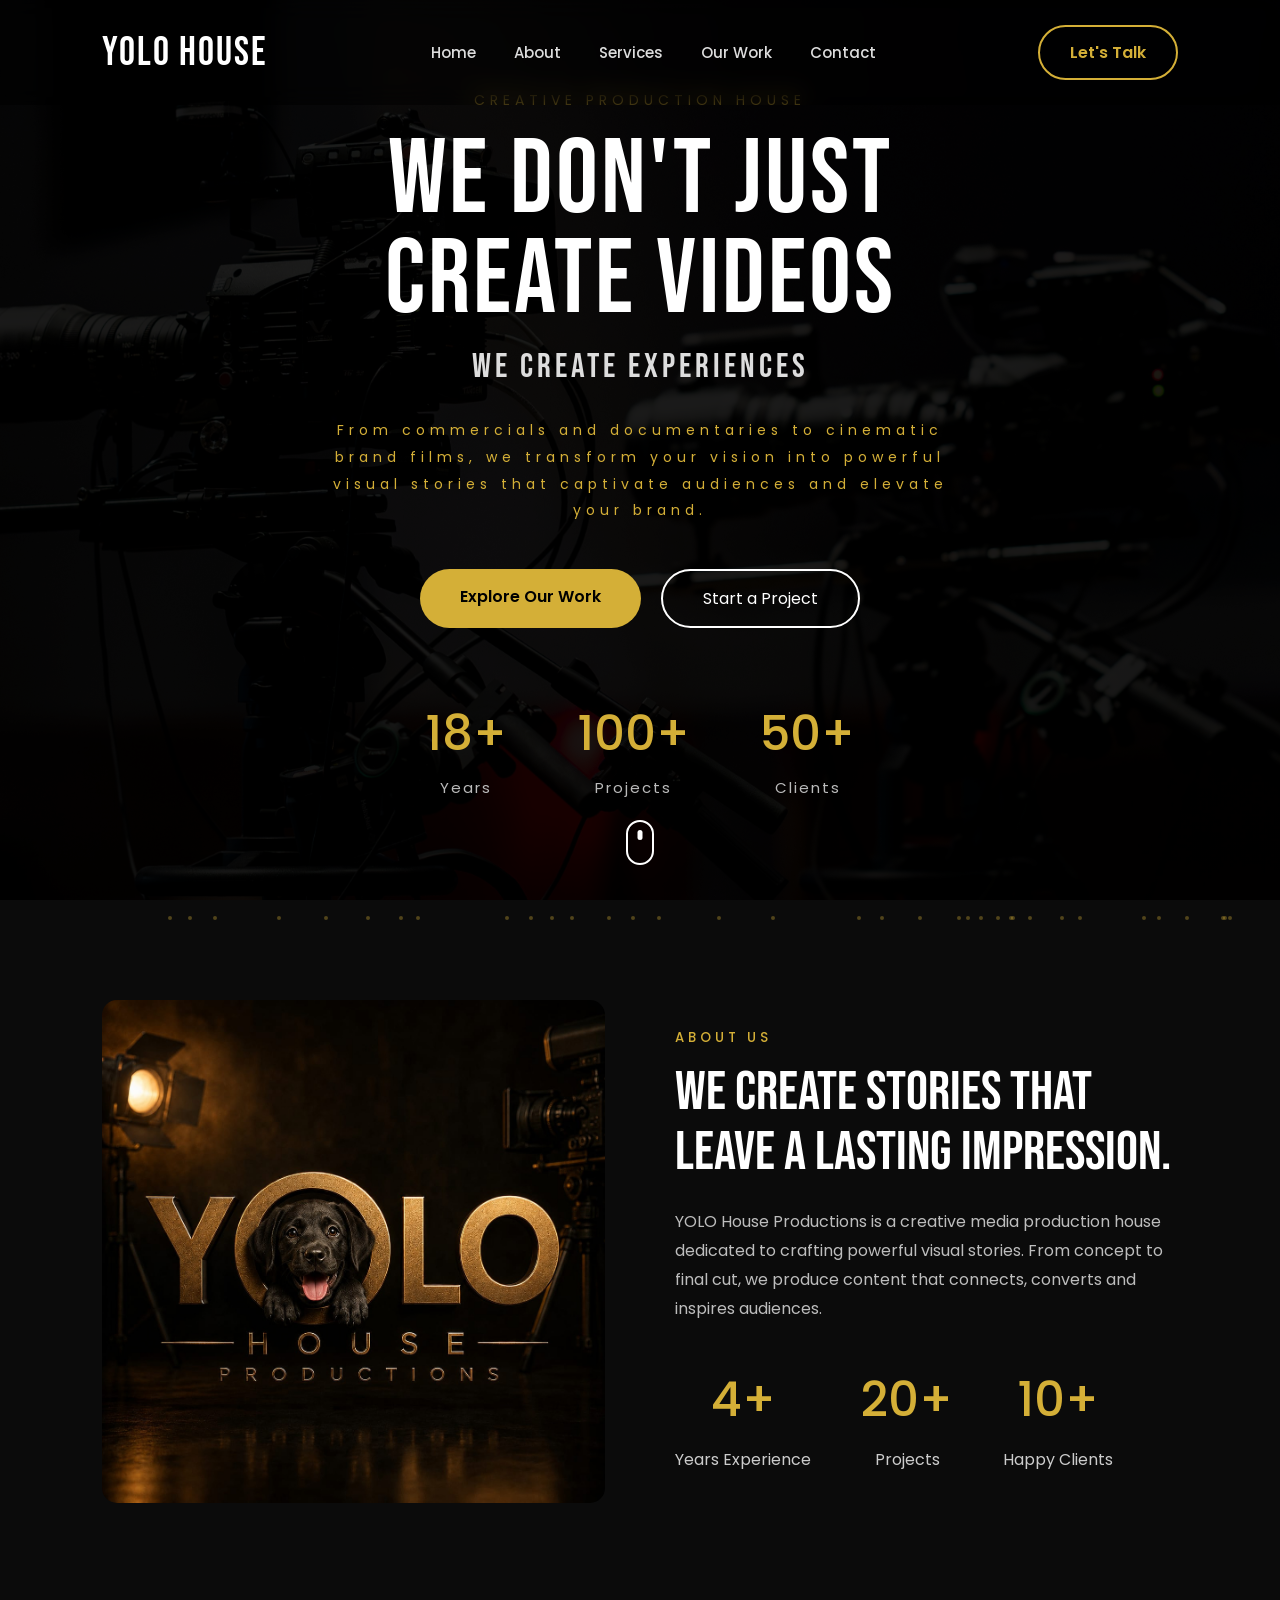
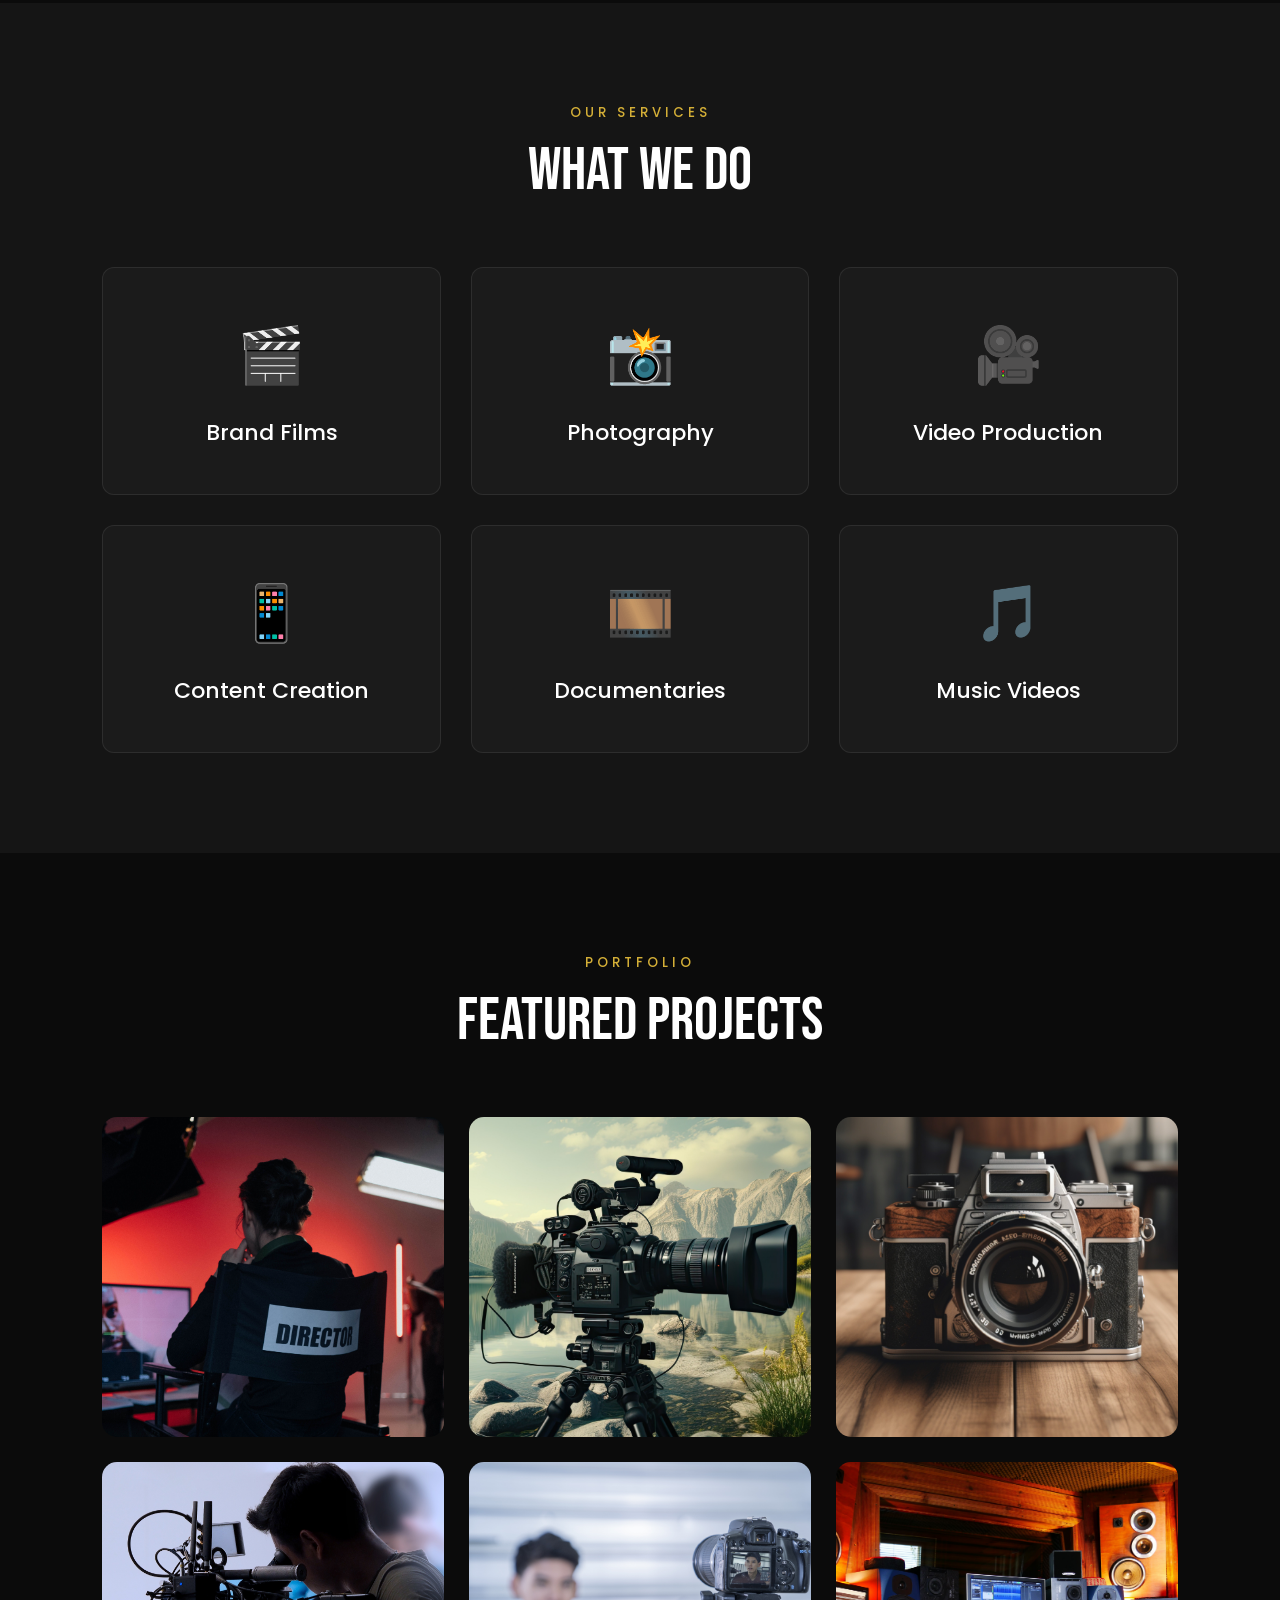
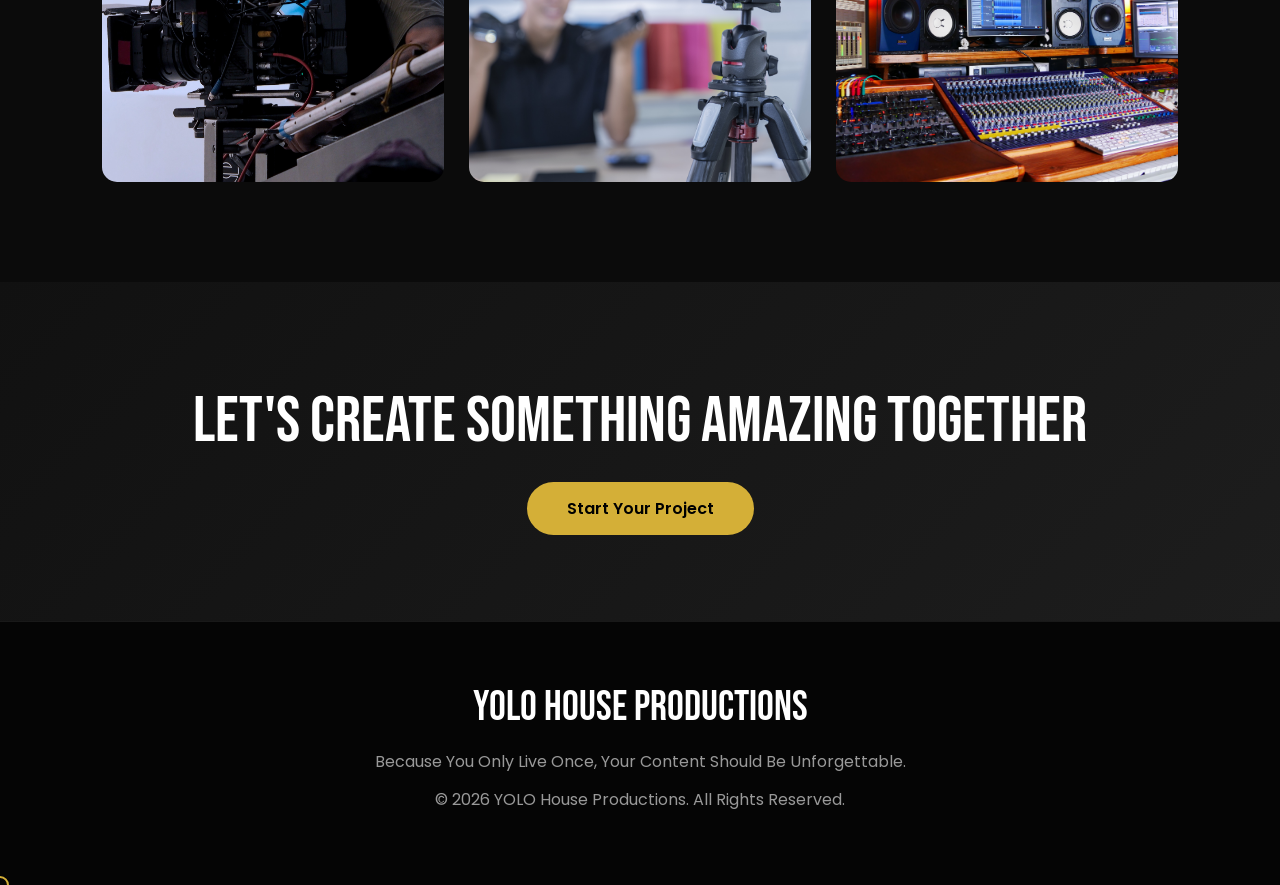
==== index.html @ dbdb2b6c "update" ====
<!DOCTYPE html>
<html lang="en">
<head>
<meta charset="UTF-8">
<meta name="viewport" content="width=device-width, initial-scale=1.0">

<title>YOLO House Productions</title>

<link rel="preconnect" href="https://fonts.googleapis.com">
<link href="https://fonts.googleapis.com/css2?family=Bebas+Neue&family=Poppins:wght@300;400;500;600&display=swap" rel="stylesheet">

<link rel="stylesheet" href="style.css">

</head>

<body>

<!--================ NAVBAR ================-->

<!--================ NAVBAR ================-->

<header>

    <div class="logo">

        <h2>YOLO HOUSE</h2>

    </div>

    <!--========== HAMBURGER ==========-->

    <div class="menu-toggle">

        <span></span>

        <span></span>

        <span></span>

    </div>

    <!--========== NAVIGATION ==========-->

    <nav>

        <ul>

            <li><a href="index.html" class="active">Home</a></li>

            <li><a href="about.html">About</a></li>

            <li><a href="services.html">Services</a></li>

            <li><a href="portfolio.html">Our Work</a></li>

            <li><a href="contact.html">Contact</a></li>

        </ul>

    </nav>

    <a href="contact.html" class="btn">

        Let's Talk

    </a>

</header>

<div class="nav-overlay"></div>

<!--================ HERO ================-->

<section class="hero">

<div class="overlay"></div>

<div class="hero-content">

<p class="hero-tag">
CREATIVE PRODUCTION HOUSE
</p>

<h1>
WE DON'T JUST<br>
CREATE VIDEOS
</h1>

<h2>
WE CREATE EXPERIENCES
</h2>

<p class="hero-description">

From commercials and documentaries to cinematic brand films,
we transform your vision into powerful visual stories that
captivate audiences and elevate your brand.

</p>

<div class="buttons">

<a href="portfolio.html" class="primary-btn">
Explore Our Work
</a>

<a href="contact.html" class="secondary-btn">
Start a Project
</a>

</div>

<div class="hero-stats">

<div>

<h3>18+</h3>

<span>Years</span>

</div>

<div>

<h3>100+</h3>

<span>Projects</span>

</div>

<div>

<h3>50+</h3>

<span>Clients</span>

</div>

</div>

</div>

<div class="scroll-down">

<span></span>

</div>

</section>

<!--================ ABOUT ================-->

<section class="about">

<div class="left">

<img src="images/about.jpg" alt="about">

</div>

<div class="right">

<h5>ABOUT US</h5>

<h2>

We Create Stories That Leave

A Lasting Impression.

</h2>

<p>

YOLO House Productions is a creative media production house dedicated to crafting

powerful visual stories.

From concept to final cut, we produce content that connects,

converts and inspires audiences.

</p>

<div class="stats">

<div>

<h3>18+</h3>

<p>Years Experience</p>

</div>

<div>

<h3>100+</h3>

<p>Projects</p>

</div>

<div>

<h3>50+</h3>

<p>Happy Clients</p>

</div>

</div>

</div>

</section>

<!--================ SERVICES ================-->

<section class="services">

<h5>OUR SERVICES</h5>

<h2>What We Do</h2>

<div class="service-grid">

<div class="card">

<h3>🎬</h3>

<h4>Brand Films</h4>

</div>

<div class="card">

<h3>📸</h3>

<h4>Photography</h4>

</div>

<div class="card">

<h3>🎥</h3>

<h4>Video Production</h4>

</div>

<div class="card">

<h3>📱</h3>

<h4>Content Creation</h4>

</div>

<div class="card">

<h3>🎞️</h3>

<h4>Documentaries</h4>

</div>

<div class="card">

<h3>🎵</h3>

<h4>Music Videos</h4>

</div>

</div>

</section>

<!--================ FEATURED WORK ================-->

<section class="portfolio" id="portfolio">

<h5>PORTFOLIO</h5>

<h2>Featured Projects</h2>

<div class="gallery">

<div class="item"><img src="images/work1.jpg"></div>

<div class="item"><img src="images/work2.jpg"></div>

<div class="item"><img src="images/work3.jpg"></div>

<div class="item"><img src="images/work4.jpg"></div>

<div class="item"><img src="images/work5.jpg"></div>

<div class="item"><img src="images/work6.jpg"></div>

</div>

</section>

<!--================ CTA ================-->

<section class="cta" id="cta">

<h2>

Let's Create Something Amazing Together

</h2>

<a href="#" class="primary-btn">

Start Your Project

</a>

</section>

<!--================ FOOTER ================-->

<footer>

<h2>YOLO HOUSE PRODUCTIONS</h2>

<p>

Because You Only Live Once,

Your Content Should Be Unforgettable.

</p>

<p>

© 2026 YOLO House Productions.

All Rights Reserved.

</p>

</footer>

<script src="main.js"></script>

</body>

</html>
---- style.css ----
@import url('https://fonts.googleapis.com/css2?family=Bebas+Neue&family=Poppins:wght@300;400;500;600;700&display=swap');


:root{

    --black:#0b0b0b;
    --black2:#151515;
    --white:#ffffff;
    --gold:#d4af37;
    --gray:#9d9d9d;

    --transition:.4s ease;
    --radius:12px;

}


*{
    margin:0;
    padding:0;
    box-sizing:border-box;
}

html{
    scroll-behavior:smooth;
}

body{

    font-family:'Poppins',sans-serif;
    background:var(--black);
    color:var(--white);
    overflow-x:hidden;

}

img{
    width:100%;
    display:block;
}

a{
    text-decoration:none;
    color:inherit;
}

ul{
    list-style:none;
}

section{
    padding:100px 8%;
}

h1,h2,h3,h4,h5{
    font-weight:500;
}

/*==========================================
    HEADER
==========================================*/

header{

    position:fixed;
    top:0;
    left:0;

    width:100%;

    padding:20px 8%;

    display:flex;
    justify-content:space-between;
    align-items:center;

    background:rgba(0,0,0,.45);

    backdrop-filter:blur(12px);

    transition:.35s ease;

    z-index:1000;

}

.logo h2{

    font-family:'Bebas Neue',sans-serif;

    font-size:40px;

    letter-spacing:2px;

    color:#fff;

}

nav ul{

    display:flex;

    align-items:center;

    gap:38px;

}

nav ul li a::after{

    content:"";

    position:absolute;

    left:0;

    bottom:-8px;

    width:0;

    height:2px;

    background:var(--gold);

    transition:.35s;

}

nav ul li a:hover::after,

nav ul li a.active::after{

    width:100%;

}

nav ul li a.active{

    color:var(--gold);

}

nav ul li a{

    position:relative;

    font-size:15px;

    color:#ddd;

    font-weight:500;

    transition:.35s;

}

nav ul li a:hover{

    color:var(--gold);

}

.btn{

    display:inline-flex;

    justify-content:center;

    align-items:center;

    padding:13px 30px;

    border:2px solid var(--gold);

    border-radius:40px;

    color:var(--gold);

    font-weight:600;

    transition:.35s;

}

.btn:hover{

    background:var(--gold);

    color:#000;

}

/*================ MENU TOGGLE ================*/

.menu-toggle{

    display:none;

    width:34px;

    cursor:pointer;

}

.menu-toggle span{

    display:block;

    width:100%;

    height:3px;

    margin:7px 0;

    background:#fff;

    transition:.35s;

}

/*=========================================================
    NAVBAR RESPONSIVE
=========================================================*/

/*========== Sticky Header ==========*/

header.scrolled{

    padding:14px 8%;

    background:rgba(8,8,8,.95);

    box-shadow:0 8px 25px rgba(0,0,0,.35);

}

/*========== Large Tablet ==========*/

@media(max-width:992px){

    .menu-toggle{

        display:block;

        z-index:2001;

    }

    .btn{

        display:none;

    }

    nav{

        position:fixed;

        top:0;

        right:-100%;

        width:320px;

        height:100vh;

        background:#0d0d0d;

        display:flex;

        justify-content:center;

        align-items:center;

        transition:.45s ease;

        z-index:2000;

        border-left:1px solid rgba(255,255,255,.08);

    }

    nav.active{

        right:0;

    }

    nav ul{

        flex-direction:column;

        gap:35px;

    }

    nav ul li a{

        font-size:22px;

    }

}

/*========== Mobile ==========*/

@media(max-width:576px){

    header{

        padding:18px 6%;

    }

    .logo h2{

        font-size:32px;

    }

    nav{

        width:100%;

    }

}

/*========== Hamburger Animation ==========*/

.menu-toggle.active span:nth-child(1){

    transform:translateY(10px) rotate(45deg);

}

.menu-toggle.active span:nth-child(2){

    opacity:0;

}

.menu-toggle.active span:nth-child(3){

    transform:translateY(-10px) rotate(-45deg);

}

body.menu-open{

    overflow:hidden;

}

/*=========================================================
    NAVBAR FINAL POLISH
=========================================================*/

/*========== Background Overlay ==========*/

.nav-overlay{

    position:fixed;

    inset:0;

    background:rgba(0,0,0,.65);

    backdrop-filter:blur(4px);

    opacity:0;

    visibility:hidden;

    transition:.35s;

    z-index:1999;

}

.nav-overlay.active{

    opacity:1;

    visibility:visible;

}

/*========== Menu Item Animation ==========*/

@media(max-width:992px){

    nav ul li{

        opacity:0;

        transform:translateX(40px);

        transition:.45s;

    }

    nav.active ul li{

        opacity:1;

        transform:translateX(0);

    }

    nav.active ul li:nth-child(1){

        transition-delay:.08s;

    }

    nav.active ul li:nth-child(2){

        transition-delay:.16s;

    }

    nav.active ul li:nth-child(3){

        transition-delay:.24s;

    }

    nav.active ul li:nth-child(4){

        transition-delay:.32s;

    }

    nav.active ul li:nth-child(5){

        transition-delay:.40s;

    }

}

/*==========================================
    HERO
==========================================*/

.hero{

position:relative;

height:100vh;

display:flex;

justify-content:center;

align-items:center;

padding-top:90px;

box-sizing:border-box;

text-align:center;

background:

linear-gradient(rgba(0,0,0,.65),rgba(0,0,0,.75)),

url("images/hero.jpg");

background-size:cover;

background-position:center;

background-attachment:fixed;

overflow:hidden;

}

.overlay{

    position:absolute;

    inset:0;

    background:rgba(0,0,0,.65);

}

.hero-content{

    position:relative;

    z-index:2;

    max-width:900px;


}

.hero-content p{

    color:var(--gold);

    letter-spacing:5px;

    margin-bottom:20px;

    font-size:14px;

}

.hero-content h1{

    font-family:'Bebas Neue';

    font-size:90px;

    line-height:95px;

    letter-spacing:3px;

    margin-bottom:25px;

}

.hero-content span{

    color:#ccc;

    font-size:18px;

}

.buttons{

    margin-top:45px;

    display:flex;

    justify-content:center;

    gap:20px;

}

.primary-btn{

    padding:15px 40px;

    background:var(--gold);

    color:#000;

    border-radius:40px;

    transition:.4s;

    font-weight:600;

}

.primary-btn:hover{

    transform:translateY(-5px);

}

.secondary-btn{

    padding:15px 40px;

    border:2px solid white;

    border-radius:40px;

    transition:.4s;

}

.secondary-btn:hover{

    background:white;

    color:black;

}

@media(max-width:768px){

    .hero{

        padding-top:120px;

    }

}

/*==========================================
    ABOUT
==========================================*/

.about{

    display:grid;

    grid-template-columns:1fr 1fr;

    gap:70px;

    align-items:center;

}

.about .left img{

    border-radius:15px;

}

.right h5{

    color:var(--gold);

    letter-spacing:4px;

    margin-bottom:15px;

}

.right h2{

    font-family:'Bebas Neue';

    font-size:55px;

    line-height:60px;

    margin-bottom:25px;

}

.right p{

    color:#bdbdbd;

    line-height:1.8;

    margin-bottom:40px;

}

.stats{

    display:flex;

    gap:50px;

}

.stats div{

    text-align:center;

}

.stats h3{

    font-size:48px;

    color:var(--gold);

    margin-bottom:10px;

}

.stats p{

    margin:0;

    color:#ccc;

}

/*==========================================
    COMMON TITLES
==========================================*/

section h5{

    color:var(--gold);

    letter-spacing:4px;

    margin-bottom:12px;

}

section h2{

    font-family:'Bebas Neue';

    font-size:60px;

    margin-bottom:45px;

}

/*==========================================
    END OF PART 1
    PART 2 STARTS BELOW THIS
==========================================*/

/*==========================================
    SERVICES
==========================================*/

.services{
    background:var(--black2);
    text-align:center;
}

.service-grid{
    display:grid;
    grid-template-columns:repeat(3,1fr);
    gap:30px;
    margin-top:60px;
}

.card{
    background:#1b1b1b;
    padding:45px 30px;
    border-radius:var(--radius);
    border:1px solid rgba(255,255,255,.08);
    transition:var(--transition);
    cursor:pointer;
}

.card h3{
    font-size:55px;
    margin-bottom:20px;
}

.card h4{
    font-size:22px;
    font-weight:500;
}

.card:hover{
    transform:translateY(-10px);
    border-color:var(--gold);
    box-shadow:0 20px 40px rgba(0,0,0,.4);
}

/*==========================================
    PORTFOLIO
==========================================*/

.portfolio{
    background:var(--black);
    text-align:center;
}

.gallery{
    display:grid;
    grid-template-columns:repeat(3,1fr);
    gap:25px;
    margin-top:60px;
}

.item{
    overflow:hidden;
    border-radius:15px;
    position:relative;
}

.item img{
    height:320px;
    object-fit:cover;
    transition:.6s;
}

.item::before{
    content:'';
    position:absolute;
    inset:0;
    background:rgba(0,0,0,.35);
    opacity:0;
    transition:.4s;
    z-index:1;
}

.item:hover::before{
    opacity:1;
}

.item:hover img{
    transform:scale(1.12);
}

/*==========================================
    CTA
==========================================*/

.cta{
    text-align:center;
    background:linear-gradient(135deg,#111,#1d1d1d);
}

.cta h2{
    margin-bottom:35px;
    font-size:65px;
}

/*==========================================
    FOOTER
==========================================*/

footer{
    padding:60px 8%;
    text-align:center;
    background:#050505;
    border-top:1px solid rgba(255,255,255,.08);
}

footer h2{
    font-family:'Bebas Neue',sans-serif;
    font-size:42px;
    margin-bottom:15px;
}

footer p{
    color:#999;
    line-height:1.8;
    margin-bottom:10px;
}

/*==========================================
    SCROLLBAR
==========================================*/

::-webkit-scrollbar{
    width:8px;
}

::-webkit-scrollbar-track{
    background:#111;
}

::-webkit-scrollbar-thumb{
    background:var(--gold);
    border-radius:20px;
}

/*==========================================
    SELECTION
==========================================*/

::selection{
    background:var(--gold);
    color:#000;
}

/*==========================================
    SIMPLE FADE ANIMATION
==========================================*/

.card,
.item,
.about img,
.right,
.cta{
    animation:fadeUp .8s ease;
}

@keyframes fadeUp{

    from{
        opacity:0;
        transform:translateY(40px);
    }

    to{
        opacity:1;
        transform:translateY(0);
    }

}

/*==========================================
    RESPONSIVE
==========================================*/

@media(max-width:1100px){

.hero-content h1{
    font-size:70px;
    line-height:75px;
}

.about{
    grid-template-columns:1fr;
}

.service-grid{
    grid-template-columns:repeat(2,1fr);
}

.gallery{
    grid-template-columns:repeat(2,1fr);
}

}

@media(max-width:768px){

header{
    flex-direction:column;
    gap:20px;
}

nav ul{
    gap:20px;
    flex-wrap:wrap;
    justify-content:center;
}

.hero-content h1{
    font-size:50px;
    line-height:55px;
}

.hero-content span{
    font-size:15px;
}

.buttons{
    flex-direction:column;
    align-items:center;
}

.service-grid{
    grid-template-columns:1fr;
}

.gallery{
    grid-template-columns:1fr;
}

.stats{
    flex-direction:column;
    gap:25px;
}

section h2{
    font-size:45px;
}

.right h2{
    font-size:45px;
    line-height:50px;
}

.cta h2{
    font-size:42px;
}

}

@media(max-width:500px){

header{
    padding:20px;
}

section{
    padding:70px 20px;
}

.logo h2{
    font-size:32px;
}

.hero-content h1{
    font-size:40px;
    line-height:45px;
}

.hero-content p{
    font-size:12px;
    letter-spacing:3px;
}

.primary-btn,
.secondary-btn,
.btn{
    width:100%;
    text-align:center;
}

.item img{
    height:250px;
}

footer h2{
    font-size:34px;
}

}

/* ===== JAVASCRIPT SUPPORT ===== */

nav ul li a.active{
    color:var(--gold);
}

#progress-bar{
    position:fixed;
    top:0;
    left:0;
    width:0%;
    height:4px;
    background:var(--gold);
    z-index:9999;
    transition:.15s linear;
}

#topBtn{
    position:fixed;
    right:25px;
    bottom:25px;
    width:50px;
    height:50px;
    border:none;
    border-radius:50%;
    background:var(--gold);
    color:#000;
    font-size:22px;
    cursor:pointer;
    opacity:0;
    visibility:hidden;
    transition:.35s;
    z-index:999;
}

#topBtn.show{
    opacity:1;
    visibility:visible;
}

.visible{
    opacity:1 !important;
    transform:translateY(0) !important;
}

/*==========================
CUSTOM CURSOR
==========================*/

.custom-cursor{

position:fixed;

width:18px;
height:18px;

border:2px solid var(--gold);

border-radius:50%;

pointer-events:none;

transform:translate(-50%,-50%);

transition:.15s;

z-index:999999;

}

.cursor-grow{

width:45px;
height:45px;

background:rgba(212,175,55,.15);

}

/*==========================
PRELOADER
==========================*/

.preloader{

position:fixed;

inset:0;

background:#000;

display:flex;

justify-content:center;

align-items:center;

z-index:999999;

transition:.7s;

}

.preloader.hide{

opacity:0;

visibility:hidden;

}

/*==========================
SHOW ANIMATION
==========================*/

.card,
.item,
.about,
.services,
.portfolio,
.cta{

opacity:0;

transform:translateY(60px);

transition:.8s;

}

.show{

opacity:1;

transform:translateY(0);

}

/*==========================
PARTICLES
==========================*/

.particle{

position:fixed;

bottom:-20px;

width:4px;

height:4px;

background:rgba(212,175,55,.35);

border-radius:50%;

animation:float linear infinite;

pointer-events:none;

z-index:-1;

}

@keyframes float{

from{

transform:translateY(0);

opacity:1;

}

to{

transform:translateY(-120vh);

opacity:0;

}

}

/*==========================================
NEW HERO
==========================================*/

.hero-tag{

color:var(--gold);

letter-spacing:6px;

font-size:14px;

margin-bottom:25px;

}

.hero-content h1{

font-size:105px;

line-height:100px;

margin-bottom:15px;

}

.hero-content h2{

font-size:34px;

font-weight:300;

color:#ddd;

margin-bottom:30px;

letter-spacing:4px;

}

.hero-description{

width:700px;

max-width:90%;

margin:auto;

font-size:18px;

line-height:1.9;

color:#cfcfcf;

margin-bottom:45px;

}

.hero-stats{

display:flex;

justify-content:center;

gap:70px;

margin-top:70px;

}

.hero-stats h3{

font-size:48px;

color:var(--gold);

margin-bottom:5px;

}

.hero-stats span{

font-size:15px;

color:#bbb;

letter-spacing:2px;

}

.scroll-down{

position:absolute;

bottom:35px;

left:50%;

transform:translateX(-50%);

}

.scroll-down span{

display:block;

width:28px;

height:45px;

border:2px solid white;

border-radius:20px;

position:relative;

}

.scroll-down span::before{

content:"";

position:absolute;

left:50%;

top:8px;

transform:translateX(-50%);

width:5px;

height:10px;

background:white;

border-radius:10px;

animation:scroll 1.5s infinite;

}

@keyframes scroll{

0%{

opacity:1;

transform:translate(-50%,0);

}

100%{

opacity:0;

transform:translate(-50%,18px);

}

}


/*=========================================================
    ABOUT PAGE
=========================================================*/

/*================ PAGE BANNER ================*/

.page-banner{

    position:relative;

    height:60vh;

    display:flex;

    justify-content:center;

    align-items:center;

    text-align:center;

    background-size:cover;

    background-position:center;

    background-attachment:fixed;

    overflow:hidden;

}

.about-banner{

    background:
    linear-gradient(rgba(0,0,0,.65),rgba(0,0,0,.75)),
    url("images/hero.jpg");

    background-size:cover;

    background-position:center;

}

.banner-content{

    position:relative;

    z-index:2;

    color:#fff;

}

.banner-content p{

    color:var(--gold);

    letter-spacing:4px;

    font-size:14px;

    margin-bottom:18px;

}

.banner-content h1{

    font-size:80px;

    margin-bottom:15px;

    font-family:'Bebas Neue',sans-serif;

    letter-spacing:3px;

}

.banner-content span{

    color:#d5d5d5;

    font-size:18px;

}

/*================ STORY SECTION ================*/

.about-story{

    display:grid;

    grid-template-columns:1fr 1fr;

    align-items:center;

    gap:80px;

    padding:120px 8%;

    background:#0a0a0a;

}

.story-image{

    overflow:hidden;

    border-radius:15px;

}

.story-image img{

    width:100%;

    display:block;

    transition:.6s;

}

.story-image:hover img{

    transform:scale(1.08);

}

.story-content .section-tag{

    display:inline-block;

    color:var(--gold);

    letter-spacing:3px;

    margin-bottom:20px;

    font-size:14px;

}

.story-content h2{

    font-size:48px;

    color:#fff;

    line-height:1.3;

    margin-bottom:30px;

}

.story-content p{

    color:#c8c8c8;

    line-height:1.9;

    margin-bottom:22px;

    font-size:16px;

}

.story-content .btn{

    display:inline-block;

    margin-top:20px;

    padding:15px 40px;

    background:var(--gold);

    color:#111;

    text-decoration:none;

    font-weight:600;

    border-radius:50px;

    transition:.4s;

}

.story-content .btn:hover{

    transform:translateY(-5px);

    box-shadow:0 10px 30px rgba(212,175,55,.35);

}

/*================ MISSION & VISION ================*/

.mission-vision{

    display:grid;

    grid-template-columns:repeat(2,1fr);

    gap:40px;

    padding:0 8% 120px;

    background:#0a0a0a;

}

.mission-card,
.vision-card{

    background:#141414;

    padding:50px;

    border-radius:18px;

    border:1px solid rgba(255,255,255,.06);

    transition:.4s;

}

.mission-card:hover,
.vision-card:hover{

    transform:translateY(-10px);

    border-color:var(--gold);

}

.mission-card h3,
.vision-card h3{

    color:var(--gold);

    margin-bottom:20px;

    font-size:28px;

}

.mission-card p,
.vision-card p{

    color:#c8c8c8;

    line-height:1.8;

}

/*================ WHY CHOOSE US ================*/

.why-us{

    padding:120px 8%;

    background:#111;

}

.section-heading{

    text-align:center;

    margin-bottom:70px;

}

.section-heading .section-tag{

    display:inline-block;

    color:var(--gold);

    letter-spacing:4px;

    font-size:14px;

    margin-bottom:15px;

}

.section-heading h2{

    font-size:52px;

    color:#fff;

}

.why-grid{

    display:grid;

    grid-template-columns:repeat(2,1fr);

    gap:35px;

}

.why-card{

    background:#181818;

    padding:40px;

    border-radius:18px;

    border:1px solid rgba(255,255,255,.08);

    transition:.4s;

}

.why-card:hover{

    transform:translateY(-10px);

    border-color:var(--gold);

    box-shadow:0 15px 40px rgba(212,175,55,.15);

}

.why-card h3{

    color:#fff;

    margin-bottom:20px;

    font-size:24px;

}

.why-card p{

    color:#bdbdbd;

    line-height:1.8;

}

/*================ COMPANY STATS ================*/

.company-stats{

    padding:120px 8%;

    background:#0a0a0a;

    display:grid;

    grid-template-columns:repeat(4,1fr);

    gap:30px;

}

.stat-box{

    text-align:center;

    background:#151515;

    padding:50px 25px;

    border-radius:18px;

    transition:.4s;

    border:1px solid rgba(255,255,255,.05);

}

.stat-box:hover{

    transform:translateY(-10px);

    border-color:var(--gold);

}

.stat-box h3{

    font-size:60px;

    color:var(--gold);

    margin-bottom:15px;

    font-family:'Bebas Neue',sans-serif;

    letter-spacing:2px;

}

.stat-box p{

    color:#d0d0d0;

    font-size:16px;

}

/*================ ABOUT CTA ================*/

.about-cta{

    text-align:center;

    padding:120px 8%;

    background:

    linear-gradient(rgba(0,0,0,.75),rgba(0,0,0,.75)),

    url("images/about.jpg");

    background-size:cover;

    background-position:center;

    background-attachment:fixed;

}

.about-cta h2{

    font-size:54px;

    color:#fff;

    margin-bottom:25px;

}

.about-cta p{

    width:750px;

    max-width:90%;

    margin:0 auto 45px;

    color:#d0d0d0;

    line-height:1.9;

    font-size:17px;

}

/*================ RESPONSIVE ================*/

@media(max-width:992px){

    .about-story{

        grid-template-columns:1fr;

        gap:50px;

    }

    .mission-vision{

        grid-template-columns:1fr;

    }

    .why-grid{

        grid-template-columns:1fr;

    }

    .company-stats{

        grid-template-columns:repeat(2,1fr);

    }

    .banner-content h1{

        font-size:60px;

    }

    .story-content h2{

        font-size:40px;

    }

}

@media(max-width:768px){

    .page-banner{

        height:45vh;

    }

    .banner-content h1{

        font-size:46px;

    }

    .banner-content span{

        font-size:16px;

    }

    .section-heading h2{

        font-size:36px;

    }

    .story-content h2{

        font-size:34px;

    }

    .about-cta h2{

        font-size:36px;

    }

    .company-stats{

        grid-template-columns:1fr;

    }

    .stat-box h3{

        font-size:50px;

    }

}

@media(max-width:576px){

    .about-story,

    .why-us,

    .company-stats,

    .about-cta{

        padding:80px 6%;

    }

    .mission-vision{

        padding:0 6% 80px;

    }

    .mission-card,

    .vision-card,

    .why-card{

        padding:30px;

    }

}

/*=========================================================
    SERVICES PAGE
=========================================================*/

/*================ PAGE BANNER ================*/

.services-banner{

    background:
    linear-gradient(rgba(0,0,0,.65),rgba(0,0,0,.75)),
    url("images/services-banner.jpg");

    background-size:cover;

    background-position:center;

}

/*================ SERVICES SECTION ================*/

.services-page{

    padding:120px 8%;

    background:#0a0a0a;

}

.services-grid{

    display:grid;

    grid-template-columns:repeat(3,1fr);

    gap:35px;

    margin-top:70px;

}

.service-box{

    background:#151515;

    padding:45px 35px;

    border-radius:18px;

    border:1px solid rgba(255,255,255,.06);

    transition:.4s;

    position:relative;

    overflow:hidden;

}

.service-box::before{

    content:"";

    position:absolute;

    left:0;

    top:0;

    width:5px;

    height:100%;

    background:var(--gold);

    transform:scaleY(0);

    transform-origin:top;

    transition:.4s;

}

.service-box:hover::before{

    transform:scaleY(1);

}

.service-box:hover{

    transform:translateY(-12px);

    border-color:var(--gold);

    box-shadow:0 18px 40px rgba(212,175,55,.18);

}

.service-box h3{

    color:#fff;

    font-size:26px;

    margin-bottom:22px;

}

.service-box p{

    color:#c8c8c8;

    line-height:1.9;

    font-size:16px;

}

/*================ WORK PROCESS ================*/

.work-process{

    padding:120px 8%;

    background:#111;

}

.process-grid{

    display:grid;

    grid-template-columns:repeat(5,1fr);

    gap:25px;

    margin-top:70px;

}

.process-box{

    background:#181818;

    padding:35px 25px;

    border-radius:18px;

    text-align:center;

    border:1px solid rgba(255,255,255,.05);

    transition:.4s;

}

.process-box:hover{

    transform:translateY(-10px);

    border-color:var(--gold);

}

.process-box span{

    display:inline-flex;

    align-items:center;

    justify-content:center;

    width:65px;

    height:65px;

    border-radius:50%;

    background:var(--gold);

    color:#111;

    font-size:24px;

    font-weight:700;

    margin-bottom:25px;

}

.process-box h3{

    color:#fff;

    margin-bottom:18px;

    font-size:22px;

}

.process-box p{

    color:#c8c8c8;

    line-height:1.8;

}

/*================ EQUIPMENT SECTION ================*/

.equipment{

    padding:120px 8%;

    background:#0a0a0a;

}

.equipment-grid{

    display:grid;

    grid-template-columns:repeat(3,1fr);

    gap:30px;

    margin-top:70px;

}

.equipment-card{

    background:#151515;

    border:1px solid rgba(255,255,255,.06);

    border-radius:18px;

    padding:35px;

    text-align:center;

    color:#fff;

    font-size:20px;

    font-weight:600;

    transition:.4s;

    cursor:default;

}

.equipment-card:hover{

    transform:translateY(-10px);

    border-color:var(--gold);

    color:var(--gold);

    box-shadow:0 15px 40px rgba(212,175,55,.18);

}

/*================ SERVICES CTA ================*/

.services-cta{

    text-align:center;

    padding:120px 8%;

    background:
    linear-gradient(rgba(0,0,0,.75),rgba(0,0,0,.75)),
    url("images/services-cta.jpg");

    background-size:cover;

    background-position:center;

    background-attachment:fixed;

}

.services-cta h2{

    font-size:54px;

    color:#fff;

    margin-bottom:25px;

}

.services-cta p{

    width:750px;

    max-width:90%;

    margin:0 auto 45px;

    color:#d0d0d0;

    font-size:17px;

    line-height:1.9;

}

/*================ RESPONSIVE ================*/

@media(max-width:1100px){

    .services-grid{

        grid-template-columns:repeat(2,1fr);

    }

    .process-grid{

        grid-template-columns:repeat(2,1fr);

    }

    .equipment-grid{

        grid-template-columns:repeat(2,1fr);

    }

}

@media(max-width:768px){

    .services-grid,

    .process-grid,

    .equipment-grid{

        grid-template-columns:1fr;

    }

    .services-page,

    .work-process,

    .equipment,

    .services-cta{

        padding:90px 6%;

    }

    .services-cta h2{

        font-size:38px;

    }

    .section-heading h2{

        font-size:36px;

    }

}

@media(max-width:576px){

    .service-box,

    .process-box,

    .equipment-card{

        padding:30px 25px;

    }

    .service-box h3{

        font-size:22px;

    }

    .process-box span{

        width:55px;

        height:55px;

        font-size:20px;

    }

    .services-cta h2{

        font-size:30px;

    }

    .services-cta p{

        font-size:15px;

    }

}

/*=========================================================
    PORTFOLIO PAGE
=========================================================*/

/*================ PAGE BANNER ================*/

.portfolio-banner{

    background:
    linear-gradient(rgba(0,0,0,.65),rgba(0,0,0,.75)),
    url("images/portfolio-banner.jpg");

    background-size:cover;

    background-position:center;

}

/*================ PORTFOLIO SECTION ================*/

.portfolio-page{

    padding:120px 8%;

    background:#0a0a0a;

}

.portfolio-filter{

    display:flex;

    justify-content:center;

    align-items:center;

    flex-wrap:wrap;

    gap:18px;

    margin:60px 0 70px;

}

.filter-btn{

    padding:14px 28px;

    background:#151515;

    color:#fff;

    border:1px solid rgba(255,255,255,.08);

    border-radius:40px;

    cursor:pointer;

    font-size:15px;

    transition:.4s;

}

.filter-btn:hover,

.filter-btn.active{

    background:var(--gold);

    color:#111;

    border-color:var(--gold);

}

.portfolio-grid{

    display:grid;

    grid-template-columns:repeat(3,1fr);

    gap:30px;

}

.portfolio-card{

    position:relative;

    overflow:hidden;

    border-radius:18px;

    cursor:pointer;

}

.portfolio-card img{

    width:100%;

    height:100%;

    display:block;

    object-fit:cover;

    transition:.6s;

}

.portfolio-card:hover img{

    transform:scale(1.12);

}

.portfolio-overlay{

    position:absolute;

    left:0;

    right:0;

    bottom:0;

    padding:30px;

    background:linear-gradient(transparent,rgba(0,0,0,.92));

    transform:translateY(100%);

    transition:.45s;

}

.portfolio-card:hover .portfolio-overlay{

    transform:translateY(0);

}

.portfolio-overlay span{

    color:var(--gold);

    font-size:14px;

    letter-spacing:2px;

}

.portfolio-overlay h3{

    color:#fff;

    margin:12px 0 18px;

    font-size:26px;

}

.portfolio-overlay a{

    display:inline-block;

    color:#111;

    background:var(--gold);

    padding:12px 24px;

    border-radius:30px;

    text-decoration:none;

    font-weight:600;

    transition:.3s;

}

.portfolio-overlay a:hover{

    transform:translateY(-4px);

}

/*================ SHOWREEL ================*/

.showreel{

    padding:120px 8%;

    background:#111;

}

.showreel-box{

    position:relative;

    margin-top:70px;

    border-radius:20px;

    overflow:hidden;

}

.showreel-box img{

    width:100%;

    height:650px;

    object-fit:cover;

    display:block;

}

.showreel-overlay{

    position:absolute;

    inset:0;

    display:flex;

    flex-direction:column;

    justify-content:center;

    align-items:center;

    text-align:center;

    background:rgba(0,0,0,.55);

    padding:30px;

}

.play-btn{

    width:95px;

    height:95px;

    border-radius:50%;

    background:var(--gold);

    color:#111;

    display:flex;

    justify-content:center;

    align-items:center;

    text-decoration:none;

    font-size:34px;

    margin-bottom:30px;

    transition:.4s;

}

.play-btn:hover{

    transform:scale(1.1);

    box-shadow:0 0 35px rgba(212,175,55,.5);

}

.showreel-overlay h3{

    color:#fff;

    font-size:48px;

    margin-bottom:20px;

}

.showreel-overlay p{

    color:#ddd;

    width:700px;

    max-width:90%;

    line-height:1.9;

    font-size:17px;

}

/*================ CLIENTS ================*/

.featured-clients{

    padding:120px 8%;

    background:#0a0a0a;

}

.client-logos{

    margin-top:70px;

    display:grid;

    grid-template-columns:repeat(5,1fr);

    gap:25px;

}

.client-logo{

    background:#151515;

    border:1px solid rgba(255,255,255,.08);

    border-radius:18px;

    height:120px;

    display:flex;

    justify-content:center;

    align-items:center;

    color:#fff;

    font-weight:600;

    letter-spacing:1px;

    transition:.4s;

}

.client-logo:hover{

    transform:translateY(-10px);

    border-color:var(--gold);

    color:var(--gold);

    box-shadow:0 15px 35px rgba(212,175,55,.18);

}

/*================ PORTFOLIO CTA ================*/

.portfolio-cta{

    text-align:center;

    padding:120px 8%;

    background:
    linear-gradient(rgba(0,0,0,.72),rgba(0,0,0,.72)),
    url("images/portfolio-cta.jpg");

    background-size:cover;

    background-position:center;

    background-attachment:fixed;

}

.portfolio-cta h2{

    font-size:56px;

    color:#fff;

    margin-bottom:25px;

}

.portfolio-cta p{

    width:760px;

    max-width:90%;

    margin:0 auto 45px;

    color:#d5d5d5;

    line-height:1.9;

    font-size:17px;

}

/*================ RESPONSIVE ================*/

@media(max-width:1100px){

    .portfolio-grid{

        grid-template-columns:repeat(2,1fr);

    }

    .client-logos{

        grid-template-columns:repeat(3,1fr);

    }

}

@media(max-width:768px){

    .portfolio-page,

    .showreel,

    .featured-clients,

    .portfolio-cta{

        padding:90px 6%;

    }

    .portfolio-grid{

        grid-template-columns:1fr;

    }

    .client-logos{

        grid-template-columns:repeat(2,1fr);

    }

    .showreel-box img{

        height:450px;

    }

    .showreel-overlay h3{

        font-size:34px;

    }

    .portfolio-cta h2{

        font-size:38px;

    }

}

@media(max-width:576px){

    .portfolio-filter{

        gap:12px;

    }

    .filter-btn{

        width:100%;

    }

    .client-logos{

        grid-template-columns:1fr;

    }

    .showreel-box img{

        height:320px;

    }

    .play-btn{

        width:75px;

        height:75px;

        font-size:26px;

    }

    .showreel-overlay h3{

        font-size:28px;

    }

    .portfolio-cta h2{

        font-size:30px;

    }

    .portfolio-cta p{

        font-size:15px;

    }

}

/*=========================================================
    CONTACT PAGE
=========================================================*/

/*================ PAGE BANNER ================*/

.contact-banner{

    background:
    linear-gradient(rgba(0,0,0,.65),rgba(0,0,0,.75)),
    url("images/contact-banner.jpg");

    background-size:cover;

    background-position:center;

}

/*================ CONTACT SECTION ================*/

.contact-page{

    padding:120px 8%;

    background:#0a0a0a;

}

.contact-wrapper{

    display:grid;

    grid-template-columns:1fr 1.2fr;

    gap:50px;

    margin-top:70px;

}

/*================ CONTACT INFO ================*/

.contact-info{

    display:flex;

    flex-direction:column;

    gap:25px;

}

.info-box{

    background:#151515;

    padding:35px;

    border-radius:18px;

    border:1px solid rgba(255,255,255,.06);

    transition:.4s;

}

.info-box:hover{

    transform:translateY(-8px);

    border-color:var(--gold);

    box-shadow:0 15px 35px rgba(212,175,55,.15);

}

.info-box h3{

    color:#fff;

    margin-bottom:18px;

    font-size:24px;

}

.info-box p{

    color:#c8c8c8;

    line-height:1.8;

}

/*================ CONTACT FORM ================*/

.contact-form{

    background:#151515;

    padding:45px;

    border-radius:20px;

    border:1px solid rgba(255,255,255,.06);

}

.input-group{

    margin-bottom:25px;

}

.input-group input,

.input-group textarea{

    width:100%;

    padding:18px 22px;

    background:#0f0f0f;

    border:1px solid rgba(255,255,255,.08);

    border-radius:12px;

    color:#fff;

    font-size:16px;

    outline:none;

    transition:.3s;

    resize:none;

}

.input-group input:focus,

.input-group textarea:focus{

    border-color:var(--gold);

    box-shadow:0 0 15px rgba(212,175,55,.18);

}

.input-group input::placeholder,

.input-group textarea::placeholder{

    color:#9c9c9c;

}

.contact-form .primary-btn{

    border:none;

    cursor:pointer;

    width:100%;

}

/*================ GOOGLE MAP ================*/

.map-section{

    padding:120px 8%;

    background:#111;

}

.map-container{

    margin-top:70px;

    border-radius:20px;

    overflow:hidden;

    border:1px solid rgba(255,255,255,.08);

}

.map-container iframe{

    width:100%;

    height:500px;

    border:0;

    display:block;

}

/*================ SOCIAL CONNECT ================*/

.social-connect{

    padding:120px 8%;

    background:#0a0a0a;

}

.social-grid{

    display:grid;

    grid-template-columns:repeat(4,1fr);

    gap:30px;

    margin-top:70px;

}

.social-card{

    background:#151515;

    border:1px solid rgba(255,255,255,.08);

    border-radius:18px;

    padding:40px 25px;

    text-align:center;

    text-decoration:none;

    transition:.4s;

}

.social-card:hover{

    transform:translateY(-10px);

    border-color:var(--gold);

    box-shadow:0 15px 40px rgba(212,175,55,.18);

}

.social-card h3{

    color:#fff;

    margin-bottom:15px;

    font-size:24px;

    transition:.3s;

}

.social-card:hover h3{

    color:var(--gold);

}

.social-card p{

    color:#bdbdbd;

    font-size:16px;

}

/*================ CONTACT CTA ================*/

.contact-cta{

    text-align:center;

    padding:120px 8%;

    background:
    linear-gradient(rgba(0,0,0,.75),rgba(0,0,0,.75)),
    url("images/contact-cta.jpg");

    background-size:cover;

    background-position:center;

    background-attachment:fixed;

}

.contact-cta h2{

    font-size:56px;

    color:#fff;

    margin-bottom:25px;

}

.contact-cta p{

    width:760px;

    max-width:90%;

    margin:0 auto 45px;

    color:#d5d5d5;

    line-height:1.9;

    font-size:17px;

}

/*================ RESPONSIVE ================*/

@media(max-width:1100px){

    .contact-wrapper{

        grid-template-columns:1fr;

    }

    .social-grid{

        grid-template-columns:repeat(2,1fr);

    }

}

@media(max-width:768px){

    .contact-page,

    .map-section,

    .social-connect,

    .contact-cta{

        padding:90px 6%;

    }

    .contact-form{

        padding:35px;

    }

    .contact-cta h2{

        font-size:38px;

    }

    .map-container iframe{

        height:380px;

    }

}

@media(max-width:576px){

    .social-grid{

        grid-template-columns:1fr;

    }

    .info-box,

    .contact-form{

        padding:28px;

    }

    .input-group input,

    .input-group textarea{

        padding:16px 18px;

    }

    .contact-cta h2{

        font-size:30px;

    }

    .contact-cta p{

        font-size:15px;

    }

    .map-container iframe{

        height:300px;

    }

}


/*=========================================================
    GLOBAL RESPONSIVE FIXES
=========================================================*/

/*================ LARGE LAPTOP =================*/

@media (max-width:1200px){

    section{

        padding-left:6% !important;

        padding-right:6% !important;

    }

}

/*================ TABLET =================*/

@media (max-width:992px){

    h1{

        font-size:58px !important;

    }

    h2{

        font-size:42px !important;

    }

    .section-heading h2{

        font-size:40px !important;

    }

    .banner-content h1{

        font-size:60px !important;

    }

    .primary-btn{

        padding:14px 34px;

        font-size:15px;

    }

}

/*================ MOBILE =================*/

@media (max-width:768px){

    section{

        padding-top:80px !important;

        padding-bottom:80px !important;

    }

    h1{

        font-size:42px !important;

    }

    h2{

        font-size:32px !important;

    }

    p{

        font-size:15px !important;

        line-height:1.8;

    }

    .banner-content{

        padding:0 20px;

    }

}

/*================ SMALL MOBILE =================*/

@media (max-width:480px){

    h1{

        font-size:34px !important;

    }

    h2{

        font-size:28px !important;

    }

    .primary-btn{

        width:100%;

        text-align:center;

    }

}
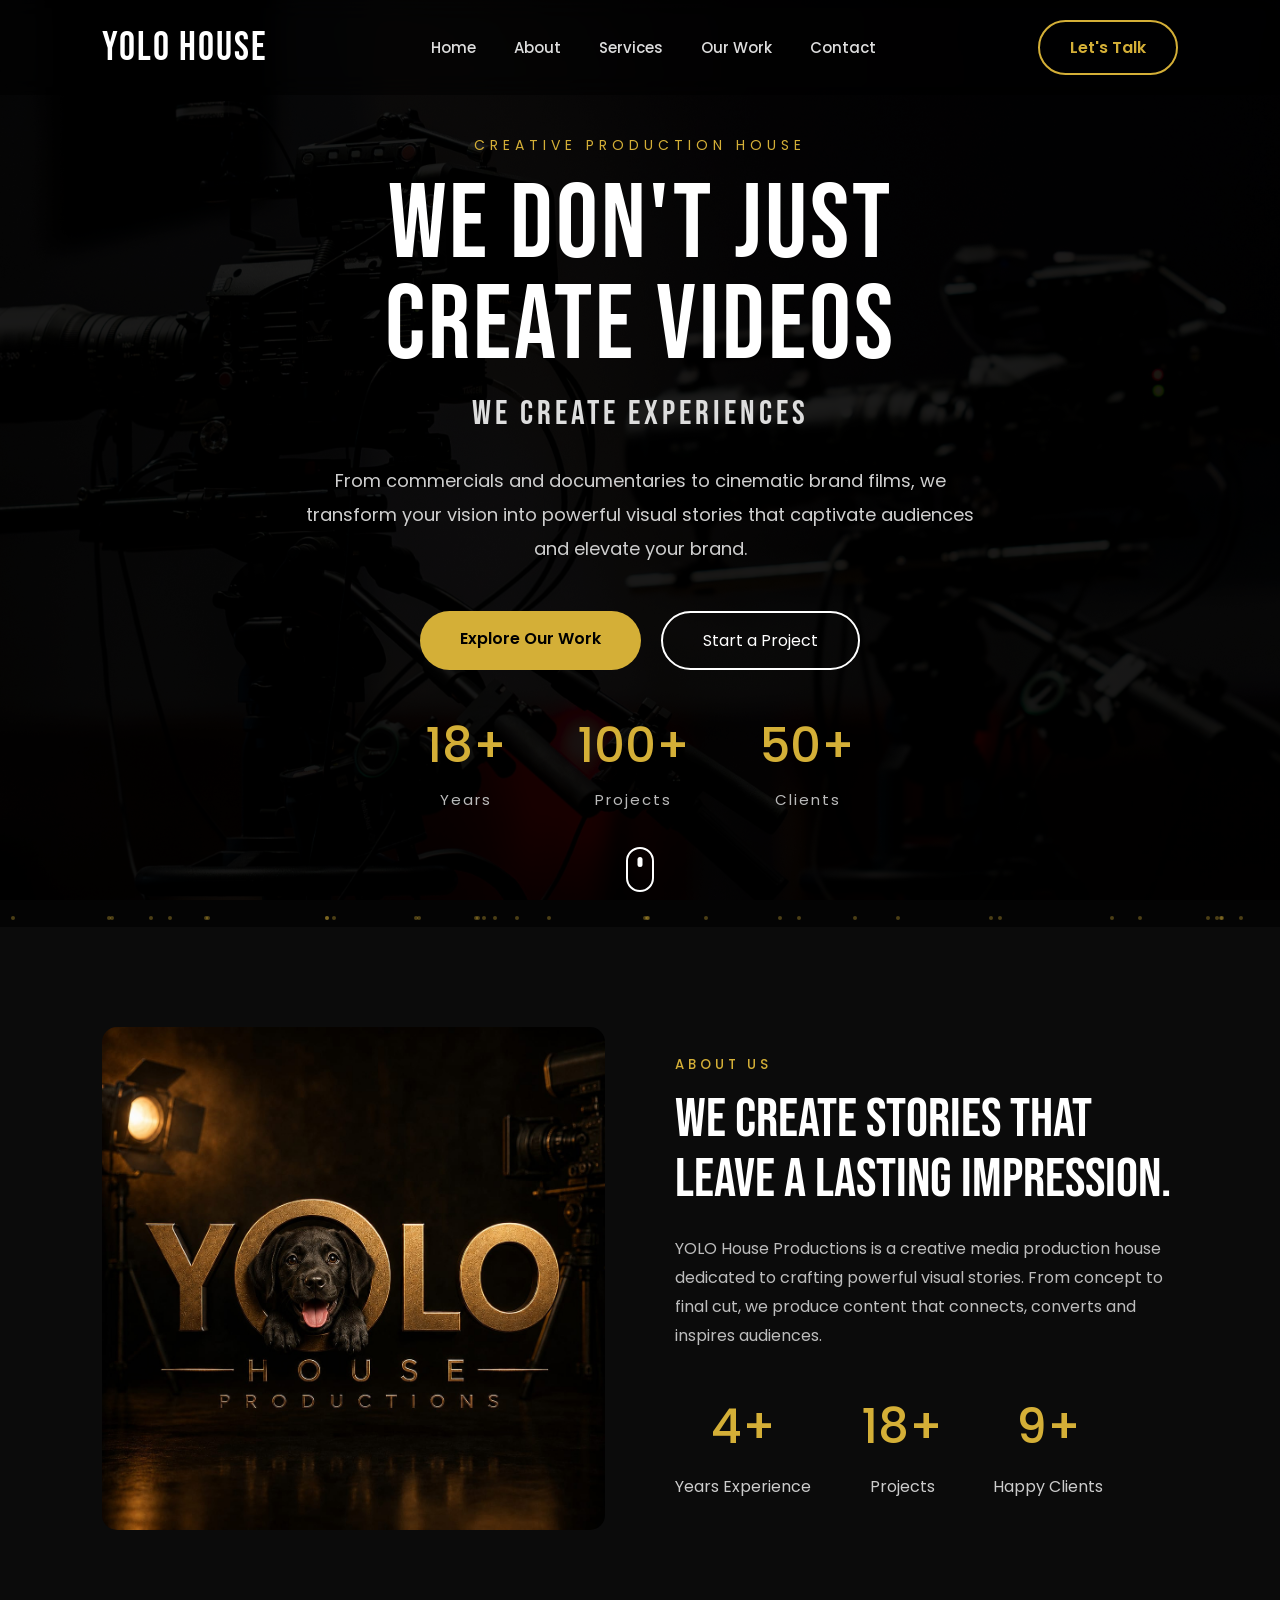
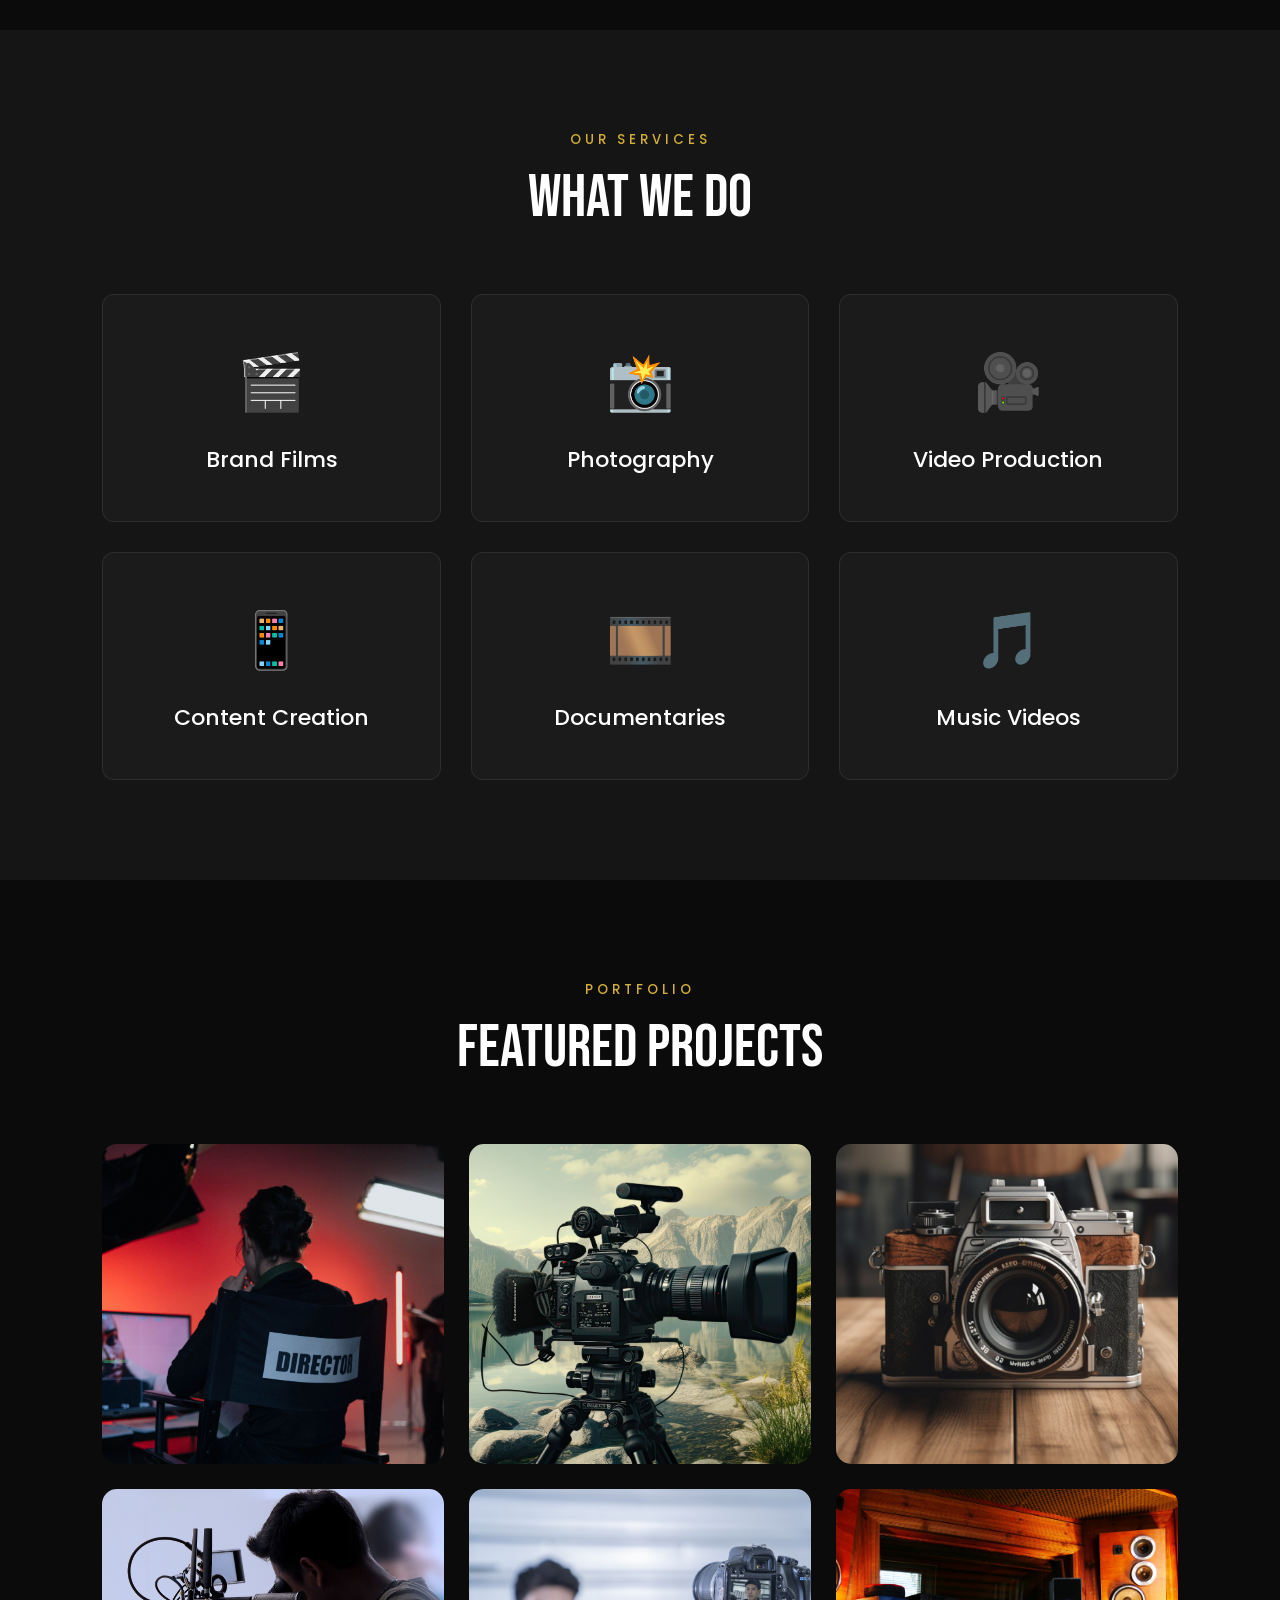
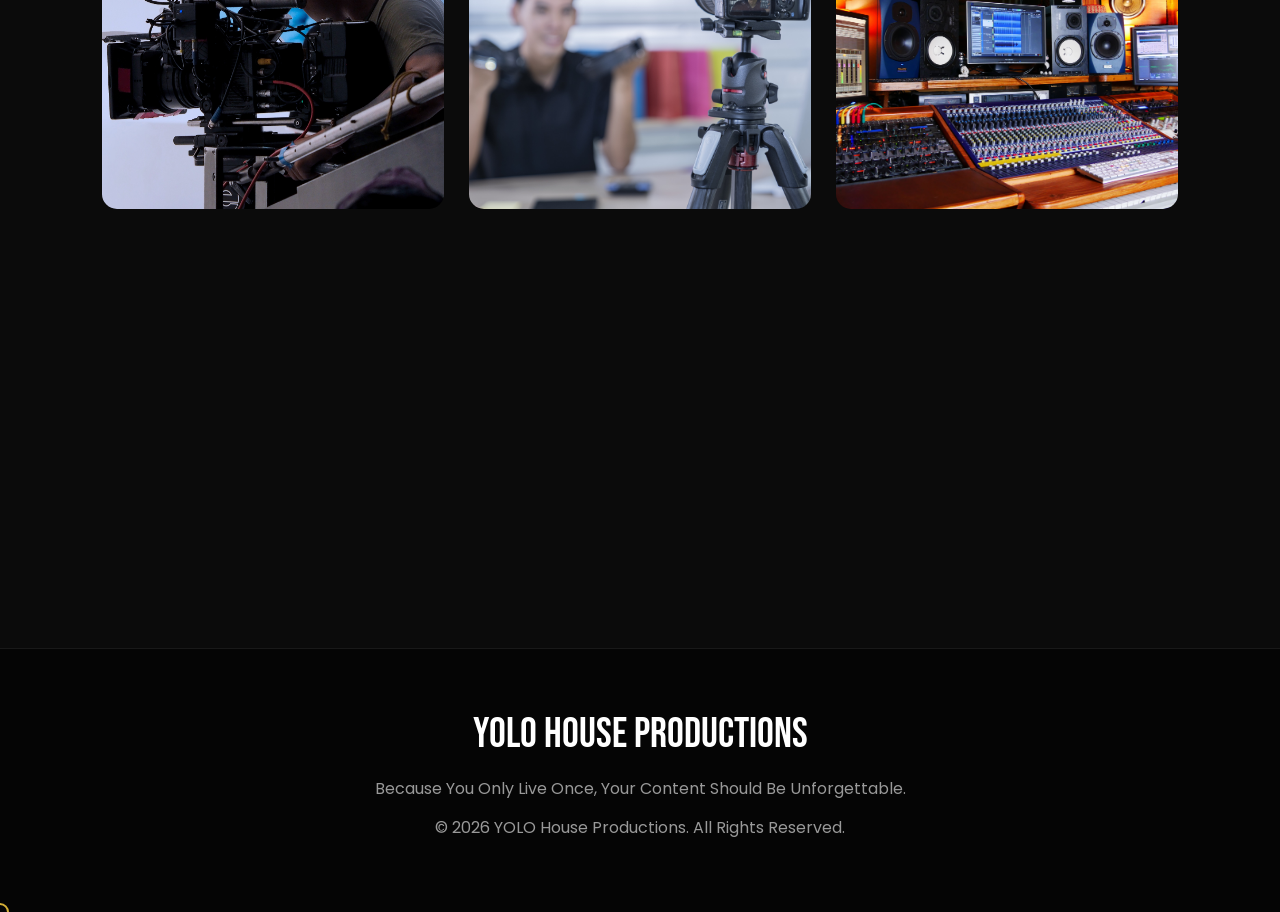
==== commit 2bbd10dc: "Fix navbar and improve website responsiveness" ====
--- a/index.html
+++ b/index.html
@@ -29,7 +29,7 @@
 
     <!--========== HAMBURGER ==========-->
 
-    <div class="menu-toggle">
+    <button class="menu-toggle" type="button" aria-label="Open menu" aria-expanded="false" aria-controls="primary-navigation">
 
         <span></span>
 
@@ -37,11 +37,11 @@
 
         <span></span>
 
-    </div>
+    </button>
 
     <!--========== NAVIGATION ==========-->
 
-    <nav>
+    <nav id="primary-navigation" aria-label="Primary navigation">
 
         <ul>
 
--- a/style.css
+++ b/style.css
@@ -1,4 +1,3 @@
-
 @import url('https://fonts.googleapis.com/css2?family=Bebas+Neue&family=Poppins:wght@300;400;500;600;700&display=swap');
 
 
@@ -198,6 +197,9 @@
     display:none;
 
     width:34px;
+    padding:0;
+    border:0;
+    background:transparent;
 
     cursor:pointer;
 
@@ -239,6 +241,8 @@
 
 @media(max-width:992px){
 
+    header{backdrop-filter:none; -webkit-backdrop-filter:none;}
+
     .menu-toggle{
 
         display:block;
@@ -247,7 +251,7 @@
 
     }
 
-    .btn{
+    header > .btn{
 
         display:none;
 
@@ -259,11 +263,16 @@
 
         top:0;
 
-        right:-100%;
-
-        width:320px;
+        right:0;
+        transform:translateX(100%);
+        visibility:hidden;
+
+        width:min(320px, 88vw);
+        padding:100px 24px 32px;
+        overflow-y:auto;
 
         height:100vh;
+        height:100dvh;
 
         background:#0d0d0d;
 
@@ -283,7 +292,8 @@
 
     nav.active{
 
-        right:0;
+        transform:translateX(0);
+        visibility:visible;
 
     }
 
@@ -319,12 +329,6 @@
 
     }
 
-    nav{
-
-        width:100%;
-
-    }
-
 }
 
 /*========== Hamburger Animation ==========*/
@@ -349,6 +353,8 @@
 
 body.menu-open{
 
+    position:fixed;
+    width:100%;
     overflow:hidden;
 
 }
@@ -375,7 +381,7 @@
 
     transition:.35s;
 
-    z-index:1999;
+    z-index:999;
 
 }
 
@@ -439,46 +445,54 @@
 
     }
 
+}
+
+/* Hero grows with its content; padding reserves the fixed header and indicator. */
+.hero{
+    position:relative;
+    min-height:100vh;
+    min-height:100svh;
+    display:flex;
+    align-items:center;
+    justify-content:center;
+    padding:calc(var(--header-height, 100px) + 40px) 8% 115px;
+    text-align:center;
+    background:linear-gradient(rgba(0,0,0,.65),rgba(0,0,0,.75)),url("images/hero.jpg") center/cover;
+    background-attachment:fixed;
+}
+.hero-content{position:relative; z-index:2; width:100%; max-width:900px; min-width:0;}
+.hero-content .hero-tag{color:var(--gold); letter-spacing:5px; margin-bottom:20px; font-size:14px;}
+.hero-content h1{font-family:'Bebas Neue',sans-serif; font-size:105px; line-height:.96; letter-spacing:3px; margin-bottom:15px;}
+.hero-content h2{font-size:34px; font-weight:300; color:#ddd; margin-bottom:30px; letter-spacing:4px;}
+.hero-content .hero-description{width:100%; max-width:700px; margin:0 auto; font-size:18px; line-height:1.9; color:#cfcfcf; letter-spacing:normal;}
+.hero-stats{display:flex; justify-content:center; gap:70px; margin-top:40px;}
+.hero-stats h3{font-size:48px; color:var(--gold); margin-bottom:5px;}
+.hero-stats span{font-size:15px; color:#bbb; letter-spacing:2px;}
+@media(max-width:1100px){
+    .hero-content h1{font-size:70px; line-height:1.07;}
+    header{padding-left:5%; padding-right:5%;}
+    nav ul{gap:24px;}
+}
+@media(max-width:768px){
+    .hero{align-items:flex-start; background-attachment:scroll; padding:calc(var(--header-height, 90px) + 32px) 6% 110px;}
+    .hero-content h1{font-size:50px; line-height:1.1;}
+    .hero-content h2{font-size:22px; letter-spacing:2px;}
+    .hero-content .hero-description{font-size:16px; line-height:1.8;}
+    .hero-stats{gap:30px; flex-wrap:wrap; margin-top:32px;}
+}
+@media(max-width:500px){
+    .hero-content h1{font-size:38px; letter-spacing:1px;}
+    .hero-content h2{font-size:18px; letter-spacing:1px;}
+    .hero-content .hero-tag{font-size:11px; letter-spacing:3px;}
+    .hero-content .hero-description{font-size:14px; line-height:1.7;}
+    .hero-stats{gap:24px;}
+    .hero-stats h3{font-size:36px;}
 }
 
 /*==========================================
     HERO
 ==========================================*/
 
-.hero{
-
-position:relative;
-
-height:100vh;
-
-display:flex;
-
-justify-content:center;
-
-align-items:center;
-
-padding-top:90px;
-
-box-sizing:border-box;
-
-text-align:center;
-
-background:
-
-linear-gradient(rgba(0,0,0,.65),rgba(0,0,0,.75)),
-
-url("images/hero.jpg");
-
-background-size:cover;
-
-background-position:center;
-
-background-attachment:fixed;
-
-overflow:hidden;
-
-}
-
 .overlay{
 
     position:absolute;
@@ -489,51 +503,6 @@
 
 }
 
-.hero-content{
-
-    position:relative;
-
-    z-index:2;
-
-    max-width:900px;
-
-
-}
-
-.hero-content p{
-
-    color:var(--gold);
-
-    letter-spacing:5px;
-
-    margin-bottom:20px;
-
-    font-size:14px;
-
-}
-
-.hero-content h1{
-
-    font-family:'Bebas Neue';
-
-    font-size:90px;
-
-    line-height:95px;
-
-    letter-spacing:3px;
-
-    margin-bottom:25px;
-
-}
-
-.hero-content span{
-
-    color:#ccc;
-
-    font-size:18px;
-
-}
-
 .buttons{
 
     margin-top:45px;
@@ -585,16 +554,6 @@
     background:white;
 
     color:black;
-
-}
-
-@media(max-width:768px){
-
-    .hero{
-
-        padding-top:120px;
-
-    }
 
 }
 
@@ -895,11 +854,6 @@
 
 @media(max-width:1100px){
 
-.hero-content h1{
-    font-size:70px;
-    line-height:75px;
-}
-
 .about{
     grid-template-columns:1fr;
 }
@@ -916,29 +870,19 @@
 
 @media(max-width:768px){
 
-header{
-    flex-direction:column;
-    gap:20px;
-}
-
-nav ul{
-    gap:20px;
-    flex-wrap:wrap;
-    justify-content:center;
-}
-
-.hero-content h1{
-    font-size:50px;
-    line-height:55px;
-}
-
-.hero-content span{
-    font-size:15px;
-}
+/* header stacking is handled by the 992px slide-out panel — do NOT stack here */
 
 .buttons{
     flex-direction:column;
     align-items:center;
+    gap:14px;
+}
+
+.primary-btn,
+.secondary-btn{
+    width:100%;
+    max-width:280px;
+    text-align:center;
 }
 
 .service-grid{
@@ -972,7 +916,7 @@
 @media(max-width:500px){
 
 header{
-    padding:20px;
+    padding:16px 5%;
 }
 
 section{
@@ -980,24 +924,26 @@
 }
 
 .logo h2{
-    font-size:32px;
-}
-
-.hero-content h1{
-    font-size:40px;
-    line-height:45px;
-}
-
-.hero-content p{
-    font-size:12px;
-    letter-spacing:3px;
+    font-size:30px;
+}
+
+.buttons{
+    flex-direction:column;
+    align-items:center;
+    gap:12px;
+    margin-top:30px;
 }
 
 .primary-btn,
-.secondary-btn,
+.secondary-btn{
+    width:100%;
+    max-width:260px;
+    text-align:center;
+    padding:13px 30px;
+}
+
 .btn{
-    width:100%;
-    text-align:center;
+    width:auto;
 }
 
 .item img{
@@ -1198,92 +1144,6 @@
 NEW HERO
 ==========================================*/
 
-.hero-tag{
-
-color:var(--gold);
-
-letter-spacing:6px;
-
-font-size:14px;
-
-margin-bottom:25px;
-
-}
-
-.hero-content h1{
-
-font-size:105px;
-
-line-height:100px;
-
-margin-bottom:15px;
-
-}
-
-.hero-content h2{
-
-font-size:34px;
-
-font-weight:300;
-
-color:#ddd;
-
-margin-bottom:30px;
-
-letter-spacing:4px;
-
-}
-
-.hero-description{
-
-width:700px;
-
-max-width:90%;
-
-margin:auto;
-
-font-size:18px;
-
-line-height:1.9;
-
-color:#cfcfcf;
-
-margin-bottom:45px;
-
-}
-
-.hero-stats{
-
-display:flex;
-
-justify-content:center;
-
-gap:70px;
-
-margin-top:70px;
-
-}
-
-.hero-stats h3{
-
-font-size:48px;
-
-color:var(--gold);
-
-margin-bottom:5px;
-
-}
-
-.hero-stats span{
-
-font-size:15px;
-
-color:#bbb;
-
-letter-spacing:2px;
-
-}
-
 .scroll-down{
 
 position:absolute;
@@ -3318,7 +3178,7 @@
 
 @media (max-width:1200px){
 
-    section{
+    section:not(.hero){
 
         padding-left:6% !important;
 
@@ -3332,13 +3192,13 @@
 
 @media (max-width:992px){
 
-    h1{
+    h1:not(header *):not(.hero *){
 
         font-size:58px !important;
 
     }
 
-    h2{
+    h2:not(header *):not(.hero *){
 
         font-size:42px !important;
 
@@ -3370,7 +3230,7 @@
 
 @media (max-width:768px){
 
-    section{
+    section:not(.hero){
 
         padding-top:80px !important;
 
@@ -3378,19 +3238,19 @@
 
     }
 
-    h1{
+    h1:not(header *):not(.hero *){
 
         font-size:42px !important;
 
     }
 
-    h2{
+    h2:not(header *):not(.hero *){
 
         font-size:32px !important;
 
     }
 
-    p{
+    p:not(header *):not(.hero *){
 
         font-size:15px !important;
 
@@ -3410,13 +3270,13 @@
 
 @media (max-width:480px){
 
-    h1{
+    h1:not(header *):not(.hero *){
 
         font-size:34px !important;
 
     }
 
-    h2{
+    h2:not(header *):not(.hero *){
 
         font-size:28px !important;
 
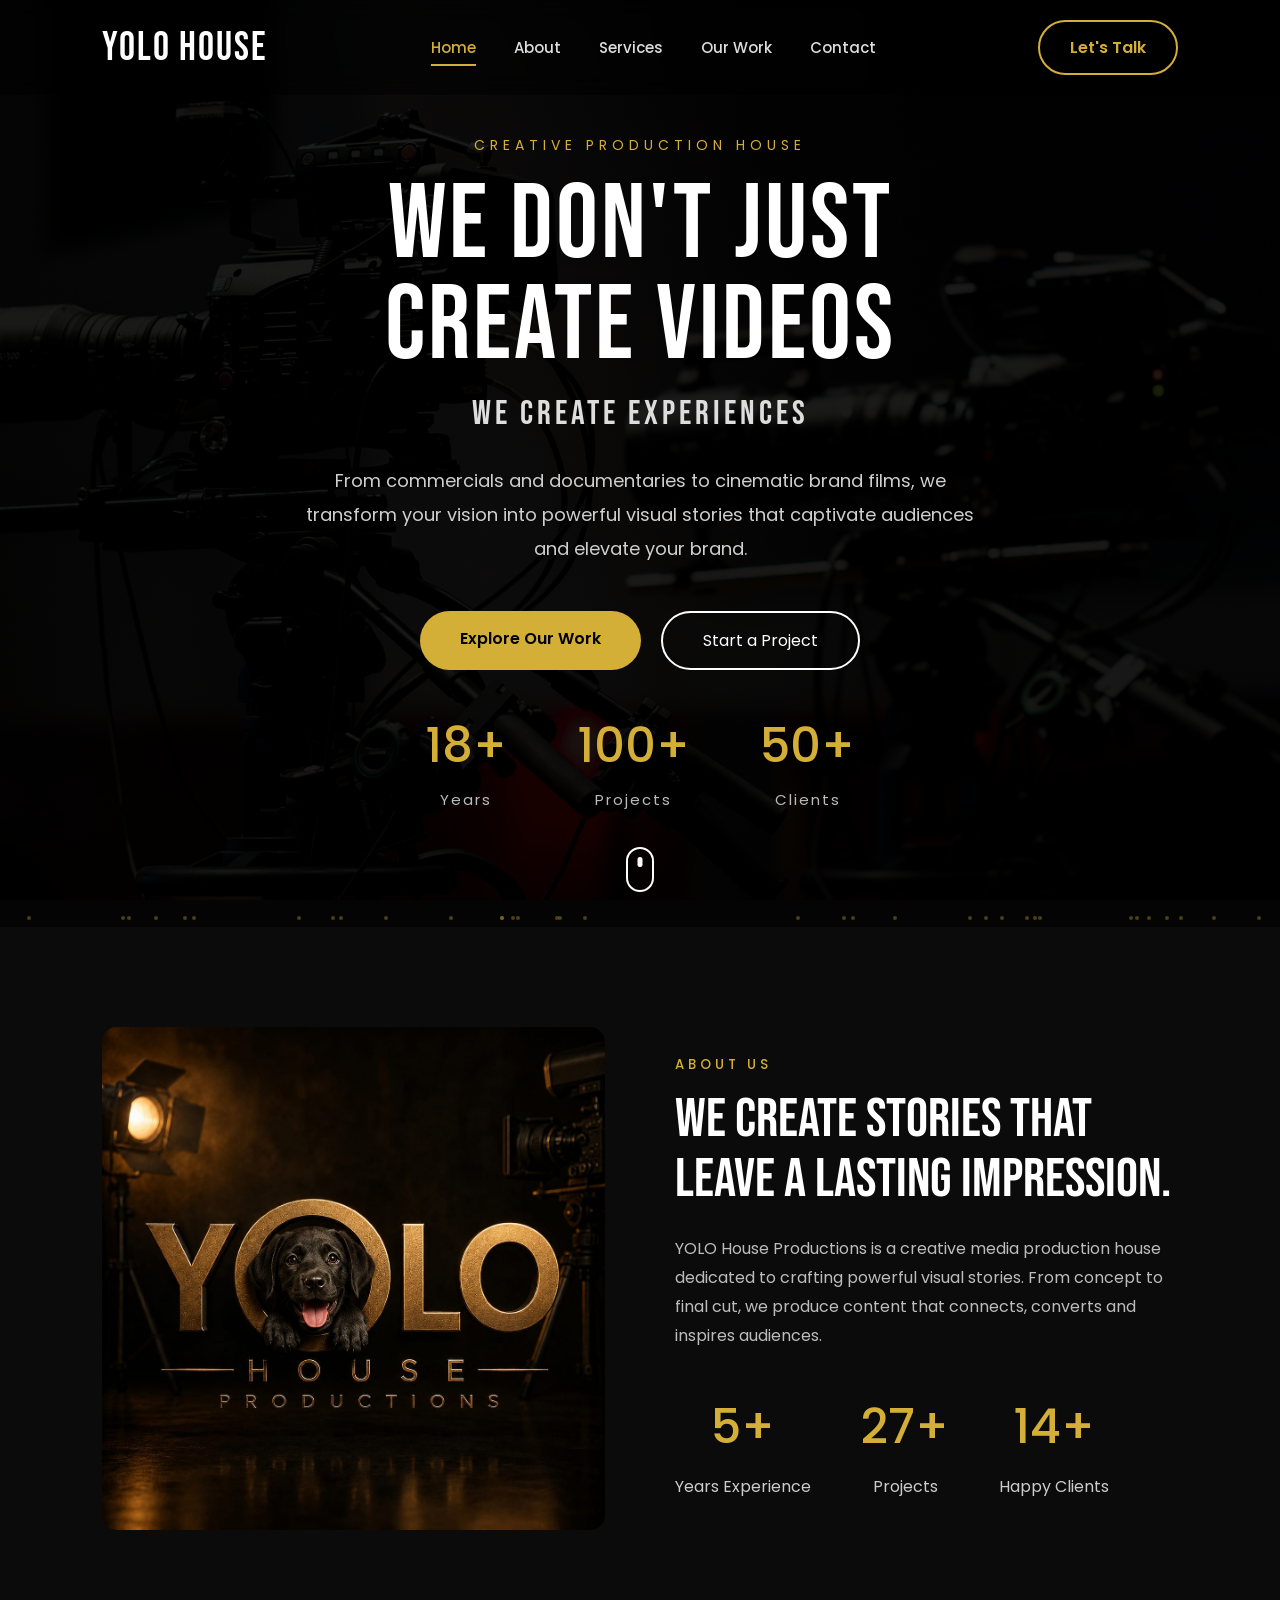
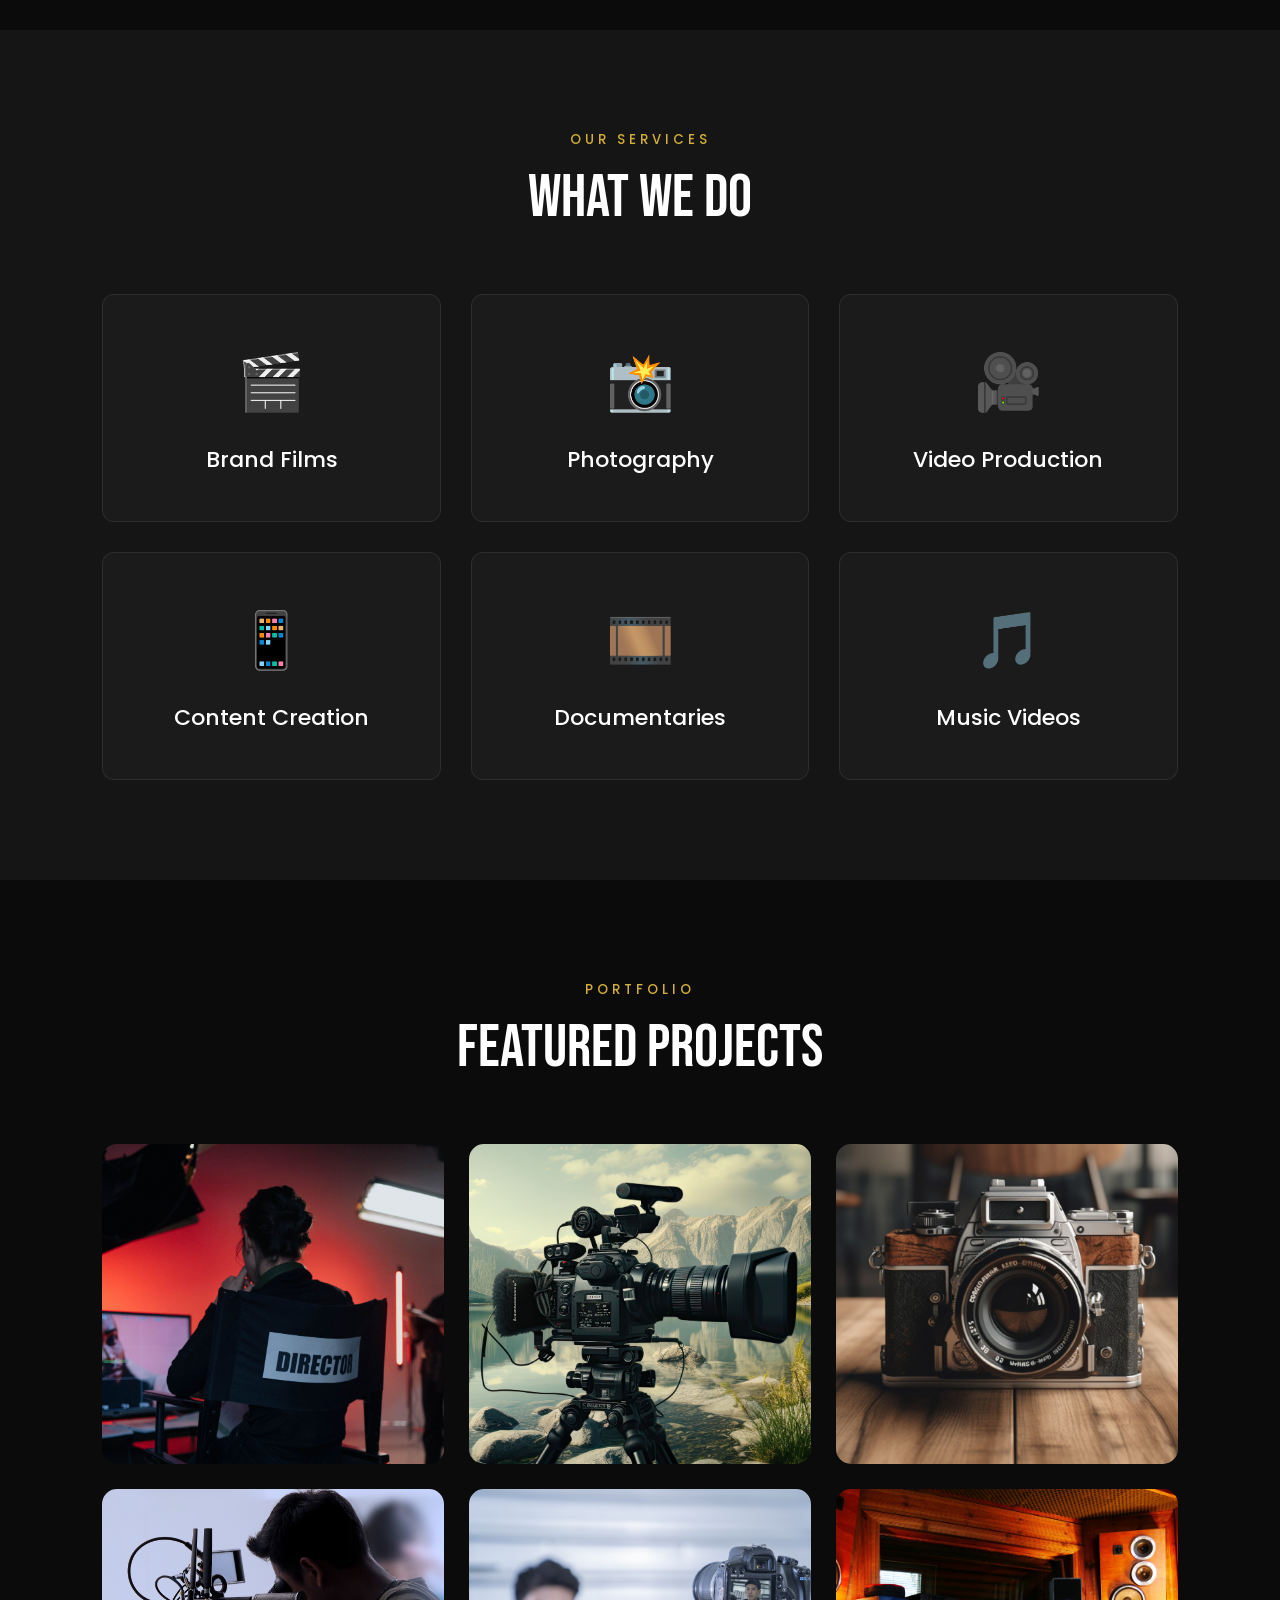
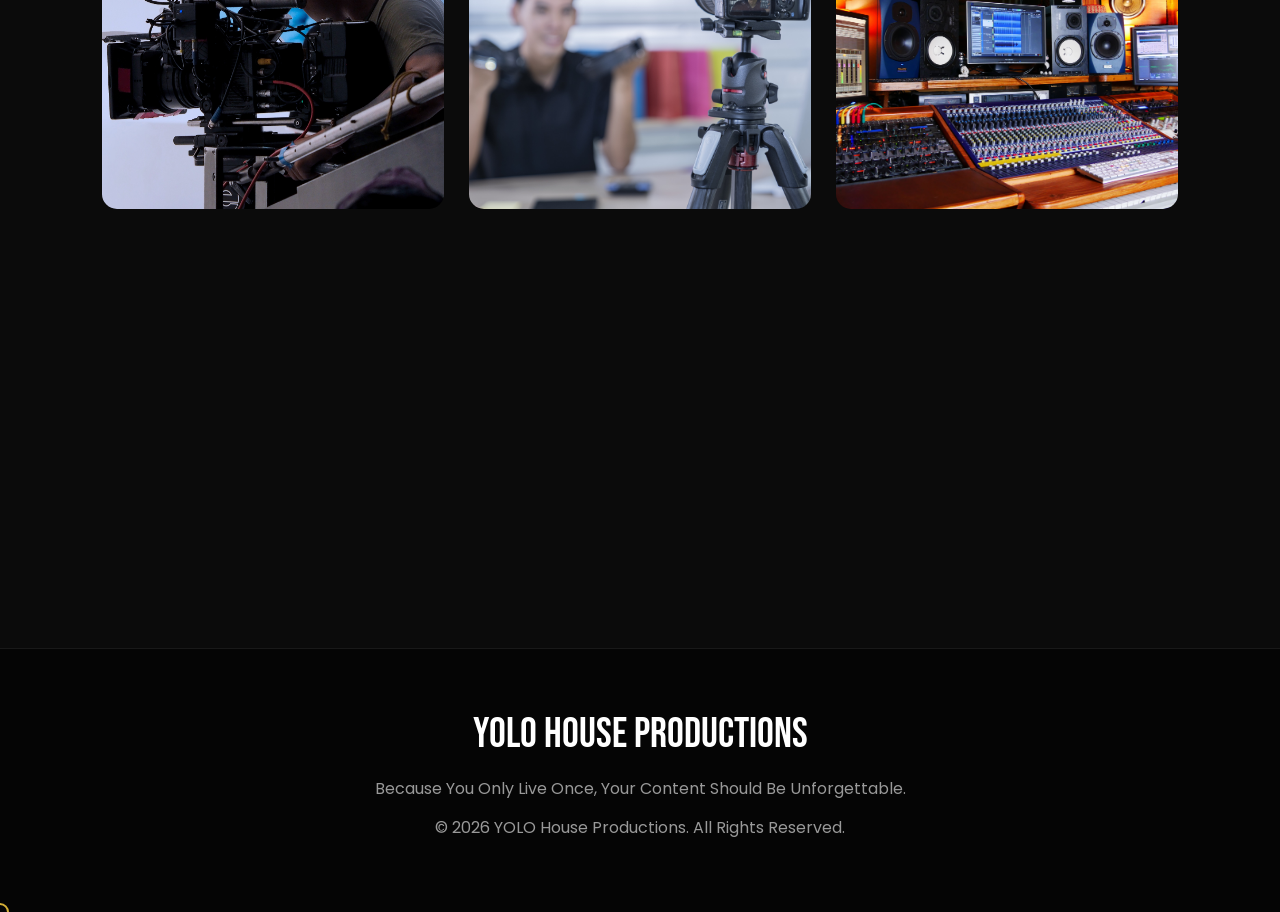
==== commit 6eaeca1a: "Fix mobile navbar visibility across all sections" ====
--- a/index.html
+++ b/index.html
@@ -45,15 +45,15 @@
 
         <ul>
 
-            <li><a href="index.html" class="active">Home</a></li>
-
-            <li><a href="about.html">About</a></li>
-
-            <li><a href="services.html">Services</a></li>
-
-            <li><a href="portfolio.html">Our Work</a></li>
-
-            <li><a href="contact.html">Contact</a></li>
+            <li><a href="#home" class="active">Home</a></li>
+
+            <li><a href="#about">About</a></li>
+
+            <li><a href="#services">Services</a></li>
+
+            <li><a href="#portfolio">Our Work</a></li>
+
+            <li><a href="#contact">Contact</a></li>
 
         </ul>
 
@@ -71,7 +71,7 @@
 
 <!--================ HERO ================-->
 
-<section class="hero">
+<section class="hero" id="home">
 
 <div class="overlay"></div>
 
@@ -150,7 +150,7 @@
 
 <!--================ ABOUT ================-->
 
-<section class="about">
+<section class="about" id="about">
 
 <div class="left">
 
@@ -216,7 +216,7 @@
 
 <!--================ SERVICES ================-->
 
-<section class="services">
+<section class="services" id="services">
 
 <h5>OUR SERVICES</h5>
 
@@ -304,9 +304,9 @@
 
 <!--================ CTA ================-->
 
-<section class="cta" id="cta">
-
-<h2>
+<section class="cta" id="contact">
+
+<h2 id="cta">
 
 Let's Create Something Amazing Together
 
@@ -348,4 +348,4 @@
 
 </body>
 
-</html>+</html>
--- a/style.css
+++ b/style.css
@@ -23,6 +23,7 @@
 
 html{
     scroll-behavior:smooth;
+    scroll-padding-top:calc(var(--header-height, 100px) + 24px);
 }
 
 body{
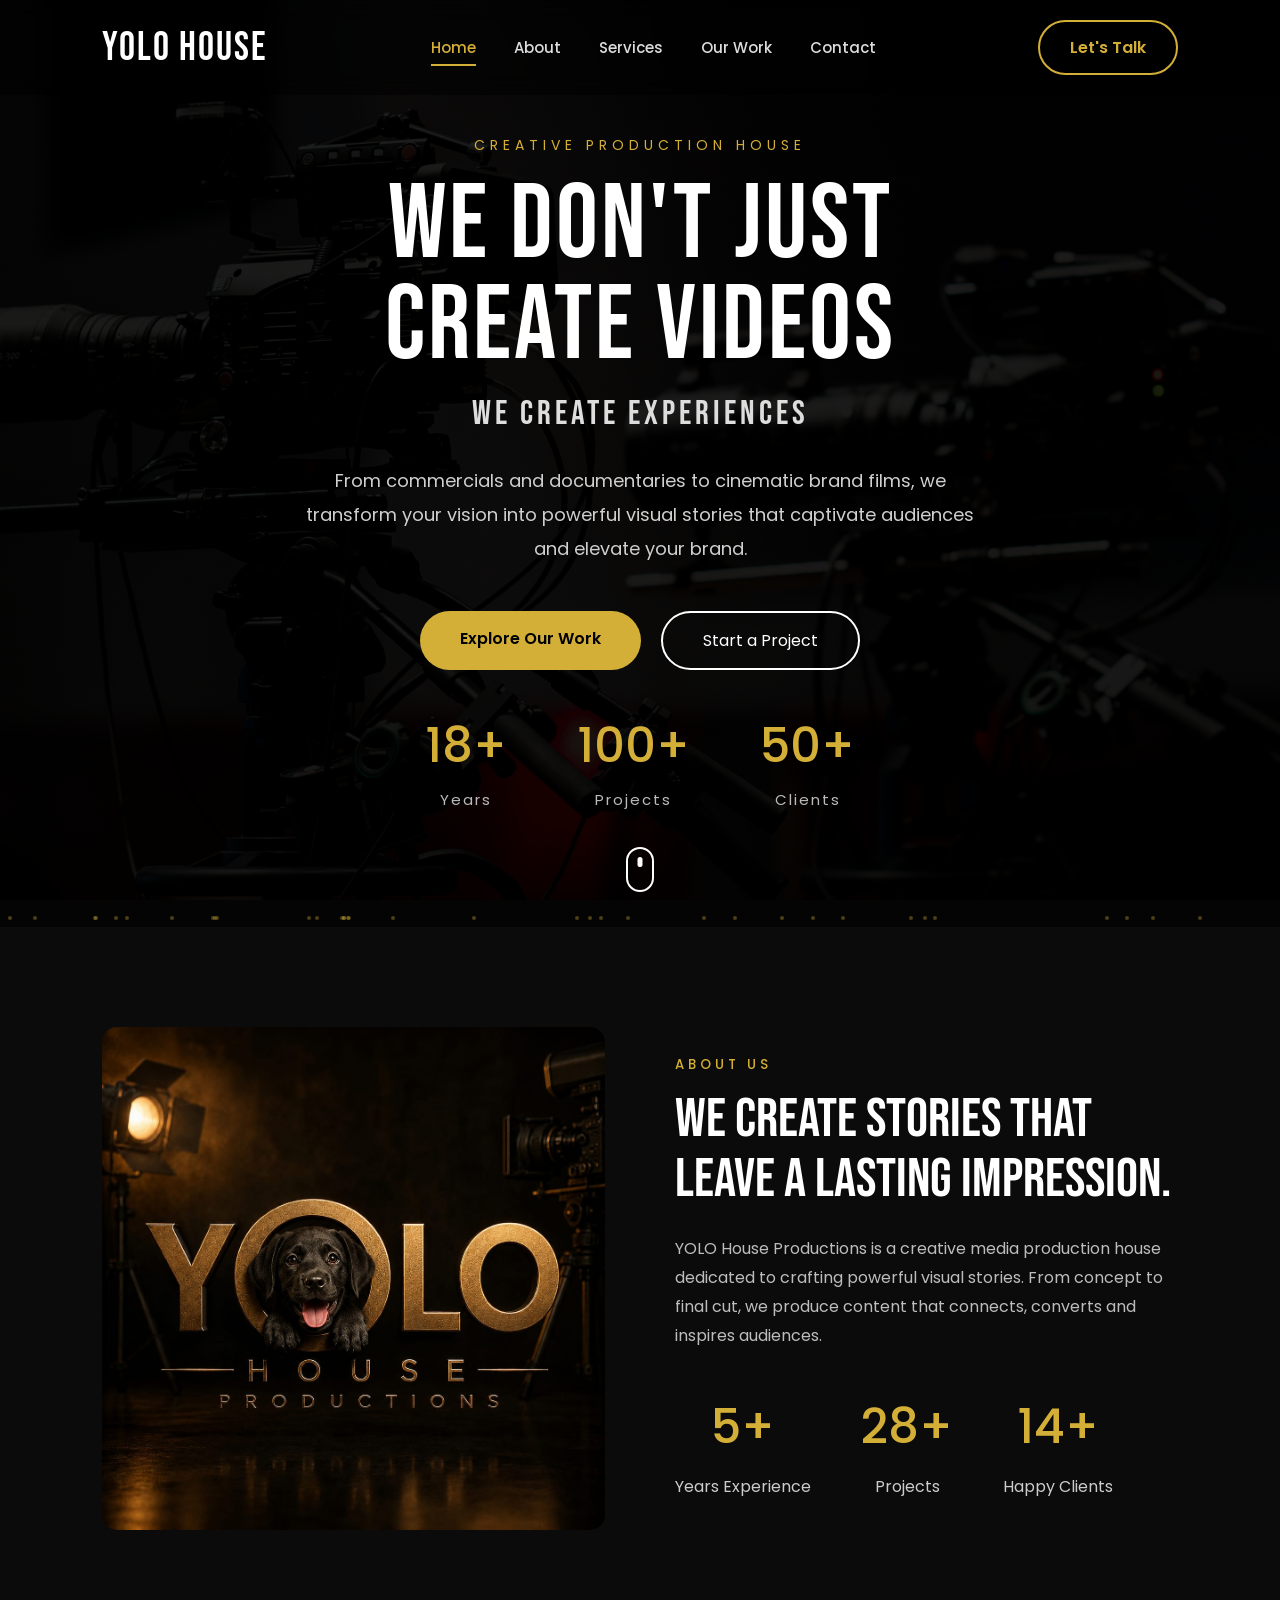
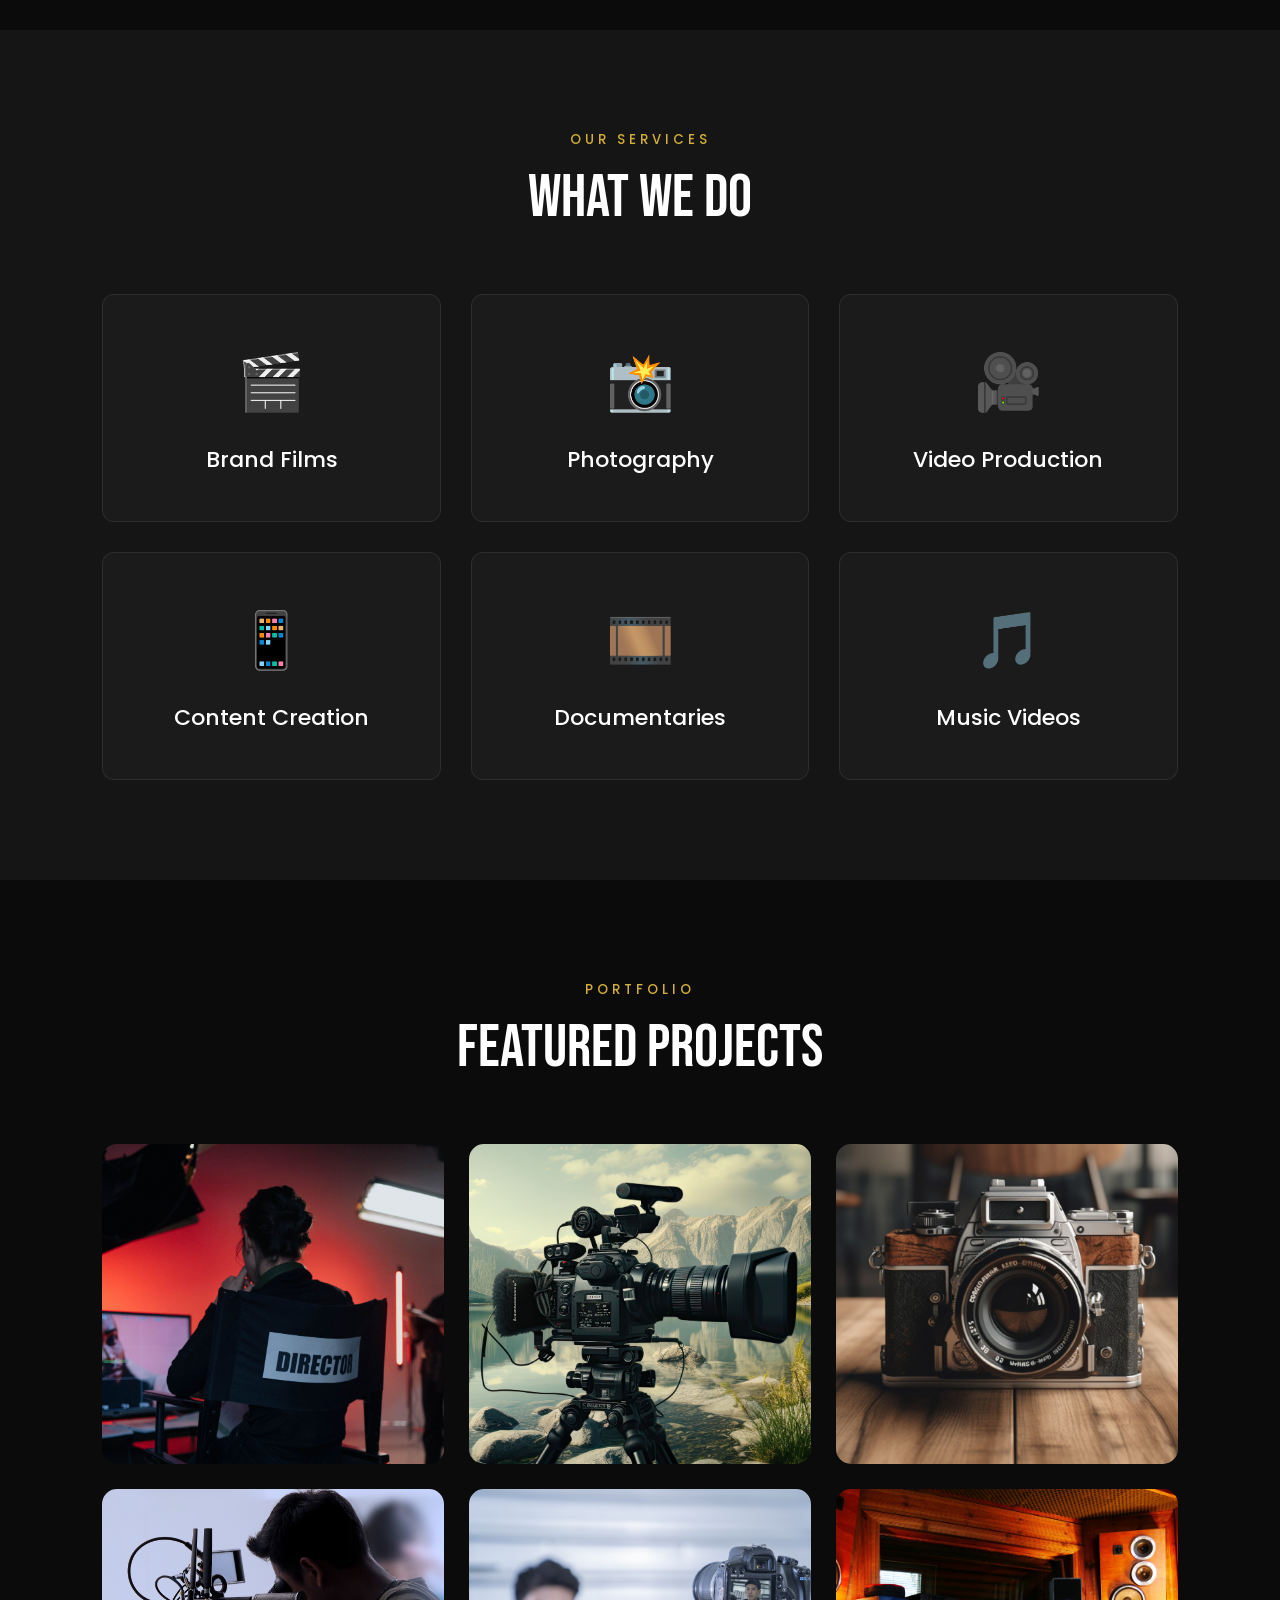
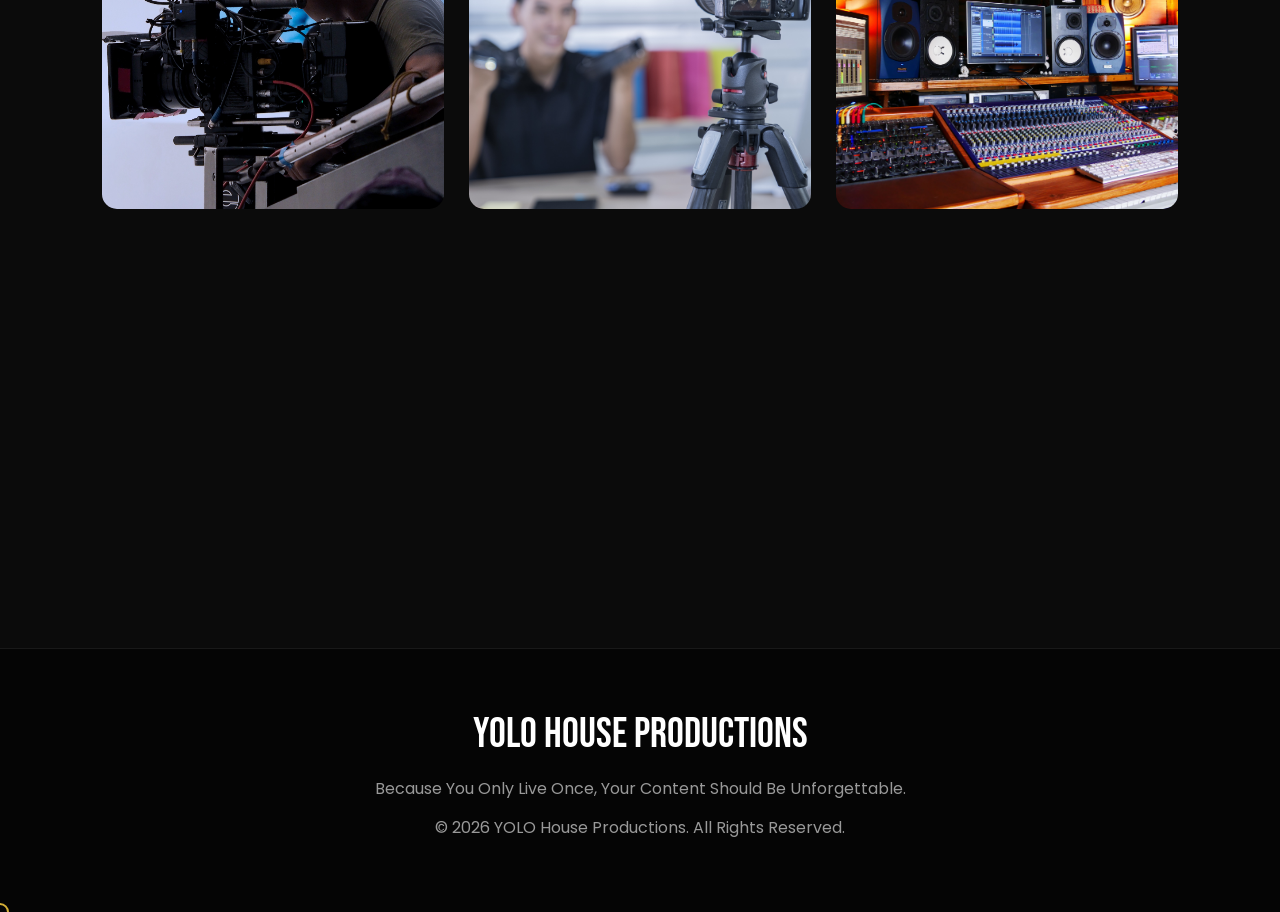
==== commit cc225b6d: "Fix mobile navbar visibility across all sections" ====
--- a/index.html
+++ b/index.html
@@ -20,51 +20,27 @@
 <!--================ NAVBAR ================-->
 
 <header>
-
-    <div class="logo">
-
+    <a class="logo" href="index.html">
         <h2>YOLO HOUSE</h2>
-
-    </div>
-
-    <!--========== HAMBURGER ==========-->
+    </a>
 
     <button class="menu-toggle" type="button" aria-label="Open menu" aria-expanded="false" aria-controls="primary-navigation">
-
         <span></span>
-
         <span></span>
-
         <span></span>
-
     </button>
 
-    <!--========== NAVIGATION ==========-->
-
     <nav id="primary-navigation" aria-label="Primary navigation">
-
         <ul>
-
-            <li><a href="#home" class="active">Home</a></li>
-
-            <li><a href="#about">About</a></li>
-
-            <li><a href="#services">Services</a></li>
-
-            <li><a href="#portfolio">Our Work</a></li>
-
-            <li><a href="#contact">Contact</a></li>
-
+            <li><a href="index.html" class="active" aria-current="page">Home</a></li>
+            <li><a href="about.html">About</a></li>
+            <li><a href="services.html">Services</a></li>
+            <li><a href="portfolio.html">Our Work</a></li>
+            <li><a href="contact.html">Contact</a></li>
         </ul>
-
     </nav>
 
-    <a href="contact.html" class="btn">
-
-        Let's Talk
-
-    </a>
-
+    <a href="contact.html" class="btn">Let's Talk</a>
 </header>
 
 <div class="nav-overlay"></div>
@@ -312,7 +288,7 @@
 
 </h2>
 
-<a href="#" class="primary-btn">
+<a href="contact.html" class="primary-btn">
 
 Start Your Project
 
--- a/style.css
+++ b/style.css
@@ -2760,7 +2760,7 @@
 
     background:
     linear-gradient(rgba(0,0,0,.65),rgba(0,0,0,.75)),
-    url("images/contact-banner.jpg");
+    url("images/hero.jpg");
 
     background-size:cover;
 
@@ -3038,7 +3038,7 @@
 
     background:
     linear-gradient(rgba(0,0,0,.75),rgba(0,0,0,.75)),
-    url("images/contact-cta.jpg");
+    url("images/services-cta.jpg");
 
     background-size:cover;
 
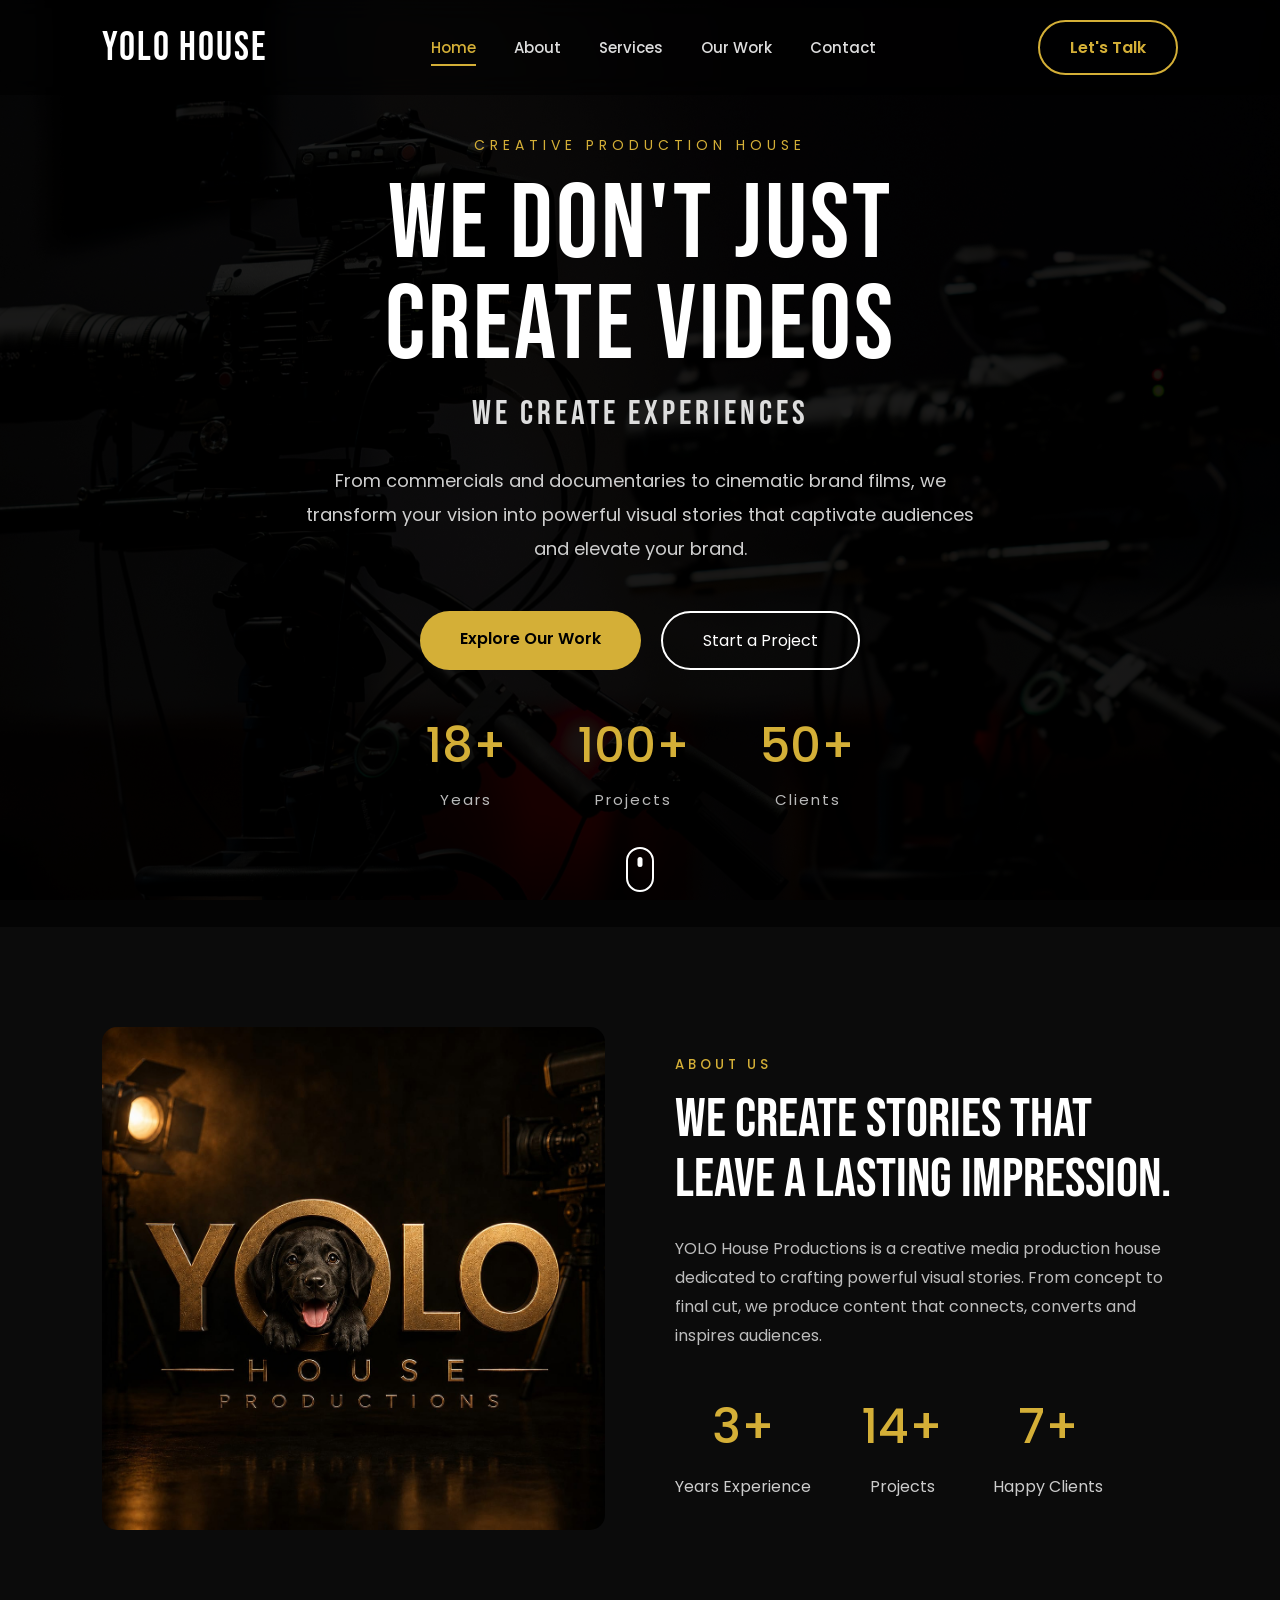
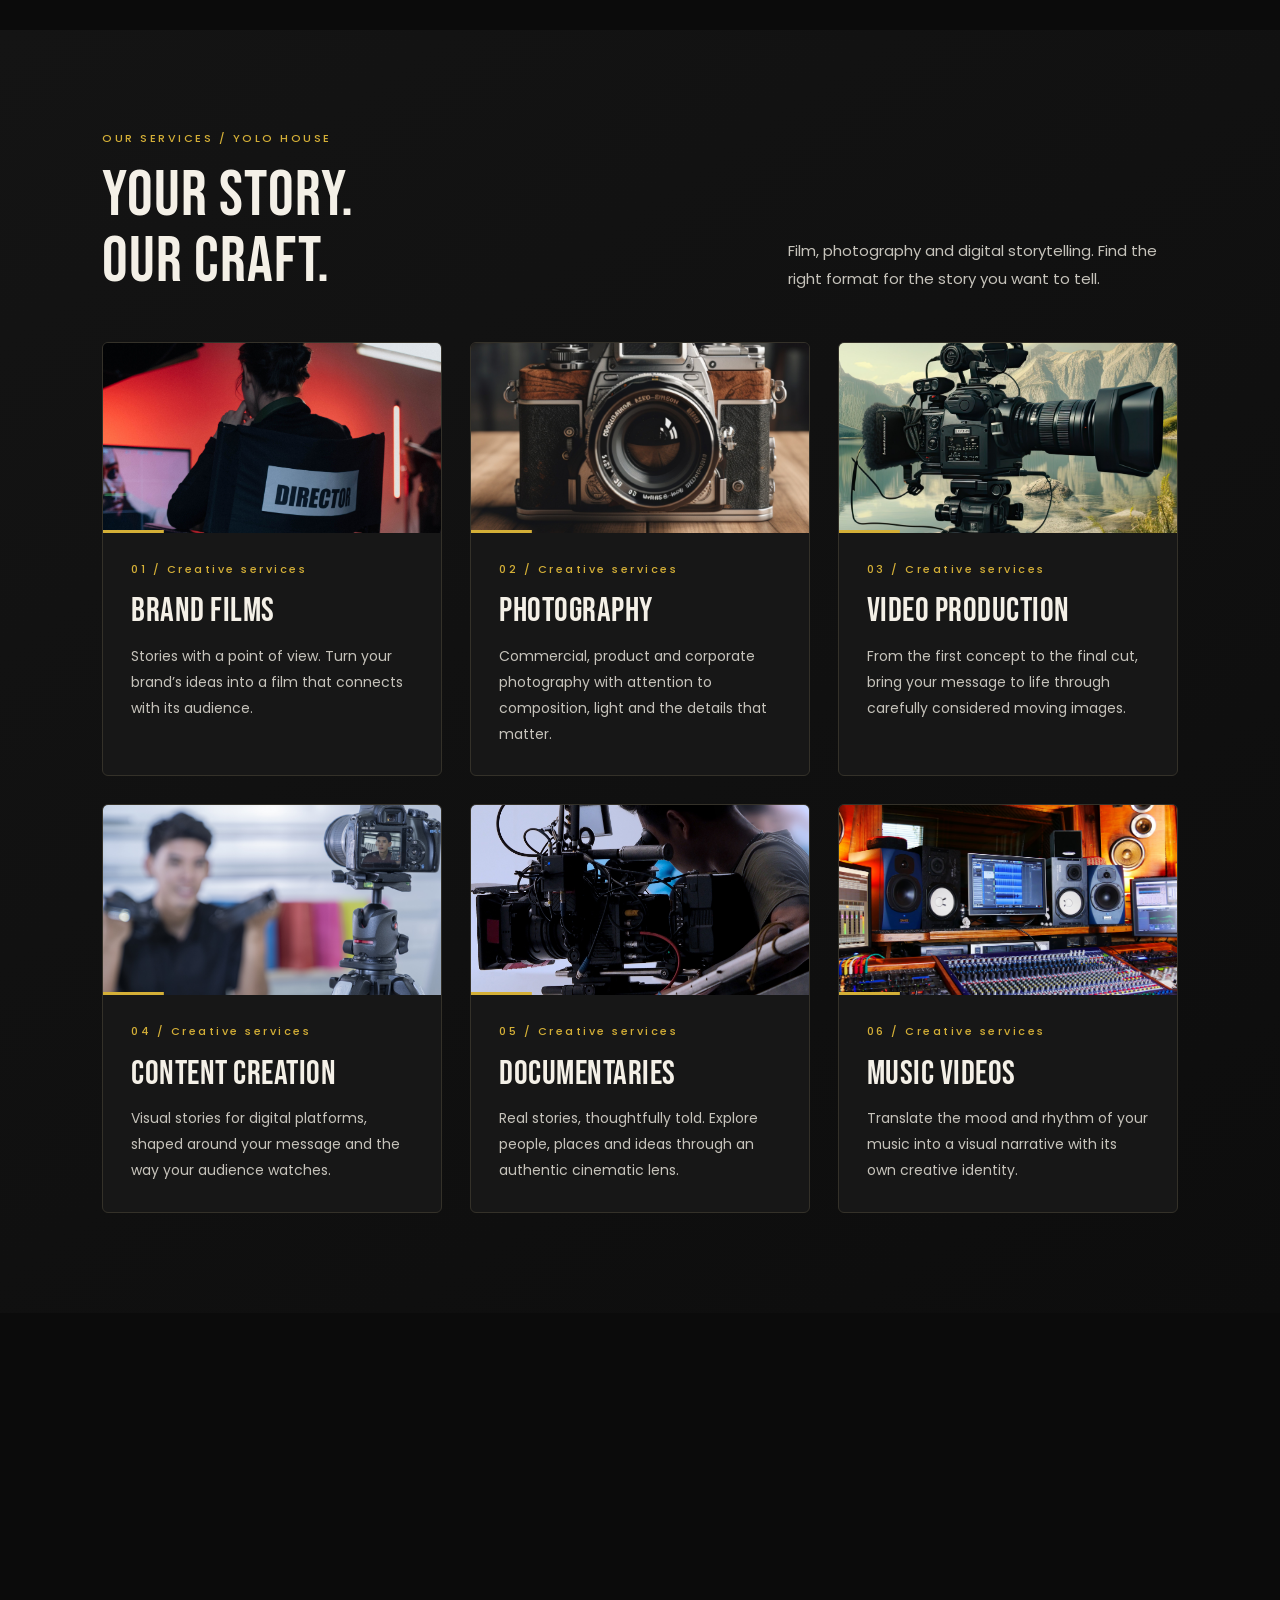
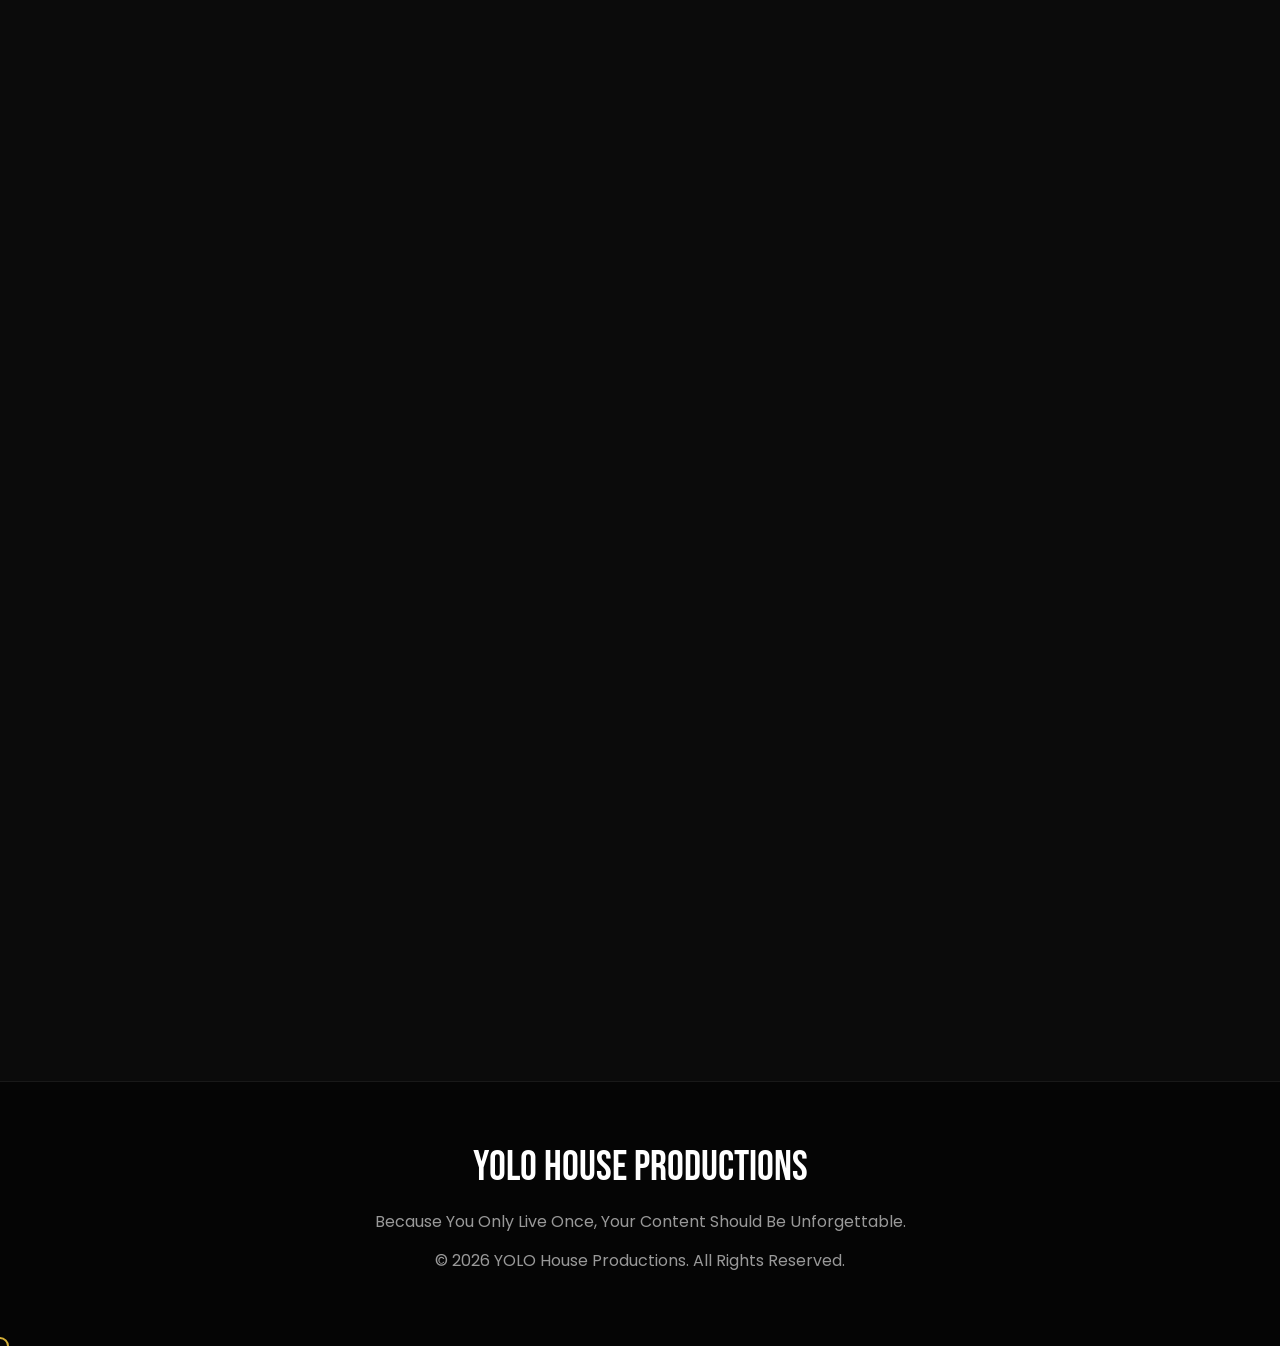
==== commit 274f0d80: "Improve UI and fix website navigation links" ====
--- a/index.html
+++ b/index.html
@@ -192,64 +192,52 @@
 
 <!--================ SERVICES ================-->
 
-<section class="services" id="services">
-
-<h5>OUR SERVICES</h5>
-
-<h2>What We Do</h2>
-
-<div class="service-grid">
-
-<div class="card">
-
-<h3>🎬</h3>
-
-<h4>Brand Films</h4>
-
-</div>
-
-<div class="card">
-
-<h3>📸</h3>
-
-<h4>Photography</h4>
-
-</div>
-
-<div class="card">
-
-<h3>🎥</h3>
-
-<h4>Video Production</h4>
-
-</div>
-
-<div class="card">
-
-<h3>📱</h3>
-
-<h4>Content Creation</h4>
-
-</div>
-
-<div class="card">
-
-<h3>🎞️</h3>
-
-<h4>Documentaries</h4>
-
-</div>
-
-<div class="card">
-
-<h3>🎵</h3>
-
-<h4>Music Videos</h4>
-
-</div>
-
-</div>
-
+<section class="services studio-section" id="services" aria-labelledby="home-services-title">
+    <div class="studio-heading"><div><span class="studio-kicker">OUR SERVICES / YOLO HOUSE</span>
+    <h2 id="home-services-title">Your story.<br>Our craft.</h2></div>
+    <p>Film, photography and digital storytelling. Find the right format for the story you want to tell.</p></div>
+    <div class="studio-grid"><article class="studio-card" data-service-showcase>
+    <div class="studio-card-image"><div class="showcase-frame"><img src="images/work1.jpg" alt="Director on a cinematic set" loading="lazy"></div></div>
+    <div class="studio-card-body">
+        <span class="studio-kicker">01 / Creative services</span>
+        <h3>Brand Films</h3><p>Stories with a point of view. Turn your brand’s ideas into a film that connects with its audience.</p>
+    </div>
+</article>
+<article class="studio-card" data-service-showcase>
+    <div class="studio-card-image"><div class="showcase-frame"><img src="images/work3.jpg" alt="Camera and lens detail" loading="lazy"></div></div>
+    <div class="studio-card-body">
+        <span class="studio-kicker">02 / Creative services</span>
+        <h3>Photography</h3><p>Commercial, product and corporate photography with attention to composition, light and the details that matter.</p>
+    </div>
+</article>
+<article class="studio-card" data-service-showcase>
+    <div class="studio-card-image"><div class="showcase-frame"><img src="images/work2.jpg" alt="Cinema camera ready for filming" loading="lazy"></div></div>
+    <div class="studio-card-body">
+        <span class="studio-kicker">03 / Creative services</span>
+        <h3>Video Production</h3><p>From the first concept to the final cut, bring your message to life through carefully considered moving images.</p>
+    </div>
+</article>
+<article class="studio-card" data-service-showcase>
+    <div class="studio-card-image"><div class="showcase-frame"><img src="images/work5.jpg" alt="Camera set up for an interview" loading="lazy"></div></div>
+    <div class="studio-card-body">
+        <span class="studio-kicker">04 / Creative services</span>
+        <h3>Content Creation</h3><p>Visual stories for digital platforms, shaped around your message and the way your audience watches.</p>
+    </div>
+</article>
+<article class="studio-card" data-service-showcase>
+    <div class="studio-card-image"><div class="showcase-frame"><img src="images/work4.jpg" alt="Camera operator at work" loading="lazy"></div></div>
+    <div class="studio-card-body">
+        <span class="studio-kicker">05 / Creative services</span>
+        <h3>Documentaries</h3><p>Real stories, thoughtfully told. Explore people, places and ideas through an authentic cinematic lens.</p>
+    </div>
+</article>
+<article class="studio-card" data-service-showcase>
+    <div class="studio-card-image"><div class="showcase-frame"><img src="images/work6.jpg" alt="Audio production workspace" loading="lazy"></div></div>
+    <div class="studio-card-body">
+        <span class="studio-kicker">06 / Creative services</span>
+        <h3>Music Videos</h3><p>Translate the mood and rhythm of your music into a visual narrative with its own creative identity.</p>
+    </div>
+</article></div>
 </section>
 
 <!--================ FEATURED WORK ================-->
--- a/style.css
+++ b/style.css
@@ -13,6 +13,7 @@
     --radius:12px;
 
 }
+
 
 
 *{
@@ -658,6 +659,22 @@
 
 }
 
+.section-heading{
+    text-align:center;
+    margin-bottom:70px;
+}
+.section-heading .section-tag{
+    display:inline-block;
+    color:var(--gold);
+    letter-spacing:4px;
+    font-size:14px;
+    margin-bottom:15px;
+}
+.section-heading h2{
+    font-size:52px;
+    color:#fff;
+}
+
 section h2{
 
     font-family:'Bebas Neue';
@@ -677,42 +694,77 @@
     SERVICES
 ==========================================*/
 
-.services{
-    background:var(--black2);
-    text-align:center;
-}
-
-.service-grid{
-    display:grid;
-    grid-template-columns:repeat(3,1fr);
-    gap:30px;
-    margin-top:60px;
-}
-
-.card{
-    background:#1b1b1b;
-    padding:45px 30px;
-    border-radius:var(--radius);
-    border:1px solid rgba(255,255,255,.08);
-    transition:var(--transition);
+/* Studio components: shared by the redesigned sections only. */
+.studio-section{color:#f4f0e7; padding:100px 8%;}
+.studio-heading{display:flex; justify-content:space-between; align-items:flex-end; gap:40px; margin-bottom:48px;}
+.studio-kicker{display:block; color:var(--gold); font-size:11px; font-weight:500; letter-spacing:2.5px; line-height:1.6;}
+.studio-heading h2{font-family:'Bebas Neue',sans-serif; font-size:clamp(44px,5vw,72px); line-height:1.02; letter-spacing:1px; margin:16px 0 0;}
+.studio-heading > p{max-width:390px; color:#c6c3bb; font-size:15px; line-height:1.9;}
+.studio-grid{display:grid; grid-template-columns:repeat(3,minmax(0,1fr)); gap:28px;}
+.studio-card{display:flex; flex-direction:column; min-width:0; background:#171717; border:1px solid #343129; border-radius:6px; overflow:hidden; transition:border-color .3s,box-shadow .3s;}
+.studio-card-image{aspect-ratio:16/9; overflow:hidden; background:#202020;}
+.studio-card-image img{height:100%; object-fit:cover;}
+.studio-card-body{display:flex; flex-direction:column; flex:1; padding:28px;}
+.studio-card h3{font-family:'Bebas Neue',sans-serif; font-size:34px; line-height:1.1; letter-spacing:.5px; margin:14px 0;}
+.studio-card p{color:#c6c3bb; font-size:14px; line-height:1.85; margin-bottom:28px;}
+.text-link{display:inline-flex; align-items:center; gap:20px; color:#e2c263; font-size:13px; font-weight:500; padding:10px 0; width:fit-content; margin-top:auto; border-bottom:1px solid #756330; transition:color .25s,border-color .25s;}
+.text-link span{font-size:20px; line-height:1;}
+.text-link:hover{color:#fff3c3; border-color:#fff3c3;}
+.studio-card:focus-within{border-color:var(--gold);}
+a:focus-visible,button:focus-visible{outline:2px solid #efcf75; outline-offset:5px;}
+@media(hover:hover) and (pointer:fine){.studio-card:hover{border-color:#a58b40; box-shadow:0 16px 40px #0004;}}
+.services.studio-section{background:linear-gradient(145deg,#141414,#0d0d0d); text-align:left; opacity:1; transform:none;}
+
+/* Home service showcase: native disclosures work with touch, keyboard and without JS. */
+.services [data-service-showcase] .studio-card-image{position:relative;}
+.showcase-frame{height:100%; transform:scale(1); transition:transform .45s ease;}
+.services [data-service-showcase] .studio-card-image::after{
+    content:"";
+    position:absolute;
+    inset:auto 0 0;
+    height:3px;
+    background:var(--gold);
+    transform:scaleX(.18);
+    transform-origin:left;
+    transition:transform .4s ease;
+}
+.showcase-disclosure{margin:0 0 20px; border-block:1px solid #48402d;}
+.showcase-disclosure summary{
+    display:flex;
+    justify-content:space-between;
+    align-items:center;
+    gap:16px;
+    min-height:48px;
+    padding:12px 0;
+    color:#e2c263;
+    font-size:13px;
+    line-height:1.6;
     cursor:pointer;
-}
-
-.card h3{
-    font-size:55px;
-    margin-bottom:20px;
-}
-
-.card h4{
-    font-size:22px;
-    font-weight:500;
-}
-
-.card:hover{
-    transform:translateY(-10px);
-    border-color:var(--gold);
-    box-shadow:0 20px 40px rgba(0,0,0,.4);
-}
+    list-style:none;
+}
+.showcase-disclosure summary::-webkit-details-marker{display:none;}
+.showcase-disclosure summary:focus-visible{outline:2px solid #efcf75; outline-offset:4px;}
+.showcase-disclosure summary svg{width:20px; height:20px; flex-shrink:0; fill:none; stroke:currentColor; stroke-width:1.5; transition:transform .25s;}
+.showcase-disclosure[open] summary svg{transform:rotate(180deg);}
+.showcase-detail{padding:6px 0 22px;}
+.showcase-detail .studio-kicker{font-size:10px; letter-spacing:1.5px; margin-bottom:10px;}
+.studio-card .showcase-detail p{font-size:13px; margin:0;}
+.showcase-disclosure[open] .showcase-detail{animation:showcase-reveal .28s ease-out;}
+.services [data-service-showcase] .studio-card-body > p{margin-bottom:0;}
+.services [data-service-showcase]:has(details[open]){border-color:#a58b40;}
+.services [data-service-showcase]:has(details[open]) .showcase-frame{transform:scale(1.035);}
+.services [data-service-showcase]:has(details[open]) .studio-card-image::after{transform:scaleX(1);}
+@media(hover:hover) and (pointer:fine){
+    .services [data-service-showcase]:hover .showcase-frame{transform:scale(1.035);}
+    .services [data-service-showcase]:hover .studio-card-image::after{transform:scaleX(1);}
+}
+@keyframes showcase-reveal{
+    from{opacity:0; transform:translateY(6px);}
+    to{opacity:1; transform:translateY(0);}
+}
+@media(max-width:1100px){.studio-section{padding:90px 6%;}.studio-grid{grid-template-columns:repeat(2,minmax(0,1fr));}}
+@media(max-width:768px){.studio-section{padding:72px 6%;}.studio-heading{display:block; margin-bottom:32px;}.studio-heading > p{margin-top:22px;}.studio-grid{grid-template-columns:1fr; gap:24px;}.studio-card-body{padding:26px;}}
+
 
 /*==========================================
     PORTFOLIO
@@ -859,9 +911,6 @@
     grid-template-columns:1fr;
 }
 
-.service-grid{
-    grid-template-columns:repeat(2,1fr);
-}
 
 .gallery{
     grid-template-columns:repeat(2,1fr);
@@ -886,9 +935,6 @@
     text-align:center;
 }
 
-.service-grid{
-    grid-template-columns:1fr;
-}
 
 .gallery{
     grid-template-columns:1fr;
@@ -1095,52 +1141,6 @@
 
 }
 
-/*==========================
-PARTICLES
-==========================*/
-
-.particle{
-
-position:fixed;
-
-bottom:-20px;
-
-width:4px;
-
-height:4px;
-
-background:rgba(212,175,55,.35);
-
-border-radius:50%;
-
-animation:float linear infinite;
-
-pointer-events:none;
-
-z-index:-1;
-
-}
-
-@keyframes float{
-
-from{
-
-transform:translateY(0);
-
-opacity:1;
-
-}
-
-to{
-
-transform:translateY(-120vh);
-
-opacity:0;
-
-}
-
-}
-
 /*==========================================
 NEW HERO
 ==========================================*/
@@ -1412,391 +1412,150 @@
 
 }
 
-/*================ MISSION & VISION ================*/
-
-.mission-vision{
-
-    display:grid;
-
-    grid-template-columns:repeat(2,1fr);
-
-    gap:40px;
-
-    padding:0 8% 120px;
-
-    background:#0a0a0a;
-
-}
-
-.mission-card,
-.vision-card{
-
-    background:#141414;
-
-    padding:50px;
-
-    border-radius:18px;
-
-    border:1px solid rgba(255,255,255,.06);
-
-    transition:.4s;
-
-}
-
-.mission-card:hover,
-.vision-card:hover{
-
-    transform:translateY(-10px);
-
-    border-color:var(--gold);
-
-}
-
-.mission-card h3,
-.vision-card h3{
-
-    color:var(--gold);
-
-    margin-bottom:20px;
-
-    font-size:28px;
-
-}
-
-.mission-card p,
-.vision-card p{
-
-    color:#c8c8c8;
-
-    line-height:1.8;
-
-}
-
-/*================ WHY CHOOSE US ================*/
-
-.why-us{
+/* About: editorial purpose, numbered principles, and a typography-led data strip. */
+.mission-vision{display:grid; grid-template-columns:1fr 1.25fr; gap:90px; background:#101010; border-top:1px solid #302c23;}
+.purpose-intro h2,.why-intro h2{font-family:'Bebas Neue',sans-serif; font-size:clamp(44px,5vw,68px); line-height:1.05; margin:18px 0 24px;}
+.purpose-intro p,.why-intro p{color:#c6c3bb; line-height:1.9; font-size:15px;}
+.purpose-copy article{padding:8px 0 36px;}
+.purpose-copy article + article{border-top:1px solid #3a3323; padding:36px 0 0;}
+.purpose-copy h3{font-size:24px; line-height:1.4; margin:16px 0;}
+.purpose-copy p{color:#c6c3bb; line-height:1.9; font-size:15px; max-width:520px;}
+.why-us{display:grid; grid-template-columns:1fr 1.25fr; gap:90px; background:#0b0b0b;}
+.feature-list{list-style:none; margin:0; padding:0;}
+.feature-list li{display:grid; grid-template-columns:44px 1fr; gap:24px; padding:28px 0; border-top:1px solid #37332b;}
+.feature-list li:last-child{border-bottom:1px solid #37332b;}
+.feature-number{font-family:'Bebas Neue',sans-serif; font-size:28px; color:var(--gold);}
+.feature-list h3{font-size:20px; line-height:1.4; margin-bottom:12px;}
+.feature-list p{color:#c6c3bb; font-size:14px; line-height:1.85;}
+.company-stats{background:linear-gradient(120deg,#191710,#111); border-block:1px solid #3c3524;}
+.studio-stats{display:grid; grid-template-columns:repeat(4,minmax(0,1fr)); border-block:1px solid #4b4230; padding:36px 0;}
+.studio-stats > div{display:flex; flex-direction:column-reverse; padding:0 28px; border-left:1px solid #4b4230;}
+.studio-stats > div:first-child{padding-left:0; border-left:0;}
+.studio-stats dd{font-family:'Bebas Neue',sans-serif; font-size:clamp(56px,6vw,88px); line-height:1; color:#e2c263; margin-bottom:14px;}
+.studio-stats dt{font-size:13px; color:#d0ccc1; line-height:1.7;}
+.verification-note{font-size:12px; color:#b9b3a5; line-height:1.8; margin-top:24px; max-width:760px;}
+@media(max-width:992px){.mission-vision,.why-us{grid-template-columns:1fr; gap:44px;}.studio-stats > div{padding:0 18px;}}
+@media(max-width:576px){.studio-stats{grid-template-columns:repeat(2,minmax(0,1fr)); gap:32px 0;}.studio-stats > div:nth-child(3){border-left:0; padding-left:0;}.feature-list li{gap:16px;}.purpose-copy h3{font-size:22px;}}
+
+/*================ ABOUT CTA ================*/
+
+.about-cta{
+
+    text-align:center;
 
     padding:120px 8%;
 
-    background:#111;
-
-}
-
-.section-heading{
-
-    text-align:center;
-
-    margin-bottom:70px;
-
-}
-
-.section-heading .section-tag{
-
-    display:inline-block;
-
-    color:var(--gold);
-
-    letter-spacing:4px;
-
-    font-size:14px;
-
-    margin-bottom:15px;
-
-}
-
-.section-heading h2{
-
-    font-size:52px;
+    background:
+
+    linear-gradient(rgba(0,0,0,.75),rgba(0,0,0,.75)),
+
+    url("images/about.jpg");
+
+    background-size:cover;
+
+    background-position:center;
+
+    background-attachment:fixed;
+
+}
+
+.about-cta h2{
+
+    font-size:54px;
 
     color:#fff;
 
-}
-
-.why-grid{
-
-    display:grid;
-
-    grid-template-columns:repeat(2,1fr);
-
-    gap:35px;
-
-}
-
-.why-card{
-
-    background:#181818;
-
-    padding:40px;
-
-    border-radius:18px;
-
-    border:1px solid rgba(255,255,255,.08);
-
-    transition:.4s;
-
-}
-
-.why-card:hover{
-
-    transform:translateY(-10px);
-
-    border-color:var(--gold);
-
-    box-shadow:0 15px 40px rgba(212,175,55,.15);
-
-}
-
-.why-card h3{
-
-    color:#fff;
-
-    margin-bottom:20px;
-
-    font-size:24px;
-
-}
-
-.why-card p{
-
-    color:#bdbdbd;
-
-    line-height:1.8;
-
-}
-
-/*================ COMPANY STATS ================*/
-
-.company-stats{
-
-    padding:120px 8%;
-
-    background:#0a0a0a;
-
-    display:grid;
-
-    grid-template-columns:repeat(4,1fr);
-
-    gap:30px;
-
-}
-
-.stat-box{
-
-    text-align:center;
-
-    background:#151515;
-
-    padding:50px 25px;
-
-    border-radius:18px;
-
-    transition:.4s;
-
-    border:1px solid rgba(255,255,255,.05);
-
-}
-
-.stat-box:hover{
-
-    transform:translateY(-10px);
-
-    border-color:var(--gold);
-
-}
-
-.stat-box h3{
-
-    font-size:60px;
-
-    color:var(--gold);
-
-    margin-bottom:15px;
-
-    font-family:'Bebas Neue',sans-serif;
-
-    letter-spacing:2px;
-
-}
-
-.stat-box p{
+    margin-bottom:25px;
+
+}
+
+.about-cta p{
+
+    width:750px;
+
+    max-width:90%;
+
+    margin:0 auto 45px;
 
     color:#d0d0d0;
 
-    font-size:16px;
-
-}
-
-/*================ ABOUT CTA ================*/
-
+    line-height:1.9;
+
+    font-size:17px;
+
+}
+
+/*================ RESPONSIVE ================*/
+
+@media(max-width:992px){
+
+    .about-story{
+
+        grid-template-columns:1fr;
+
+        gap:50px;
+
+    }
+
+    .banner-content h1{
+
+        font-size:60px;
+
+    }
+
+    .story-content h2{
+
+        font-size:40px;
+
+    }
+
+}
+
+@media(max-width:768px){
+
+    .page-banner{
+
+        height:45vh;
+
+    }
+
+    .banner-content h1{
+
+        font-size:46px;
+
+    }
+
+    .banner-content span{
+
+        font-size:16px;
+
+    }
+
+    .section-heading h2{
+
+        font-size:36px;
+
+    }
+
+    .story-content h2{
+
+        font-size:34px;
+
+    }
+
+    .about-cta h2{
+
+        font-size:36px;
+
+    }
+
+}
+
+@media(max-width:576px){
+.about-story,
 .about-cta{
 
-    text-align:center;
-
-    padding:120px 8%;
-
-    background:
-
-    linear-gradient(rgba(0,0,0,.75),rgba(0,0,0,.75)),
-
-    url("images/about.jpg");
-
-    background-size:cover;
-
-    background-position:center;
-
-    background-attachment:fixed;
-
-}
-
-.about-cta h2{
-
-    font-size:54px;
-
-    color:#fff;
-
-    margin-bottom:25px;
-
-}
-
-.about-cta p{
-
-    width:750px;
-
-    max-width:90%;
-
-    margin:0 auto 45px;
-
-    color:#d0d0d0;
-
-    line-height:1.9;
-
-    font-size:17px;
-
-}
-
-/*================ RESPONSIVE ================*/
-
-@media(max-width:992px){
-
-    .about-story{
-
-        grid-template-columns:1fr;
-
-        gap:50px;
-
-    }
-
-    .mission-vision{
-
-        grid-template-columns:1fr;
-
-    }
-
-    .why-grid{
-
-        grid-template-columns:1fr;
-
-    }
-
-    .company-stats{
-
-        grid-template-columns:repeat(2,1fr);
-
-    }
-
-    .banner-content h1{
-
-        font-size:60px;
-
-    }
-
-    .story-content h2{
-
-        font-size:40px;
-
-    }
-
-}
-
-@media(max-width:768px){
-
-    .page-banner{
-
-        height:45vh;
-
-    }
-
-    .banner-content h1{
-
-        font-size:46px;
-
-    }
-
-    .banner-content span{
-
-        font-size:16px;
-
-    }
-
-    .section-heading h2{
-
-        font-size:36px;
-
-    }
-
-    .story-content h2{
-
-        font-size:34px;
-
-    }
-
-    .about-cta h2{
-
-        font-size:36px;
-
-    }
-
-    .company-stats{
-
-        grid-template-columns:1fr;
-
-    }
-
-    .stat-box h3{
-
-        font-size:50px;
-
-    }
-
-}
-
-@media(max-width:576px){
-
-    .about-story,
-
-    .why-us,
-
-    .company-stats,
-
-    .about-cta{
-
         padding:80px 6%;
-
-    }
-
-    .mission-vision{
-
-        padding:0 6% 80px;
-
-    }
-
-    .mission-card,
-
-    .vision-card,
-
-    .why-card{
-
-        padding:30px;
 
     }
 
@@ -1820,253 +1579,30 @@
 
 }
 
-/*================ SERVICES SECTION ================*/
-
-.services-page{
-
-    padding:120px 8%;
-
-    background:#0a0a0a;
-
-}
-
-.services-grid{
-
-    display:grid;
-
-    grid-template-columns:repeat(3,1fr);
-
-    gap:35px;
-
-    margin-top:70px;
-
-}
-
-.service-box{
-
-    background:#151515;
-
-    padding:45px 35px;
-
-    border-radius:18px;
-
-    border:1px solid rgba(255,255,255,.06);
-
-    transition:.4s;
-
-    position:relative;
-
-    overflow:hidden;
-
-}
-
-.service-box::before{
-
-    content:"";
-
-    position:absolute;
-
-    left:0;
-
-    top:0;
-
-    width:5px;
-
-    height:100%;
-
-    background:var(--gold);
-
-    transform:scaleY(0);
-
-    transform-origin:top;
-
-    transition:.4s;
-
-}
-
-.service-box:hover::before{
-
-    transform:scaleY(1);
-
-}
-
-.service-box:hover{
-
-    transform:translateY(-12px);
-
-    border-color:var(--gold);
-
-    box-shadow:0 18px 40px rgba(212,175,55,.18);
-
-}
-
-.service-box h3{
-
-    color:#fff;
-
-    font-size:26px;
-
-    margin-bottom:22px;
-
-}
-
-.service-box p{
-
-    color:#c8c8c8;
-
-    line-height:1.9;
-
-    font-size:16px;
-
-}
-
-/*================ WORK PROCESS ================*/
-
-.work-process{
-
-    padding:120px 8%;
-
-    background:#111;
-
-}
-
-.process-grid{
-
-    display:grid;
-
-    grid-template-columns:repeat(5,1fr);
-
-    gap:25px;
-
-    margin-top:70px;
-
-}
-
-.process-box{
-
-    background:#181818;
-
-    padding:35px 25px;
-
-    border-radius:18px;
-
-    text-align:center;
-
-    border:1px solid rgba(255,255,255,.05);
-
-    transition:.4s;
-
-}
-
-.process-box:hover{
-
-    transform:translateY(-10px);
-
-    border-color:var(--gold);
-
-}
-
-.process-box span{
-
-    display:inline-flex;
-
-    align-items:center;
-
-    justify-content:center;
-
-    width:65px;
-
-    height:65px;
-
-    border-radius:50%;
-
-    background:var(--gold);
-
-    color:#111;
-
-    font-size:24px;
-
-    font-weight:700;
-
-    margin-bottom:25px;
-
-}
-
-.process-box h3{
-
-    color:#fff;
-
-    margin-bottom:18px;
-
-    font-size:22px;
-
-}
-
-.process-box p{
-
-    color:#c8c8c8;
-
-    line-height:1.8;
-
-}
-
-/*================ EQUIPMENT SECTION ================*/
-
-.equipment{
-
-    padding:120px 8%;
-
-    background:#0a0a0a;
-
-}
-
-.equipment-grid{
-
-    display:grid;
-
-    grid-template-columns:repeat(3,1fr);
-
-    gap:30px;
-
-    margin-top:70px;
-
-}
-
-.equipment-card{
-
-    background:#151515;
-
-    border:1px solid rgba(255,255,255,.06);
-
-    border-radius:18px;
-
-    padding:35px;
-
-    text-align:center;
-
-    color:#fff;
-
-    font-size:20px;
-
-    font-weight:600;
-
-    transition:.4s;
-
-    cursor:default;
-
-}
-
-.equipment-card:hover{
-
-    transform:translateY(-10px);
-
-    border-color:var(--gold);
-
-    color:var(--gold);
-
-    box-shadow:0 15px 40px rgba(212,175,55,.18);
-
-}
+/* Services: descriptive cards, a connected workflow, and an editorial toolkit. */
+.services-page{background:#0b0b0b;}
+.service-detail{padding:32px; scroll-margin-top:24px;}
+.service-detail-top{display:flex; flex-direction:column; gap:24px;}
+.service-mark{width:46px; height:46px; color:#e2c263;}
+.service-detail h3{font-size:36px; margin-top:26px;}
+.work-process{background:#151515; border-block:1px solid #322d23;}
+.production-timeline{list-style:none; display:grid; grid-template-columns:repeat(5,minmax(0,1fr)); margin:0; padding:0;}
+.production-timeline li{position:relative; border-top:1px solid #6a5931; padding:30px 24px 0 0;}
+.production-timeline li::before{content:''; position:absolute; width:7px; height:7px; border-radius:50%; background:var(--gold); top:-4px; left:0;}
+.timeline-number{display:block; color:#e2c263; font-family:'Bebas Neue',sans-serif; font-size:38px; line-height:1; margin-bottom:26px;}
+.production-timeline h3{font-size:17px; line-height:1.4; margin-bottom:18px;}
+.production-timeline p{font-size:13px; line-height:1.9; color:#c6c3bb;}
+.equipment{display:grid; grid-template-columns:1fr 1.25fr; gap:90px; background:#0b0b0b;}
+.toolkit-intro h2{font-family:'Bebas Neue',sans-serif; font-size:clamp(44px,5vw,68px); line-height:1.05; margin:18px 0 24px;}
+.toolkit-intro p{font-size:15px; color:#c6c3bb; line-height:1.9; max-width:370px; margin-bottom:24px;}
+.toolkit-list > div{display:grid; grid-template-columns:1fr 1.2fr; gap:32px; border-top:1px solid #37332b; padding:28px 0;}
+.toolkit-list > div:last-child{border-bottom:1px solid #37332b;}
+.toolkit-list dt{font-size:15px; line-height:1.8; color:#eee8d9;}
+.toolkit-list dt span{display:block; font-size:11px; color:#e2c263; letter-spacing:2px; margin-bottom:8px;}
+.toolkit-list dd{font-size:14px; line-height:2; color:#c6c3bb;}
+@media(max-width:1100px){.production-timeline{grid-template-columns:1fr;}.production-timeline li{display:grid; grid-template-columns:58px 180px 1fr; gap:24px; padding:24px 0 24px 24px; border-top:0; border-left:1px solid #6a5931;}.production-timeline li::before{left:-4px; top:32px;}.timeline-number{margin:0;}.production-timeline h3{margin:3px 0 0;}}
+@media(max-width:992px){.equipment{grid-template-columns:1fr; gap:44px;}}
+@media(max-width:576px){.service-detail{padding:26px;}.production-timeline li{grid-template-columns:38px 1fr; gap:14px 18px; padding-left:20px;}.production-timeline p{grid-column:2;}.toolkit-list > div{grid-template-columns:1fr; gap:12px;}.toolkit-list dt span{display:inline; margin-right:8px;}}
 
 /*================ SERVICES CTA ================*/
 
@@ -2116,47 +1652,10 @@
 
 /*================ RESPONSIVE ================*/
 
-@media(max-width:1100px){
-
-    .services-grid{
-
-        grid-template-columns:repeat(2,1fr);
-
-    }
-
-    .process-grid{
-
-        grid-template-columns:repeat(2,1fr);
-
-    }
-
-    .equipment-grid{
-
-        grid-template-columns:repeat(2,1fr);
-
-    }
-
-}
+
 
 @media(max-width:768px){
-
-    .services-grid,
-
-    .process-grid,
-
-    .equipment-grid{
-
-        grid-template-columns:1fr;
-
-    }
-
-    .services-page,
-
-    .work-process,
-
-    .equipment,
-
-    .services-cta{
+.services-cta{
 
         padding:90px 6%;
 
@@ -2177,32 +1676,6 @@
 }
 
 @media(max-width:576px){
-
-    .service-box,
-
-    .process-box,
-
-    .equipment-card{
-
-        padding:30px 25px;
-
-    }
-
-    .service-box h3{
-
-        font-size:22px;
-
-    }
-
-    .process-box span{
-
-        width:55px;
-
-        height:55px;
-
-        font-size:20px;
-
-    }
 
     .services-cta h2{
 
@@ -2768,265 +2241,48 @@
 
 }
 
-/*================ CONTACT SECTION ================*/
-
-.contact-page{
-
-    padding:120px 8%;
-
-    background:#0a0a0a;
-
-}
-
-.contact-wrapper{
-
-    display:grid;
-
-    grid-template-columns:1fr 1.2fr;
-
-    gap:50px;
-
-    margin-top:70px;
-
-}
-
-/*================ CONTACT INFO ================*/
-
-.contact-info{
-
-    display:flex;
-
-    flex-direction:column;
-
-    gap:25px;
-
-}
-
-.info-box{
-
-    background:#151515;
-
-    padding:35px;
-
-    border-radius:18px;
-
-    border:1px solid rgba(255,255,255,.06);
-
-    transition:.4s;
-
-}
-
-.info-box:hover{
-
-    transform:translateY(-8px);
-
-    border-color:var(--gold);
-
-    box-shadow:0 15px 35px rgba(212,175,55,.15);
-
-}
-
-.info-box h3{
-
-    color:#fff;
-
-    margin-bottom:18px;
-
-    font-size:24px;
-
-}
-
-.info-box p{
-
-    color:#c8c8c8;
-
-    line-height:1.8;
-
-}
-
-/*================ CONTACT FORM ================*/
-
-.contact-form{
-
-    background:#151515;
-
-    padding:45px;
-
-    border-radius:20px;
-
-    border:1px solid rgba(255,255,255,.06);
-
-}
-
-.input-group{
-
-    margin-bottom:25px;
-
-}
-
-.input-group input,
-
-.input-group textarea{
-
-    width:100%;
-
-    padding:18px 22px;
-
-    background:#0f0f0f;
-
-    border:1px solid rgba(255,255,255,.08);
-
-    border-radius:12px;
-
-    color:#fff;
-
-    font-size:16px;
-
-    outline:none;
-
-    transition:.3s;
-
-    resize:none;
-
-}
-
-.input-group input:focus,
-
-.input-group textarea:focus{
-
-    border-color:var(--gold);
-
-    box-shadow:0 0 15px rgba(212,175,55,.18);
-
-}
-
-.input-group input::placeholder,
-
-.input-group textarea::placeholder{
-
-    color:#9c9c9c;
-
-}
-
-.contact-form .primary-btn{
-
-    border:none;
-
-    cursor:pointer;
-
-    width:100%;
-
-}
-
-/*================ GOOGLE MAP ================*/
-
-.map-section{
-
-    padding:120px 8%;
-
-    background:#111;
-
-}
-
-.map-container{
-
-    margin-top:70px;
-
-    border-radius:20px;
-
-    overflow:hidden;
-
-    border:1px solid rgba(255,255,255,.08);
-
-}
-
-.map-container iframe{
-
-    width:100%;
-
-    height:500px;
-
-    border:0;
-
-    display:block;
-
-}
-
-/*================ SOCIAL CONNECT ================*/
-
-.social-connect{
-
-    padding:120px 8%;
-
-    background:#0a0a0a;
-
-}
-
-.social-grid{
-
-    display:grid;
-
-    grid-template-columns:repeat(4,1fr);
-
-    gap:30px;
-
-    margin-top:70px;
-
-}
-
-.social-card{
-
-    background:#151515;
-
-    border:1px solid rgba(255,255,255,.08);
-
-    border-radius:18px;
-
-    padding:40px 25px;
-
-    text-align:center;
-
-    text-decoration:none;
-
-    transition:.4s;
-
-}
-
-.social-card:hover{
-
-    transform:translateY(-10px);
-
-    border-color:var(--gold);
-
-    box-shadow:0 15px 40px rgba(212,175,55,.18);
-
-}
-
-.social-card h3{
-
-    color:#fff;
-
-    margin-bottom:15px;
-
-    font-size:24px;
-
-    transition:.3s;
-
-}
-
-.social-card:hover h3{
-
-    color:var(--gold);
-
-}
-
-.social-card p{
-
-    color:#bdbdbd;
-
-    font-size:16px;
-
-}
+/* Contact: an editorial introduction and accessible local brief preparation. */
+.contact-page{background:#0b0b0b;}
+.enquiry-layout{display:grid; grid-template-columns:1fr 1.6fr; gap:72px; align-items:start;}
+.contact-editorial{padding:24px 0;}
+.contact-editorial h3{font-family:'Bebas Neue',sans-serif; font-size:38px; line-height:1.1; margin:22px 0;}
+.contact-editorial > p{font-size:14px; line-height:1.9; color:#c6c3bb; max-width:360px;}
+.contact-data{margin:36px 0; border-top:1px solid #37332b;}
+.contact-data > div{border-bottom:1px solid #37332b; padding:20px 0;}
+.contact-data dt{color:#eee8d9; font-size:13px; margin-bottom:8px;}
+.contact-data dd{color:#b9b3a5; font-size:12px; line-height:1.7;}
+.contact-editorial .contact-channel-note{font-size:12px; margin-bottom:24px;}
+.enquiry-panel{background:#161616; border:1px solid #3c3527; border-radius:6px; padding:40px; min-width:0;}
+.enquiry-panel-heading h3{font-size:23px; line-height:1.4; margin:14px 0 24px;}
+.availability-note{border-left:2px solid #b69a4b; padding:14px 18px; background:#201d15; color:#dfd6bf; font-size:12px; line-height:1.8; margin-bottom:28px;}
+#project-form fieldset{border:0; min-width:0; margin:0; padding:0;}
+.form-row{display:grid; grid-template-columns:repeat(2,minmax(0,1fr)); gap:22px;}
+.enquiry-field{margin-bottom:24px; min-width:0;}
+.enquiry-field label,.enquiry-review label{display:block; font-size:13px; font-weight:500; color:#f4f0e7; margin-bottom:10px; line-height:1.6;}
+.enquiry-field label span{font-size:11px; font-weight:400; color:#b9b3a5;}
+.enquiry-field input,.enquiry-field select,.enquiry-field textarea,.enquiry-review textarea{display:block; width:100%; min-width:0; background:#0d0d0d; border:1px solid #746b58; border-radius:3px; padding:14px 16px; color:#f4f0e7; font:inherit; font-size:14px; line-height:1.6; transition:border-color .2s; color-scheme:dark;}
+.enquiry-field textarea,.enquiry-review textarea{resize:vertical; min-height:160px;}
+.enquiry-field input::placeholder{color:#b9b3a5; font-size:12px;}
+.enquiry-field input:focus-visible,.enquiry-field select:focus-visible,.enquiry-field textarea:focus-visible,.enquiry-review textarea:focus-visible{outline:2px solid #e2c263; outline-offset:3px; border-color:#e2c263;}
+.enquiry-field [aria-invalid="true"]{border-color:#ffb6a6;}
+.enquiry-field .field-error{color:#ffb6a6; font-size:12px; margin-top:8px; line-height:1.7;}
+.field-hint,.form-privacy{color:#b9b3a5; font-size:11px; line-height:1.8; margin-top:10px;}
+.enquiry-button{display:flex; justify-content:space-between; align-items:center; gap:24px; width:100%; padding:16px 22px; border:1px solid #e2c263; border-radius:3px; background:#d4af37; color:#111; font:inherit; font-size:14px; font-weight:600; cursor:pointer; transition:background .2s;}
+.enquiry-button:hover{background:#e2c263;}
+.enquiry-button:disabled{background:#504830; color:#eee8d9; border-color:#716542; cursor:not-allowed;}
+.form-errors{border:1px solid #ffb6a6; background:#271c18; padding:18px; margin-bottom:28px;}
+.form-errors h4{color:#ffcfbf; font-size:16px; margin-bottom:12px;}
+.form-errors li{margin:8px 0; font-size:13px; line-height:1.7;}
+.form-errors a{color:#ffcfbf; text-decoration:underline;}
+.form-errors:focus,#enquiry-status:focus{outline:2px solid #e2c263; outline-offset:4px;}
+.enquiry-review{border-top:1px solid #4b4230; margin-top:28px; padding-top:24px;}
+.enquiry-review > p{font-size:13px; line-height:1.8; color:#dfd6bf; margin-bottom:18px;}
+.copy-brief{background:transparent; border:1px solid #b69a4b; border-radius:3px; padding:12px 20px; color:#e2c263; font:inherit; font-size:13px; cursor:pointer; margin:16px 0;}
+.visually-hidden{position:absolute; width:1px; height:1px; padding:0; margin:0; overflow:hidden; clip-path:inset(50%); white-space:nowrap; border:0;}
+[hidden]{display:none;}
+@media(max-width:1100px){.enquiry-layout{grid-template-columns:1fr 1.4fr; gap:40px;}.enquiry-panel{padding:30px;}}
+@media(max-width:768px){.enquiry-layout{grid-template-columns:1fr; gap:32px;}.contact-editorial{padding:0;}.contact-data{display:grid; grid-template-columns:repeat(3,minmax(0,1fr)); gap:16px; margin:26px 0;}.enquiry-panel{padding:28px;}}
+@media(max-width:576px){.form-row{grid-template-columns:1fr; gap:0;}.contact-data{grid-template-columns:1fr; gap:0;}.enquiry-panel{padding:24px 20px;}.enquiry-panel-heading h3{font-size:21px;}}
 
 /*================ CONTACT CTA ================*/
 
@@ -3076,80 +2332,25 @@
 
 /*================ RESPONSIVE ================*/
 
-@media(max-width:1100px){
-
-    .contact-wrapper{
-
-        grid-template-columns:1fr;
-
-    }
-
-    .social-grid{
-
-        grid-template-columns:repeat(2,1fr);
-
-    }
-
-}
+
 
 @media(max-width:768px){
-
-    .contact-page,
-
-    .map-section,
-
-    .social-connect,
-
-    .contact-cta{
+.contact-cta{
 
         padding:90px 6%;
 
     }
 
-    .contact-form{
-
-        padding:35px;
-
-    }
-
     .contact-cta h2{
 
         font-size:38px;
 
     }
 
-    .map-container iframe{
-
-        height:380px;
-
-    }
-
 }
 
 @media(max-width:576px){
 
-    .social-grid{
-
-        grid-template-columns:1fr;
-
-    }
-
-    .info-box,
-
-    .contact-form{
-
-        padding:28px;
-
-    }
-
-    .input-group input,
-
-    .input-group textarea{
-
-        padding:16px 18px;
-
-    }
-
     .contact-cta h2{
 
         font-size:30px;
@@ -3159,12 +2360,6 @@
     .contact-cta p{
 
         font-size:15px;
-
-    }
-
-    .map-container iframe{
-
-        height:300px;
 
     }
 
@@ -3179,7 +2374,7 @@
 
 @media (max-width:1200px){
 
-    section:not(.hero){
+    section:not(.hero):not(.studio-section){
 
         padding-left:6% !important;
 
@@ -3193,13 +2388,13 @@
 
 @media (max-width:992px){
 
-    h1:not(header *):not(.hero *){
+    h1:not(header *):not(.hero *):not(.studio-section *){
 
         font-size:58px !important;
 
     }
 
-    h2:not(header *):not(.hero *){
+    h2:not(header *):not(.hero *):not(.studio-section *){
 
         font-size:42px !important;
 
@@ -3231,7 +2426,7 @@
 
 @media (max-width:768px){
 
-    section:not(.hero){
+    section:not(.hero):not(.studio-section){
 
         padding-top:80px !important;
 
@@ -3239,19 +2434,19 @@
 
     }
 
-    h1:not(header *):not(.hero *){
+    h1:not(header *):not(.hero *):not(.studio-section *){
 
         font-size:42px !important;
 
     }
 
-    h2:not(header *):not(.hero *){
+    h2:not(header *):not(.hero *):not(.studio-section *){
 
         font-size:32px !important;
 
     }
 
-    p:not(header *):not(.hero *){
+    p:not(header *):not(.hero *):not(.studio-section *){
 
         font-size:15px !important;
 
@@ -3271,13 +2466,13 @@
 
 @media (max-width:480px){
 
-    h1:not(header *):not(.hero *){
+    h1:not(header *):not(.hero *):not(.studio-section *){
 
         font-size:34px !important;
 
     }
 
-    h2:not(header *):not(.hero *){
+    h2:not(header *):not(.hero *):not(.studio-section *){
 
         font-size:28px !important;
 
@@ -3292,3 +2487,22 @@
     }
 
 }
+
+/* Reduced motion keeps content visible without entrance or decorative movement. */
+@media(prefers-reduced-motion:reduce){
+    .showcase-frame,.showcase-disclosure summary svg,
+    .services [data-service-showcase] .studio-card-image::after{transition:none;}
+    .showcase-disclosure[open] .showcase-detail{animation:none;}
+    .services [data-service-showcase]:hover .showcase-frame,
+    .services [data-service-showcase]:has(details[open]) .showcase-frame{transform:none;}
+    html{scroll-behavior:auto;}
+    header,nav,nav ul li,.nav-overlay,.menu-toggle span,
+    .btn,.primary-btn,.secondary-btn,.text-link,.studio-card,
+    .enquiry-button,.enquiry-field input,.enquiry-field select,.enquiry-field textarea{transition:none;}
+    .card,.item,.about img,.right,.cta,.scroll-down span::before{animation:none;}
+    .card,.item,.about,.services,.portfolio,.cta{opacity:1; transform:none; transition:none;}
+    .item:hover img{transform:none; transition:none;}
+    .item img{transition:none;}
+    .primary-btn:hover,.card:hover{transform:none;}
+    .custom-cursor{display:none;}
+}
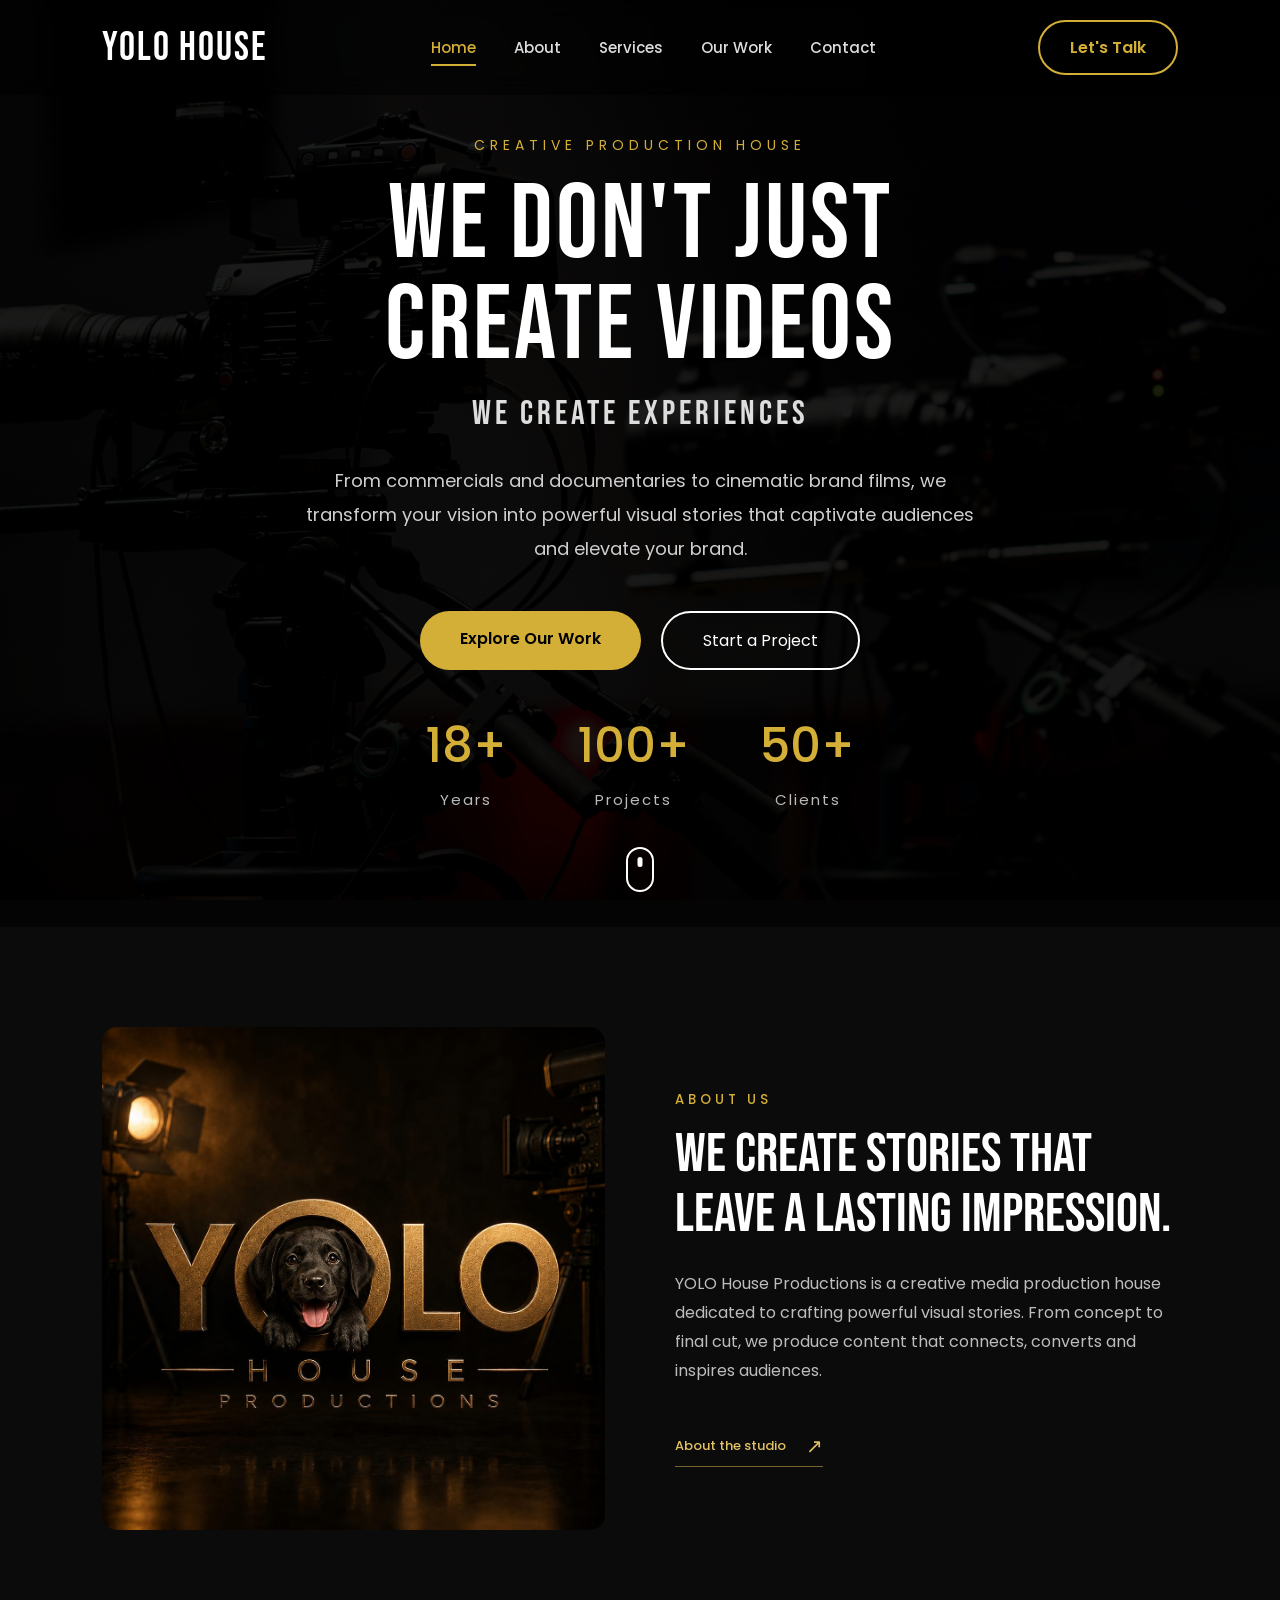
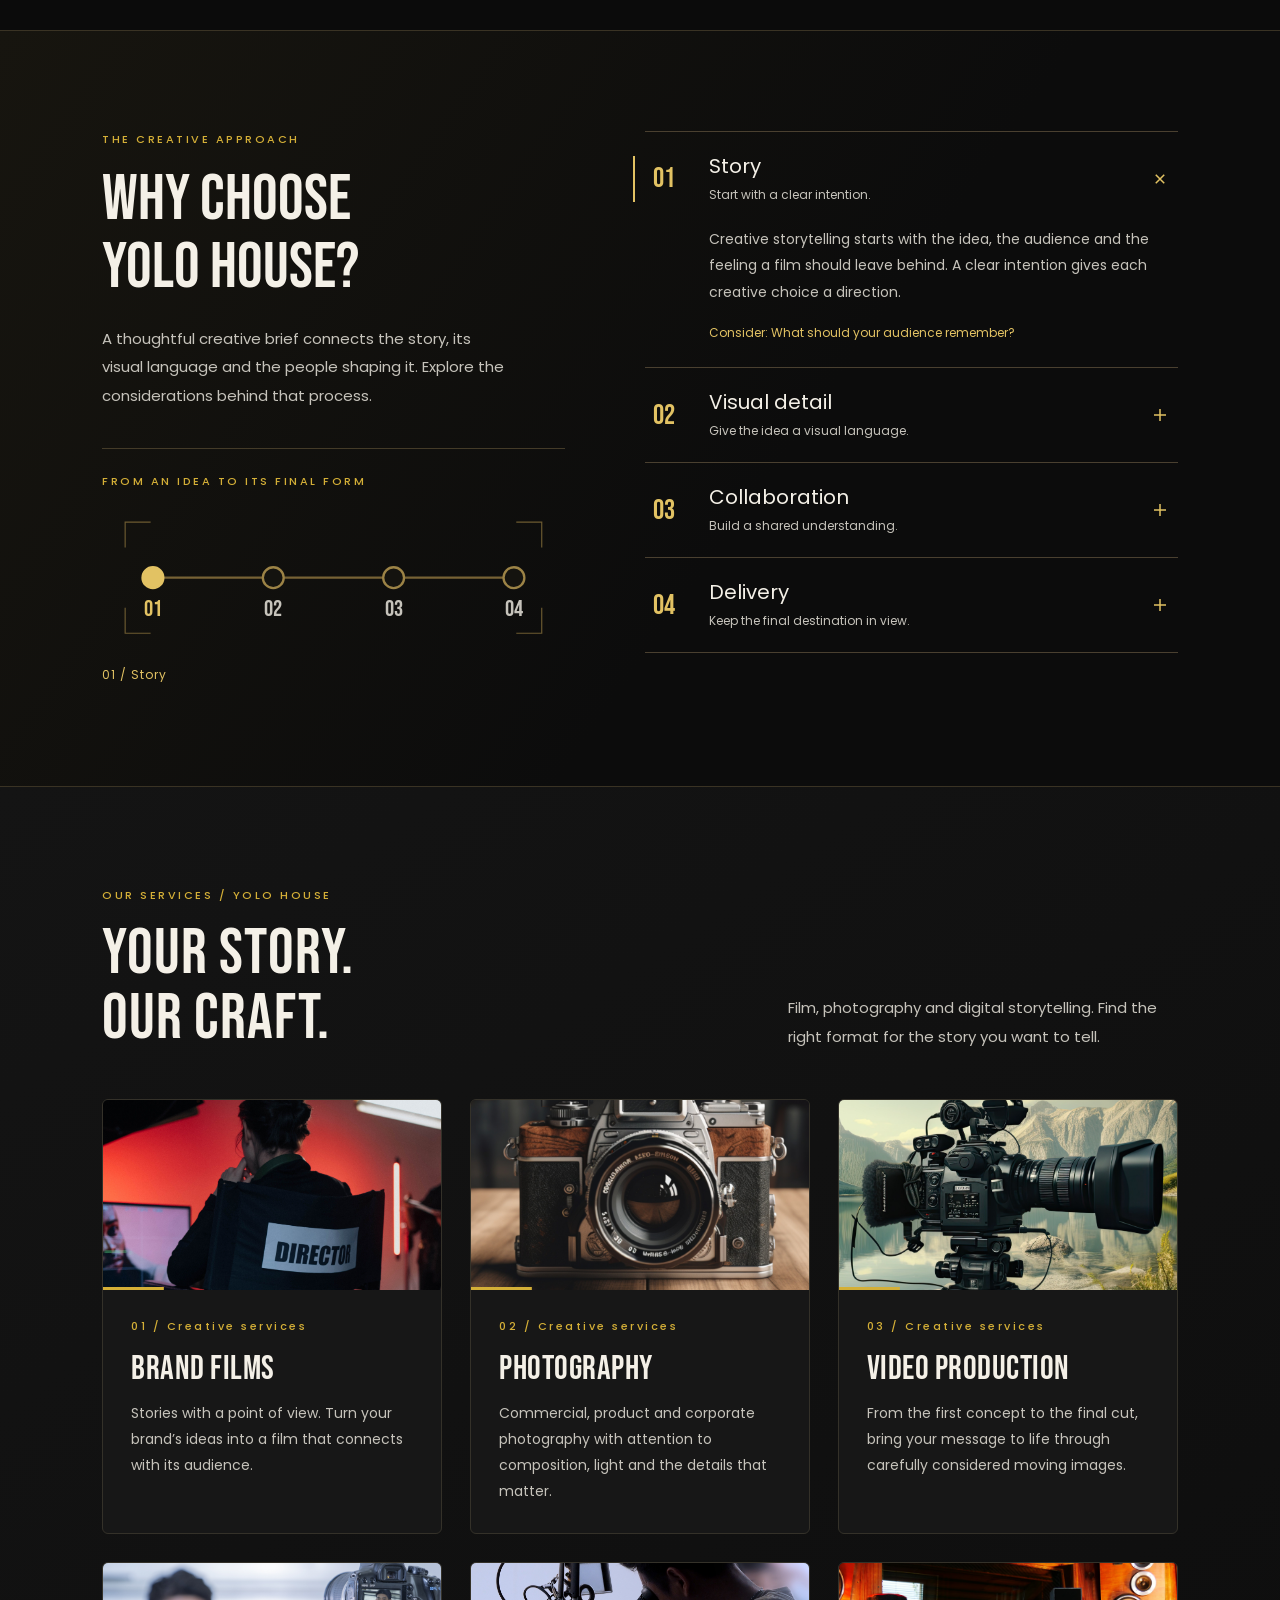
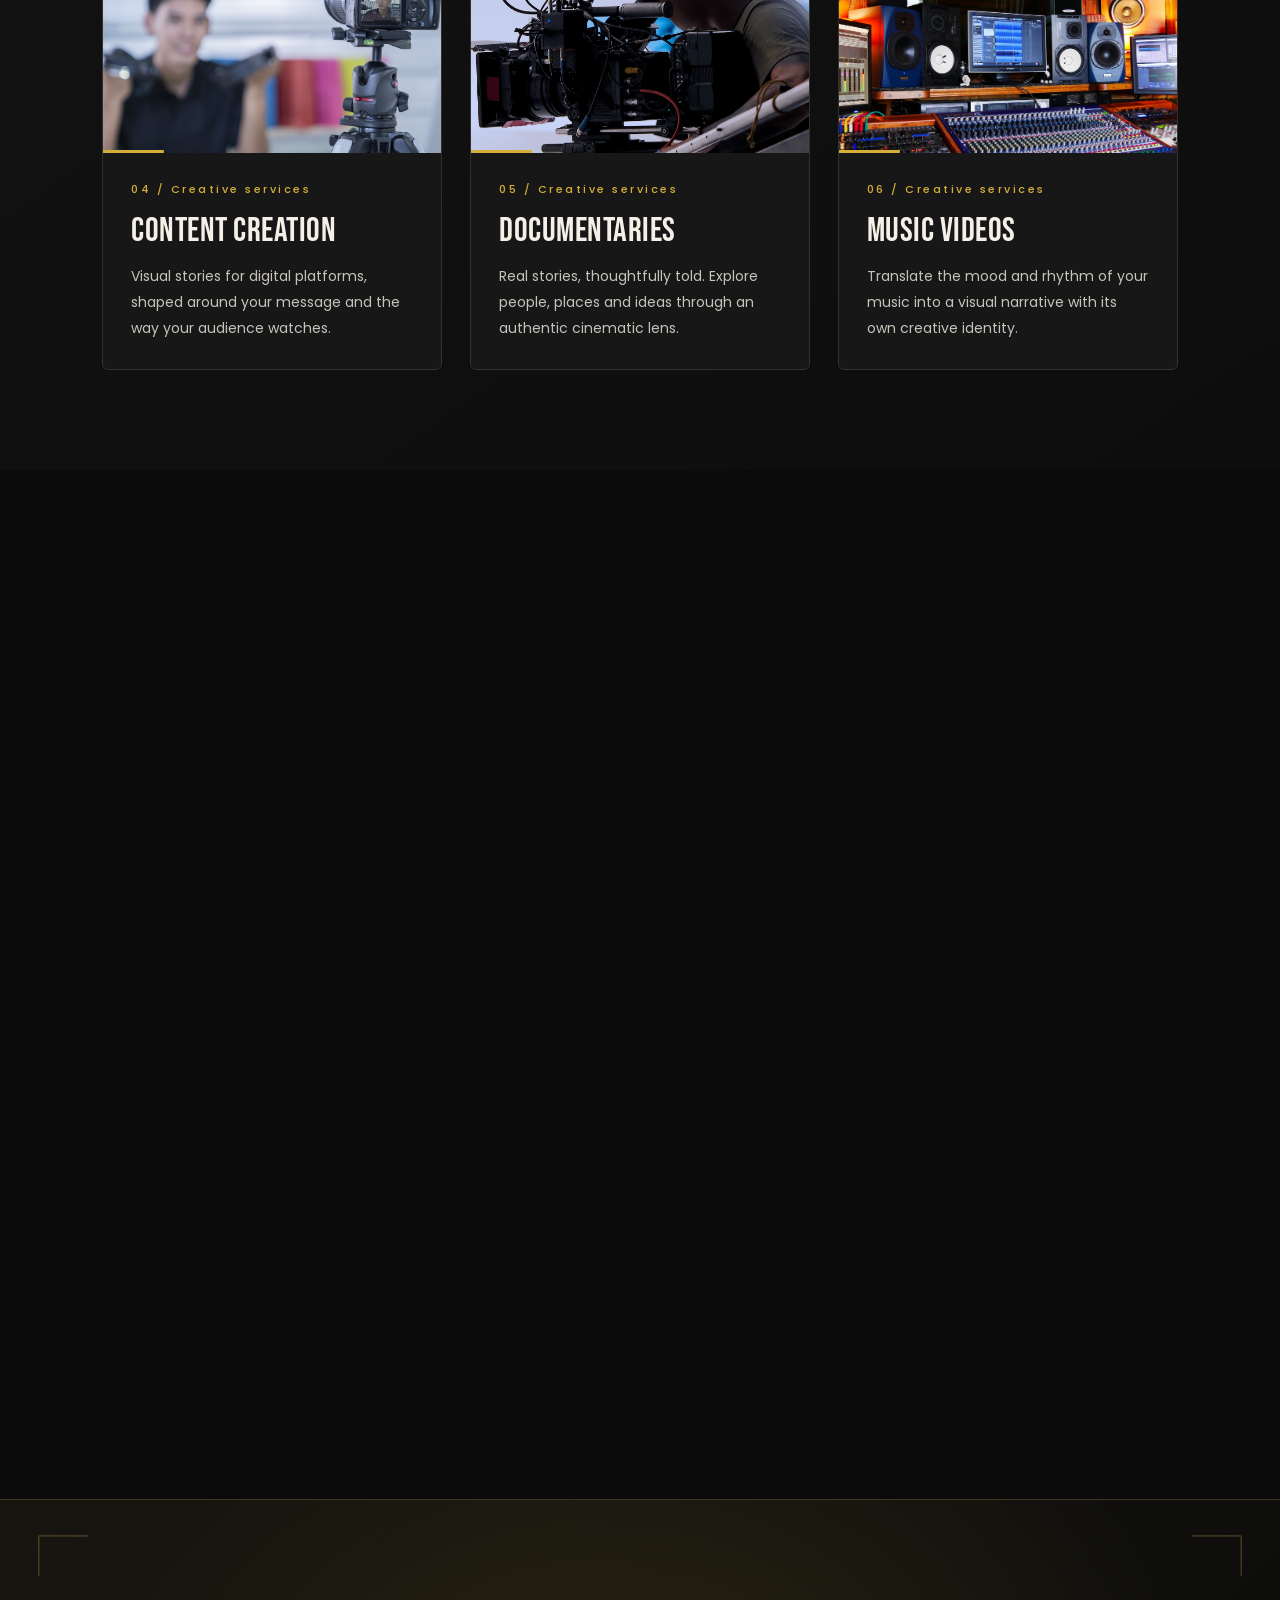
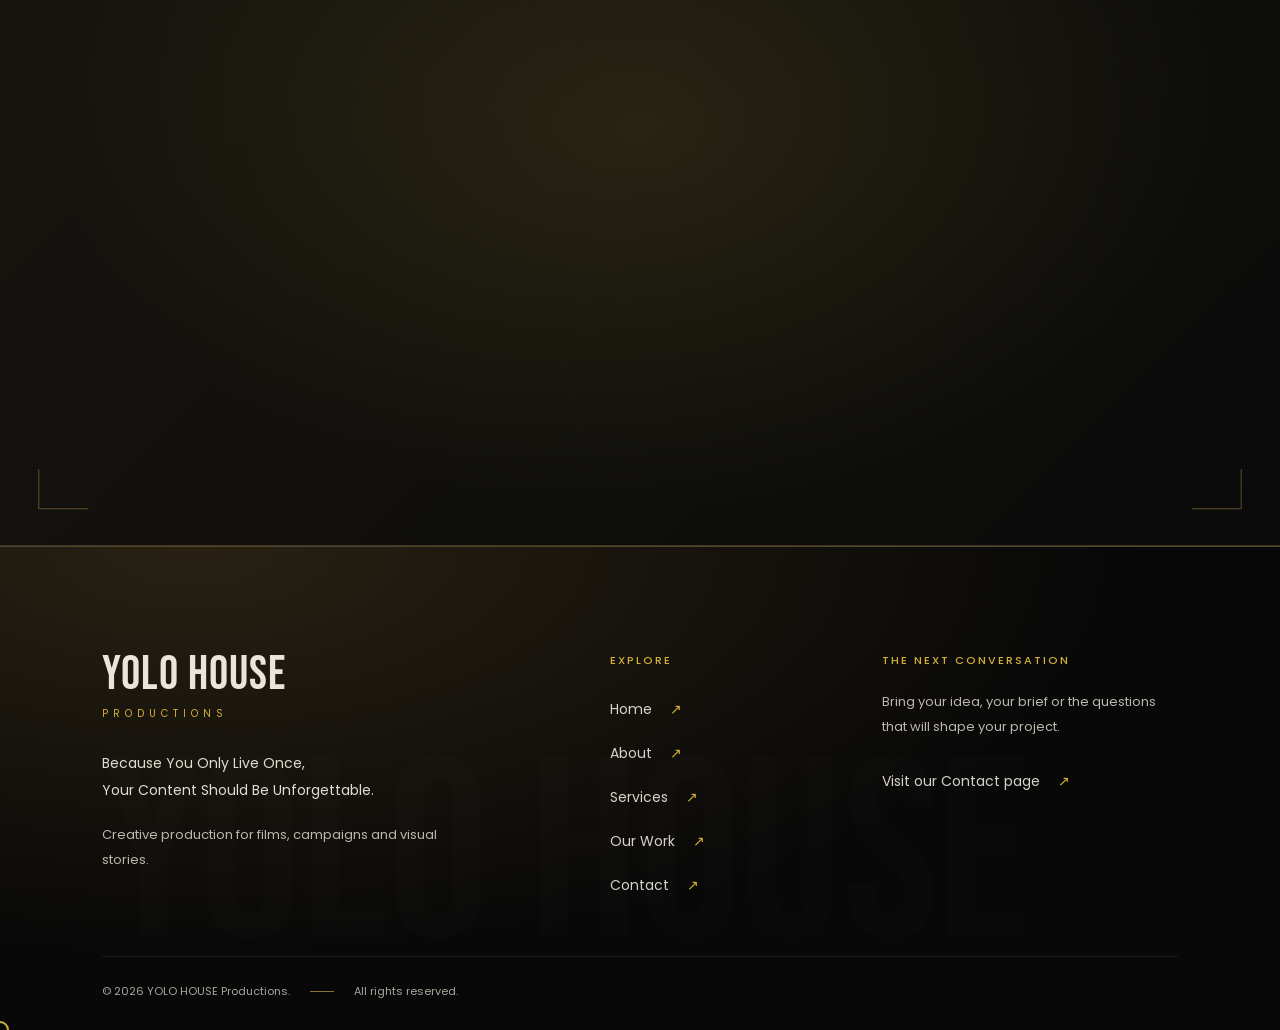
==== commit 99f8b60e: "Improve UI and fix website navigation links" ====
--- a/index.html
+++ b/index.html
@@ -158,39 +158,52 @@
 
 </p>
 
-<div class="stats">
-
-<div>
-
-<h3>18+</h3>
-
-<p>Years Experience</p>
-
-</div>
-
-<div>
-
-<h3>100+</h3>
-
-<p>Projects</p>
-
-</div>
-
-<div>
-
-<h3>50+</h3>
-
-<p>Happy Clients</p>
-
-</div>
-
-</div>
+<a class="text-link" href="about.html">About the studio <span aria-hidden="true">↗</span></a>
 
 </div>
 
 </section>
 
 <!--================ SERVICES ================-->
+
+<section class="home-approach studio-section" aria-labelledby="approach-title">
+    <div class="approach-intro">
+        <span class="studio-kicker">THE CREATIVE APPROACH</span>
+        <h2 id="approach-title">Why choose<br>YOLO HOUSE?</h2>
+        <p>A thoughtful creative brief connects the story, its visual language and the people shaping it. Explore the considerations behind that process.</p>
+        <div class="approach-graphic">
+            <span class="studio-kicker">FROM AN IDEA TO ITS FINAL FORM</span>
+            <svg viewBox="0 0 400 136" role="img" aria-label="A connected creative process: story, visual detail, collaboration and delivery">
+                <path class="approach-frame" d="M20 42V20h22m316 0h22v22M20 94v22h22m316 0h22V94"/>
+                <path class="approach-track" d="M44 68H356" pathLength="100"/>
+                <path class="approach-progress" d="M44 68H356" pathLength="100"/>
+                <g class="approach-node" data-approach-node><circle cx="44" cy="68" r="9"/><text x="44" y="101">01</text></g>
+                <g class="approach-node" data-approach-node><circle cx="148" cy="68" r="9"/><text x="148" y="101">02</text></g>
+                <g class="approach-node" data-approach-node><circle cx="252" cy="68" r="9"/><text x="252" y="101">03</text></g>
+                <g class="approach-node" data-approach-node><circle cx="356" cy="68" r="9"/><text x="356" y="101">04</text></g>
+            </svg>
+            <p class="approach-status" aria-live="polite" aria-atomic="true">Explore the creative stages</p>
+        </div>
+    </div>
+    <div class="approach-steps">
+        <details class="approach-step" name="creative-approach" open data-approach-step>
+            <summary><span class="approach-number" aria-hidden="true">01</span><span><span class="approach-step-title">Story</span><span class="approach-step-subtitle">Start with a clear intention.</span></span><svg viewBox="0 0 20 20" aria-hidden="true"><path d="M4 10h12M10 4v12"/></svg></summary>
+            <div class="approach-detail"><p>Creative storytelling starts with the idea, the audience and the feeling a film should leave behind. A clear intention gives each creative choice a direction.</p><p class="approach-question">Consider: What should your audience remember?</p></div>
+        </details>
+        <details class="approach-step" name="creative-approach" data-approach-step>
+            <summary><span class="approach-number" aria-hidden="true">02</span><span><span class="approach-step-title">Visual detail</span><span class="approach-step-subtitle">Give the idea a visual language.</span></span><svg viewBox="0 0 20 20" aria-hidden="true"><path d="M4 10h12M10 4v12"/></svg></summary>
+            <div class="approach-detail"><p>Composition, light, colour and pacing work together to shape how a story feels. Visual references can help make that direction concrete before production begins.</p><p class="approach-question">Consider: What visual mood supports the story?</p></div>
+        </details>
+        <details class="approach-step" name="creative-approach" data-approach-step>
+            <summary><span class="approach-number" aria-hidden="true">03</span><span><span class="approach-step-title">Collaboration</span><span class="approach-step-subtitle">Build a shared understanding.</span></span><svg viewBox="0 0 20 20" aria-hidden="true"><path d="M4 10h12M10 4v12"/></svg></summary>
+            <div class="approach-detail"><p>A collaborative production process makes room for questions, references and feedback. Agreeing on priorities helps keep the creative direction understandable to everyone involved.</p><p class="approach-question">Consider: Which decisions need a shared agreement?</p></div>
+        </details>
+        <details class="approach-step" name="creative-approach" data-approach-step>
+            <summary><span class="approach-number" aria-hidden="true">04</span><span><span class="approach-step-title">Delivery</span><span class="approach-step-subtitle">Keep the final destination in view.</span></span><svg viewBox="0 0 20 20" aria-hidden="true"><path d="M4 10h12M10 4v12"/></svg></summary>
+            <div class="approach-detail"><p>Thinking about the final format from the concept stage connects production choices with editing and delivery. The intended platform gives the brief a practical destination.</p><p class="approach-question">Consider: Where and how will the finished film be seen?</p></div>
+        </details>
+    </div>
+</section>
 
 <section class="services studio-section" id="services" aria-labelledby="home-services-title">
     <div class="studio-heading"><div><span class="studio-kicker">OUR SERVICES / YOLO HOUSE</span>
@@ -250,17 +263,17 @@
 
 <div class="gallery">
 
-<div class="item"><img src="images/work1.jpg"></div>
-
-<div class="item"><img src="images/work2.jpg"></div>
-
-<div class="item"><img src="images/work3.jpg"></div>
-
-<div class="item"><img src="images/work4.jpg"></div>
-
-<div class="item"><img src="images/work5.jpg"></div>
-
-<div class="item"><img src="images/work6.jpg"></div>
+<button class="item project-trigger" type="button" aria-label="View featured project image 1 of 6" aria-haspopup="dialog" aria-controls="project-lightbox"><img src="images/work1.jpg" alt=""></button>
+
+<button class="item project-trigger" type="button" aria-label="View featured project image 2 of 6" aria-haspopup="dialog" aria-controls="project-lightbox"><img src="images/work2.jpg" alt=""></button>
+
+<button class="item project-trigger" type="button" aria-label="View featured project image 3 of 6" aria-haspopup="dialog" aria-controls="project-lightbox"><img src="images/work3.jpg" alt=""></button>
+
+<button class="item project-trigger" type="button" aria-label="View featured project image 4 of 6" aria-haspopup="dialog" aria-controls="project-lightbox"><img src="images/work4.jpg" alt=""></button>
+
+<button class="item project-trigger" type="button" aria-label="View featured project image 5 of 6" aria-haspopup="dialog" aria-controls="project-lightbox"><img src="images/work5.jpg" alt=""></button>
+
+<button class="item project-trigger" type="button" aria-label="View featured project image 6 of 6" aria-haspopup="dialog" aria-controls="project-lightbox"><img src="images/work6.jpg" alt=""></button>
 
 </div>
 
@@ -268,46 +281,88 @@
 
 <!--================ CTA ================-->
 
-<section class="cta" id="contact">
-
-<h2 id="cta">
-
-Let's Create Something Amazing Together
-
-</h2>
-
-<a href="contact.html" class="primary-btn">
-
-Start Your Project
-
-</a>
-
+<section class="home-project-cta studio-section" id="contact" aria-labelledby="cta">
+    <svg class="project-cta-frame" viewBox="0 0 1000 600" preserveAspectRatio="none" aria-hidden="true" focusable="false">
+        <path d="M52 12H12v40m936-40h40v40M12 548v40h40m896 0h40v-40" vector-effect="non-scaling-stroke"/>
+    </svg>
+    <div class="project-cta-content">
+        <span class="studio-kicker">YOUR NEXT FRAME</span>
+        <h2 id="cta">Let’s create something<br><span>amazing together.</span></h2>
+        <p>Have an idea for a film, a campaign or a visual story? Bring the brief and let’s discuss its direction.</p>
+        <div class="project-cta-actions">
+            <a class="project-cta-primary" href="contact.html">Start Your Project <svg viewBox="0 0 24 24" aria-hidden="true"><path d="M5 12h14m-6-6 6 6-6 6"/></svg></a>
+            <a class="project-cta-secondary" href="portfolio.html">Explore Our Work <svg viewBox="0 0 24 24" aria-hidden="true"><path d="M6 18 18 6M6 6h12v12"/></svg></a>
+        </div>
+    </div>
 </section>
 
 <!--================ FOOTER ================-->
 
-<footer>
-
-<h2>YOLO HOUSE PRODUCTIONS</h2>
-
-<p>
-
-Because You Only Live Once,
-
-Your Content Should Be Unforgettable.
-
-</p>
-
-<p>
-
-© 2026 YOLO House Productions.
-
-All Rights Reserved.
-
-</p>
-
+<footer class="home-footer studio-section" aria-labelledby="footer-brand">
+    <div class="footer-wordmark" aria-hidden="true">YOLO HOUSE</div>
+    <div class="footer-layout">
+        <div class="footer-column footer-brand">
+            <a class="footer-logo" href="index.html" id="footer-brand">YOLO HOUSE<span>PRODUCTIONS</span></a>
+            <p class="footer-tagline">Because You Only Live Once,<br>Your Content Should Be Unforgettable.</p>
+            <p>Creative production for films, campaigns and visual stories.</p>
+        </div>
+        <nav class="footer-column footer-navigation" aria-label="Footer navigation">
+            <h2>EXPLORE</h2>
+            <a href="index.html" aria-current="page">Home <span aria-hidden="true">&#8599;</span></a>
+            <a href="about.html">About <span aria-hidden="true">&#8599;</span></a>
+            <a href="services.html">Services <span aria-hidden="true">&#8599;</span></a>
+            <a href="portfolio.html">Our Work <span aria-hidden="true">&#8599;</span></a>
+            <a href="contact.html">Contact <span aria-hidden="true">&#8599;</span></a>
+        </nav>
+        <div class="footer-column footer-contact">
+            <h2>THE NEXT CONVERSATION</h2>
+            <p>Bring your idea, your brief or the questions that will shape your project.</p>
+            <a class="footer-contact-link" href="contact.html">Visit our Contact page <span aria-hidden="true">&#8599;</span></a>
+        </div>
+    </div>
+    <div class="footer-bottom">
+        <p>© <span data-footer-year>2026</span> YOLO HOUSE Productions.</p>
+        <span class="footer-separator" aria-hidden="true"></span>
+        <p>All rights reserved.</p>
+    </div>
 </footer>
 
+<dialog class="project-lightbox" id="project-lightbox" aria-labelledby="project-lightbox-name" aria-describedby="project-lightbox-help">
+    <h2 class="visually-hidden" id="project-lightbox-name">Featured Projects image viewer</h2>
+    <p class="visually-hidden" id="project-lightbox-help">Use Previous and Next, the Left and Right arrow keys, or swipe across the image. Press Escape or Close to return to the gallery.</p>
+    <div class="viewer-background" aria-hidden="true">
+        <div class="viewer-background-layer"></div>
+        <div class="viewer-background-layer"></div>
+    </div>
+    <div class="viewer-layout">
+        <div class="viewer-topbar">
+            <div class="viewer-meta" aria-live="polite" aria-atomic="true">
+                <p class="viewer-counter"></p>
+                <p class="viewer-title" hidden></p>
+            </div>
+            <button type="button" class="viewer-control viewer-close" aria-label="Close project viewer" data-viewer-close autofocus>
+                <svg viewBox="0 0 24 24" aria-hidden="true"><path d="m6 6 12 12M18 6 6 18"/></svg>
+            </button>
+        </div>
+        <div class="viewer-stage">
+            <img class="viewer-image" data-viewer-image alt="" hidden>
+            <p class="viewer-loading" role="status" hidden>Loading image…</p>
+            <div class="viewer-error" role="status" hidden>
+                <p>This image could not be loaded. You can keep browsing with Previous and Next.</p>
+                <button type="button" class="viewer-control" data-viewer-retry>Retry image</button>
+            </div>
+        </div>
+        <div class="viewer-navigation">
+            <button type="button" class="viewer-control" aria-label="Previous project image" data-viewer-previous>
+                <svg viewBox="0 0 24 24" aria-hidden="true"><path d="M19 12H5m6-6-6 6 6 6"/></svg><span>Previous</span>
+            </button>
+            <button type="button" class="viewer-control" aria-label="Next project image" data-viewer-next>
+                <span>Next</span><svg viewBox="0 0 24 24" aria-hidden="true"><path d="M5 12h14m-6-6 6 6-6 6"/></svg>
+            </button>
+        </div>
+    </div>
+</dialog>
+
 <script src="main.js"></script>
 
 </body>
--- a/style.css
+++ b/style.css
@@ -695,6 +695,62 @@
 ==========================================*/
 
 /* Studio components: shared by the redesigned sections only. */
+.home-approach{
+    display:grid;
+    grid-template-columns:1fr 1.15fr;
+    gap:80px;
+    align-items:start;
+    background:linear-gradient(125deg,#17150f,#0c0c0c 60%);
+    border-block:1px solid #3a3324;
+}
+.approach-intro h2{font-size:clamp(44px,5vw,72px); line-height:1.05; margin:18px 0 24px;}
+.approach-intro > p{color:#c6c3bb; font-size:15px; line-height:1.9; max-width:410px;}
+.approach-graphic{margin-top:38px; padding:24px 0 0; border-top:1px solid #443b28;}
+.approach-graphic > svg{display:block; width:100%; height:auto; margin:8px 0; overflow:visible;}
+.approach-frame{fill:none; stroke:#6d5b31; stroke-width:1;}
+.approach-track,.approach-progress{fill:none; stroke-width:2;}
+.approach-track{stroke:#776235;}
+.approach-progress{stroke:#e2c263; stroke-dasharray:100; stroke-dashoffset:calc(100 - var(--approach-progress,0)); transition:stroke-dashoffset .4s ease;}
+.approach-node circle{fill:#14130f; stroke:#9c8346; stroke-width:2; transition:fill .25s,stroke .25s;}
+.approach-node text{fill:#c6c3bb; text-anchor:middle; font-family:'Bebas Neue',sans-serif; font-size:20px;}
+.approach-node.is-active circle{fill:#e2c263; stroke:#e2c263;}
+.approach-node.is-active text{fill:#e2c263;}
+.approach-graphic .approach-status{color:#e2c263; font-size:12px; letter-spacing:1px; line-height:1.8; margin:0; min-height:22px;}
+.approach-steps{border-top:1px solid #4a4030;}
+.approach-step{position:relative; border-bottom:1px solid #4a4030;}
+.approach-step summary{
+    display:grid;
+    grid-template-columns:36px minmax(0,1fr) 20px;
+    align-items:center;
+    gap:20px;
+    min-height:94px;
+    padding:20px 8px;
+    cursor:pointer;
+    list-style:none;
+    transition:background .2s;
+}
+.approach-step summary::-webkit-details-marker{display:none;}
+.approach-number{font-family:'Bebas Neue',sans-serif; color:#e2c263; font-size:28px;}
+.approach-step-title{display:block; font-size:20px; line-height:1.4; color:#f4f0e7;}
+.approach-step-subtitle{display:block; color:#c6c3bb; font-size:12px; line-height:1.7; margin-top:5px;}
+.approach-step summary > svg{width:20px; height:20px; fill:none; stroke:#e2c263; stroke-width:1.5; transition:transform .25s;}
+.approach-step[open] summary > svg{transform:rotate(45deg);}
+.approach-step summary:hover,.approach-step summary:focus-visible{background:#d4af370a;}
+.approach-step summary:focus-visible{outline:2px solid #efcf75; outline-offset:4px;}
+.approach-step[open]::before{content:""; position:absolute; top:24px; left:-12px; width:2px; height:46px; background:#e2c263;}
+.approach-detail{padding:0 28px 24px 64px; min-height:140px;}
+.approach-detail p{color:#c6c3bb; font-size:14px; line-height:1.9; margin:0;}
+.approach-detail .approach-question{color:#e2c263; font-size:12px; line-height:1.8; margin-top:16px;}
+.home-approach.approach-enhanced:not(.is-in-view) .approach-track{stroke-dasharray:100; stroke-dashoffset:100;}
+.home-approach.approach-enhanced .approach-track{stroke-dasharray:100; stroke-dashoffset:0; transition:stroke-dashoffset .7s ease;}
+.home-approach.approach-enhanced:not(.is-in-view) .approach-step{opacity:0; transform:translateY(6px);}
+.home-approach.approach-enhanced .approach-step{transition:opacity .35s ease,transform .35s ease;}
+.home-approach.is-in-view .approach-step:nth-child(2){transition-delay:.05s;}
+.home-approach.is-in-view .approach-step:nth-child(3){transition-delay:.1s;}
+.home-approach.is-in-view .approach-step:nth-child(4){transition-delay:.15s;}
+@media(max-width:992px){.home-approach{grid-template-columns:1fr; gap:40px;}.approach-graphic{max-width:480px;}}
+@media(max-width:576px){.approach-step summary{gap:14px; grid-template-columns:30px minmax(0,1fr) 20px;}.approach-step-title{font-size:18px;}.approach-detail{padding-left:52px; padding-right:8px; min-height:180px;}.approach-step[open]::before{left:-8px;}}
+
 .studio-section{color:#f4f0e7; padding:100px 8%;}
 .studio-heading{display:flex; justify-content:space-between; align-items:flex-end; gap:40px; margin-bottom:48px;}
 .studio-kicker{display:block; color:var(--gold); font-size:11px; font-weight:500; letter-spacing:2.5px; line-height:1.6;}
@@ -812,6 +868,117 @@
     transform:scale(1.12);
 }
 
+/* Homepage gallery triggers retain the existing .item geometry and effects. */
+.project-trigger{
+    display:block;
+    width:100%;
+    min-width:0;
+    padding:0;
+    border:0;
+    background:transparent;
+    color:inherit;
+    font:inherit;
+    cursor:pointer;
+}
+
+/* Native dialog top layer keeps the cinematic viewer above the fixed header. */
+body.project-viewer-open{position:fixed; width:100%; overflow:hidden;}
+.project-lightbox{
+    position:fixed;
+    inset:0;
+    width:100%;
+    max-width:none;
+    height:100vh;
+    height:100dvh;
+    max-height:none;
+    margin:0;
+    padding:0;
+    border:0;
+    background:#050505;
+    color:#f4f0e7;
+    font-family:'Poppins',sans-serif;
+    overflow:hidden;
+    overscroll-behavior:contain;
+    isolation:isolate;
+}
+.project-lightbox[open]{animation:viewer-open .24s ease-out;}
+.project-lightbox::backdrop{background:rgba(0,0,0,.96); animation:viewer-open .24s ease-out;}
+.viewer-background{position:absolute; inset:0; overflow:hidden; pointer-events:none;}
+.viewer-background-layer{
+    position:absolute;
+    inset:-32px;
+    background-position:center;
+    background-size:cover;
+    filter:blur(22px) brightness(.24);
+    opacity:0;
+    transition:opacity .35s ease;
+}
+.viewer-background-layer.is-visible{opacity:1;}
+.viewer-layout{
+    position:relative;
+    display:grid;
+    grid-template-rows:auto minmax(0,1fr) auto;
+    gap:20px;
+    height:100%;
+    padding:max(24px,env(safe-area-inset-top)) max(24px,env(safe-area-inset-right)) max(24px,env(safe-area-inset-bottom)) max(24px,env(safe-area-inset-left));
+}
+.viewer-topbar{display:flex; justify-content:space-between; align-items:center; gap:24px; min-width:0;}
+.viewer-meta{min-width:0;}
+.viewer-meta p{margin:0;}
+.viewer-counter{color:#e2c263; font-size:13px; font-weight:500; letter-spacing:3px; font-variant-numeric:tabular-nums;}
+.viewer-title{color:#f4f0e7; font-size:14px; line-height:1.6; max-width:60vw; overflow-wrap:anywhere;}
+.viewer-stage{display:grid; place-items:center; min-width:0; min-height:0; touch-action:pan-y pinch-zoom;}
+.viewer-image{
+    display:block;
+    width:auto;
+    height:auto;
+    max-width:100%;
+    max-height:100%;
+    object-fit:contain;
+    opacity:1;
+    transform:scale(1);
+    transition:opacity .18s ease,transform .25s ease;
+    box-shadow:0 20px 70px #0008;
+    user-select:none;
+    -webkit-user-select:none;
+}
+.project-lightbox[data-state="loading"] .viewer-image{opacity:0; transform:scale(.985);}
+.viewer-loading,.viewer-error{grid-area:1/1; max-width:360px; text-align:center; color:#e5decc; font-size:14px; line-height:1.8;}
+.viewer-image{grid-area:1/1;}
+.viewer-error p{margin-bottom:20px;}
+.viewer-navigation{display:flex; justify-content:center; gap:20px;}
+.viewer-control{
+    display:inline-flex;
+    align-items:center;
+    justify-content:center;
+    gap:14px;
+    min-width:48px;
+    min-height:48px;
+    padding:12px 20px;
+    border:1px solid #a68b42;
+    border-radius:4px;
+    background:rgba(10,10,10,.65);
+    color:#e2c263;
+    font:inherit;
+    font-size:13px;
+    line-height:1.4;
+    cursor:pointer;
+    transition:background .2s,border-color .2s,color .2s;
+}
+.viewer-close{padding:12px; flex-shrink:0;}
+.viewer-control svg{width:22px; height:22px; fill:none; stroke:currentColor; stroke-width:1.5;}
+.viewer-control:hover{background:#242014; border-color:#e2c263; color:#fff0bc;}
+.viewer-control:focus-visible{outline:2px solid #efcf75; outline-offset:4px;}
+.project-lightbox [hidden]{display:none;}
+@keyframes viewer-open{from{opacity:0;}to{opacity:1;}}
+@media(max-width:768px){
+    .viewer-layout{gap:16px; padding:max(16px,env(safe-area-inset-top)) max(16px,env(safe-area-inset-right)) max(16px,env(safe-area-inset-bottom)) max(16px,env(safe-area-inset-left));}
+    .viewer-navigation{gap:16px;}
+    .viewer-control{padding-inline:16px;}
+    .viewer-close{padding:12px;}
+    .viewer-background-layer{filter:blur(16px) brightness(.24);}
+}
+
 /*==========================================
     CTA
 ==========================================*/
@@ -824,6 +991,47 @@
 .cta h2{
     margin-bottom:35px;
     font-size:65px;
+}
+
+/* Homepage-only invitation; no generic CTA or magnetic-button classes. */
+.home-project-cta{
+    position:relative;
+    isolation:isolate;
+    overflow:hidden;
+    background:#10100d;
+    text-align:center;
+    border-block:1px solid #3c3524;
+}
+.home-project-cta::before{
+    content:"";
+    position:absolute;
+    inset:0;
+    z-index:-1;
+    background:radial-gradient(ellipse at var(--cta-spot-x,50%) var(--cta-spot-y,35%),rgba(212,175,55,.12),transparent 65%),linear-gradient(135deg,#17150f,#0a0a0a);
+    pointer-events:none;
+}
+.project-cta-frame{position:absolute; inset:24px; width:calc(100% - 48px); height:calc(100% - 48px); fill:none; stroke:#8a713b; stroke-width:1; opacity:.65; pointer-events:none;}
+.project-cta-content{max-width:1000px; margin:20px auto;}
+.project-cta-content h2{font-family:'Bebas Neue',sans-serif; font-size:clamp(46px,7vw,100px); line-height:1.05; letter-spacing:1px; margin:22px 0 28px; text-wrap:balance;}
+.project-cta-content h2 span{color:#e2c263;}
+.project-cta-content > p{max-width:570px; margin:0 auto; color:#c6c3bb; font-size:15px; line-height:1.9;}
+.project-cta-actions{display:flex; justify-content:center; align-items:center; gap:32px; margin-top:36px;}
+.project-cta-primary,.project-cta-secondary{display:inline-flex; justify-content:center; align-items:center; gap:20px; min-height:52px; font-size:14px; font-weight:500; line-height:1.5;}
+.project-cta-primary{padding:16px 28px; border:1px solid #d4af37; border-radius:4px; color:#111; background:#d4af37; transition:background .25s,border-color .25s,box-shadow .25s;}
+.project-cta-primary:hover,.project-cta-primary:focus-visible{background:#e2c263; border-color:#e2c263; box-shadow:0 0 24px #d4af3718;}
+.project-cta-primary svg,.project-cta-secondary svg{width:22px; height:22px; fill:none; stroke:currentColor; stroke-width:1.5; flex-shrink:0;}
+.project-cta-secondary{position:relative; padding:14px 0; color:#e2c263;}
+.project-cta-secondary::after{content:""; position:absolute; bottom:5px; left:0; width:100%; height:1px; background:currentColor; transform:scaleX(.25); transform-origin:left; transition:transform .3s ease;}
+.project-cta-secondary:hover::after,.project-cta-secondary:focus-visible::after{transform:scaleX(1);}
+.project-cta-primary:focus-visible,.project-cta-secondary:focus-visible{outline:2px solid #efcf75; outline-offset:6px;}
+.home-project-cta.cta-enhanced:not(.is-in-view) .project-cta-content{opacity:0; transform:translateY(8px);}
+.home-project-cta.cta-enhanced .project-cta-content{transition:opacity .5s ease,transform .5s ease;}
+@media(max-width:576px){
+    .project-cta-frame{inset:16px; width:calc(100% - 32px); height:calc(100% - 32px);}
+    .project-cta-content{margin:16px auto;}
+    .project-cta-content h2{letter-spacing:.5px;}
+    .project-cta-actions{flex-direction:column; gap:16px; margin-top:28px;}
+    .project-cta-primary{width:100%; max-width:300px; padding-inline:20px;}
 }
 
 /*==========================================
@@ -2490,6 +2698,13 @@
 
 /* Reduced motion keeps content visible without entrance or decorative movement. */
 @media(prefers-reduced-motion:reduce){
+    .home-project-cta.cta-enhanced .project-cta-content,.project-cta-primary,.project-cta-secondary::after{transition:none;}
+    .home-approach.approach-enhanced .approach-track,.approach-progress,
+    .home-approach.approach-enhanced .approach-step,.approach-step summary,
+    .approach-step summary > svg,.approach-node circle{transition:none;}
+    .project-lightbox[open],.project-lightbox::backdrop{animation:none;}
+    .project-lightbox .viewer-background-layer,.project-lightbox .viewer-control{transition:none;}
+    .project-lightbox[data-state] .viewer-image{transform:none; transition:none;}
     .showcase-frame,.showcase-disclosure summary svg,
     .services [data-service-showcase] .studio-card-image::after{transition:none;}
     .showcase-disclosure[open] .showcase-detail{animation:none;}
@@ -2506,3 +2721,31 @@
     .primary-btn:hover,.card:hover{transform:none;}
     .custom-cursor{display:none;}
 }
+
+/* Homepage closing scene; other page footers retain their existing treatment. */
+.home-footer{position:relative;isolation:isolate;overflow:hidden;padding:80px 8% 28px;text-align:left;background:radial-gradient(ellipse at 15% 0%,#282113 0%,transparent 60%),#080808;border-top:1px solid #554529;}
+.footer-wordmark{position:absolute;bottom:42px;left:8%;z-index:-1;font-family:'Bebas Neue',sans-serif;font-size:clamp(100px,20vw,280px);line-height:1;color:#ffffff03;white-space:nowrap;pointer-events:none;user-select:none;}
+.footer-layout{display:grid;grid-template-columns:1.5fr .7fr 1fr;gap:clamp(32px,5vw,80px);padding-bottom:48px;}
+.home-footer .footer-column{position:relative;padding-top:24px;min-width:0;}
+.footer-column::before{content:"";position:absolute;top:0;left:0;width:64px;height:1px;background:#b69851;transform-origin:left;transition:transform .7s ease;}
+.home-footer.footer-enhanced .footer-column:not(.show)::before{transform:scaleX(0);}
+.home-footer .footer-logo{display:inline-block;font-family:'Bebas Neue',sans-serif;font-size:48px;line-height:1;color:#e9e5da;letter-spacing:1px;}
+.footer-logo span{display:block;margin-top:10px;font-family:'Poppins',sans-serif;font-size:10px;letter-spacing:5px;color:#d4af37;}
+.home-footer p{font-size:13px;line-height:1.9;color:#bbb7ad;margin:20px 0 0;max-width:340px;}
+.home-footer .footer-tagline{color:#e0dcd2;font-size:14px;margin-top:26px;}
+.home-footer h2{font-family:'Poppins',sans-serif;font-size:11px;letter-spacing:2px;line-height:1.7;color:#d4af37;margin:0 0 18px;}
+.home-footer .footer-navigation{position:relative;inset:auto;width:auto;height:auto;display:block;padding:24px 0 0;overflow:visible;transform:none;visibility:visible;background:none;border:0;z-index:auto;transition:none;}
+.home-footer .footer-navigation a,.footer-contact-link{position:relative;display:flex;align-items:center;justify-content:space-between;gap:18px;min-height:44px;width:fit-content;max-width:100%;font-size:14px;color:#d7d3c9;transition:color .25s;}
+.home-footer a:not(.footer-logo)::after{content:"";position:absolute;left:0;bottom:6px;width:100%;height:1px;background:#d4af37;transform:scaleX(0);transform-origin:left;transition:transform .25s;}
+.home-footer a:hover,.home-footer a:focus-visible{color:#e2c263;}
+.home-footer a:hover::after,.home-footer a:focus-visible::after{transform:scaleX(1);}
+.home-footer a span[aria-hidden]{color:#d4af37;transition:transform .25s;}
+.home-footer a:hover span[aria-hidden],.home-footer a:focus-visible span[aria-hidden]{transform:translate(2px,-2px);}
+.home-footer a:focus-visible{outline:2px solid #efcf75;outline-offset:5px;border-radius:2px;}
+.home-footer .footer-contact-link{margin-top:20px;}
+.footer-bottom{display:flex;align-items:center;gap:20px;flex-wrap:wrap;border-top:1px solid #ffffff14;padding-top:24px;}
+.home-footer .footer-bottom p{margin:0;font-size:11px;color:#aaa69c;}
+.footer-separator{width:24px;height:1px;background:#8a713b;}
+@media(max-width:992px){.footer-layout{grid-template-columns:1fr 1fr;gap:36px;}.footer-brand{grid-column:1/-1;}.home-footer{padding:60px 6% 28px;}}
+@media(max-width:576px){.footer-layout{grid-template-columns:1fr;gap:28px;padding-bottom:32px;}.footer-brand{grid-column:auto;}.home-footer{padding-top:44px;}.footer-bottom{gap:12px;padding-right:64px;}.footer-wordmark{bottom:60px;}}
+@media(prefers-reduced-motion:reduce){.home-footer .footer-column::before,.home-footer a,.home-footer a::after,.home-footer a span[aria-hidden]{transition:none;}.home-footer.footer-enhanced .footer-column:not(.show)::before{transform:none;}}
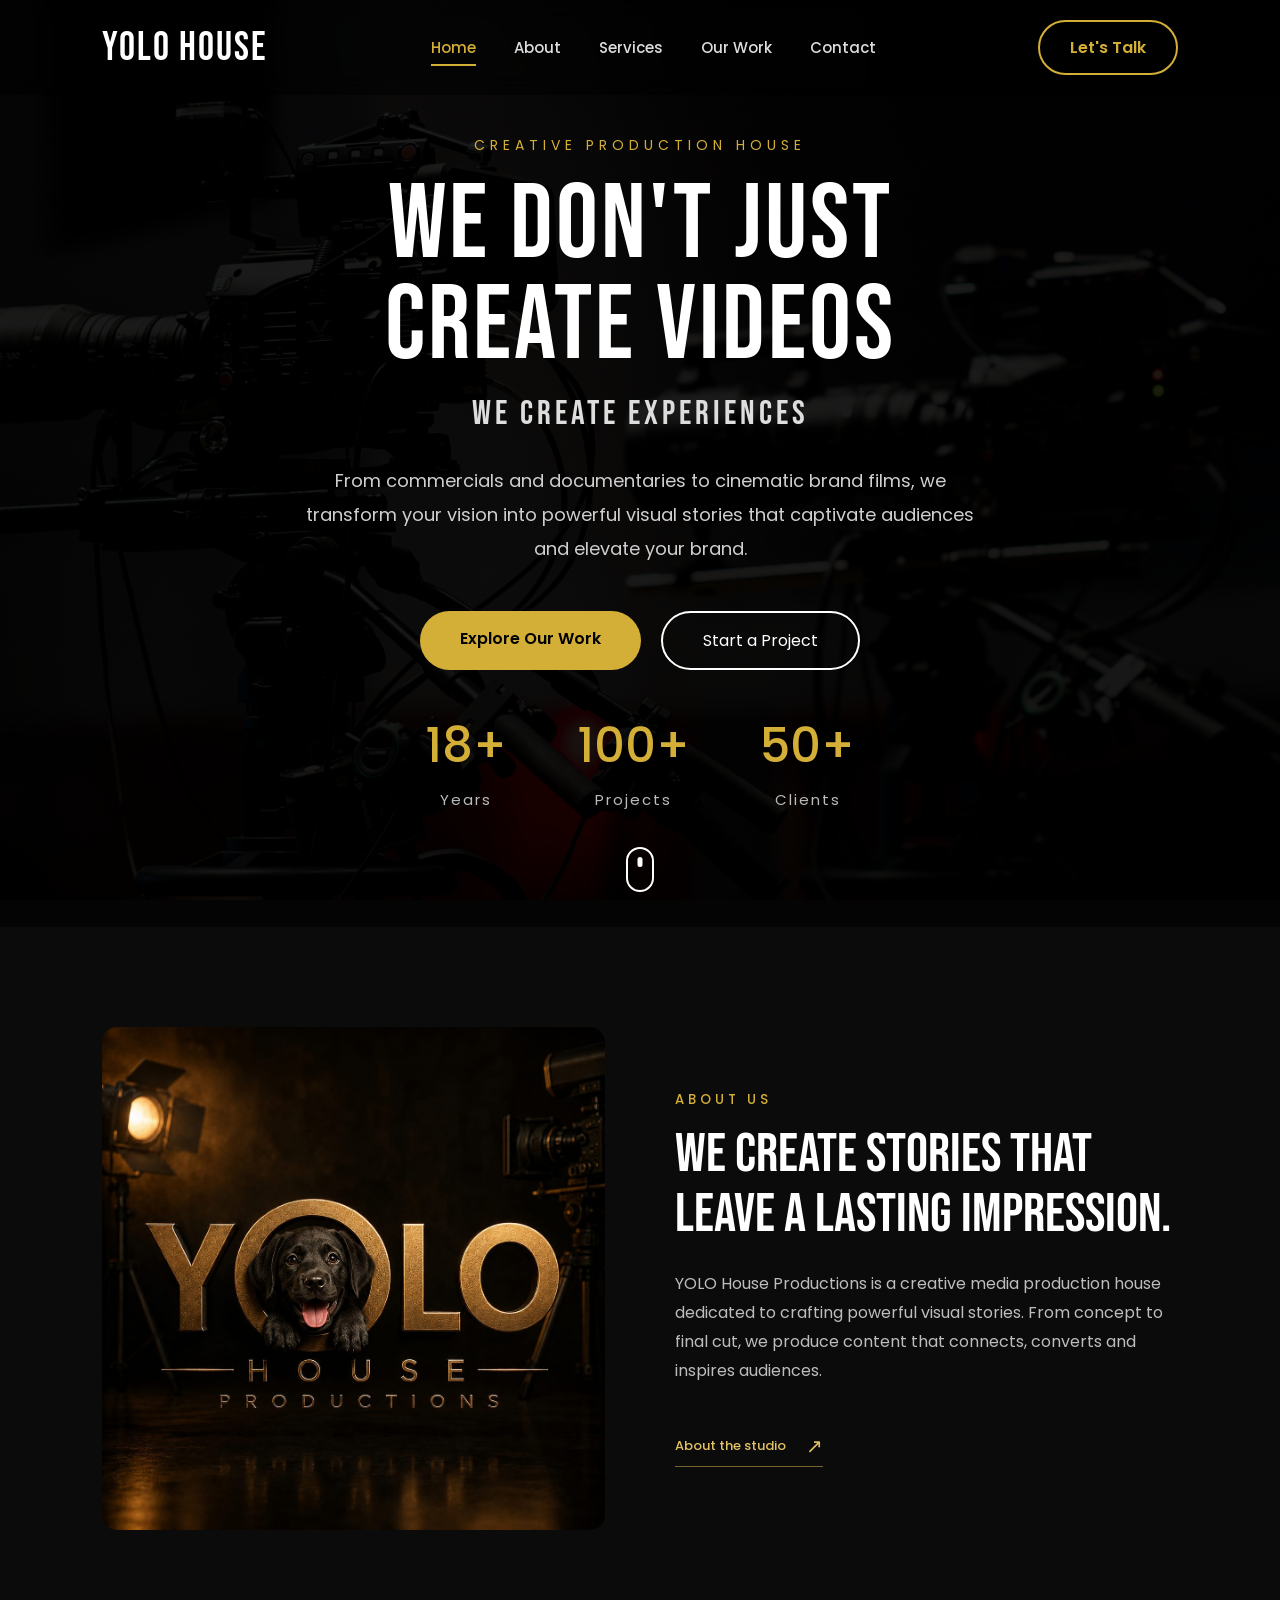
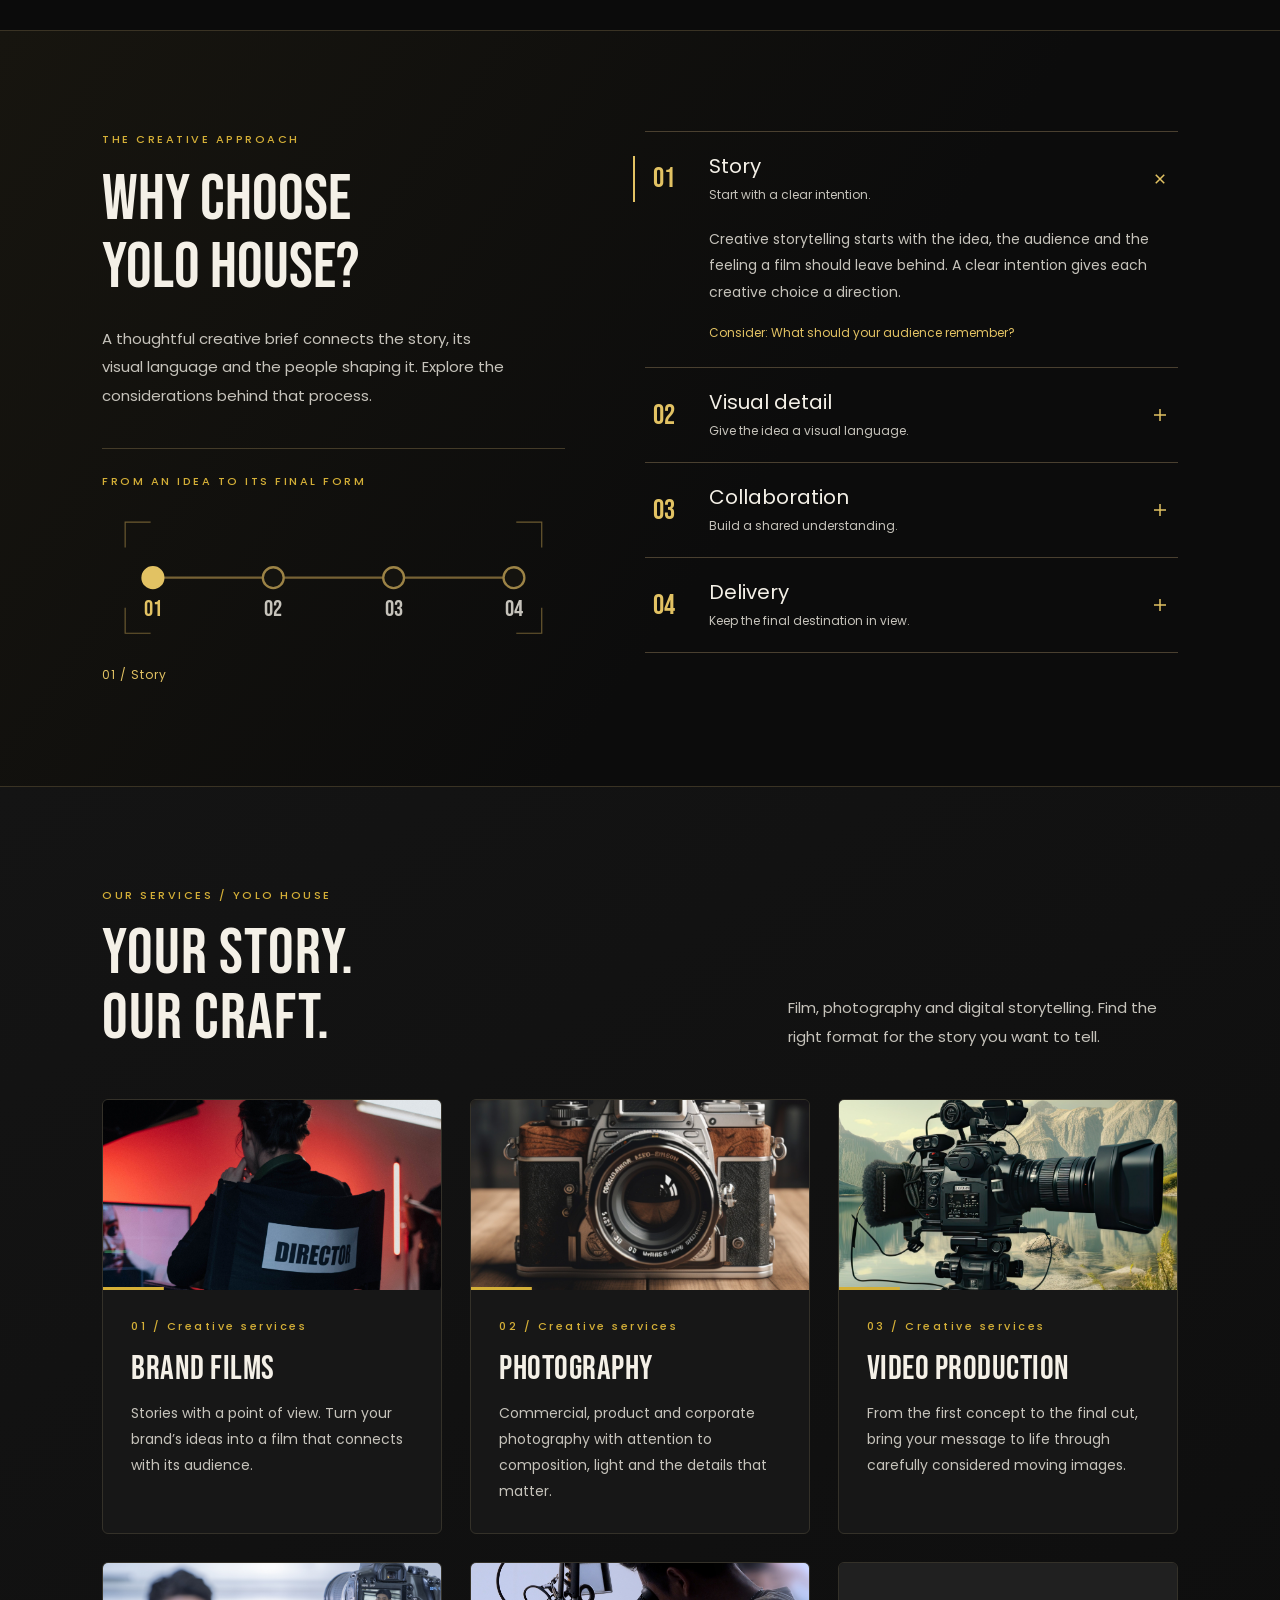
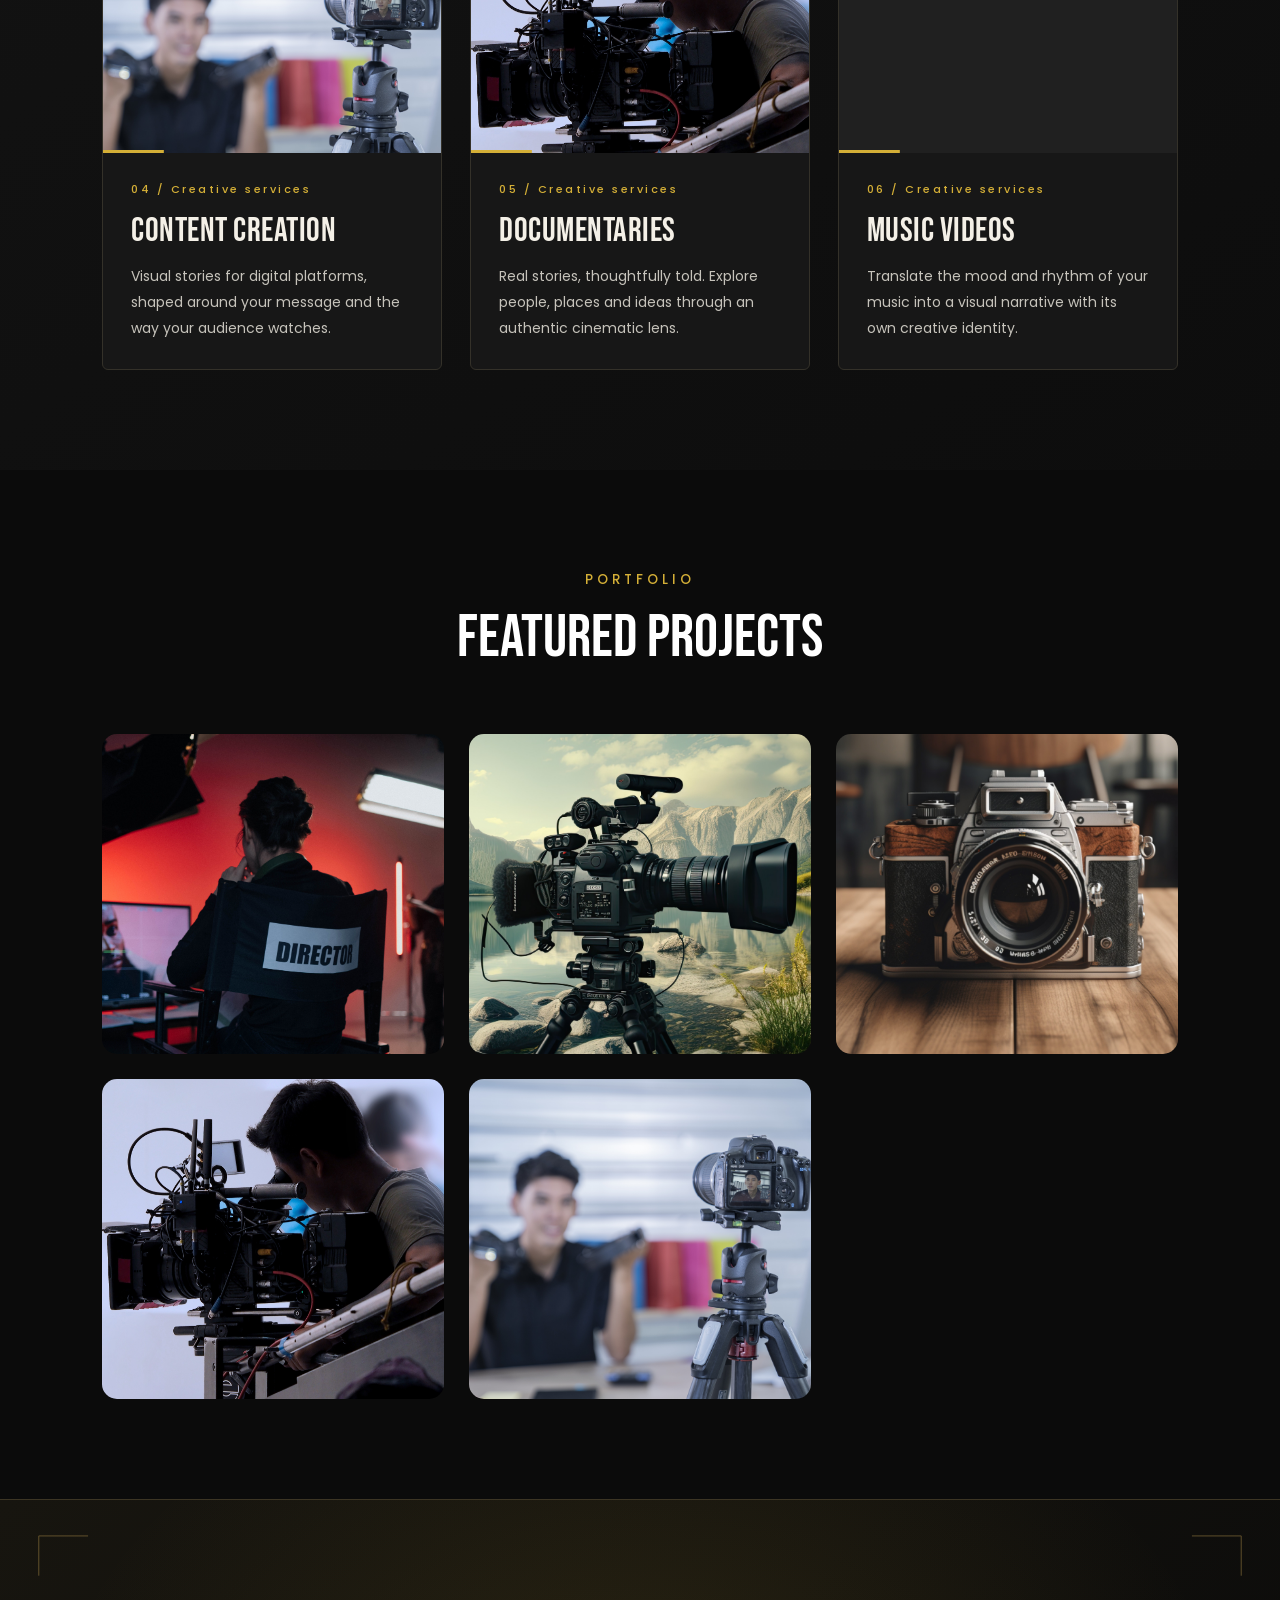
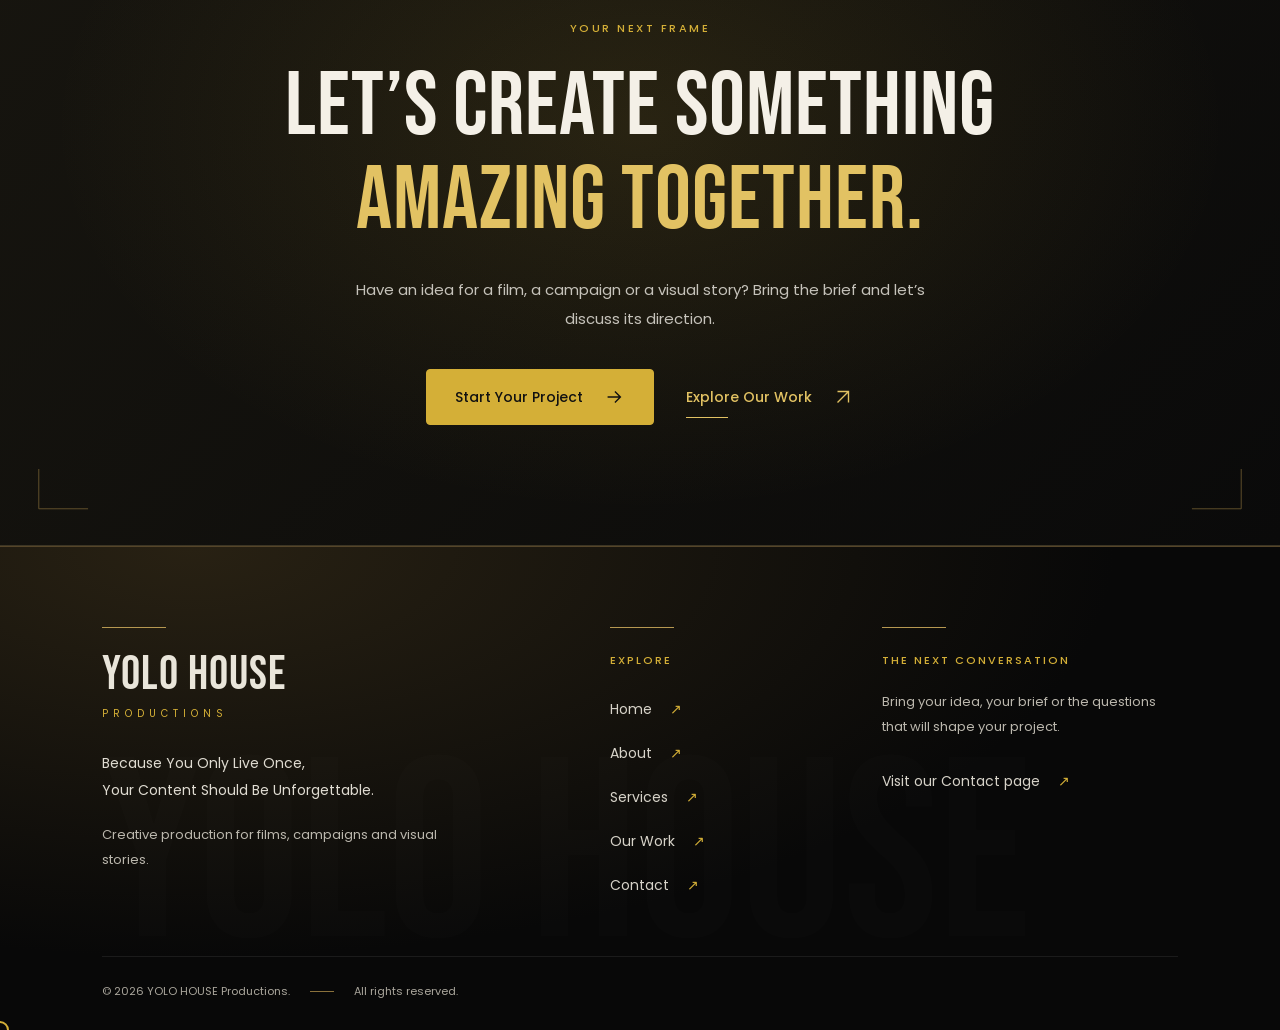
==== commit 86a883cd: "Improve UI and fix website navigation links" ====
--- a/index.html
+++ b/index.html
@@ -4,16 +4,33 @@
 <meta charset="UTF-8">
 <meta name="viewport" content="width=device-width, initial-scale=1.0">
 
-<title>YOLO House Productions</title>
+<title>YOLO HOUSE Productions | Film &amp; Creative Production</title>
+<meta name="description" content="Explore YOLO HOUSE Productions: creative storytelling through brand films, documentaries, photography and video production. Discuss your next visual project.">
+<link rel="canonical" href="https://megamindprashant320.github.io/Yolo_house/">
+<meta property="og:type" content="website">
+<meta property="og:site_name" content="YOLO HOUSE Productions">
+<meta property="og:title" content="YOLO HOUSE Productions | Film &amp; Creative Production">
+<meta property="og:description" content="Creative storytelling through film, photography and video production. Explore our work and discuss your next visual project.">
+<meta property="og:url" content="https://megamindprashant320.github.io/Yolo_house/">
+<meta property="og:image" content="https://megamindprashant320.github.io/Yolo_house/images/hero.jpg">
+<meta property="og:image:alt" content="YOLO HOUSE cinematic homepage background">
+<meta name="twitter:card" content="summary_large_image">
+<meta name="twitter:title" content="YOLO HOUSE Productions | Film &amp; Creative Production">
+<meta name="twitter:description" content="Creative storytelling through film, photography and video production.">
+<meta name="twitter:image" content="https://megamindprashant320.github.io/Yolo_house/images/hero.jpg">
+<meta name="twitter:image:alt" content="YOLO HOUSE cinematic homepage background">
+<link rel="preload" as="image" href="images/hero.jpg" fetchpriority="high">
 
 <link rel="preconnect" href="https://fonts.googleapis.com">
-<link href="https://fonts.googleapis.com/css2?family=Bebas+Neue&family=Poppins:wght@300;400;500;600&display=swap" rel="stylesheet">
+<link rel="preconnect" href="https://fonts.gstatic.com" crossorigin>
+<link href="https://fonts.googleapis.com/css2?family=Bebas+Neue&family=Poppins:wght@300;400;500;600;700&display=swap" rel="stylesheet">
 
 <link rel="stylesheet" href="style.css">
 
 </head>
 
-<body>
+<body class="home-page">
+<a class="skip-link" href="#main-content">Skip to content</a>
 
 <!--================ NAVBAR ================-->
 
@@ -21,7 +38,7 @@
 
 <header>
     <a class="logo" href="index.html">
-        <h2>YOLO HOUSE</h2>
+        <span class="logo-title">YOLO HOUSE</span>
     </a>
 
     <button class="menu-toggle" type="button" aria-label="Open menu" aria-expanded="false" aria-controls="primary-navigation">
@@ -47,6 +64,7 @@
 
 <!--================ HERO ================-->
 
+<main id="main-content" tabindex="-1">
 <section class="hero" id="home">
 
 <div class="overlay"></div>
@@ -90,7 +108,7 @@
 
 <div>
 
-<h3>18+</h3>
+<span class="hero-stat-value">18+</span>
 
 <span>Years</span>
 
@@ -98,7 +116,7 @@
 
 <div>
 
-<h3>100+</h3>
+<span class="hero-stat-value">100+</span>
 
 <span>Projects</span>
 
@@ -106,7 +124,7 @@
 
 <div>
 
-<h3>50+</h3>
+<span class="hero-stat-value">50+</span>
 
 <span>Clients</span>
 
@@ -130,13 +148,13 @@
 
 <div class="left">
 
-<img src="images/about.jpg" alt="about">
+<img src="images/about.jpg" alt="YOLO HOUSE Productions gold wordmark with a puppy, camera and studio light" width="1129" height="1129" loading="lazy" decoding="async">
 
 </div>
 
 <div class="right">
 
-<h5>ABOUT US</h5>
+<span class="home-eyebrow">ABOUT US</span>
 
 <h2>
 
@@ -210,42 +228,42 @@
     <h2 id="home-services-title">Your story.<br>Our craft.</h2></div>
     <p>Film, photography and digital storytelling. Find the right format for the story you want to tell.</p></div>
     <div class="studio-grid"><article class="studio-card" data-service-showcase>
-    <div class="studio-card-image"><div class="showcase-frame"><img src="images/work1.jpg" alt="Director on a cinematic set" loading="lazy"></div></div>
+    <div class="studio-card-image"><div class="showcase-frame"><img src="images/work1.jpg" alt="Director seated on a red-lit film set" loading="lazy" width="4160" height="4160" decoding="async"></div></div>
     <div class="studio-card-body">
         <span class="studio-kicker">01 / Creative services</span>
         <h3>Brand Films</h3><p>Stories with a point of view. Turn your brand’s ideas into a film that connects with its audience.</p>
     </div>
 </article>
 <article class="studio-card" data-service-showcase>
-    <div class="studio-card-image"><div class="showcase-frame"><img src="images/work3.jpg" alt="Camera and lens detail" loading="lazy"></div></div>
+    <div class="studio-card-image"><div class="showcase-frame"><img src="images/work3.jpg" alt="Vintage still camera on a wooden surface" loading="lazy" width="3736" height="3736" decoding="async"></div></div>
     <div class="studio-card-body">
         <span class="studio-kicker">02 / Creative services</span>
         <h3>Photography</h3><p>Commercial, product and corporate photography with attention to composition, light and the details that matter.</p>
     </div>
 </article>
 <article class="studio-card" data-service-showcase>
-    <div class="studio-card-image"><div class="showcase-frame"><img src="images/work2.jpg" alt="Cinema camera ready for filming" loading="lazy"></div></div>
+    <div class="studio-card-image"><div class="showcase-frame"><img src="images/work2.jpg" alt="Cinema camera beside a mountain lake" loading="lazy" width="2011" height="2011" decoding="async"></div></div>
     <div class="studio-card-body">
         <span class="studio-kicker">03 / Creative services</span>
         <h3>Video Production</h3><p>From the first concept to the final cut, bring your message to life through carefully considered moving images.</p>
     </div>
 </article>
 <article class="studio-card" data-service-showcase>
-    <div class="studio-card-image"><div class="showcase-frame"><img src="images/work5.jpg" alt="Camera set up for an interview" loading="lazy"></div></div>
+    <div class="studio-card-image"><div class="showcase-frame"><img src="images/work5.jpg" alt="Camera recording an interview subject" loading="lazy" width="4000" height="4000" decoding="async"></div></div>
     <div class="studio-card-body">
         <span class="studio-kicker">04 / Creative services</span>
         <h3>Content Creation</h3><p>Visual stories for digital platforms, shaped around your message and the way your audience watches.</p>
     </div>
 </article>
 <article class="studio-card" data-service-showcase>
-    <div class="studio-card-image"><div class="showcase-frame"><img src="images/work4.jpg" alt="Camera operator at work" loading="lazy"></div></div>
+    <div class="studio-card-image"><div class="showcase-frame"><img src="images/work4.jpg" alt="Camera operator looking through a cinema camera" loading="lazy" width="2592" height="2592" decoding="async"></div></div>
     <div class="studio-card-body">
         <span class="studio-kicker">05 / Creative services</span>
         <h3>Documentaries</h3><p>Real stories, thoughtfully told. Explore people, places and ideas through an authentic cinematic lens.</p>
     </div>
 </article>
 <article class="studio-card" data-service-showcase>
-    <div class="studio-card-image"><div class="showcase-frame"><img src="images/work6.jpg" alt="Audio production workspace" loading="lazy"></div></div>
+    <div class="studio-card-image"><div class="showcase-frame"><img src="images/work6.jpg" alt="Audio mixing desk with studio monitors" loading="lazy" width="3448" height="3448" decoding="async"></div></div>
     <div class="studio-card-body">
         <span class="studio-kicker">06 / Creative services</span>
         <h3>Music Videos</h3><p>Translate the mood and rhythm of your music into a visual narrative with its own creative identity.</p>
@@ -257,23 +275,23 @@
 
 <section class="portfolio" id="portfolio">
 
-<h5>PORTFOLIO</h5>
+<span class="home-eyebrow">PORTFOLIO</span>
 
 <h2>Featured Projects</h2>
 
 <div class="gallery">
 
-<button class="item project-trigger" type="button" aria-label="View featured project image 1 of 6" aria-haspopup="dialog" aria-controls="project-lightbox"><img src="images/work1.jpg" alt=""></button>
-
-<button class="item project-trigger" type="button" aria-label="View featured project image 2 of 6" aria-haspopup="dialog" aria-controls="project-lightbox"><img src="images/work2.jpg" alt=""></button>
-
-<button class="item project-trigger" type="button" aria-label="View featured project image 3 of 6" aria-haspopup="dialog" aria-controls="project-lightbox"><img src="images/work3.jpg" alt=""></button>
-
-<button class="item project-trigger" type="button" aria-label="View featured project image 4 of 6" aria-haspopup="dialog" aria-controls="project-lightbox"><img src="images/work4.jpg" alt=""></button>
-
-<button class="item project-trigger" type="button" aria-label="View featured project image 5 of 6" aria-haspopup="dialog" aria-controls="project-lightbox"><img src="images/work5.jpg" alt=""></button>
-
-<button class="item project-trigger" type="button" aria-label="View featured project image 6 of 6" aria-haspopup="dialog" aria-controls="project-lightbox"><img src="images/work6.jpg" alt=""></button>
+<button class="item project-trigger" type="button" aria-label="View featured project image 1 of 6" aria-haspopup="dialog" aria-controls="project-lightbox"><img src="images/work1.jpg" alt="Director seated on a red-lit film set" width="4160" height="4160" loading="lazy" decoding="async"></button>
+
+<button class="item project-trigger" type="button" aria-label="View featured project image 2 of 6" aria-haspopup="dialog" aria-controls="project-lightbox"><img src="images/work2.jpg" alt="Cinema camera beside a mountain lake" width="2011" height="2011" loading="lazy" decoding="async"></button>
+
+<button class="item project-trigger" type="button" aria-label="View featured project image 3 of 6" aria-haspopup="dialog" aria-controls="project-lightbox"><img src="images/work3.jpg" alt="Vintage still camera on a wooden surface" width="3736" height="3736" loading="lazy" decoding="async"></button>
+
+<button class="item project-trigger" type="button" aria-label="View featured project image 4 of 6" aria-haspopup="dialog" aria-controls="project-lightbox"><img src="images/work4.jpg" alt="Camera operator looking through a cinema camera" width="2592" height="2592" loading="lazy" decoding="async"></button>
+
+<button class="item project-trigger" type="button" aria-label="View featured project image 5 of 6" aria-haspopup="dialog" aria-controls="project-lightbox"><img src="images/work5.jpg" alt="Camera recording an interview subject" width="4000" height="4000" loading="lazy" decoding="async"></button>
+
+<button class="item project-trigger" type="button" aria-label="View featured project image 6 of 6" aria-haspopup="dialog" aria-controls="project-lightbox"><img src="images/work6.jpg" alt="Audio mixing desk with studio monitors" width="3448" height="3448" loading="lazy" decoding="async"></button>
 
 </div>
 
@@ -295,6 +313,8 @@
         </div>
     </div>
 </section>
+
+</main>
 
 <!--================ FOOTER ================-->
 
--- a/style.css
+++ b/style.css
@@ -1,4 +1,3 @@
-@import url('https://fonts.googleapis.com/css2?family=Bebas+Neue&family=Poppins:wght@300;400;500;600;700&display=swap');
 
 
 :root{
@@ -86,7 +85,7 @@
 
 }
 
-.logo h2{
+.logo h2, .home-page .logo-title{
 
     font-family:'Bebas Neue',sans-serif;
 
@@ -325,7 +324,7 @@
 
     }
 
-    .logo h2{
+    .logo h2, .home-page .logo-title{
 
         font-size:32px;
 
@@ -468,7 +467,7 @@
 .hero-content h2{font-size:34px; font-weight:300; color:#ddd; margin-bottom:30px; letter-spacing:4px;}
 .hero-content .hero-description{width:100%; max-width:700px; margin:0 auto; font-size:18px; line-height:1.9; color:#cfcfcf; letter-spacing:normal;}
 .hero-stats{display:flex; justify-content:center; gap:70px; margin-top:40px;}
-.hero-stats h3{font-size:48px; color:var(--gold); margin-bottom:5px;}
+.hero-stats h3, .hero-stats .hero-stat-value{font-size:48px; color:var(--gold); margin-bottom:5px;}
 .hero-stats span{font-size:15px; color:#bbb; letter-spacing:2px;}
 @media(max-width:1100px){
     .hero-content h1{font-size:70px; line-height:1.07;}
@@ -488,7 +487,7 @@
     .hero-content .hero-tag{font-size:11px; letter-spacing:3px;}
     .hero-content .hero-description{font-size:14px; line-height:1.7;}
     .hero-stats{gap:24px;}
-    .hero-stats h3{font-size:36px;}
+    .hero-stats h3, .hero-stats .hero-stat-value{font-size:36px;}
 }
 
 /*==========================================
@@ -581,7 +580,7 @@
 
 }
 
-.right h5{
+.right h5, .home-page .right .home-eyebrow{
 
     color:var(--gold);
 
@@ -649,7 +648,7 @@
     COMMON TITLES
 ==========================================*/
 
-section h5{
+section h5, .home-page .home-eyebrow{
 
     color:var(--gold);
 
@@ -1178,7 +1177,7 @@
     padding:70px 20px;
 }
 
-.logo h2{
+.logo h2, .home-page .logo-title{
     font-size:30px;
 }
 
@@ -1512,211 +1511,64 @@
 
 /*================ STORY SECTION ================*/
 
-.about-story{
-
-    display:grid;
-
-    grid-template-columns:1fr 1fr;
-
-    align-items:center;
-
-    gap:80px;
-
-    padding:120px 8%;
-
-    background:#0a0a0a;
-
-}
-
-.story-image{
-
-    overflow:hidden;
-
-    border-radius:15px;
-
-}
-
-.story-image img{
-
-    width:100%;
-
-    display:block;
-
-    transition:.6s;
-
-}
-
-.story-image:hover img{
-
-    transform:scale(1.08);
-
-}
-
-.story-content .section-tag{
-
-    display:inline-block;
-
-    color:var(--gold);
-
-    letter-spacing:3px;
-
-    margin-bottom:20px;
-
-    font-size:14px;
-
-}
-
-.story-content h2{
-
-    font-size:48px;
-
-    color:#fff;
-
-    line-height:1.3;
-
-    margin-bottom:30px;
-
-}
-
-.story-content p{
-
-    color:#c8c8c8;
-
-    line-height:1.9;
-
-    margin-bottom:22px;
-
-    font-size:16px;
-
-}
-
-.story-content .btn{
-
-    display:inline-block;
-
-    margin-top:20px;
-
-    padding:15px 40px;
-
-    background:var(--gold);
-
-    color:#111;
-
-    text-decoration:none;
-
-    font-weight:600;
-
-    border-radius:50px;
-
-    transition:.4s;
-
-}
-
-.story-content .btn:hover{
-
-    transform:translateY(-5px);
-
-    box-shadow:0 10px 30px rgba(212,175,55,.35);
-
-}
+/* About story: a framed image and an editorial reading column. */
+.about-story{display:grid;grid-template-columns:minmax(0,1fr) minmax(0,1.1fr);align-items:center;gap:clamp(40px,6vw,90px);background:#0a0a0a;}
+.about-story .story-image{position:relative;min-width:0;padding:12px;border:1px solid #71603b;}
+.about-story .story-image::before,.about-story .story-image::after{content:"";position:absolute;width:28px;height:28px;pointer-events:none;}
+.about-story .story-image::before{top:-1px;left:-1px;border-top:2px solid #d4af37;border-left:2px solid #d4af37;}
+.about-story .story-image::after{bottom:-1px;right:-1px;border-bottom:2px solid #d4af37;border-right:2px solid #d4af37;}
+.about-story .story-image-media{overflow:hidden;aspect-ratio:1;clip-path:inset(0);transition:clip-path .8s cubic-bezier(.2,.7,.2,1);}
+.about-story .story-image img{width:100%;height:auto;display:block;transform:scale(1);transition:transform .8s ease;}
+.about-story .story-image-caption{display:block;margin:14px 0 2px;font-size:9px;letter-spacing:3px;color:#bcb3a0;line-height:1.8;}
+.about-story .story-content{min-width:0;max-width:620px;}
+.about-story .section-tag{display:block;color:#d4af37;letter-spacing:3px;margin-bottom:20px;font-size:11px;font-weight:500;}
+.about-story .story-content h2{font-family:'Bebas Neue',sans-serif;font-size:clamp(40px,4.5vw,68px);line-height:1.08;letter-spacing:.7px;color:#f4f0e7;margin:0;max-width:540px;text-wrap:balance;}
+.about-story .story-divider{display:block;width:80px;height:1px;background:#b69851;margin:28px 0;transform-origin:left;transition:transform .65s ease .15s;}
+.about-story .story-content p{color:#c8c5bd;line-height:1.95;margin:0 0 20px;font-size:15px;}
+.about-story .story-work-link{display:inline-flex;align-items:center;justify-content:center;gap:22px;min-height:52px;margin-top:12px;padding:14px 28px;border:1px solid #d4af37;border-radius:40px;background:#d4af37;color:#111;font-size:14px;font-weight:600;transition:background .25s,border-color .25s;}
+.about-story .story-work-link svg{width:22px;height:22px;fill:none;stroke:currentColor;stroke-width:1.5;transition:transform .25s;}
+.about-story .story-work-link:hover,.about-story .story-work-link:focus-visible{background:#e2c263;border-color:#e2c263;}
+.about-story .story-work-link:hover svg,.about-story .story-work-link:focus-visible svg{transform:translateX(3px);}
+.about-story .story-work-link:focus-visible{outline:2px solid #efcf75;outline-offset:6px;}
+.about-story .story-entrance{transition:opacity .6s ease,transform .6s ease;}
+.about-story .story-content h2{transition-delay:.08s;}
+.about-story .story-content p:nth-of-type(1){transition-delay:.16s;}
+.about-story .story-content p:nth-of-type(2){transition-delay:.24s;}
+.about-story .story-work-link{transition:opacity .6s ease .32s,transform .6s ease .32s,background .25s,border-color .25s;}
+.about-story.story-enhanced:not(.show):not(:focus-within) .story-image-media{clip-path:inset(0 10% 100% 0);}
+.about-story.story-enhanced:not(.show):not(:focus-within) .story-image img{transform:scale(1.05);}
+.about-story.story-enhanced:not(.show):not(:focus-within) .story-entrance{opacity:0;transform:translateY(12px);}
+.about-story.story-enhanced:not(.show):not(:focus-within) .story-divider{transform:scaleX(0);}
+@media(hover:hover) and (pointer:fine){.about-story.show .story-image:hover img{transform:scale(1.025);}}
+@media(max-width:992px){.about-story{grid-template-columns:1fr;gap:36px;}.about-story .story-image{width:100%;max-width:520px;}.about-story .story-content{max-width:680px;}}
+@media(max-width:576px){.about-story{gap:28px;}.about-story .story-image{padding:8px;}.about-story.about-story .story-content p{font-size:14px;line-height:1.9;}.about-story .story-divider{margin:24px 0;}.about-story .story-work-link{max-width:100%;padding-inline:24px;}}
+@media(prefers-reduced-motion:reduce){.about-story.show .story-image:hover img,.about-story .story-work-link:hover svg,.about-story .story-work-link:focus-visible svg{transform:none;} .about-story .story-image-media,.about-story .story-image img,.about-story .story-entrance,.about-story .story-divider,.about-story .story-work-link svg{transition:none;}.about-story.story-enhanced .story-image-media{clip-path:none;}.about-story.story-enhanced .story-image img,.about-story.story-enhanced .story-entrance,.about-story.story-enhanced .story-divider{transform:none;opacity:1;}}
 
 /* About: editorial purpose, numbered principles, and a typography-led data strip. */
-.mission-vision{display:grid; grid-template-columns:1fr 1.25fr; gap:90px; background:#101010; border-top:1px solid #302c23;}
+.mission-vision{background:#101010;border-top:1px solid #302c23;}
 .purpose-intro h2,.why-intro h2{font-family:'Bebas Neue',sans-serif; font-size:clamp(44px,5vw,68px); line-height:1.05; margin:18px 0 24px;}
 .purpose-intro p,.why-intro p{color:#c6c3bb; line-height:1.9; font-size:15px;}
-.purpose-copy article{padding:8px 0 36px;}
-.purpose-copy article + article{border-top:1px solid #3a3323; padding:36px 0 0;}
-.purpose-copy h3{font-size:24px; line-height:1.4; margin:16px 0;}
-.purpose-copy p{color:#c6c3bb; line-height:1.9; font-size:15px; max-width:520px;}
-.why-us{display:grid; grid-template-columns:1fr 1.25fr; gap:90px; background:#0b0b0b;}
-.feature-list{list-style:none; margin:0; padding:0;}
-.feature-list li{display:grid; grid-template-columns:44px 1fr; gap:24px; padding:28px 0; border-top:1px solid #37332b;}
-.feature-list li:last-child{border-bottom:1px solid #37332b;}
-.feature-number{font-family:'Bebas Neue',sans-serif; font-size:28px; color:var(--gold);}
-.feature-list h3{font-size:20px; line-height:1.4; margin-bottom:12px;}
-.feature-list p{color:#c6c3bb; font-size:14px; line-height:1.85;}
-.company-stats{background:linear-gradient(120deg,#191710,#111); border-block:1px solid #3c3524;}
-.studio-stats{display:grid; grid-template-columns:repeat(4,minmax(0,1fr)); border-block:1px solid #4b4230; padding:36px 0;}
-.studio-stats > div{display:flex; flex-direction:column-reverse; padding:0 28px; border-left:1px solid #4b4230;}
-.studio-stats > div:first-child{padding-left:0; border-left:0;}
-.studio-stats dd{font-family:'Bebas Neue',sans-serif; font-size:clamp(56px,6vw,88px); line-height:1; color:#e2c263; margin-bottom:14px;}
-.studio-stats dt{font-size:13px; color:#d0ccc1; line-height:1.7;}
+.why-us{background:#0b0b0b;}
 .verification-note{font-size:12px; color:#b9b3a5; line-height:1.8; margin-top:24px; max-width:760px;}
-@media(max-width:992px){.mission-vision,.why-us{grid-template-columns:1fr; gap:44px;}.studio-stats > div{padding:0 18px;}}
-@media(max-width:576px){.studio-stats{grid-template-columns:repeat(2,minmax(0,1fr)); gap:32px 0;}.studio-stats > div:nth-child(3){border-left:0; padding-left:0;}.feature-list li{gap:16px;}.purpose-copy h3{font-size:22px;}}
 
 /*================ ABOUT CTA ================*/
 
-.about-cta{
-
-    text-align:center;
-
-    padding:120px 8%;
-
-    background:
-
-    linear-gradient(rgba(0,0,0,.75),rgba(0,0,0,.75)),
-
-    url("images/about.jpg");
-
-    background-size:cover;
-
-    background-position:center;
-
-    background-attachment:fixed;
-
-}
-
-.about-cta h2{
-
-    font-size:54px;
-
-    color:#fff;
-
-    margin-bottom:25px;
-
-}
-
-.about-cta p{
-
-    width:750px;
-
-    max-width:90%;
-
-    margin:0 auto 45px;
-
-    color:#d0d0d0;
-
-    line-height:1.9;
-
-    font-size:17px;
-
-}
+
+
+
+
+
 
 /*================ RESPONSIVE ================*/
 
 @media(max-width:992px){
 
-    .about-story{
-
-        grid-template-columns:1fr;
-
-        gap:50px;
-
-    }
-
     .banner-content h1{
 
         font-size:60px;
 
     }
 
-    .story-content h2{
-
-        font-size:40px;
-
-    }
-
 }
 
 @media(max-width:768px){
@@ -1745,29 +1597,11 @@
 
     }
 
-    .story-content h2{
-
-        font-size:34px;
-
-    }
-
-    .about-cta h2{
-
-        font-size:36px;
-
-    }
-
-}
-
-@media(max-width:576px){
-.about-story,
-.about-cta{
-
-        padding:80px 6%;
-
-    }
-
-}
+
+
+}
+
+
 
 /*=========================================================
     SERVICES PAGE
@@ -2749,3 +2583,130 @@
 @media(max-width:992px){.footer-layout{grid-template-columns:1fr 1fr;gap:36px;}.footer-brand{grid-column:1/-1;}.home-footer{padding:60px 6% 28px;}}
 @media(max-width:576px){.footer-layout{grid-template-columns:1fr;gap:28px;padding-bottom:32px;}.footer-brand{grid-column:auto;}.home-footer{padding-top:44px;}.footer-bottom{gap:12px;padding-right:64px;}.footer-wordmark{bottom:60px;}}
 @media(prefers-reduced-motion:reduce){.home-footer .footer-column::before,.home-footer a,.home-footer a::after,.home-footer a span[aria-hidden]{transition:none;}.home-footer.footer-enhanced .footer-column:not(.show)::before{transform:none;}}
+
+/* Homepage semantics and progressive enhancement preserve the approved layout. */
+.home-page .logo-title{display:block;font-weight:500;}
+.home-page .hero-stats .hero-stat-value{display:block;letter-spacing:normal;font-weight:500;}
+.home-page .home-eyebrow{display:block;font-size:.83em;font-weight:500;}
+.home-page .about .left img{height:auto;}
+.skip-link{position:fixed;top:12px;left:12px;z-index:10000;padding:14px 20px;background:#d4af37;color:#111;transform:translateY(-180%);}
+.skip-link:focus{transform:none;outline:2px solid #fff;outline-offset:3px;}
+.home-page #main-content:focus-visible{outline:2px solid #efcf75;outline-offset:-2px;}
+.home-page:not(.motion-ready) :is(.about,.services,.portfolio,.item){opacity:1;transform:none;}
+.home-page :is(.about,.services,.portfolio,.item):focus-within{opacity:1;transform:none;}
+.home-page #progress-bar{transform:scaleX(0);transform-origin:left;width:100%;transition:none;pointer-events:none;}
+
+/* About Mission & Vision: connected emphasis on desktop, accessible tabs on mobile. */
+.mission-vision .purpose-intro{max-width:760px;margin-bottom:44px;}
+.mission-vision .purpose-experience{position:relative;isolation:isolate;}
+.mission-vision .purpose-selectors{display:grid;grid-template-columns:1fr 1fr;gap:40px;margin-bottom:20px;}
+.mission-vision .purpose-selectors[hidden]{display:none;}
+.mission-vision .purpose-selectors button{position:relative;display:flex;align-items:center;gap:16px;min-height:52px;padding:12px 0;border:0;background:none;color:#c6c3bb;font:inherit;font-size:15px;text-align:left;cursor:pointer;transition:color .25s;}
+.mission-vision .purpose-selectors button span{font-size:11px;color:#b8a57a;letter-spacing:2px;}
+.mission-vision .purpose-selectors button::after{content:"";position:absolute;bottom:0;left:0;width:100%;height:2px;background:#d4af37;transform:scaleX(0);transform-origin:left;transition:transform .35s ease;}
+.mission-vision .purpose-selectors button.is-active{color:#efcf75;}
+.mission-vision .purpose-selectors button.is-active::after{transform:scaleX(1);}
+.mission-vision .purpose-selectors button:focus-visible{outline:2px solid #efcf75;outline-offset:5px;}
+.mission-vision .purpose-panels{display:grid;grid-template-columns:minmax(0,1fr) minmax(0,1fr);gap:40px;}
+.mission-vision .purpose-panel{position:relative;isolation:isolate;min-width:0;padding:30px 32px 40px;border-top:1px solid #4c4230;background:#141414;transition:background .35s,border-color .35s;}
+.mission-vision .purpose-panel::before{content:"";position:absolute;inset:0;z-index:-1;background:radial-gradient(ellipse at var(--purpose-x,50%) var(--purpose-y,35%),#d4af3714,transparent 75%);opacity:0;transition:opacity .35s;pointer-events:none;}
+.mission-vision .purpose-panel:focus-visible{outline:2px solid #efcf75;outline-offset:4px;}
+.mission-vision .purpose-panel.is-active{background:#1b1811;border-color:#b69851;}
+.mission-vision .purpose-panel.is-active::before{opacity:1;}
+.mission-vision .purpose-panel h3{font-family:'Bebas Neue',sans-serif;font-size:clamp(30px,3vw,44px);line-height:1.15;letter-spacing:.5px;margin:18px 0 22px;color:#e5e1d7;transition:color .35s;}
+.mission-vision .purpose-panel.is-active h3{color:#efcf75;}
+.mission-vision .purpose-panel p{max-width:520px;color:#c6c3bb;font-size:15px;line-height:1.9;}
+.mission-vision .purpose-connector{position:relative;height:24px;margin:24px 16% 0;}
+.mission-vision .purpose-connector span{position:absolute;top:11px;left:0;right:0;height:1px;background:#8a713b;transform-origin:left;transition:transform .7s ease;}
+.mission-vision .purpose-connector i{position:absolute;top:7px;width:9px;height:9px;border:1px solid #b69851;background:#101010;border-radius:50%;transition:background .35s;}
+.mission-vision .purpose-connector i:last-child{right:0;}
+.mission-vision .purpose-experience[data-active="0"] .purpose-connector i:nth-child(2),.mission-vision .purpose-experience[data-active="1"] .purpose-connector i:last-child{background:#d4af37;}
+.mission-vision.purpose-enhanced:not(.show) .purpose-connector span{transform:scaleX(0);}
+@media(max-width:768px){
+ .mission-vision .purpose-intro{margin-bottom:28px;}
+ .mission-vision .purpose-selectors{gap:12px;margin-bottom:20px;}
+ .mission-vision .purpose-selectors button{justify-content:center;}
+ .mission-vision .purpose-panels{grid-template-columns:1fr;gap:20px;}
+ .mission-vision.purpose-enhanced .purpose-panels{grid-template-rows:1fr;gap:0;}
+ .mission-vision.purpose-enhanced .purpose-panel{grid-area:1/1;transition:opacity .25s ease,background .35s,border-color .35s;}
+ .mission-vision.purpose-enhanced .purpose-panel:not(.is-active){opacity:0;visibility:hidden;pointer-events:none;}
+ .mission-vision.purpose-enhanced .purpose-panel.is-active{opacity:1;visibility:visible;}
+ .mission-vision .purpose-panel{padding:26px 24px 32px;}
+ .mission-vision .purpose-panel h3{font-size:34px;}
+ .mission-vision .purpose-panel p{font-size:14px;line-height:1.9;}
+}
+@media(prefers-reduced-motion:reduce){.mission-vision.purpose-enhanced .purpose-panel,.mission-vision .purpose-selectors button,.mission-vision .purpose-selectors button::after,.mission-vision .purpose-panel,.mission-vision .purpose-panel::before,.mission-vision .purpose-panel h3,.mission-vision .purpose-connector span,.mission-vision .purpose-connector i{transition:none;}.mission-vision.purpose-enhanced:not(.show) .purpose-connector span{transform:none;}}
+
+/* About strengths: progressive-enhancement tabs and a shared editorial stage. */
+.why-us .why-intro{max-width:760px;margin-bottom:44px;}
+.why-us .strength-experience{display:grid;grid-template-columns:minmax(260px,.8fr) minmax(0,1.5fr);gap:clamp(40px,6vw,90px);align-items:start;}
+.why-us .strength-selector{position:relative;display:grid;grid-template-rows:repeat(4,1fr);padding-left:24px;}
+.why-us .strength-selector[hidden]{display:none;}
+.why-us .strength-track{position:absolute;top:0;bottom:0;left:0;width:1px;background:#493d26;}
+.why-us .strength-track i{position:absolute;left:-1px;top:0;width:3px;height:25%;background:#d4af37;transform:translateY(calc(var(--strength-index,0)*100%));transition:transform .35s ease;}
+.why-us .strength-selector button{display:flex;align-items:center;gap:18px;min-height:76px;padding:14px 8px;border:0;border-bottom:1px solid #37332b;background:none;text-align:left;color:#c6c3bb;font:inherit;font-size:15px;line-height:1.5;cursor:pointer;transition:color .25s,background .25s;}
+.why-us .strength-selector button span{font-family:'Bebas Neue',sans-serif;font-size:24px;color:#b7a780;}
+.why-us .strength-selector button[aria-selected="true"]{color:#efcf75;background:#d4af3709;}
+.why-us .strength-selector button[aria-selected="true"] span{color:#efcf75;}
+.why-us .strength-selector button:focus-visible,.why-us .strength-panel:focus-visible{outline:2px solid #efcf75;outline-offset:5px;}
+.why-us .strength-panels{display:grid;gap:24px;min-width:0;}
+.why-us.strength-enhanced .strength-panels{grid-template-rows:1fr;gap:0;}
+.why-us .strength-panel{min-width:0;padding:30px 36px 36px;border-top:1px solid #79643a;background:radial-gradient(ellipse at 80% 10%,#d4af3710,transparent 65%),#14130f;}
+.why-us.strength-enhanced .strength-panel{grid-area:1/1;transition:opacity .3s ease;}
+.why-us.strength-enhanced .strength-panel:not(.is-active){visibility:hidden;opacity:0;pointer-events:none;}
+.why-us.strength-enhanced .strength-panel.is-active{visibility:visible;opacity:1;}
+.why-us .strength-panel h3{font-family:'Bebas Neue',sans-serif;font-size:clamp(34px,3.8vw,52px);line-height:1.12;color:#f4f0e7;letter-spacing:.5px;margin:16px 0 22px;}
+.why-us .strength-panel p{max-width:540px;color:#c6c3bb;font-size:15px;line-height:1.9;}
+.why-us .strength-graphic{max-width:360px;margin:0 0 28px;}
+.why-us .strength-graphic svg{display:block;width:100%;height:150px;fill:none;stroke:#d1b674;stroke-width:1.2;}
+.why-us .strength-graphic span{display:block;color:#b7aa8d;font-size:10px;letter-spacing:2px;text-transform:uppercase;}
+.why-us .strength-panel.is-active .strength-graphic path{animation:strength-line .45s ease-out;}
+@keyframes strength-line{from{stroke-dasharray:100;stroke-dashoffset:100;}to{stroke-dasharray:100;stroke-dashoffset:0;}}
+.why-us:not(.strength-enhanced) .strength-experience{grid-template-columns:1fr;}
+@media(max-width:768px){
+ .why-us .why-intro{margin-bottom:28px;}
+ .why-us .strength-experience{grid-template-columns:1fr;gap:28px;}
+ .why-us .strength-selector{grid-template-columns:repeat(2,minmax(0,1fr));grid-template-rows:repeat(2,1fr);gap:8px;padding:0;}
+ .why-us .strength-track{display:none;}
+ .why-us .strength-selector button{min-height:68px;gap:10px;padding:12px 8px;font-size:12px;border-bottom:2px solid #493d26;}
+ .why-us .strength-selector button[aria-selected="true"]{border-color:#d4af37;}
+ .why-us .strength-selector button span{font-size:22px;}
+ .why-us .strength-panel{padding:24px;}
+ .why-us .strength-graphic{margin-bottom:24px;}
+ .why-us .strength-graphic svg{height:120px;}
+ .why-us .strength-panel h3{font-size:36px;}
+ .why-us .strength-panel p{font-size:14px;line-height:1.9;}
+}
+@media(prefers-reduced-motion:reduce){.why-us .strength-track i,.why-us .strength-selector button,.why-us.strength-enhanced .strength-panel{transition:none;}.why-us .strength-panel.is-active .strength-graphic path{animation:none;}}
+
+/* About credibility: public brand information; numerical metrics await owner evidence. */
+.company-stats{display:grid;grid-template-columns:minmax(0,1.35fr) minmax(0,1fr);gap:clamp(40px,7vw,100px);align-items:center;background:radial-gradient(ellipse at 85% 40%,#d4af370b,transparent 65%),#12110e;border-block:1px solid #3c3524;}
+.company-stats .credibility-identity,.company-stats .credibility-craft{min-width:0;}
+.company-stats h2{font-family:'Bebas Neue',sans-serif;font-size:clamp(44px,5vw,76px);line-height:1.07;color:#e2c263;letter-spacing:.5px;margin:24px 0;}
+.company-stats p{font-size:15px;line-height:1.9;color:#c6c3bb;max-width:580px;}
+.company-stats .credibility-craft{padding-block:24px;border-block:1px solid #655534;}
+.company-stats .credibility-sequence{display:grid;grid-template-columns:repeat(3,minmax(0,1fr));gap:12px;position:relative;margin:30px 0;}
+.company-stats .credibility-sequence > span{font-family:'Bebas Neue',sans-serif;font-size:clamp(24px,2.6vw,34px);line-height:1.3;color:#e5e1d7;}
+.company-stats .credibility-sequence > span:nth-child(2){text-align:center;}
+.company-stats .credibility-sequence > span:nth-child(3){text-align:right;}
+.company-stats .credibility-sequence > svg{grid-column:1/-1;width:100%;height:30px;fill:#12110e;stroke:#b69851;stroke-width:1;overflow:visible;}
+.company-stats .credibility-sequence path{stroke-dasharray:100;stroke-dashoffset:0;transition:stroke-dashoffset .8s ease;}
+.company-stats.credibility-enhanced:not(.show) .credibility-sequence path{stroke-dashoffset:100;}
+.company-stats .credibility-work-link{display:inline-flex;align-items:center;gap:22px;min-height:48px;padding:12px 0;font-size:14px;color:#e2c263;position:relative;}
+.company-stats .credibility-work-link::after{content:"";position:absolute;left:0;bottom:6px;width:100%;height:1px;background:currentColor;transform:scaleX(.25);transform-origin:left;transition:transform .3s;}
+.company-stats .credibility-work-link svg{width:22px;height:22px;fill:none;stroke:currentColor;stroke-width:1.5;transition:transform .3s;}
+.company-stats .credibility-work-link:hover::after,.company-stats .credibility-work-link:focus-visible::after{transform:scaleX(1);}
+.company-stats .credibility-work-link:hover svg,.company-stats .credibility-work-link:focus-visible svg{transform:translateX(3px);}
+.company-stats .credibility-work-link:focus-visible{outline:2px solid #efcf75;outline-offset:5px;}
+@media(max-width:768px){.company-stats{grid-template-columns:1fr;gap:32px;}.company-stats h2{font-size:clamp(42px,7vw,58px);}.company-stats p{font-size:14px;}.company-stats .credibility-craft{padding-block:22px;}}
+@media(prefers-reduced-motion:reduce){.company-stats .credibility-sequence path,.company-stats .credibility-work-link::after,.company-stats .credibility-work-link svg{transition:none;}.company-stats.credibility-enhanced:not(.show) .credibility-sequence path{stroke-dashoffset:0;}.company-stats .credibility-work-link:hover svg,.company-stats .credibility-work-link:focus-visible svg{transform:none;}}
+
+/* About closing scene reuses the approved CTA/frame/actions and footer components. */
+.about-project-cta{text-align:left;}
+.about-project-cta .project-cta-content{display:grid;grid-template-columns:minmax(0,1.3fr) minmax(0,.8fr);column-gap:72px;max-width:1100px;}
+.about-project-cta .studio-kicker{grid-column:1/-1;}
+.about-project-cta .project-cta-content h2{font-size:clamp(44px,6vw,86px);margin:24px 0;}
+.about-project-cta .project-cta-content > p{align-self:center;margin:0;max-width:520px;}
+.about-project-cta .project-cta-actions{grid-column:1/-1;justify-content:flex-start;margin-top:18px;}
+@media(max-width:768px){.about-project-cta .project-cta-content{display:block;}.about-project-cta .project-cta-content h2{font-size:clamp(44px,7vw,64px);}.about-project-cta .project-cta-actions{margin-top:32px;}}
+@media(max-width:576px){.about-project-cta .project-cta-actions{align-items:flex-start;}}
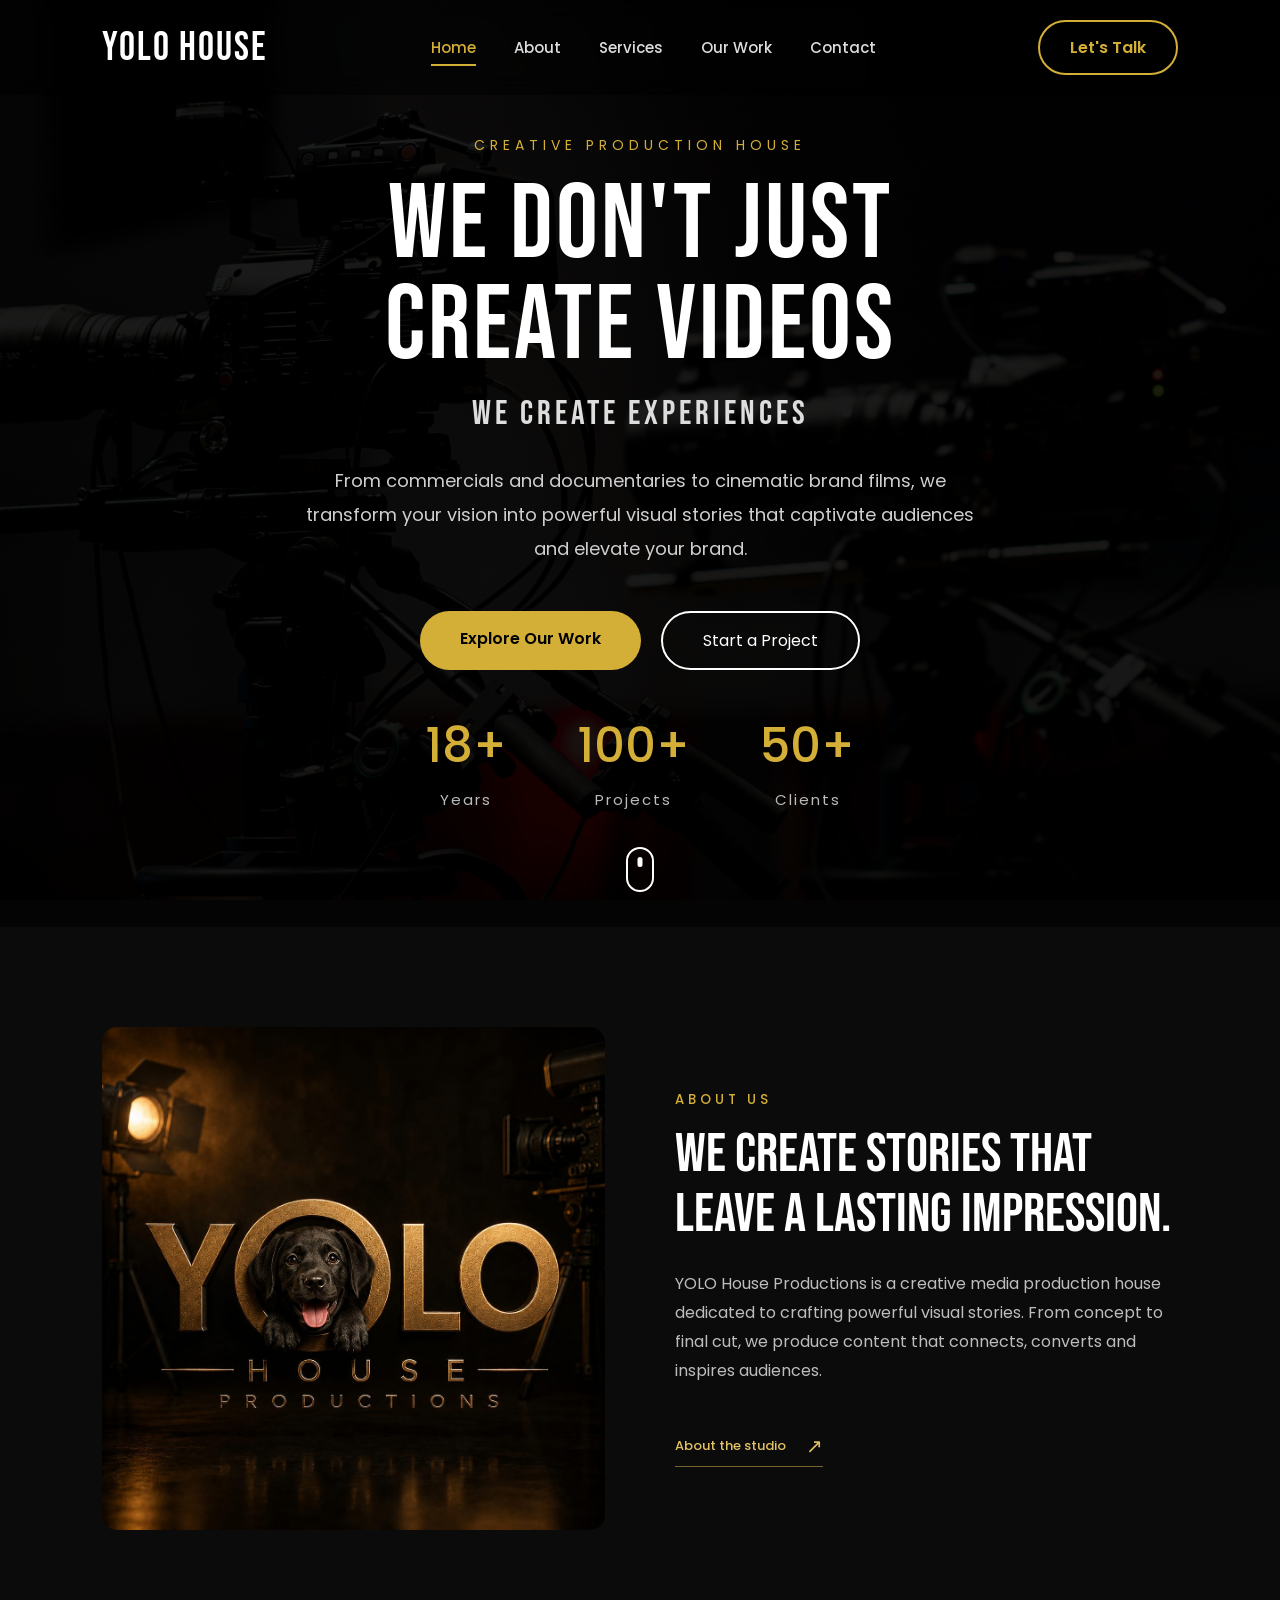
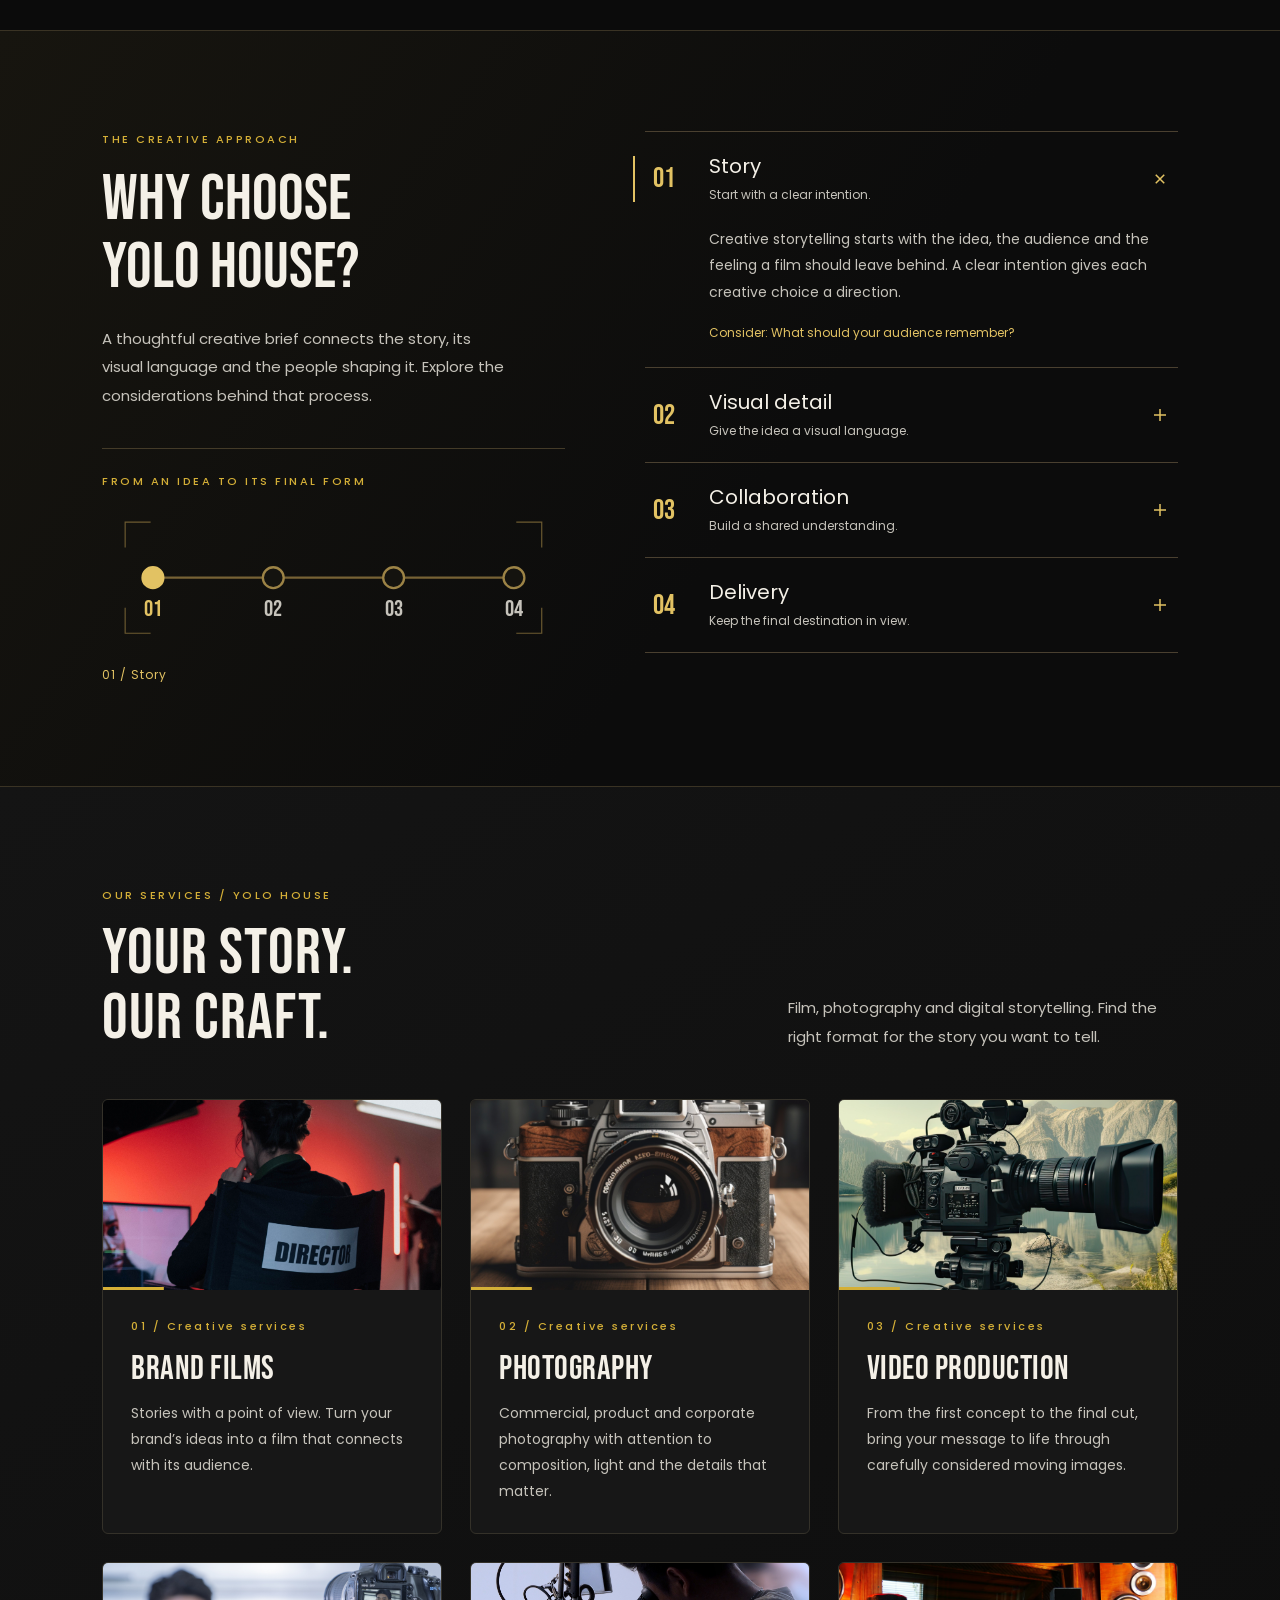
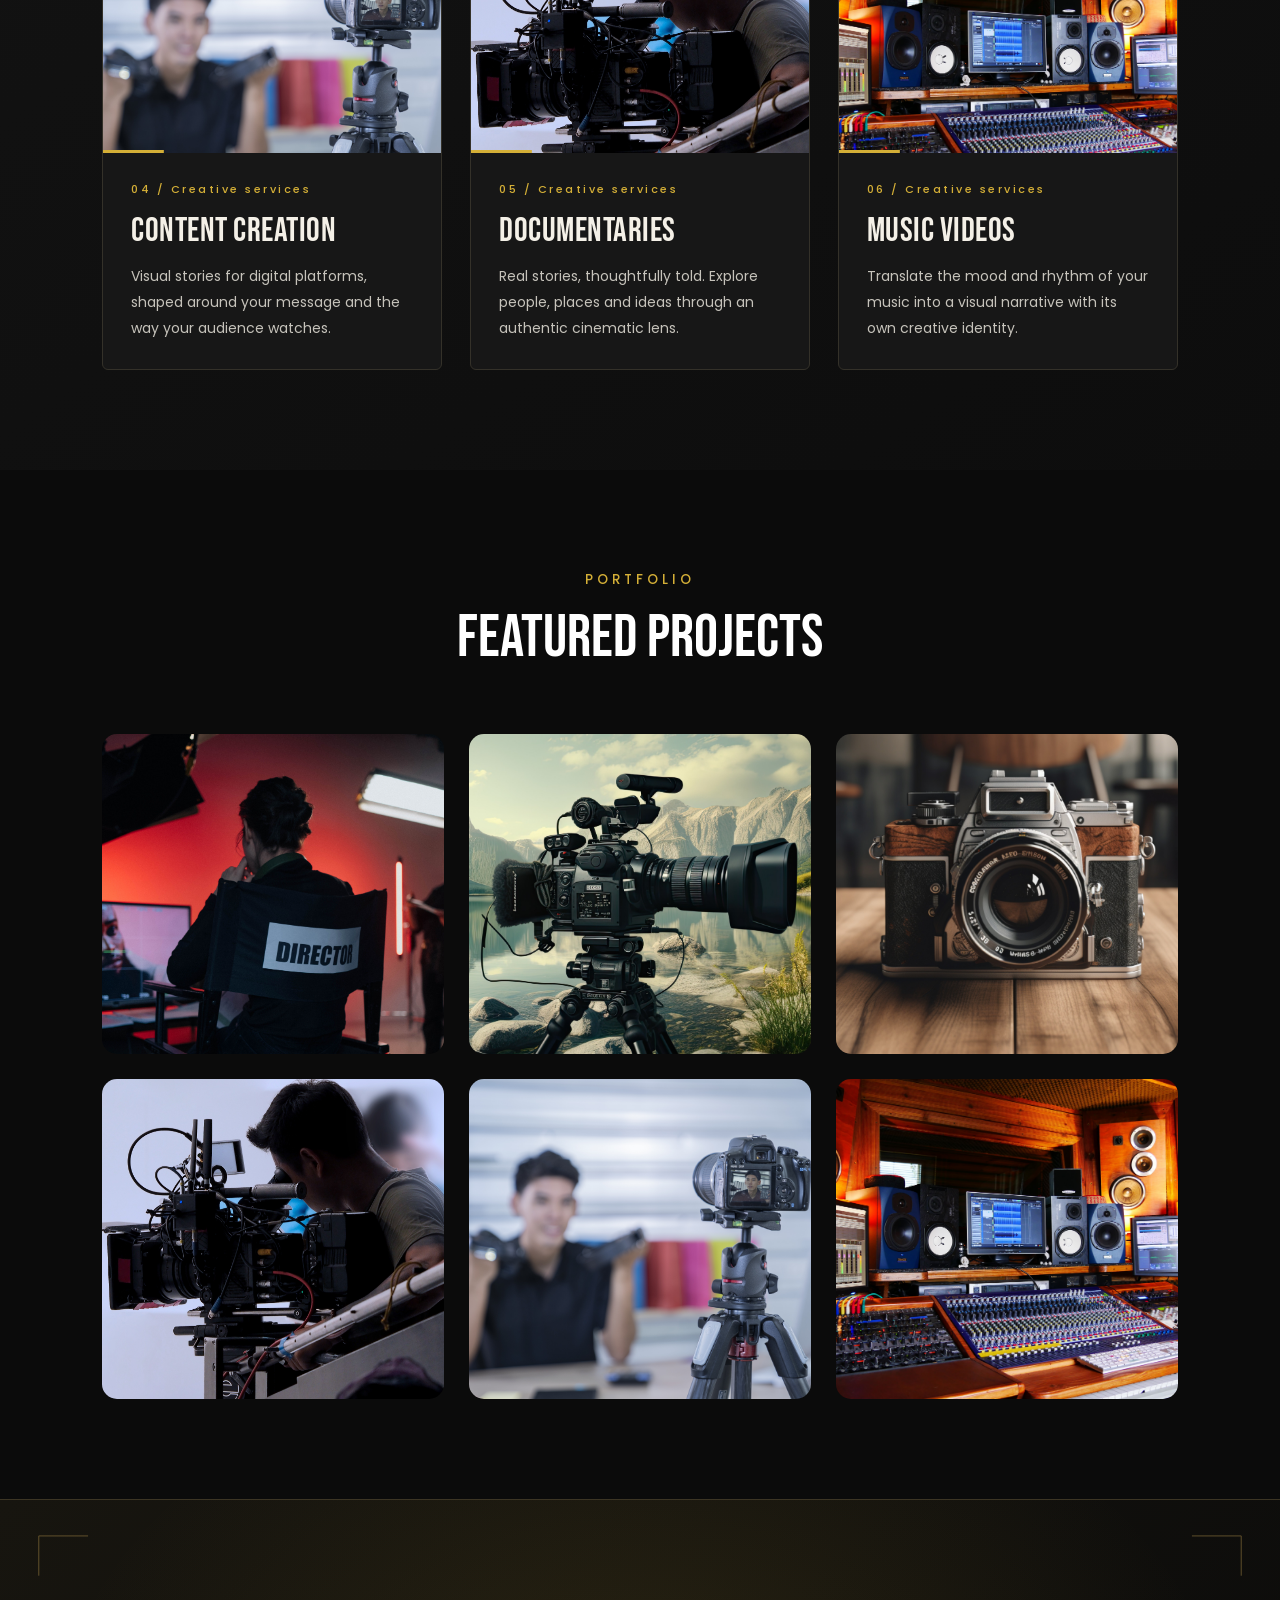
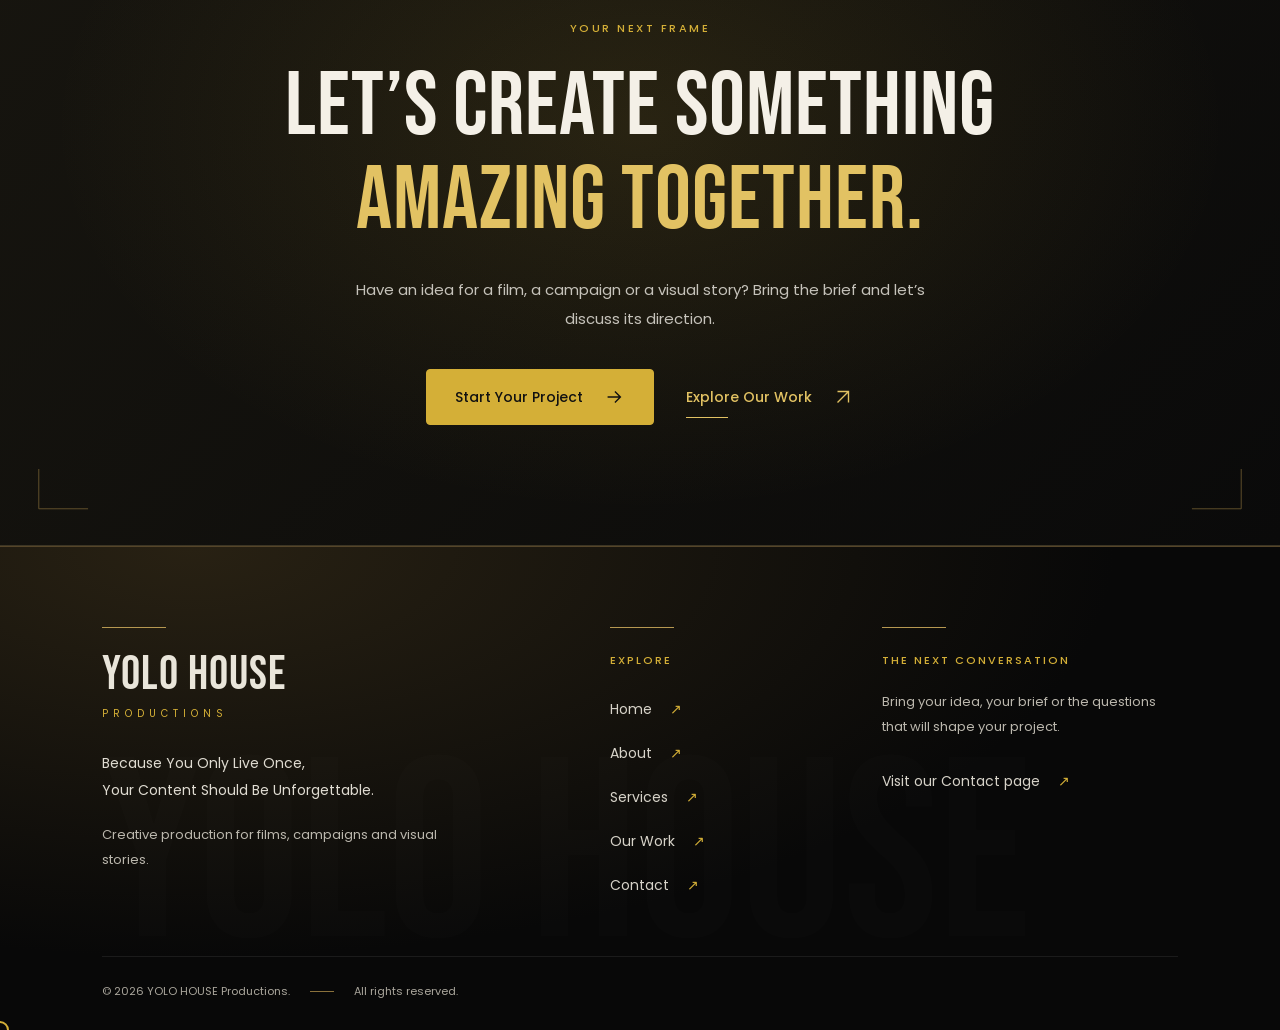
==== commit cae56322: "Refactor project structure and organize assets, scripts and docs" ====
--- a/index.html
+++ b/index.html
@@ -12,20 +12,20 @@
 <meta property="og:title" content="YOLO HOUSE Productions | Film &amp; Creative Production">
 <meta property="og:description" content="Creative storytelling through film, photography and video production. Explore our work and discuss your next visual project.">
 <meta property="og:url" content="https://megamindprashant320.github.io/Yolo_house/">
-<meta property="og:image" content="https://megamindprashant320.github.io/Yolo_house/images/hero.jpg">
+<meta property="og:image" content="https://megamindprashant320.github.io/Yolo_house/assets/images/hero.jpg">
 <meta property="og:image:alt" content="YOLO HOUSE cinematic homepage background">
 <meta name="twitter:card" content="summary_large_image">
 <meta name="twitter:title" content="YOLO HOUSE Productions | Film &amp; Creative Production">
 <meta name="twitter:description" content="Creative storytelling through film, photography and video production.">
-<meta name="twitter:image" content="https://megamindprashant320.github.io/Yolo_house/images/hero.jpg">
+<meta name="twitter:image" content="https://megamindprashant320.github.io/Yolo_house/assets/images/hero.jpg">
 <meta name="twitter:image:alt" content="YOLO HOUSE cinematic homepage background">
-<link rel="preload" as="image" href="images/hero.jpg" fetchpriority="high">
+<link rel="preload" as="image" href="assets/images/hero.jpg" fetchpriority="high">
 
 <link rel="preconnect" href="https://fonts.googleapis.com">
 <link rel="preconnect" href="https://fonts.gstatic.com" crossorigin>
 <link href="https://fonts.googleapis.com/css2?family=Bebas+Neue&family=Poppins:wght@300;400;500;600;700&display=swap" rel="stylesheet">
 
-<link rel="stylesheet" href="style.css">
+<link rel="stylesheet" href="assets/css/style.css">
 
 </head>
 
@@ -148,7 +148,7 @@
 
 <div class="left">
 
-<img src="images/about.jpg" alt="YOLO HOUSE Productions gold wordmark with a puppy, camera and studio light" width="1129" height="1129" loading="lazy" decoding="async">
+<img src="assets/images/about.jpg" alt="YOLO HOUSE Productions gold wordmark with a puppy, camera and studio light" width="1129" height="1129" loading="lazy" decoding="async">
 
 </div>
 
@@ -228,42 +228,42 @@
     <h2 id="home-services-title">Your story.<br>Our craft.</h2></div>
     <p>Film, photography and digital storytelling. Find the right format for the story you want to tell.</p></div>
     <div class="studio-grid"><article class="studio-card" data-service-showcase>
-    <div class="studio-card-image"><div class="showcase-frame"><img src="images/work1.jpg" alt="Director seated on a red-lit film set" loading="lazy" width="4160" height="4160" decoding="async"></div></div>
+    <div class="studio-card-image"><div class="showcase-frame"><img src="assets/images/work1.jpg" alt="Director seated on a red-lit film set" loading="lazy" width="4160" height="4160" decoding="async"></div></div>
     <div class="studio-card-body">
         <span class="studio-kicker">01 / Creative services</span>
         <h3>Brand Films</h3><p>Stories with a point of view. Turn your brand’s ideas into a film that connects with its audience.</p>
     </div>
 </article>
 <article class="studio-card" data-service-showcase>
-    <div class="studio-card-image"><div class="showcase-frame"><img src="images/work3.jpg" alt="Vintage still camera on a wooden surface" loading="lazy" width="3736" height="3736" decoding="async"></div></div>
+    <div class="studio-card-image"><div class="showcase-frame"><img src="assets/images/work3.jpg" alt="Vintage still camera on a wooden surface" loading="lazy" width="3736" height="3736" decoding="async"></div></div>
     <div class="studio-card-body">
         <span class="studio-kicker">02 / Creative services</span>
         <h3>Photography</h3><p>Commercial, product and corporate photography with attention to composition, light and the details that matter.</p>
     </div>
 </article>
 <article class="studio-card" data-service-showcase>
-    <div class="studio-card-image"><div class="showcase-frame"><img src="images/work2.jpg" alt="Cinema camera beside a mountain lake" loading="lazy" width="2011" height="2011" decoding="async"></div></div>
+    <div class="studio-card-image"><div class="showcase-frame"><img src="assets/images/work2.jpg" alt="Cinema camera beside a mountain lake" loading="lazy" width="2011" height="2011" decoding="async"></div></div>
     <div class="studio-card-body">
         <span class="studio-kicker">03 / Creative services</span>
         <h3>Video Production</h3><p>From the first concept to the final cut, bring your message to life through carefully considered moving images.</p>
     </div>
 </article>
 <article class="studio-card" data-service-showcase>
-    <div class="studio-card-image"><div class="showcase-frame"><img src="images/work5.jpg" alt="Camera recording an interview subject" loading="lazy" width="4000" height="4000" decoding="async"></div></div>
+    <div class="studio-card-image"><div class="showcase-frame"><img src="assets/images/work5.jpg" alt="Camera recording an interview subject" loading="lazy" width="4000" height="4000" decoding="async"></div></div>
     <div class="studio-card-body">
         <span class="studio-kicker">04 / Creative services</span>
         <h3>Content Creation</h3><p>Visual stories for digital platforms, shaped around your message and the way your audience watches.</p>
     </div>
 </article>
 <article class="studio-card" data-service-showcase>
-    <div class="studio-card-image"><div class="showcase-frame"><img src="images/work4.jpg" alt="Camera operator looking through a cinema camera" loading="lazy" width="2592" height="2592" decoding="async"></div></div>
+    <div class="studio-card-image"><div class="showcase-frame"><img src="assets/images/work4.jpg" alt="Camera operator looking through a cinema camera" loading="lazy" width="2592" height="2592" decoding="async"></div></div>
     <div class="studio-card-body">
         <span class="studio-kicker">05 / Creative services</span>
         <h3>Documentaries</h3><p>Real stories, thoughtfully told. Explore people, places and ideas through an authentic cinematic lens.</p>
     </div>
 </article>
 <article class="studio-card" data-service-showcase>
-    <div class="studio-card-image"><div class="showcase-frame"><img src="images/work6.jpg" alt="Audio mixing desk with studio monitors" loading="lazy" width="3448" height="3448" decoding="async"></div></div>
+    <div class="studio-card-image"><div class="showcase-frame"><img src="assets/images/work6.jpg" alt="Audio mixing desk with studio monitors" loading="lazy" width="3448" height="3448" decoding="async"></div></div>
     <div class="studio-card-body">
         <span class="studio-kicker">06 / Creative services</span>
         <h3>Music Videos</h3><p>Translate the mood and rhythm of your music into a visual narrative with its own creative identity.</p>
@@ -281,17 +281,17 @@
 
 <div class="gallery">
 
-<button class="item project-trigger" type="button" aria-label="View featured project image 1 of 6" aria-haspopup="dialog" aria-controls="project-lightbox"><img src="images/work1.jpg" alt="Director seated on a red-lit film set" width="4160" height="4160" loading="lazy" decoding="async"></button>
-
-<button class="item project-trigger" type="button" aria-label="View featured project image 2 of 6" aria-haspopup="dialog" aria-controls="project-lightbox"><img src="images/work2.jpg" alt="Cinema camera beside a mountain lake" width="2011" height="2011" loading="lazy" decoding="async"></button>
-
-<button class="item project-trigger" type="button" aria-label="View featured project image 3 of 6" aria-haspopup="dialog" aria-controls="project-lightbox"><img src="images/work3.jpg" alt="Vintage still camera on a wooden surface" width="3736" height="3736" loading="lazy" decoding="async"></button>
-
-<button class="item project-trigger" type="button" aria-label="View featured project image 4 of 6" aria-haspopup="dialog" aria-controls="project-lightbox"><img src="images/work4.jpg" alt="Camera operator looking through a cinema camera" width="2592" height="2592" loading="lazy" decoding="async"></button>
-
-<button class="item project-trigger" type="button" aria-label="View featured project image 5 of 6" aria-haspopup="dialog" aria-controls="project-lightbox"><img src="images/work5.jpg" alt="Camera recording an interview subject" width="4000" height="4000" loading="lazy" decoding="async"></button>
-
-<button class="item project-trigger" type="button" aria-label="View featured project image 6 of 6" aria-haspopup="dialog" aria-controls="project-lightbox"><img src="images/work6.jpg" alt="Audio mixing desk with studio monitors" width="3448" height="3448" loading="lazy" decoding="async"></button>
+<button class="item project-trigger" type="button" aria-label="View featured project image 1 of 6" aria-haspopup="dialog" aria-controls="project-lightbox"><img src="assets/images/work1.jpg" alt="Director seated on a red-lit film set" width="4160" height="4160" loading="lazy" decoding="async"></button>
+
+<button class="item project-trigger" type="button" aria-label="View featured project image 2 of 6" aria-haspopup="dialog" aria-controls="project-lightbox"><img src="assets/images/work2.jpg" alt="Cinema camera beside a mountain lake" width="2011" height="2011" loading="lazy" decoding="async"></button>
+
+<button class="item project-trigger" type="button" aria-label="View featured project image 3 of 6" aria-haspopup="dialog" aria-controls="project-lightbox"><img src="assets/images/work3.jpg" alt="Vintage still camera on a wooden surface" width="3736" height="3736" loading="lazy" decoding="async"></button>
+
+<button class="item project-trigger" type="button" aria-label="View featured project image 4 of 6" aria-haspopup="dialog" aria-controls="project-lightbox"><img src="assets/images/work4.jpg" alt="Camera operator looking through a cinema camera" width="2592" height="2592" loading="lazy" decoding="async"></button>
+
+<button class="item project-trigger" type="button" aria-label="View featured project image 5 of 6" aria-haspopup="dialog" aria-controls="project-lightbox"><img src="assets/images/work5.jpg" alt="Camera recording an interview subject" width="4000" height="4000" loading="lazy" decoding="async"></button>
+
+<button class="item project-trigger" type="button" aria-label="View featured project image 6 of 6" aria-haspopup="dialog" aria-controls="project-lightbox"><img src="assets/images/work6.jpg" alt="Audio mixing desk with studio monitors" width="3448" height="3448" loading="lazy" decoding="async"></button>
 
 </div>
 
@@ -383,7 +383,7 @@
     </div>
 </dialog>
 
-<script src="main.js"></script>
+<script src="assets/js/main.js"></script>
 
 </body>
 
--- a/assets/css/style.css
+++ b/assets/css/style.css
@@ -0,0 +1,2817 @@
+
+
+:root{
+
+    --black:#0b0b0b;
+    --black2:#151515;
+    --white:#ffffff;
+    --gold:#d4af37;
+    --gray:#9d9d9d;
+
+    --transition:.4s ease;
+    --radius:12px;
+
+}
+
+
+
+*{
+    margin:0;
+    padding:0;
+    box-sizing:border-box;
+}
+
+html{
+    scroll-behavior:smooth;
+    scroll-padding-top:calc(var(--header-height, 100px) + 24px);
+}
+
+body{
+
+    font-family:'Poppins',sans-serif;
+    background:var(--black);
+    color:var(--white);
+    overflow-x:hidden;
+
+}
+
+img{
+    width:100%;
+    display:block;
+}
+
+a{
+    text-decoration:none;
+    color:inherit;
+}
+
+ul{
+    list-style:none;
+}
+
+section{
+    padding:100px 8%;
+}
+
+h1,h2,h3,h4,h5{
+    font-weight:500;
+}
+
+/*==========================================
+    HEADER
+==========================================*/
+
+header{
+
+    position:fixed;
+    top:0;
+    left:0;
+
+    width:100%;
+
+    padding:20px 8%;
+
+    display:flex;
+    justify-content:space-between;
+    align-items:center;
+
+    background:rgba(0,0,0,.45);
+
+    backdrop-filter:blur(12px);
+
+    transition:.35s ease;
+
+    z-index:1000;
+
+}
+
+.logo h2, .home-page .logo-title{
+
+    font-family:'Bebas Neue',sans-serif;
+
+    font-size:40px;
+
+    letter-spacing:2px;
+
+    color:#fff;
+
+}
+
+nav ul{
+
+    display:flex;
+
+    align-items:center;
+
+    gap:38px;
+
+}
+
+nav ul li a::after{
+
+    content:"";
+
+    position:absolute;
+
+    left:0;
+
+    bottom:-8px;
+
+    width:0;
+
+    height:2px;
+
+    background:var(--gold);
+
+    transition:.35s;
+
+}
+
+nav ul li a:hover::after,
+
+nav ul li a.active::after{
+
+    width:100%;
+
+}
+
+nav ul li a.active{
+
+    color:var(--gold);
+
+}
+
+nav ul li a{
+
+    position:relative;
+
+    font-size:15px;
+
+    color:#ddd;
+
+    font-weight:500;
+
+    transition:.35s;
+
+}
+
+nav ul li a:hover{
+
+    color:var(--gold);
+
+}
+
+.btn{
+
+    display:inline-flex;
+
+    justify-content:center;
+
+    align-items:center;
+
+    padding:13px 30px;
+
+    border:2px solid var(--gold);
+
+    border-radius:40px;
+
+    color:var(--gold);
+
+    font-weight:600;
+
+    transition:.35s;
+
+}
+
+.btn:hover{
+
+    background:var(--gold);
+
+    color:#000;
+
+}
+
+/*================ MENU TOGGLE ================*/
+
+.menu-toggle{
+
+    display:none;
+
+    width:34px;
+    padding:0;
+    border:0;
+    background:transparent;
+
+    cursor:pointer;
+
+}
+
+.menu-toggle span{
+
+    display:block;
+
+    width:100%;
+
+    height:3px;
+
+    margin:7px 0;
+
+    background:#fff;
+
+    transition:.35s;
+
+}
+
+/*=========================================================
+    NAVBAR RESPONSIVE
+=========================================================*/
+
+/*========== Sticky Header ==========*/
+
+header.scrolled{
+
+    padding:14px 8%;
+
+    background:rgba(8,8,8,.95);
+
+    box-shadow:0 8px 25px rgba(0,0,0,.35);
+
+}
+
+/*========== Large Tablet ==========*/
+
+@media(max-width:992px){
+
+    header{backdrop-filter:none; -webkit-backdrop-filter:none;}
+
+    .menu-toggle{
+
+        display:block;
+
+        z-index:2001;
+
+    }
+
+    header > .btn{
+
+        display:none;
+
+    }
+
+    nav{
+
+        position:fixed;
+
+        top:0;
+
+        right:0;
+        transform:translateX(100%);
+        visibility:hidden;
+
+        width:min(320px, 88vw);
+        padding:100px 24px 32px;
+        overflow-y:auto;
+
+        height:100vh;
+        height:100dvh;
+
+        background:#0d0d0d;
+
+        display:flex;
+
+        justify-content:center;
+
+        align-items:center;
+
+        transition:.45s ease;
+
+        z-index:2000;
+
+        border-left:1px solid rgba(255,255,255,.08);
+
+    }
+
+    nav.active{
+
+        transform:translateX(0);
+        visibility:visible;
+
+    }
+
+    nav ul{
+
+        flex-direction:column;
+
+        gap:35px;
+
+    }
+
+    nav ul li a{
+
+        font-size:22px;
+
+    }
+
+}
+
+/*========== Mobile ==========*/
+
+@media(max-width:576px){
+
+    header{
+
+        padding:18px 6%;
+
+    }
+
+    .logo h2, .home-page .logo-title{
+
+        font-size:32px;
+
+    }
+
+}
+
+/*========== Hamburger Animation ==========*/
+
+.menu-toggle.active span:nth-child(1){
+
+    transform:translateY(10px) rotate(45deg);
+
+}
+
+.menu-toggle.active span:nth-child(2){
+
+    opacity:0;
+
+}
+
+.menu-toggle.active span:nth-child(3){
+
+    transform:translateY(-10px) rotate(-45deg);
+
+}
+
+body.menu-open{
+
+    position:fixed;
+    width:100%;
+    overflow:hidden;
+
+}
+
+/*=========================================================
+    NAVBAR FINAL POLISH
+=========================================================*/
+
+/*========== Background Overlay ==========*/
+
+.nav-overlay{
+
+    position:fixed;
+
+    inset:0;
+
+    background:rgba(0,0,0,.65);
+
+    backdrop-filter:blur(4px);
+
+    opacity:0;
+
+    visibility:hidden;
+
+    transition:.35s;
+
+    z-index:999;
+
+}
+
+.nav-overlay.active{
+
+    opacity:1;
+
+    visibility:visible;
+
+}
+
+/*========== Menu Item Animation ==========*/
+
+@media(max-width:992px){
+
+    nav ul li{
+
+        opacity:0;
+
+        transform:translateX(40px);
+
+        transition:.45s;
+
+    }
+
+    nav.active ul li{
+
+        opacity:1;
+
+        transform:translateX(0);
+
+    }
+
+    nav.active ul li:nth-child(1){
+
+        transition-delay:.08s;
+
+    }
+
+    nav.active ul li:nth-child(2){
+
+        transition-delay:.16s;
+
+    }
+
+    nav.active ul li:nth-child(3){
+
+        transition-delay:.24s;
+
+    }
+
+    nav.active ul li:nth-child(4){
+
+        transition-delay:.32s;
+
+    }
+
+    nav.active ul li:nth-child(5){
+
+        transition-delay:.40s;
+
+    }
+
+}
+
+/* Hero grows with its content; padding reserves the fixed header and indicator. */
+.hero{
+    position:relative;
+    min-height:100vh;
+    min-height:100svh;
+    display:flex;
+    align-items:center;
+    justify-content:center;
+    padding:calc(var(--header-height, 100px) + 40px) 8% 115px;
+    text-align:center;
+    background:linear-gradient(rgba(0,0,0,.65),rgba(0,0,0,.75)),url("../images/hero.jpg") center/cover;
+    background-attachment:fixed;
+}
+.hero-content{position:relative; z-index:2; width:100%; max-width:900px; min-width:0;}
+.hero-content .hero-tag{color:var(--gold); letter-spacing:5px; margin-bottom:20px; font-size:14px;}
+.hero-content h1{font-family:'Bebas Neue',sans-serif; font-size:105px; line-height:.96; letter-spacing:3px; margin-bottom:15px;}
+.hero-content h2{font-size:34px; font-weight:300; color:#ddd; margin-bottom:30px; letter-spacing:4px;}
+.hero-content .hero-description{width:100%; max-width:700px; margin:0 auto; font-size:18px; line-height:1.9; color:#cfcfcf; letter-spacing:normal;}
+.hero-stats{display:flex; justify-content:center; gap:70px; margin-top:40px;}
+.hero-stats h3, .hero-stats .hero-stat-value{font-size:48px; color:var(--gold); margin-bottom:5px;}
+.hero-stats span{font-size:15px; color:#bbb; letter-spacing:2px;}
+@media(max-width:1100px){
+    .hero-content h1{font-size:70px; line-height:1.07;}
+    header{padding-left:5%; padding-right:5%;}
+    nav ul{gap:24px;}
+}
+@media(max-width:768px){
+    .hero{align-items:flex-start; background-attachment:scroll; padding:calc(var(--header-height, 90px) + 32px) 6% 110px;}
+    .hero-content h1{font-size:50px; line-height:1.1;}
+    .hero-content h2{font-size:22px; letter-spacing:2px;}
+    .hero-content .hero-description{font-size:16px; line-height:1.8;}
+    .hero-stats{gap:30px; flex-wrap:wrap; margin-top:32px;}
+}
+@media(max-width:500px){
+    .hero-content h1{font-size:38px; letter-spacing:1px;}
+    .hero-content h2{font-size:18px; letter-spacing:1px;}
+    .hero-content .hero-tag{font-size:11px; letter-spacing:3px;}
+    .hero-content .hero-description{font-size:14px; line-height:1.7;}
+    .hero-stats{gap:24px;}
+    .hero-stats h3, .hero-stats .hero-stat-value{font-size:36px;}
+}
+
+/*==========================================
+    HERO
+==========================================*/
+
+.overlay{
+
+    position:absolute;
+
+    inset:0;
+
+    background:rgba(0,0,0,.65);
+
+}
+
+.buttons{
+
+    margin-top:45px;
+
+    display:flex;
+
+    justify-content:center;
+
+    gap:20px;
+
+}
+
+.primary-btn{
+
+    padding:15px 40px;
+
+    background:var(--gold);
+
+    color:#000;
+
+    border-radius:40px;
+
+    transition:.4s;
+
+    font-weight:600;
+
+}
+
+.primary-btn:hover{
+
+    transform:translateY(-5px);
+
+}
+
+.secondary-btn{
+
+    padding:15px 40px;
+
+    border:2px solid white;
+
+    border-radius:40px;
+
+    transition:.4s;
+
+}
+
+.secondary-btn:hover{
+
+    background:white;
+
+    color:black;
+
+}
+
+/*==========================================
+    ABOUT
+==========================================*/
+
+.about{
+
+    display:grid;
+
+    grid-template-columns:1fr 1fr;
+
+    gap:70px;
+
+    align-items:center;
+
+}
+
+.about .left img{
+
+    border-radius:15px;
+
+}
+
+.right h5, .home-page .right .home-eyebrow{
+
+    color:var(--gold);
+
+    letter-spacing:4px;
+
+    margin-bottom:15px;
+
+}
+
+.right h2{
+
+    font-family:'Bebas Neue';
+
+    font-size:55px;
+
+    line-height:60px;
+
+    margin-bottom:25px;
+
+}
+
+.right p{
+
+    color:#bdbdbd;
+
+    line-height:1.8;
+
+    margin-bottom:40px;
+
+}
+
+.stats{
+
+    display:flex;
+
+    gap:50px;
+
+}
+
+.stats div{
+
+    text-align:center;
+
+}
+
+.stats h3{
+
+    font-size:48px;
+
+    color:var(--gold);
+
+    margin-bottom:10px;
+
+}
+
+.stats p{
+
+    margin:0;
+
+    color:#ccc;
+
+}
+
+/*==========================================
+    COMMON TITLES
+==========================================*/
+
+section h5, .home-page .home-eyebrow{
+
+    color:var(--gold);
+
+    letter-spacing:4px;
+
+    margin-bottom:12px;
+
+}
+
+.section-heading{
+    text-align:center;
+    margin-bottom:70px;
+}
+.section-heading .section-tag{
+    display:inline-block;
+    color:var(--gold);
+    letter-spacing:4px;
+    font-size:14px;
+    margin-bottom:15px;
+}
+.section-heading h2{
+    font-size:52px;
+    color:#fff;
+}
+
+section h2{
+
+    font-family:'Bebas Neue';
+
+    font-size:60px;
+
+    margin-bottom:45px;
+
+}
+
+/*==========================================
+    END OF PART 1
+    PART 2 STARTS BELOW THIS
+==========================================*/
+
+/*==========================================
+    SERVICES
+==========================================*/
+
+/* Studio components: shared by the redesigned sections only. */
+.home-approach{
+    display:grid;
+    grid-template-columns:1fr 1.15fr;
+    gap:80px;
+    align-items:start;
+    background:linear-gradient(125deg,#17150f,#0c0c0c 60%);
+    border-block:1px solid #3a3324;
+}
+.approach-intro h2{font-size:clamp(44px,5vw,72px); line-height:1.05; margin:18px 0 24px;}
+.approach-intro > p{color:#c6c3bb; font-size:15px; line-height:1.9; max-width:410px;}
+.approach-graphic{margin-top:38px; padding:24px 0 0; border-top:1px solid #443b28;}
+.approach-graphic > svg{display:block; width:100%; height:auto; margin:8px 0; overflow:visible;}
+.approach-frame{fill:none; stroke:#6d5b31; stroke-width:1;}
+.approach-track,.approach-progress{fill:none; stroke-width:2;}
+.approach-track{stroke:#776235;}
+.approach-progress{stroke:#e2c263; stroke-dasharray:100; stroke-dashoffset:calc(100 - var(--approach-progress,0)); transition:stroke-dashoffset .4s ease;}
+.approach-node circle{fill:#14130f; stroke:#9c8346; stroke-width:2; transition:fill .25s,stroke .25s;}
+.approach-node text{fill:#c6c3bb; text-anchor:middle; font-family:'Bebas Neue',sans-serif; font-size:20px;}
+.approach-node.is-active circle{fill:#e2c263; stroke:#e2c263;}
+.approach-node.is-active text{fill:#e2c263;}
+.approach-graphic .approach-status{color:#e2c263; font-size:12px; letter-spacing:1px; line-height:1.8; margin:0; min-height:22px;}
+.approach-steps{border-top:1px solid #4a4030;}
+.approach-step{position:relative; border-bottom:1px solid #4a4030;}
+.approach-step summary{
+    display:grid;
+    grid-template-columns:36px minmax(0,1fr) 20px;
+    align-items:center;
+    gap:20px;
+    min-height:94px;
+    padding:20px 8px;
+    cursor:pointer;
+    list-style:none;
+    transition:background .2s;
+}
+.approach-step summary::-webkit-details-marker{display:none;}
+.approach-number{font-family:'Bebas Neue',sans-serif; color:#e2c263; font-size:28px;}
+.approach-step-title{display:block; font-size:20px; line-height:1.4; color:#f4f0e7;}
+.approach-step-subtitle{display:block; color:#c6c3bb; font-size:12px; line-height:1.7; margin-top:5px;}
+.approach-step summary > svg{width:20px; height:20px; fill:none; stroke:#e2c263; stroke-width:1.5; transition:transform .25s;}
+.approach-step[open] summary > svg{transform:rotate(45deg);}
+.approach-step summary:hover,.approach-step summary:focus-visible{background:#d4af370a;}
+.approach-step summary:focus-visible{outline:2px solid #efcf75; outline-offset:4px;}
+.approach-step[open]::before{content:""; position:absolute; top:24px; left:-12px; width:2px; height:46px; background:#e2c263;}
+.approach-detail{padding:0 28px 24px 64px; min-height:140px;}
+.approach-detail p{color:#c6c3bb; font-size:14px; line-height:1.9; margin:0;}
+.approach-detail .approach-question{color:#e2c263; font-size:12px; line-height:1.8; margin-top:16px;}
+.home-approach.approach-enhanced:not(.is-in-view) .approach-track{stroke-dasharray:100; stroke-dashoffset:100;}
+.home-approach.approach-enhanced .approach-track{stroke-dasharray:100; stroke-dashoffset:0; transition:stroke-dashoffset .7s ease;}
+.home-approach.approach-enhanced:not(.is-in-view) .approach-step{opacity:0; transform:translateY(6px);}
+.home-approach.approach-enhanced .approach-step{transition:opacity .35s ease,transform .35s ease;}
+.home-approach.is-in-view .approach-step:nth-child(2){transition-delay:.05s;}
+.home-approach.is-in-view .approach-step:nth-child(3){transition-delay:.1s;}
+.home-approach.is-in-view .approach-step:nth-child(4){transition-delay:.15s;}
+@media(max-width:992px){.home-approach{grid-template-columns:1fr; gap:40px;}.approach-graphic{max-width:480px;}}
+@media(max-width:576px){.approach-step summary{gap:14px; grid-template-columns:30px minmax(0,1fr) 20px;}.approach-step-title{font-size:18px;}.approach-detail{padding-left:52px; padding-right:8px; min-height:180px;}.approach-step[open]::before{left:-8px;}}
+
+.studio-section{color:#f4f0e7; padding:100px 8%;}
+.studio-heading{display:flex; justify-content:space-between; align-items:flex-end; gap:40px; margin-bottom:48px;}
+.studio-kicker{display:block; color:var(--gold); font-size:11px; font-weight:500; letter-spacing:2.5px; line-height:1.6;}
+.studio-heading h2{font-family:'Bebas Neue',sans-serif; font-size:clamp(44px,5vw,72px); line-height:1.02; letter-spacing:1px; margin:16px 0 0;}
+.studio-heading > p{max-width:390px; color:#c6c3bb; font-size:15px; line-height:1.9;}
+.studio-grid{display:grid; grid-template-columns:repeat(3,minmax(0,1fr)); gap:28px;}
+.studio-card{display:flex; flex-direction:column; min-width:0; background:#171717; border:1px solid #343129; border-radius:6px; overflow:hidden; transition:border-color .3s,box-shadow .3s;}
+.studio-card-image{aspect-ratio:16/9; overflow:hidden; background:#202020;}
+.studio-card-image img{height:100%; object-fit:cover;}
+.studio-card-body{display:flex; flex-direction:column; flex:1; padding:28px;}
+.studio-card h3{font-family:'Bebas Neue',sans-serif; font-size:34px; line-height:1.1; letter-spacing:.5px; margin:14px 0;}
+.studio-card p{color:#c6c3bb; font-size:14px; line-height:1.85; margin-bottom:28px;}
+.text-link{display:inline-flex; align-items:center; gap:20px; color:#e2c263; font-size:13px; font-weight:500; padding:10px 0; width:fit-content; margin-top:auto; border-bottom:1px solid #756330; transition:color .25s,border-color .25s;}
+.text-link span{font-size:20px; line-height:1;}
+.text-link:hover{color:#fff3c3; border-color:#fff3c3;}
+.studio-card:focus-within{border-color:var(--gold);}
+a:focus-visible,button:focus-visible{outline:2px solid #efcf75; outline-offset:5px;}
+@media(hover:hover) and (pointer:fine){.studio-card:hover{border-color:#a58b40; box-shadow:0 16px 40px #0004;}}
+.services.studio-section{background:linear-gradient(145deg,#141414,#0d0d0d); text-align:left; opacity:1; transform:none;}
+
+/* Home service showcase: native disclosures work with touch, keyboard and without JS. */
+.services [data-service-showcase] .studio-card-image{position:relative;}
+.showcase-frame{height:100%; transform:scale(1); transition:transform .45s ease;}
+.services [data-service-showcase] .studio-card-image::after{
+    content:"";
+    position:absolute;
+    inset:auto 0 0;
+    height:3px;
+    background:var(--gold);
+    transform:scaleX(.18);
+    transform-origin:left;
+    transition:transform .4s ease;
+}
+.showcase-disclosure{margin:0 0 20px; border-block:1px solid #48402d;}
+.showcase-disclosure summary{
+    display:flex;
+    justify-content:space-between;
+    align-items:center;
+    gap:16px;
+    min-height:48px;
+    padding:12px 0;
+    color:#e2c263;
+    font-size:13px;
+    line-height:1.6;
+    cursor:pointer;
+    list-style:none;
+}
+.showcase-disclosure summary::-webkit-details-marker{display:none;}
+.showcase-disclosure summary:focus-visible{outline:2px solid #efcf75; outline-offset:4px;}
+.showcase-disclosure summary svg{width:20px; height:20px; flex-shrink:0; fill:none; stroke:currentColor; stroke-width:1.5; transition:transform .25s;}
+.showcase-disclosure[open] summary svg{transform:rotate(180deg);}
+.showcase-detail{padding:6px 0 22px;}
+.showcase-detail .studio-kicker{font-size:10px; letter-spacing:1.5px; margin-bottom:10px;}
+.studio-card .showcase-detail p{font-size:13px; margin:0;}
+.showcase-disclosure[open] .showcase-detail{animation:showcase-reveal .28s ease-out;}
+.services [data-service-showcase] .studio-card-body > p{margin-bottom:0;}
+.services [data-service-showcase]:has(details[open]){border-color:#a58b40;}
+.services [data-service-showcase]:has(details[open]) .showcase-frame{transform:scale(1.035);}
+.services [data-service-showcase]:has(details[open]) .studio-card-image::after{transform:scaleX(1);}
+@media(hover:hover) and (pointer:fine){
+    .services [data-service-showcase]:hover .showcase-frame{transform:scale(1.035);}
+    .services [data-service-showcase]:hover .studio-card-image::after{transform:scaleX(1);}
+}
+@keyframes showcase-reveal{
+    from{opacity:0; transform:translateY(6px);}
+    to{opacity:1; transform:translateY(0);}
+}
+@media(max-width:1100px){.studio-section{padding:90px 6%;}.studio-grid{grid-template-columns:repeat(2,minmax(0,1fr));}}
+@media(max-width:768px){.studio-section{padding:72px 6%;}.studio-heading{display:block; margin-bottom:32px;}.studio-heading > p{margin-top:22px;}.studio-grid{grid-template-columns:1fr; gap:24px;}.studio-card-body{padding:26px;}}
+
+
+/*==========================================
+    PORTFOLIO
+==========================================*/
+
+.portfolio{
+    background:var(--black);
+    text-align:center;
+}
+
+.gallery{
+    display:grid;
+    grid-template-columns:repeat(3,1fr);
+    gap:25px;
+    margin-top:60px;
+}
+
+.item{
+    overflow:hidden;
+    border-radius:15px;
+    position:relative;
+}
+
+.item img{
+    height:320px;
+    object-fit:cover;
+    transition:.6s;
+}
+
+.item::before{
+    content:'';
+    position:absolute;
+    inset:0;
+    background:rgba(0,0,0,.35);
+    opacity:0;
+    transition:.4s;
+    z-index:1;
+}
+
+.item:hover::before{
+    opacity:1;
+}
+
+.item:hover img{
+    transform:scale(1.12);
+}
+
+/* Homepage gallery triggers retain the existing .item geometry and effects. */
+.project-trigger{
+    display:block;
+    width:100%;
+    min-width:0;
+    padding:0;
+    border:0;
+    background:transparent;
+    color:inherit;
+    font:inherit;
+    cursor:pointer;
+}
+
+/* Native dialog top layer keeps the cinematic viewer above the fixed header. */
+body.project-viewer-open{position:fixed; width:100%; overflow:hidden;}
+.project-lightbox{
+    position:fixed;
+    inset:0;
+    width:100%;
+    max-width:none;
+    height:100vh;
+    height:100dvh;
+    max-height:none;
+    margin:0;
+    padding:0;
+    border:0;
+    background:#050505;
+    color:#f4f0e7;
+    font-family:'Poppins',sans-serif;
+    overflow:hidden;
+    overscroll-behavior:contain;
+    isolation:isolate;
+}
+.project-lightbox[open]{animation:viewer-open .24s ease-out;}
+.project-lightbox::backdrop{background:rgba(0,0,0,.96); animation:viewer-open .24s ease-out;}
+.viewer-background{position:absolute; inset:0; overflow:hidden; pointer-events:none;}
+.viewer-background-layer{
+    position:absolute;
+    inset:-32px;
+    background-position:center;
+    background-size:cover;
+    filter:blur(22px) brightness(.24);
+    opacity:0;
+    transition:opacity .35s ease;
+}
+.viewer-background-layer.is-visible{opacity:1;}
+.viewer-layout{
+    position:relative;
+    display:grid;
+    grid-template-rows:auto minmax(0,1fr) auto;
+    gap:20px;
+    height:100%;
+    padding:max(24px,env(safe-area-inset-top)) max(24px,env(safe-area-inset-right)) max(24px,env(safe-area-inset-bottom)) max(24px,env(safe-area-inset-left));
+}
+.viewer-topbar{display:flex; justify-content:space-between; align-items:center; gap:24px; min-width:0;}
+.viewer-meta{min-width:0;}
+.viewer-meta p{margin:0;}
+.viewer-counter{color:#e2c263; font-size:13px; font-weight:500; letter-spacing:3px; font-variant-numeric:tabular-nums;}
+.viewer-title{color:#f4f0e7; font-size:14px; line-height:1.6; max-width:60vw; overflow-wrap:anywhere;}
+.viewer-stage{display:grid; place-items:center; min-width:0; min-height:0; touch-action:pan-y pinch-zoom;}
+.viewer-image{
+    display:block;
+    width:auto;
+    height:auto;
+    max-width:100%;
+    max-height:100%;
+    object-fit:contain;
+    opacity:1;
+    transform:scale(1);
+    transition:opacity .18s ease,transform .25s ease;
+    box-shadow:0 20px 70px #0008;
+    user-select:none;
+    -webkit-user-select:none;
+}
+.project-lightbox[data-state="loading"] .viewer-image{opacity:0; transform:scale(.985);}
+.viewer-loading,.viewer-error{grid-area:1/1; max-width:360px; text-align:center; color:#e5decc; font-size:14px; line-height:1.8;}
+.viewer-image{grid-area:1/1;}
+.viewer-error p{margin-bottom:20px;}
+.viewer-navigation{display:flex; justify-content:center; gap:20px;}
+.viewer-control{
+    display:inline-flex;
+    align-items:center;
+    justify-content:center;
+    gap:14px;
+    min-width:48px;
+    min-height:48px;
+    padding:12px 20px;
+    border:1px solid #a68b42;
+    border-radius:4px;
+    background:rgba(10,10,10,.65);
+    color:#e2c263;
+    font:inherit;
+    font-size:13px;
+    line-height:1.4;
+    cursor:pointer;
+    transition:background .2s,border-color .2s,color .2s;
+}
+.viewer-close{padding:12px; flex-shrink:0;}
+.viewer-control svg{width:22px; height:22px; fill:none; stroke:currentColor; stroke-width:1.5;}
+.viewer-control:hover{background:#242014; border-color:#e2c263; color:#fff0bc;}
+.viewer-control:focus-visible{outline:2px solid #efcf75; outline-offset:4px;}
+.project-lightbox [hidden]{display:none;}
+@keyframes viewer-open{from{opacity:0;}to{opacity:1;}}
+@media(max-width:768px){
+    .viewer-layout{gap:16px; padding:max(16px,env(safe-area-inset-top)) max(16px,env(safe-area-inset-right)) max(16px,env(safe-area-inset-bottom)) max(16px,env(safe-area-inset-left));}
+    .viewer-navigation{gap:16px;}
+    .viewer-control{padding-inline:16px;}
+    .viewer-close{padding:12px;}
+    .viewer-background-layer{filter:blur(16px) brightness(.24);}
+}
+
+/*==========================================
+    CTA
+==========================================*/
+
+.cta{
+    text-align:center;
+    background:linear-gradient(135deg,#111,#1d1d1d);
+}
+
+.cta h2{
+    margin-bottom:35px;
+    font-size:65px;
+}
+
+/* Homepage-only invitation; no generic CTA or magnetic-button classes. */
+.home-project-cta{
+    position:relative;
+    isolation:isolate;
+    overflow:hidden;
+    background:#10100d;
+    text-align:center;
+    border-block:1px solid #3c3524;
+}
+.home-project-cta::before{
+    content:"";
+    position:absolute;
+    inset:0;
+    z-index:-1;
+    background:radial-gradient(ellipse at var(--cta-spot-x,50%) var(--cta-spot-y,35%),rgba(212,175,55,.12),transparent 65%),linear-gradient(135deg,#17150f,#0a0a0a);
+    pointer-events:none;
+}
+.project-cta-frame{position:absolute; inset:24px; width:calc(100% - 48px); height:calc(100% - 48px); fill:none; stroke:#8a713b; stroke-width:1; opacity:.65; pointer-events:none;}
+.project-cta-content{max-width:1000px; margin:20px auto;}
+.project-cta-content h2{font-family:'Bebas Neue',sans-serif; font-size:clamp(46px,7vw,100px); line-height:1.05; letter-spacing:1px; margin:22px 0 28px; text-wrap:balance;}
+.project-cta-content h2 span{color:#e2c263;}
+.project-cta-content > p{max-width:570px; margin:0 auto; color:#c6c3bb; font-size:15px; line-height:1.9;}
+.project-cta-actions{display:flex; justify-content:center; align-items:center; gap:32px; margin-top:36px;}
+.project-cta-primary,.project-cta-secondary{display:inline-flex; justify-content:center; align-items:center; gap:20px; min-height:52px; font-size:14px; font-weight:500; line-height:1.5;}
+.project-cta-primary{padding:16px 28px; border:1px solid #d4af37; border-radius:4px; color:#111; background:#d4af37; transition:background .25s,border-color .25s,box-shadow .25s;}
+.project-cta-primary:hover,.project-cta-primary:focus-visible{background:#e2c263; border-color:#e2c263; box-shadow:0 0 24px #d4af3718;}
+.project-cta-primary svg,.project-cta-secondary svg{width:22px; height:22px; fill:none; stroke:currentColor; stroke-width:1.5; flex-shrink:0;}
+.project-cta-secondary{position:relative; padding:14px 0; color:#e2c263;}
+.project-cta-secondary::after{content:""; position:absolute; bottom:5px; left:0; width:100%; height:1px; background:currentColor; transform:scaleX(.25); transform-origin:left; transition:transform .3s ease;}
+.project-cta-secondary:hover::after,.project-cta-secondary:focus-visible::after{transform:scaleX(1);}
+.project-cta-primary:focus-visible,.project-cta-secondary:focus-visible{outline:2px solid #efcf75; outline-offset:6px;}
+.home-project-cta.cta-enhanced:not(.is-in-view) .project-cta-content{opacity:0; transform:translateY(8px);}
+.home-project-cta.cta-enhanced .project-cta-content{transition:opacity .5s ease,transform .5s ease;}
+@media(max-width:576px){
+    .project-cta-frame{inset:16px; width:calc(100% - 32px); height:calc(100% - 32px);}
+    .project-cta-content{margin:16px auto;}
+    .project-cta-content h2{letter-spacing:.5px;}
+    .project-cta-actions{flex-direction:column; gap:16px; margin-top:28px;}
+    .project-cta-primary{width:100%; max-width:300px; padding-inline:20px;}
+}
+
+/*==========================================
+    FOOTER
+==========================================*/
+
+footer{
+    padding:60px 8%;
+    text-align:center;
+    background:#050505;
+    border-top:1px solid rgba(255,255,255,.08);
+}
+
+footer h2{
+    font-family:'Bebas Neue',sans-serif;
+    font-size:42px;
+    margin-bottom:15px;
+}
+
+footer p{
+    color:#999;
+    line-height:1.8;
+    margin-bottom:10px;
+}
+
+/*==========================================
+    SCROLLBAR
+==========================================*/
+
+::-webkit-scrollbar{
+    width:8px;
+}
+
+::-webkit-scrollbar-track{
+    background:#111;
+}
+
+::-webkit-scrollbar-thumb{
+    background:var(--gold);
+    border-radius:20px;
+}
+
+/*==========================================
+    SELECTION
+==========================================*/
+
+::selection{
+    background:var(--gold);
+    color:#000;
+}
+
+/*==========================================
+    SIMPLE FADE ANIMATION
+==========================================*/
+
+.card,
+.item,
+.about img,
+.right,
+.cta{
+    animation:fadeUp .8s ease;
+}
+
+@keyframes fadeUp{
+
+    from{
+        opacity:0;
+        transform:translateY(40px);
+    }
+
+    to{
+        opacity:1;
+        transform:translateY(0);
+    }
+
+}
+
+/*==========================================
+    RESPONSIVE
+==========================================*/
+
+@media(max-width:1100px){
+
+.about{
+    grid-template-columns:1fr;
+}
+
+
+.gallery{
+    grid-template-columns:repeat(2,1fr);
+}
+
+}
+
+@media(max-width:768px){
+
+/* header stacking is handled by the 992px slide-out panel — do NOT stack here */
+
+.buttons{
+    flex-direction:column;
+    align-items:center;
+    gap:14px;
+}
+
+.primary-btn,
+.secondary-btn{
+    width:100%;
+    max-width:280px;
+    text-align:center;
+}
+
+
+.gallery{
+    grid-template-columns:1fr;
+}
+
+.stats{
+    flex-direction:column;
+    gap:25px;
+}
+
+section h2{
+    font-size:45px;
+}
+
+.right h2{
+    font-size:45px;
+    line-height:50px;
+}
+
+.cta h2{
+    font-size:42px;
+}
+
+}
+
+@media(max-width:500px){
+
+header{
+    padding:16px 5%;
+}
+
+section{
+    padding:70px 20px;
+}
+
+.logo h2, .home-page .logo-title{
+    font-size:30px;
+}
+
+.buttons{
+    flex-direction:column;
+    align-items:center;
+    gap:12px;
+    margin-top:30px;
+}
+
+.primary-btn,
+.secondary-btn{
+    width:100%;
+    max-width:260px;
+    text-align:center;
+    padding:13px 30px;
+}
+
+.btn{
+    width:auto;
+}
+
+.item img{
+    height:250px;
+}
+
+footer h2{
+    font-size:34px;
+}
+
+}
+
+/* ===== JAVASCRIPT SUPPORT ===== */
+
+nav ul li a.active{
+    color:var(--gold);
+}
+
+#progress-bar{
+    position:fixed;
+    top:0;
+    left:0;
+    width:0%;
+    height:4px;
+    background:var(--gold);
+    z-index:9999;
+    transition:.15s linear;
+}
+
+#topBtn{
+    position:fixed;
+    right:25px;
+    bottom:25px;
+    width:50px;
+    height:50px;
+    border:none;
+    border-radius:50%;
+    background:var(--gold);
+    color:#000;
+    font-size:22px;
+    cursor:pointer;
+    opacity:0;
+    visibility:hidden;
+    transition:.35s;
+    z-index:999;
+}
+
+#topBtn.show{
+    opacity:1;
+    visibility:visible;
+}
+
+.visible{
+    opacity:1 !important;
+    transform:translateY(0) !important;
+}
+
+/*==========================
+CUSTOM CURSOR
+==========================*/
+
+.custom-cursor{
+
+position:fixed;
+
+width:18px;
+height:18px;
+
+border:2px solid var(--gold);
+
+border-radius:50%;
+
+pointer-events:none;
+
+transform:translate(-50%,-50%);
+
+transition:.15s;
+
+z-index:999999;
+
+}
+
+.cursor-grow{
+
+width:45px;
+height:45px;
+
+background:rgba(212,175,55,.15);
+
+}
+
+/*==========================
+PRELOADER
+==========================*/
+
+.preloader{
+
+position:fixed;
+
+inset:0;
+
+background:#000;
+
+display:flex;
+
+justify-content:center;
+
+align-items:center;
+
+z-index:999999;
+
+transition:.7s;
+
+}
+
+.preloader.hide{
+
+opacity:0;
+
+visibility:hidden;
+
+}
+
+/*==========================
+SHOW ANIMATION
+==========================*/
+
+.card,
+.item,
+.about,
+.services,
+.portfolio,
+.cta{
+
+opacity:0;
+
+transform:translateY(60px);
+
+transition:.8s;
+
+}
+
+.show{
+
+opacity:1;
+
+transform:translateY(0);
+
+}
+
+/*==========================================
+NEW HERO
+==========================================*/
+
+.scroll-down{
+
+position:absolute;
+
+bottom:35px;
+
+left:50%;
+
+transform:translateX(-50%);
+
+}
+
+.scroll-down span{
+
+display:block;
+
+width:28px;
+
+height:45px;
+
+border:2px solid white;
+
+border-radius:20px;
+
+position:relative;
+
+}
+
+.scroll-down span::before{
+
+content:"";
+
+position:absolute;
+
+left:50%;
+
+top:8px;
+
+transform:translateX(-50%);
+
+width:5px;
+
+height:10px;
+
+background:white;
+
+border-radius:10px;
+
+animation:scroll 1.5s infinite;
+
+}
+
+@keyframes scroll{
+
+0%{
+
+opacity:1;
+
+transform:translate(-50%,0);
+
+}
+
+100%{
+
+opacity:0;
+
+transform:translate(-50%,18px);
+
+}
+
+}
+
+
+/*=========================================================
+    ABOUT PAGE
+=========================================================*/
+
+/*================ PAGE BANNER ================*/
+
+.page-banner{
+
+    position:relative;
+
+    height:60vh;
+
+    display:flex;
+
+    justify-content:center;
+
+    align-items:center;
+
+    text-align:center;
+
+    background-size:cover;
+
+    background-position:center;
+
+    background-attachment:fixed;
+
+    overflow:hidden;
+
+}
+
+.about-banner{
+
+    background:
+    linear-gradient(rgba(0,0,0,.65),rgba(0,0,0,.75)),
+    url("../images/hero.jpg");
+
+    background-size:cover;
+
+    background-position:center;
+
+}
+
+.banner-content{
+
+    position:relative;
+
+    z-index:2;
+
+    color:#fff;
+
+}
+
+.banner-content p{
+
+    color:var(--gold);
+
+    letter-spacing:4px;
+
+    font-size:14px;
+
+    margin-bottom:18px;
+
+}
+
+.banner-content h1{
+
+    font-size:80px;
+
+    margin-bottom:15px;
+
+    font-family:'Bebas Neue',sans-serif;
+
+    letter-spacing:3px;
+
+}
+
+.banner-content span{
+
+    color:#d5d5d5;
+
+    font-size:18px;
+
+}
+
+/*================ STORY SECTION ================*/
+
+/* About story: a framed image and an editorial reading column. */
+.about-story{display:grid;grid-template-columns:minmax(0,1fr) minmax(0,1.1fr);align-items:center;gap:clamp(40px,6vw,90px);background:#0a0a0a;}
+.about-story .story-image{position:relative;min-width:0;padding:12px;border:1px solid #71603b;}
+.about-story .story-image::before,.about-story .story-image::after{content:"";position:absolute;width:28px;height:28px;pointer-events:none;}
+.about-story .story-image::before{top:-1px;left:-1px;border-top:2px solid #d4af37;border-left:2px solid #d4af37;}
+.about-story .story-image::after{bottom:-1px;right:-1px;border-bottom:2px solid #d4af37;border-right:2px solid #d4af37;}
+.about-story .story-image-media{overflow:hidden;aspect-ratio:1;clip-path:inset(0);transition:clip-path .8s cubic-bezier(.2,.7,.2,1);}
+.about-story .story-image img{width:100%;height:auto;display:block;transform:scale(1);transition:transform .8s ease;}
+.about-story .story-image-caption{display:block;margin:14px 0 2px;font-size:9px;letter-spacing:3px;color:#bcb3a0;line-height:1.8;}
+.about-story .story-content{min-width:0;max-width:620px;}
+.about-story .section-tag{display:block;color:#d4af37;letter-spacing:3px;margin-bottom:20px;font-size:11px;font-weight:500;}
+.about-story .story-content h2{font-family:'Bebas Neue',sans-serif;font-size:clamp(40px,4.5vw,68px);line-height:1.08;letter-spacing:.7px;color:#f4f0e7;margin:0;max-width:540px;text-wrap:balance;}
+.about-story .story-divider{display:block;width:80px;height:1px;background:#b69851;margin:28px 0;transform-origin:left;transition:transform .65s ease .15s;}
+.about-story .story-content p{color:#c8c5bd;line-height:1.95;margin:0 0 20px;font-size:15px;}
+.about-story .story-work-link{display:inline-flex;align-items:center;justify-content:center;gap:22px;min-height:52px;margin-top:12px;padding:14px 28px;border:1px solid #d4af37;border-radius:40px;background:#d4af37;color:#111;font-size:14px;font-weight:600;transition:background .25s,border-color .25s;}
+.about-story .story-work-link svg{width:22px;height:22px;fill:none;stroke:currentColor;stroke-width:1.5;transition:transform .25s;}
+.about-story .story-work-link:hover,.about-story .story-work-link:focus-visible{background:#e2c263;border-color:#e2c263;}
+.about-story .story-work-link:hover svg,.about-story .story-work-link:focus-visible svg{transform:translateX(3px);}
+.about-story .story-work-link:focus-visible{outline:2px solid #efcf75;outline-offset:6px;}
+.about-story .story-entrance{transition:opacity .6s ease,transform .6s ease;}
+.about-story .story-content h2{transition-delay:.08s;}
+.about-story .story-content p:nth-of-type(1){transition-delay:.16s;}
+.about-story .story-content p:nth-of-type(2){transition-delay:.24s;}
+.about-story .story-work-link{transition:opacity .6s ease .32s,transform .6s ease .32s,background .25s,border-color .25s;}
+.about-story.story-enhanced:not(.show):not(:focus-within) .story-image-media{clip-path:inset(0 10% 100% 0);}
+.about-story.story-enhanced:not(.show):not(:focus-within) .story-image img{transform:scale(1.05);}
+.about-story.story-enhanced:not(.show):not(:focus-within) .story-entrance{opacity:0;transform:translateY(12px);}
+.about-story.story-enhanced:not(.show):not(:focus-within) .story-divider{transform:scaleX(0);}
+@media(hover:hover) and (pointer:fine){.about-story.show .story-image:hover img{transform:scale(1.025);}}
+@media(max-width:992px){.about-story{grid-template-columns:1fr;gap:36px;}.about-story .story-image{width:100%;max-width:520px;}.about-story .story-content{max-width:680px;}}
+@media(max-width:576px){.about-story{gap:28px;}.about-story .story-image{padding:8px;}.about-story.about-story .story-content p{font-size:14px;line-height:1.9;}.about-story .story-divider{margin:24px 0;}.about-story .story-work-link{max-width:100%;padding-inline:24px;}}
+@media(prefers-reduced-motion:reduce){.about-story.show .story-image:hover img,.about-story .story-work-link:hover svg,.about-story .story-work-link:focus-visible svg{transform:none;} .about-story .story-image-media,.about-story .story-image img,.about-story .story-entrance,.about-story .story-divider,.about-story .story-work-link svg{transition:none;}.about-story.story-enhanced .story-image-media{clip-path:none;}.about-story.story-enhanced .story-image img,.about-story.story-enhanced .story-entrance,.about-story.story-enhanced .story-divider{transform:none;opacity:1;}}
+
+/* About: editorial purpose, numbered principles, and a typography-led data strip. */
+.mission-vision{background:#101010;border-top:1px solid #302c23;}
+.purpose-intro h2,.why-intro h2{font-family:'Bebas Neue',sans-serif; font-size:clamp(44px,5vw,68px); line-height:1.05; margin:18px 0 24px;}
+.purpose-intro p,.why-intro p{color:#c6c3bb; line-height:1.9; font-size:15px;}
+.why-us{background:#0b0b0b;}
+.verification-note{font-size:12px; color:#b9b3a5; line-height:1.8; margin-top:24px; max-width:760px;}
+
+/*================ ABOUT CTA ================*/
+
+
+
+
+
+
+
+/*================ RESPONSIVE ================*/
+
+@media(max-width:992px){
+
+    .banner-content h1{
+
+        font-size:60px;
+
+    }
+
+}
+
+@media(max-width:768px){
+
+    .page-banner{
+
+        height:45vh;
+
+    }
+
+    .banner-content h1{
+
+        font-size:46px;
+
+    }
+
+    .banner-content span{
+
+        font-size:16px;
+
+    }
+
+    .section-heading h2{
+
+        font-size:36px;
+
+    }
+
+
+
+}
+
+
+
+/*=========================================================
+    SERVICES PAGE
+=========================================================*/
+
+/*================ PAGE BANNER ================*/
+
+.services-banner{
+
+    background:
+    linear-gradient(rgba(0,0,0,.65),rgba(0,0,0,.75)),
+    url("../images/services-banner.jpg");
+
+    background-size:cover;
+
+    background-position:center;
+
+}
+
+/* Services: descriptive cards, a connected workflow, and an editorial toolkit. */
+.services-page{background:#0b0b0b;}
+.work-process{background:#151515; border-block:1px solid #322d23;}
+.equipment{display:grid; grid-template-columns:1fr 1.25fr; gap:90px; background:#0b0b0b;}
+.toolkit-intro h2{font-family:'Bebas Neue',sans-serif; font-size:clamp(44px,5vw,68px); line-height:1.05; margin:18px 0 24px;}
+.toolkit-intro p{font-size:15px; color:#c6c3bb; line-height:1.9; max-width:370px; margin-bottom:24px;}
+.toolkit-list > div{display:grid; grid-template-columns:1fr 1.2fr; gap:32px; border-top:1px solid #37332b; padding:28px 0;}
+.toolkit-list > div:last-child{border-bottom:1px solid #37332b;}
+.toolkit-list dt{font-size:15px; line-height:1.8; color:#eee8d9;}
+.toolkit-list dt span{display:block; font-size:11px; color:#e2c263; letter-spacing:2px; margin-bottom:8px;}
+.toolkit-list dd{font-size:14px; line-height:2; color:#c6c3bb;}
+@media(max-width:992px){.equipment{grid-template-columns:1fr; gap:44px;}}
+@media(max-width:576px){.toolkit-list > div{grid-template-columns:1fr; gap:12px;}.toolkit-list dt span{display:inline; margin-right:8px;}}
+
+/*================ SERVICES CTA ================*/
+
+.services-cta{
+
+    text-align:center;
+
+    padding:120px 8%;
+
+    background:
+    linear-gradient(rgba(0,0,0,.75),rgba(0,0,0,.75)),
+    url("../images/services-cta.jpg");
+
+    background-size:cover;
+
+    background-position:center;
+
+    background-attachment:fixed;
+
+}
+
+.services-cta h2{
+
+    font-size:54px;
+
+    color:#fff;
+
+    margin-bottom:25px;
+
+}
+
+.services-cta p{
+
+    width:750px;
+
+    max-width:90%;
+
+    margin:0 auto 45px;
+
+    color:#d0d0d0;
+
+    font-size:17px;
+
+    line-height:1.9;
+
+}
+
+/*================ RESPONSIVE ================*/
+
+
+
+@media(max-width:768px){
+.services-cta{
+
+        padding:90px 6%;
+
+    }
+
+    .services-cta h2{
+
+        font-size:38px;
+
+    }
+
+    .section-heading h2{
+
+        font-size:36px;
+
+    }
+
+}
+
+@media(max-width:576px){
+
+    .services-cta h2{
+
+        font-size:30px;
+
+    }
+
+    .services-cta p{
+
+        font-size:15px;
+
+    }
+
+}
+
+/*=========================================================
+    PORTFOLIO PAGE
+=========================================================*/
+
+/*================ PAGE BANNER ================*/
+
+.portfolio-banner{
+
+    background:
+    linear-gradient(rgba(0,0,0,.65),rgba(0,0,0,.75)),
+    url("../images/portfolio-banner.jpg");
+
+    background-size:cover;
+
+    background-position:center;
+
+}
+
+/*================ PORTFOLIO SECTION ================*/
+
+.portfolio-page{
+
+    padding:120px 8%;
+
+    background:#0a0a0a;
+
+}
+
+.portfolio-filter{
+
+    display:flex;
+
+    justify-content:center;
+
+    align-items:center;
+
+    flex-wrap:wrap;
+
+    gap:18px;
+
+    margin:60px 0 70px;
+
+}
+
+.filter-btn{
+
+    padding:14px 28px;
+
+    background:#151515;
+
+    color:#fff;
+
+    border:1px solid rgba(255,255,255,.08);
+
+    border-radius:40px;
+
+    cursor:pointer;
+
+    font-size:15px;
+
+    transition:.4s;
+
+}
+
+.filter-btn:hover,
+
+.filter-btn.active{
+
+    background:var(--gold);
+
+    color:#111;
+
+    border-color:var(--gold);
+
+}
+
+.portfolio-grid{
+
+    display:grid;
+
+    grid-template-columns:repeat(3,1fr);
+
+    gap:30px;
+
+}
+
+.portfolio-card{
+
+    position:relative;
+
+    overflow:hidden;
+
+    border-radius:18px;
+
+    cursor:pointer;
+
+}
+
+.portfolio-card img{
+
+    width:100%;
+
+    height:100%;
+
+    display:block;
+
+    object-fit:cover;
+
+    transition:.6s;
+
+}
+
+.portfolio-card:hover img{
+
+    transform:scale(1.12);
+
+}
+
+.portfolio-overlay{
+
+    position:absolute;
+
+    left:0;
+
+    right:0;
+
+    bottom:0;
+
+    padding:30px;
+
+    background:linear-gradient(transparent,rgba(0,0,0,.92));
+
+    transform:translateY(100%);
+
+    transition:.45s;
+
+}
+
+.portfolio-card:hover .portfolio-overlay{
+
+    transform:translateY(0);
+
+}
+
+.portfolio-overlay span{
+
+    color:var(--gold);
+
+    font-size:14px;
+
+    letter-spacing:2px;
+
+}
+
+.portfolio-overlay h3{
+
+    color:#fff;
+
+    margin:12px 0 18px;
+
+    font-size:26px;
+
+}
+
+.portfolio-overlay a{
+
+    display:inline-block;
+
+    color:#111;
+
+    background:var(--gold);
+
+    padding:12px 24px;
+
+    border-radius:30px;
+
+    text-decoration:none;
+
+    font-weight:600;
+
+    transition:.3s;
+
+}
+
+.portfolio-overlay a:hover{
+
+    transform:translateY(-4px);
+
+}
+
+/*================ SHOWREEL ================*/
+
+.showreel{
+
+    padding:120px 8%;
+
+    background:#111;
+
+}
+
+.showreel-box{
+
+    position:relative;
+
+    margin-top:70px;
+
+    border-radius:20px;
+
+    overflow:hidden;
+
+}
+
+.showreel-box img{
+
+    width:100%;
+
+    height:650px;
+
+    object-fit:cover;
+
+    display:block;
+
+}
+
+.showreel-overlay{
+
+    position:absolute;
+
+    inset:0;
+
+    display:flex;
+
+    flex-direction:column;
+
+    justify-content:center;
+
+    align-items:center;
+
+    text-align:center;
+
+    background:rgba(0,0,0,.55);
+
+    padding:30px;
+
+}
+
+.play-btn{
+
+    width:95px;
+
+    height:95px;
+
+    border-radius:50%;
+
+    background:var(--gold);
+
+    color:#111;
+
+    display:flex;
+
+    justify-content:center;
+
+    align-items:center;
+
+    text-decoration:none;
+
+    font-size:34px;
+
+    margin-bottom:30px;
+
+    transition:.4s;
+
+}
+
+.play-btn:hover{
+
+    transform:scale(1.1);
+
+    box-shadow:0 0 35px rgba(212,175,55,.5);
+
+}
+
+.showreel-overlay h3{
+
+    color:#fff;
+
+    font-size:48px;
+
+    margin-bottom:20px;
+
+}
+
+.showreel-overlay p{
+
+    color:#ddd;
+
+    width:700px;
+
+    max-width:90%;
+
+    line-height:1.9;
+
+    font-size:17px;
+
+}
+
+/*================ CLIENTS ================*/
+
+.featured-clients{
+
+    padding:120px 8%;
+
+    background:#0a0a0a;
+
+}
+
+.client-logos{
+
+    margin-top:70px;
+
+    display:grid;
+
+    grid-template-columns:repeat(5,1fr);
+
+    gap:25px;
+
+}
+
+.client-logo{
+
+    background:#151515;
+
+    border:1px solid rgba(255,255,255,.08);
+
+    border-radius:18px;
+
+    height:120px;
+
+    display:flex;
+
+    justify-content:center;
+
+    align-items:center;
+
+    color:#fff;
+
+    font-weight:600;
+
+    letter-spacing:1px;
+
+    transition:.4s;
+
+}
+
+.client-logo:hover{
+
+    transform:translateY(-10px);
+
+    border-color:var(--gold);
+
+    color:var(--gold);
+
+    box-shadow:0 15px 35px rgba(212,175,55,.18);
+
+}
+
+/*================ PORTFOLIO CTA ================*/
+
+.portfolio-cta{
+
+    text-align:center;
+
+    padding:120px 8%;
+
+    background:
+    linear-gradient(rgba(0,0,0,.72),rgba(0,0,0,.72)),
+    url("../images/portfolio-cta.jpg");
+
+    background-size:cover;
+
+    background-position:center;
+
+    background-attachment:fixed;
+
+}
+
+.portfolio-cta h2{
+
+    font-size:56px;
+
+    color:#fff;
+
+    margin-bottom:25px;
+
+}
+
+.portfolio-cta p{
+
+    width:760px;
+
+    max-width:90%;
+
+    margin:0 auto 45px;
+
+    color:#d5d5d5;
+
+    line-height:1.9;
+
+    font-size:17px;
+
+}
+
+/*================ RESPONSIVE ================*/
+
+@media(max-width:1100px){
+
+    .portfolio-grid{
+
+        grid-template-columns:repeat(2,1fr);
+
+    }
+
+    .client-logos{
+
+        grid-template-columns:repeat(3,1fr);
+
+    }
+
+}
+
+@media(max-width:768px){
+
+    .portfolio-page,
+
+    .showreel,
+
+    .featured-clients,
+
+    .portfolio-cta{
+
+        padding:90px 6%;
+
+    }
+
+    .portfolio-grid{
+
+        grid-template-columns:1fr;
+
+    }
+
+    .client-logos{
+
+        grid-template-columns:repeat(2,1fr);
+
+    }
+
+    .showreel-box img{
+
+        height:450px;
+
+    }
+
+    .showreel-overlay h3{
+
+        font-size:34px;
+
+    }
+
+    .portfolio-cta h2{
+
+        font-size:38px;
+
+    }
+
+}
+
+@media(max-width:576px){
+
+    .portfolio-filter{
+
+        gap:12px;
+
+    }
+
+    .filter-btn{
+
+        width:100%;
+
+    }
+
+    .client-logos{
+
+        grid-template-columns:1fr;
+
+    }
+
+    .showreel-box img{
+
+        height:320px;
+
+    }
+
+    .play-btn{
+
+        width:75px;
+
+        height:75px;
+
+        font-size:26px;
+
+    }
+
+    .showreel-overlay h3{
+
+        font-size:28px;
+
+    }
+
+    .portfolio-cta h2{
+
+        font-size:30px;
+
+    }
+
+    .portfolio-cta p{
+
+        font-size:15px;
+
+    }
+
+}
+
+/*=========================================================
+    CONTACT PAGE
+=========================================================*/
+
+/*================ PAGE BANNER ================*/
+
+.contact-banner{
+
+    background:
+    linear-gradient(rgba(0,0,0,.65),rgba(0,0,0,.75)),
+    url("../images/hero.jpg");
+
+    background-size:cover;
+
+    background-position:center;
+
+}
+
+/* Contact: an editorial introduction and accessible local brief preparation. */
+.contact-page{background:#0b0b0b;}
+.enquiry-layout{display:grid; grid-template-columns:1fr 1.6fr; gap:72px; align-items:start;}
+.contact-editorial{padding:24px 0;}
+.contact-editorial h3{font-family:'Bebas Neue',sans-serif; font-size:38px; line-height:1.1; margin:22px 0;}
+.contact-editorial > p{font-size:14px; line-height:1.9; color:#c6c3bb; max-width:360px;}
+.contact-data{margin:36px 0; border-top:1px solid #37332b;}
+.contact-data > div{border-bottom:1px solid #37332b; padding:20px 0;}
+.contact-data dt{color:#eee8d9; font-size:13px; margin-bottom:8px;}
+.contact-data dd{color:#b9b3a5; font-size:12px; line-height:1.7;}
+.contact-editorial .contact-channel-note{font-size:12px; margin-bottom:24px;}
+.enquiry-panel{background:#161616; border:1px solid #3c3527; border-radius:6px; padding:40px; min-width:0;}
+.enquiry-panel-heading h3{font-size:23px; line-height:1.4; margin:14px 0 24px;}
+.availability-note{border-left:2px solid #b69a4b; padding:14px 18px; background:#201d15; color:#dfd6bf; font-size:12px; line-height:1.8; margin-bottom:28px;}
+#project-form fieldset{border:0; min-width:0; margin:0; padding:0;}
+.form-row{display:grid; grid-template-columns:repeat(2,minmax(0,1fr)); gap:22px;}
+.enquiry-field{margin-bottom:24px; min-width:0;}
+.enquiry-field label,.enquiry-review label{display:block; font-size:13px; font-weight:500; color:#f4f0e7; margin-bottom:10px; line-height:1.6;}
+.enquiry-field label span{font-size:11px; font-weight:400; color:#b9b3a5;}
+.enquiry-field input,.enquiry-field select,.enquiry-field textarea,.enquiry-review textarea{display:block; width:100%; min-width:0; background:#0d0d0d; border:1px solid #746b58; border-radius:3px; padding:14px 16px; color:#f4f0e7; font:inherit; font-size:14px; line-height:1.6; transition:border-color .2s; color-scheme:dark;}
+.enquiry-field textarea,.enquiry-review textarea{resize:vertical; min-height:160px;}
+.enquiry-field input::placeholder{color:#b9b3a5; font-size:12px;}
+.enquiry-field input:focus-visible,.enquiry-field select:focus-visible,.enquiry-field textarea:focus-visible,.enquiry-review textarea:focus-visible{outline:2px solid #e2c263; outline-offset:3px; border-color:#e2c263;}
+.enquiry-field [aria-invalid="true"]{border-color:#ffb6a6;}
+.enquiry-field .field-error{color:#ffb6a6; font-size:12px; margin-top:8px; line-height:1.7;}
+.field-hint,.form-privacy{color:#b9b3a5; font-size:11px; line-height:1.8; margin-top:10px;}
+.enquiry-button{display:flex; justify-content:space-between; align-items:center; gap:24px; width:100%; padding:16px 22px; border:1px solid #e2c263; border-radius:3px; background:#d4af37; color:#111; font:inherit; font-size:14px; font-weight:600; cursor:pointer; transition:background .2s;}
+.enquiry-button:hover{background:#e2c263;}
+.enquiry-button:disabled{background:#504830; color:#eee8d9; border-color:#716542; cursor:not-allowed;}
+.form-errors{border:1px solid #ffb6a6; background:#271c18; padding:18px; margin-bottom:28px;}
+.form-errors h4{color:#ffcfbf; font-size:16px; margin-bottom:12px;}
+.form-errors li{margin:8px 0; font-size:13px; line-height:1.7;}
+.form-errors a{color:#ffcfbf; text-decoration:underline;}
+.form-errors:focus,#enquiry-status:focus{outline:2px solid #e2c263; outline-offset:4px;}
+.enquiry-review{border-top:1px solid #4b4230; margin-top:28px; padding-top:24px;}
+.enquiry-review > p{font-size:13px; line-height:1.8; color:#dfd6bf; margin-bottom:18px;}
+.copy-brief{background:transparent; border:1px solid #b69a4b; border-radius:3px; padding:12px 20px; color:#e2c263; font:inherit; font-size:13px; cursor:pointer; margin:16px 0;}
+.visually-hidden{position:absolute; width:1px; height:1px; padding:0; margin:0; overflow:hidden; clip-path:inset(50%); white-space:nowrap; border:0;}
+[hidden]{display:none;}
+@media(max-width:1100px){.enquiry-layout{grid-template-columns:1fr 1.4fr; gap:40px;}.enquiry-panel{padding:30px;}}
+@media(max-width:768px){.enquiry-layout{grid-template-columns:1fr; gap:32px;}.contact-editorial{padding:0;}.contact-data{display:grid; grid-template-columns:repeat(3,minmax(0,1fr)); gap:16px; margin:26px 0;}.enquiry-panel{padding:28px;}}
+@media(max-width:576px){.form-row{grid-template-columns:1fr; gap:0;}.contact-data{grid-template-columns:1fr; gap:0;}.enquiry-panel{padding:24px 20px;}.enquiry-panel-heading h3{font-size:21px;}}
+
+/*================ CONTACT CTA ================*/
+
+.contact-cta{
+
+    text-align:center;
+
+    padding:120px 8%;
+
+    background:
+    linear-gradient(rgba(0,0,0,.75),rgba(0,0,0,.75)),
+    url("../images/services-cta.jpg");
+
+    background-size:cover;
+
+    background-position:center;
+
+    background-attachment:fixed;
+
+}
+
+.contact-cta h2{
+
+    font-size:56px;
+
+    color:#fff;
+
+    margin-bottom:25px;
+
+}
+
+.contact-cta p{
+
+    width:760px;
+
+    max-width:90%;
+
+    margin:0 auto 45px;
+
+    color:#d5d5d5;
+
+    line-height:1.9;
+
+    font-size:17px;
+
+}
+
+/*================ RESPONSIVE ================*/
+
+
+
+@media(max-width:768px){
+.contact-cta{
+
+        padding:90px 6%;
+
+    }
+
+    .contact-cta h2{
+
+        font-size:38px;
+
+    }
+
+}
+
+@media(max-width:576px){
+
+    .contact-cta h2{
+
+        font-size:30px;
+
+    }
+
+    .contact-cta p{
+
+        font-size:15px;
+
+    }
+
+}
+
+
+/*=========================================================
+    GLOBAL RESPONSIVE FIXES
+=========================================================*/
+
+/*================ LARGE LAPTOP =================*/
+
+@media (max-width:1200px){
+
+    section:not(.hero):not(.studio-section){
+
+        padding-left:6% !important;
+
+        padding-right:6% !important;
+
+    }
+
+}
+
+/*================ TABLET =================*/
+
+@media (max-width:992px){
+
+    h1:not(header *):not(.hero *):not(.studio-section *){
+
+        font-size:58px !important;
+
+    }
+
+    h2:not(header *):not(.hero *):not(.studio-section *){
+
+        font-size:42px !important;
+
+    }
+
+    .section-heading h2{
+
+        font-size:40px !important;
+
+    }
+
+    .banner-content h1{
+
+        font-size:60px !important;
+
+    }
+
+    .primary-btn{
+
+        padding:14px 34px;
+
+        font-size:15px;
+
+    }
+
+}
+
+/*================ MOBILE =================*/
+
+@media (max-width:768px){
+
+    section:not(.hero):not(.studio-section){
+
+        padding-top:80px !important;
+
+        padding-bottom:80px !important;
+
+    }
+
+    h1:not(header *):not(.hero *):not(.studio-section *){
+
+        font-size:42px !important;
+
+    }
+
+    h2:not(header *):not(.hero *):not(.studio-section *){
+
+        font-size:32px !important;
+
+    }
+
+    p:not(header *):not(.hero *):not(.studio-section *){
+
+        font-size:15px !important;
+
+        line-height:1.8;
+
+    }
+
+    .banner-content{
+
+        padding:0 20px;
+
+    }
+
+}
+
+/*================ SMALL MOBILE =================*/
+
+@media (max-width:480px){
+
+    h1:not(header *):not(.hero *):not(.studio-section *){
+
+        font-size:34px !important;
+
+    }
+
+    h2:not(header *):not(.hero *):not(.studio-section *){
+
+        font-size:28px !important;
+
+    }
+
+    .primary-btn{
+
+        width:100%;
+
+        text-align:center;
+
+    }
+
+}
+
+/* Reduced motion keeps content visible without entrance or decorative movement. */
+@media(prefers-reduced-motion:reduce){
+    .home-project-cta.cta-enhanced .project-cta-content,.project-cta-primary,.project-cta-secondary::after{transition:none;}
+    .home-approach.approach-enhanced .approach-track,.approach-progress,
+    .home-approach.approach-enhanced .approach-step,.approach-step summary,
+    .approach-step summary > svg,.approach-node circle{transition:none;}
+    .project-lightbox[open],.project-lightbox::backdrop{animation:none;}
+    .project-lightbox .viewer-background-layer,.project-lightbox .viewer-control{transition:none;}
+    .project-lightbox[data-state] .viewer-image{transform:none; transition:none;}
+    .showcase-frame,.showcase-disclosure summary svg,
+    .services [data-service-showcase] .studio-card-image::after{transition:none;}
+    .showcase-disclosure[open] .showcase-detail{animation:none;}
+    .services [data-service-showcase]:hover .showcase-frame,
+    .services [data-service-showcase]:has(details[open]) .showcase-frame{transform:none;}
+    html{scroll-behavior:auto;}
+    header,nav,nav ul li,.nav-overlay,.menu-toggle span,
+    .btn,.primary-btn,.secondary-btn,.text-link,.studio-card,
+    .enquiry-button,.enquiry-field input,.enquiry-field select,.enquiry-field textarea{transition:none;}
+    .card,.item,.about img,.right,.cta,.scroll-down span::before{animation:none;}
+    .card,.item,.about,.services,.portfolio,.cta{opacity:1; transform:none; transition:none;}
+    .item:hover img{transform:none; transition:none;}
+    .item img{transition:none;}
+    .primary-btn:hover,.card:hover{transform:none;}
+    .custom-cursor{display:none;}
+}
+
+/* Homepage closing scene; other page footers retain their existing treatment. */
+.home-footer{position:relative;isolation:isolate;overflow:hidden;padding:80px 8% 28px;text-align:left;background:radial-gradient(ellipse at 15% 0%,#282113 0%,transparent 60%),#080808;border-top:1px solid #554529;}
+.footer-wordmark{position:absolute;bottom:42px;left:8%;z-index:-1;font-family:'Bebas Neue',sans-serif;font-size:clamp(100px,20vw,280px);line-height:1;color:#ffffff03;white-space:nowrap;pointer-events:none;user-select:none;}
+.footer-layout{display:grid;grid-template-columns:1.5fr .7fr 1fr;gap:clamp(32px,5vw,80px);padding-bottom:48px;}
+.home-footer .footer-column{position:relative;padding-top:24px;min-width:0;}
+.footer-column::before{content:"";position:absolute;top:0;left:0;width:64px;height:1px;background:#b69851;transform-origin:left;transition:transform .7s ease;}
+.home-footer.footer-enhanced .footer-column:not(.show)::before{transform:scaleX(0);}
+.home-footer .footer-logo{display:inline-block;font-family:'Bebas Neue',sans-serif;font-size:48px;line-height:1;color:#e9e5da;letter-spacing:1px;}
+.footer-logo span{display:block;margin-top:10px;font-family:'Poppins',sans-serif;font-size:10px;letter-spacing:5px;color:#d4af37;}
+.home-footer p{font-size:13px;line-height:1.9;color:#bbb7ad;margin:20px 0 0;max-width:340px;}
+.home-footer .footer-tagline{color:#e0dcd2;font-size:14px;margin-top:26px;}
+.home-footer h2{font-family:'Poppins',sans-serif;font-size:11px;letter-spacing:2px;line-height:1.7;color:#d4af37;margin:0 0 18px;}
+.home-footer .footer-navigation{position:relative;inset:auto;width:auto;height:auto;display:block;padding:24px 0 0;overflow:visible;transform:none;visibility:visible;background:none;border:0;z-index:auto;transition:none;}
+.home-footer .footer-navigation a,.footer-contact-link{position:relative;display:flex;align-items:center;justify-content:space-between;gap:18px;min-height:44px;width:fit-content;max-width:100%;font-size:14px;color:#d7d3c9;transition:color .25s;}
+.home-footer a:not(.footer-logo)::after{content:"";position:absolute;left:0;bottom:6px;width:100%;height:1px;background:#d4af37;transform:scaleX(0);transform-origin:left;transition:transform .25s;}
+.home-footer a:hover,.home-footer a:focus-visible{color:#e2c263;}
+.home-footer a:hover::after,.home-footer a:focus-visible::after{transform:scaleX(1);}
+.home-footer a span[aria-hidden]{color:#d4af37;transition:transform .25s;}
+.home-footer a:hover span[aria-hidden],.home-footer a:focus-visible span[aria-hidden]{transform:translate(2px,-2px);}
+.home-footer a:focus-visible{outline:2px solid #efcf75;outline-offset:5px;border-radius:2px;}
+.home-footer .footer-contact-link{margin-top:20px;}
+.footer-bottom{display:flex;align-items:center;gap:20px;flex-wrap:wrap;border-top:1px solid #ffffff14;padding-top:24px;}
+.home-footer .footer-bottom p{margin:0;font-size:11px;color:#aaa69c;}
+.footer-separator{width:24px;height:1px;background:#8a713b;}
+@media(max-width:992px){.footer-layout{grid-template-columns:1fr 1fr;gap:36px;}.footer-brand{grid-column:1/-1;}.home-footer{padding:60px 6% 28px;}}
+@media(max-width:576px){.footer-layout{grid-template-columns:1fr;gap:28px;padding-bottom:32px;}.footer-brand{grid-column:auto;}.home-footer{padding-top:44px;}.footer-bottom{gap:12px;padding-right:64px;}.footer-wordmark{bottom:60px;}}
+@media(prefers-reduced-motion:reduce){.home-footer .footer-column::before,.home-footer a,.home-footer a::after,.home-footer a span[aria-hidden]{transition:none;}.home-footer.footer-enhanced .footer-column:not(.show)::before{transform:none;}}
+
+/* Homepage semantics and progressive enhancement preserve the approved layout. */
+.home-page .logo-title{display:block;font-weight:500;}
+.home-page .hero-stats .hero-stat-value{display:block;letter-spacing:normal;font-weight:500;}
+.home-page .home-eyebrow{display:block;font-size:.83em;font-weight:500;}
+.home-page .about .left img{height:auto;}
+.skip-link{position:fixed;top:12px;left:12px;z-index:10000;padding:14px 20px;background:#d4af37;color:#111;transform:translateY(-180%);}
+.skip-link:focus{transform:none;outline:2px solid #fff;outline-offset:3px;}
+.home-page #main-content:focus-visible{outline:2px solid #efcf75;outline-offset:-2px;}
+.home-page:not(.motion-ready) :is(.about,.services,.portfolio,.item){opacity:1;transform:none;}
+.home-page :is(.about,.services,.portfolio,.item):focus-within{opacity:1;transform:none;}
+.home-page #progress-bar{transform:scaleX(0);transform-origin:left;width:100%;transition:none;pointer-events:none;}
+
+/* About Mission & Vision: connected emphasis on desktop, accessible tabs on mobile. */
+.mission-vision .purpose-intro{max-width:760px;margin-bottom:44px;}
+.mission-vision .purpose-experience{position:relative;isolation:isolate;}
+.mission-vision .purpose-selectors{display:grid;grid-template-columns:1fr 1fr;gap:40px;margin-bottom:20px;}
+.mission-vision .purpose-selectors[hidden]{display:none;}
+.mission-vision .purpose-selectors button{position:relative;display:flex;align-items:center;gap:16px;min-height:52px;padding:12px 0;border:0;background:none;color:#c6c3bb;font:inherit;font-size:15px;text-align:left;cursor:pointer;transition:color .25s;}
+.mission-vision .purpose-selectors button span{font-size:11px;color:#b8a57a;letter-spacing:2px;}
+.mission-vision .purpose-selectors button::after{content:"";position:absolute;bottom:0;left:0;width:100%;height:2px;background:#d4af37;transform:scaleX(0);transform-origin:left;transition:transform .35s ease;}
+.mission-vision .purpose-selectors button.is-active{color:#efcf75;}
+.mission-vision .purpose-selectors button.is-active::after{transform:scaleX(1);}
+.mission-vision .purpose-selectors button:focus-visible{outline:2px solid #efcf75;outline-offset:5px;}
+.mission-vision .purpose-panels{display:grid;grid-template-columns:minmax(0,1fr) minmax(0,1fr);gap:40px;}
+.mission-vision .purpose-panel{position:relative;isolation:isolate;min-width:0;padding:30px 32px 40px;border-top:1px solid #4c4230;background:#141414;transition:background .35s,border-color .35s;}
+.mission-vision .purpose-panel::before{content:"";position:absolute;inset:0;z-index:-1;background:radial-gradient(ellipse at var(--purpose-x,50%) var(--purpose-y,35%),#d4af3714,transparent 75%);opacity:0;transition:opacity .35s;pointer-events:none;}
+.mission-vision .purpose-panel:focus-visible{outline:2px solid #efcf75;outline-offset:4px;}
+.mission-vision .purpose-panel.is-active{background:#1b1811;border-color:#b69851;}
+.mission-vision .purpose-panel.is-active::before{opacity:1;}
+.mission-vision .purpose-panel h3{font-family:'Bebas Neue',sans-serif;font-size:clamp(30px,3vw,44px);line-height:1.15;letter-spacing:.5px;margin:18px 0 22px;color:#e5e1d7;transition:color .35s;}
+.mission-vision .purpose-panel.is-active h3{color:#efcf75;}
+.mission-vision .purpose-panel p{max-width:520px;color:#c6c3bb;font-size:15px;line-height:1.9;}
+.mission-vision .purpose-connector{position:relative;height:24px;margin:24px 16% 0;}
+.mission-vision .purpose-connector span{position:absolute;top:11px;left:0;right:0;height:1px;background:#8a713b;transform-origin:left;transition:transform .7s ease;}
+.mission-vision .purpose-connector i{position:absolute;top:7px;width:9px;height:9px;border:1px solid #b69851;background:#101010;border-radius:50%;transition:background .35s;}
+.mission-vision .purpose-connector i:last-child{right:0;}
+.mission-vision .purpose-experience[data-active="0"] .purpose-connector i:nth-child(2),.mission-vision .purpose-experience[data-active="1"] .purpose-connector i:last-child{background:#d4af37;}
+.mission-vision.purpose-enhanced:not(.show) .purpose-connector span{transform:scaleX(0);}
+@media(max-width:768px){
+ .mission-vision .purpose-intro{margin-bottom:28px;}
+ .mission-vision .purpose-selectors{gap:12px;margin-bottom:20px;}
+ .mission-vision .purpose-selectors button{justify-content:center;}
+ .mission-vision .purpose-panels{grid-template-columns:1fr;gap:20px;}
+ .mission-vision.purpose-enhanced .purpose-panels{grid-template-rows:1fr;gap:0;}
+ .mission-vision.purpose-enhanced .purpose-panel{grid-area:1/1;transition:opacity .25s ease,background .35s,border-color .35s;}
+ .mission-vision.purpose-enhanced .purpose-panel:not(.is-active){opacity:0;visibility:hidden;pointer-events:none;}
+ .mission-vision.purpose-enhanced .purpose-panel.is-active{opacity:1;visibility:visible;}
+ .mission-vision .purpose-panel{padding:26px 24px 32px;}
+ .mission-vision .purpose-panel h3{font-size:34px;}
+ .mission-vision .purpose-panel p{font-size:14px;line-height:1.9;}
+}
+@media(prefers-reduced-motion:reduce){.mission-vision.purpose-enhanced .purpose-panel,.mission-vision .purpose-selectors button,.mission-vision .purpose-selectors button::after,.mission-vision .purpose-panel,.mission-vision .purpose-panel::before,.mission-vision .purpose-panel h3,.mission-vision .purpose-connector span,.mission-vision .purpose-connector i{transition:none;}.mission-vision.purpose-enhanced:not(.show) .purpose-connector span{transform:none;}}
+
+/* About strengths: progressive-enhancement tabs and a shared editorial stage. */
+.why-us .why-intro{max-width:760px;margin-bottom:44px;}
+.why-us .strength-experience{display:grid;grid-template-columns:minmax(260px,.8fr) minmax(0,1.5fr);gap:clamp(40px,6vw,90px);align-items:start;}
+.why-us .strength-selector{position:relative;display:grid;grid-template-rows:repeat(4,1fr);padding-left:24px;}
+.why-us .strength-selector[hidden]{display:none;}
+.why-us .strength-track{position:absolute;top:0;bottom:0;left:0;width:1px;background:#493d26;}
+.why-us .strength-track i{position:absolute;left:-1px;top:0;width:3px;height:25%;background:#d4af37;transform:translateY(calc(var(--strength-index,0)*100%));transition:transform .35s ease;}
+.why-us .strength-selector button{display:flex;align-items:center;gap:18px;min-height:76px;padding:14px 8px;border:0;border-bottom:1px solid #37332b;background:none;text-align:left;color:#c6c3bb;font:inherit;font-size:15px;line-height:1.5;cursor:pointer;transition:color .25s,background .25s;}
+.why-us .strength-selector button span{font-family:'Bebas Neue',sans-serif;font-size:24px;color:#b7a780;}
+.why-us .strength-selector button[aria-selected="true"]{color:#efcf75;background:#d4af3709;}
+.why-us .strength-selector button[aria-selected="true"] span{color:#efcf75;}
+.why-us .strength-selector button:focus-visible,.why-us .strength-panel:focus-visible{outline:2px solid #efcf75;outline-offset:5px;}
+.why-us .strength-panels{display:grid;gap:24px;min-width:0;}
+.why-us.strength-enhanced .strength-panels{grid-template-rows:1fr;gap:0;}
+.why-us .strength-panel{min-width:0;padding:30px 36px 36px;border-top:1px solid #79643a;background:radial-gradient(ellipse at 80% 10%,#d4af3710,transparent 65%),#14130f;}
+.why-us.strength-enhanced .strength-panel{grid-area:1/1;transition:opacity .3s ease;}
+.why-us.strength-enhanced .strength-panel:not(.is-active){visibility:hidden;opacity:0;pointer-events:none;}
+.why-us.strength-enhanced .strength-panel.is-active{visibility:visible;opacity:1;}
+.why-us .strength-panel h3{font-family:'Bebas Neue',sans-serif;font-size:clamp(34px,3.8vw,52px);line-height:1.12;color:#f4f0e7;letter-spacing:.5px;margin:16px 0 22px;}
+.why-us .strength-panel p{max-width:540px;color:#c6c3bb;font-size:15px;line-height:1.9;}
+.why-us .strength-graphic{max-width:360px;margin:0 0 28px;}
+.why-us .strength-graphic svg{display:block;width:100%;height:150px;fill:none;stroke:#d1b674;stroke-width:1.2;}
+.why-us .strength-graphic span{display:block;color:#b7aa8d;font-size:10px;letter-spacing:2px;text-transform:uppercase;}
+.why-us .strength-panel.is-active .strength-graphic path{animation:strength-line .45s ease-out;}
+@keyframes strength-line{from{stroke-dasharray:100;stroke-dashoffset:100;}to{stroke-dasharray:100;stroke-dashoffset:0;}}
+.why-us:not(.strength-enhanced) .strength-experience{grid-template-columns:1fr;}
+@media(max-width:768px){
+ .why-us .why-intro{margin-bottom:28px;}
+ .why-us .strength-experience{grid-template-columns:1fr;gap:28px;}
+ .why-us .strength-selector{grid-template-columns:repeat(2,minmax(0,1fr));grid-template-rows:repeat(2,1fr);gap:8px;padding:0;}
+ .why-us .strength-track{display:none;}
+ .why-us .strength-selector button{min-height:68px;gap:10px;padding:12px 8px;font-size:12px;border-bottom:2px solid #493d26;}
+ .why-us .strength-selector button[aria-selected="true"]{border-color:#d4af37;}
+ .why-us .strength-selector button span{font-size:22px;}
+ .why-us .strength-panel{padding:24px;}
+ .why-us .strength-graphic{margin-bottom:24px;}
+ .why-us .strength-graphic svg{height:120px;}
+ .why-us .strength-panel h3{font-size:36px;}
+ .why-us .strength-panel p{font-size:14px;line-height:1.9;}
+}
+@media(prefers-reduced-motion:reduce){.why-us .strength-track i,.why-us .strength-selector button,.why-us.strength-enhanced .strength-panel{transition:none;}.why-us .strength-panel.is-active .strength-graphic path{animation:none;}}
+
+/* About credibility: public brand information; numerical metrics await owner evidence. */
+.company-stats{display:grid;grid-template-columns:minmax(0,1.35fr) minmax(0,1fr);gap:clamp(40px,7vw,100px);align-items:center;background:radial-gradient(ellipse at 85% 40%,#d4af370b,transparent 65%),#12110e;border-block:1px solid #3c3524;}
+.company-stats .credibility-identity,.company-stats .credibility-craft{min-width:0;}
+.company-stats h2{font-family:'Bebas Neue',sans-serif;font-size:clamp(44px,5vw,76px);line-height:1.07;color:#e2c263;letter-spacing:.5px;margin:24px 0;}
+.company-stats p{font-size:15px;line-height:1.9;color:#c6c3bb;max-width:580px;}
+.company-stats .credibility-craft{padding-block:24px;border-block:1px solid #655534;}
+.company-stats .credibility-sequence{display:grid;grid-template-columns:repeat(3,minmax(0,1fr));gap:12px;position:relative;margin:30px 0;}
+.company-stats .credibility-sequence > span{font-family:'Bebas Neue',sans-serif;font-size:clamp(24px,2.6vw,34px);line-height:1.3;color:#e5e1d7;}
+.company-stats .credibility-sequence > span:nth-child(2){text-align:center;}
+.company-stats .credibility-sequence > span:nth-child(3){text-align:right;}
+.company-stats .credibility-sequence > svg{grid-column:1/-1;width:100%;height:30px;fill:#12110e;stroke:#b69851;stroke-width:1;overflow:visible;}
+.company-stats .credibility-sequence path{stroke-dasharray:100;stroke-dashoffset:0;transition:stroke-dashoffset .8s ease;}
+.company-stats.credibility-enhanced:not(.show) .credibility-sequence path{stroke-dashoffset:100;}
+.company-stats .credibility-work-link{display:inline-flex;align-items:center;gap:22px;min-height:48px;padding:12px 0;font-size:14px;color:#e2c263;position:relative;}
+.company-stats .credibility-work-link::after{content:"";position:absolute;left:0;bottom:6px;width:100%;height:1px;background:currentColor;transform:scaleX(.25);transform-origin:left;transition:transform .3s;}
+.company-stats .credibility-work-link svg{width:22px;height:22px;fill:none;stroke:currentColor;stroke-width:1.5;transition:transform .3s;}
+.company-stats .credibility-work-link:hover::after,.company-stats .credibility-work-link:focus-visible::after{transform:scaleX(1);}
+.company-stats .credibility-work-link:hover svg,.company-stats .credibility-work-link:focus-visible svg{transform:translateX(3px);}
+.company-stats .credibility-work-link:focus-visible{outline:2px solid #efcf75;outline-offset:5px;}
+@media(max-width:768px){.company-stats{grid-template-columns:1fr;gap:32px;}.company-stats h2{font-size:clamp(42px,7vw,58px);}.company-stats p{font-size:14px;}.company-stats .credibility-craft{padding-block:22px;}}
+@media(prefers-reduced-motion:reduce){.company-stats .credibility-sequence path,.company-stats .credibility-work-link::after,.company-stats .credibility-work-link svg{transition:none;}.company-stats.credibility-enhanced:not(.show) .credibility-sequence path{stroke-dashoffset:0;}.company-stats .credibility-work-link:hover svg,.company-stats .credibility-work-link:focus-visible svg{transform:none;}}
+
+/* About closing scene reuses the approved CTA/frame/actions and footer components. */
+.about-project-cta{text-align:left;}
+.about-project-cta .project-cta-content{display:grid;grid-template-columns:minmax(0,1.3fr) minmax(0,.8fr);column-gap:72px;max-width:1100px;}
+.about-project-cta .studio-kicker{grid-column:1/-1;}
+.about-project-cta .project-cta-content h2{font-size:clamp(44px,6vw,86px);margin:24px 0;}
+.about-project-cta .project-cta-content > p{align-self:center;margin:0;max-width:520px;}
+.about-project-cta .project-cta-actions{grid-column:1/-1;justify-content:flex-start;margin-top:18px;}
+@media(max-width:768px){.about-project-cta .project-cta-content{display:block;}.about-project-cta .project-cta-content h2{font-size:clamp(44px,7vw,64px);}.about-project-cta .project-cta-actions{margin-top:32px;}}
+@media(max-width:576px){.about-project-cta .project-cta-actions{align-items:flex-start;}}
+
+/* Main Services showcase. Existing page sections and homepage cards are independent. */
+.services-showcase .service-experience{display:grid;grid-template-columns:minmax(260px,.85fr) minmax(0,1.55fr);gap:clamp(40px,6vw,88px);align-items:start;}
+.services-showcase .service-selector{position:relative;display:grid;grid-template-rows:repeat(6,1fr);padding-left:24px;}
+.services-showcase .service-selector[hidden]{display:none;}
+.services-showcase .service-selection-track{position:absolute;top:0;bottom:0;left:0;width:1px;background:#493d26;}
+.services-showcase .service-selection-track i{position:absolute;left:-1px;top:0;width:3px;height:calc(100% / 6);background:#d4af37;transform:translateY(calc(var(--selected-service,0)*100%));transition:transform .35s ease;}
+.services-showcase .service-selector button{display:flex;align-items:center;gap:18px;min-height:72px;padding:14px 8px;border:0;border-bottom:1px solid #37332b;background:none;color:#c6c3bb;font:inherit;font-size:17px;line-height:1.5;text-align:left;cursor:pointer;transition:color .25s,background .25s;}
+.services-showcase .service-selector button span{font-family:'Bebas Neue',sans-serif;font-size:25px;color:#b7a780;}
+.services-showcase .service-selector button[aria-selected="true"]{color:#efcf75;background:#d4af3709;}
+.services-showcase .service-selector button[aria-selected="true"] span{color:#efcf75;}
+.services-showcase .service-selector button:focus-visible,.services-showcase .service-presentation:focus-visible{outline:2px solid #efcf75;outline-offset:5px;}
+.services-showcase .service-stage{display:grid;gap:24px;min-width:0;}
+.services-showcase.showcase-enhanced .service-stage{grid-template-rows:1fr;gap:0;}
+.services-showcase .service-presentation{position:relative;isolation:isolate;min-width:0;padding:32px 36px;scroll-margin-top:24px;background:#14130f;border-top:1px solid #8b7340;}
+.services-showcase .service-presentation::before{content:"";position:absolute;inset:0;z-index:-1;background:radial-gradient(ellipse at var(--service-light-x,65%) var(--service-light-y,30%),#d4af3717,transparent 75%);pointer-events:none;}
+.services-showcase.showcase-enhanced .service-presentation{grid-area:1/1;transition:opacity .3s ease;}
+.services-showcase.showcase-enhanced .service-presentation:not(.is-active){opacity:0;visibility:hidden;pointer-events:none;}
+.services-showcase.showcase-enhanced .service-presentation.is-active{opacity:1;visibility:visible;}
+.services-showcase .service-presentation-heading{display:grid;grid-template-columns:minmax(0,1fr) auto;gap:24px;align-items:start;}
+.services-showcase .service-presentation-number{font-family:'Bebas Neue',sans-serif;font-size:72px;line-height:.95;letter-spacing:1px;color:#d1b674;}
+.services-showcase .service-presentation h3{font-family:'Bebas Neue',sans-serif;font-size:clamp(40px,4.8vw,64px);line-height:1.08;letter-spacing:.5px;margin:18px 0 24px;color:#f4f0e7;overflow-wrap:anywhere;}
+.services-showcase .service-presentation p{font-size:15px;line-height:1.9;color:#c6c3bb;max-width:600px;}
+.services-showcase .service-scene{position:relative;max-width:390px;margin:28px 0 12px;padding:14px;border-block:1px solid #51452c;}
+.services-showcase .service-scene::before,.services-showcase .service-scene::after{content:"";position:absolute;width:20px;height:20px;pointer-events:none;}
+.services-showcase .service-scene::before{top:-1px;left:0;border-top:1px solid #d4af37;border-left:1px solid #d4af37;}
+.services-showcase .service-scene::after{bottom:-1px;right:0;border-bottom:1px solid #d4af37;border-right:1px solid #d4af37;}
+.services-showcase .service-scene svg{display:block;width:100%;height:140px;fill:none;stroke:#d1b674;stroke-width:1.2;}
+.services-showcase .service-presentation.is-active .service-scene path{animation:service-scene-draw .45s ease-out;}
+@keyframes service-scene-draw{from{stroke-dasharray:100;stroke-dashoffset:100;}to{stroke-dasharray:100;stroke-dashoffset:0;}}
+.services-showcase .service-presentation .text-link{margin-top:20px;min-height:48px;}
+.services-showcase:not(.showcase-enhanced) .service-experience{grid-template-columns:1fr;}
+@media(max-width:1100px){.services-showcase .service-selector button{font-size:15px;}.services-showcase .service-presentation{padding:28px;}}
+@media(max-width:768px){
+ .services-showcase .service-experience{grid-template-columns:1fr;gap:28px;}
+ .services-showcase .service-selector{grid-template-columns:repeat(2,minmax(0,1fr));grid-template-rows:repeat(3,1fr);padding:0;gap:8px;}
+ .services-showcase .service-selection-track{display:none;}
+ .services-showcase .service-selector button{min-height:64px;padding:12px 8px;gap:10px;font-size:13px;border-bottom:2px solid #493d26;}
+ .services-showcase .service-selector button[aria-selected="true"]{border-color:#d4af37;}
+ .services-showcase .service-selector button span{font-size:23px;}
+ .services-showcase .service-presentation{padding:24px;}
+ .services-showcase .service-presentation-heading{gap:16px;}
+ .services-showcase .service-presentation-number{font-size:48px;}
+ .services-showcase .service-presentation .studio-kicker{font-size:10px;letter-spacing:1.6px;}
+ .services-showcase .service-presentation h3{font-size:36px;}
+ .services-showcase .service-presentation p{font-size:14px;line-height:1.9;}
+ .services-showcase .service-scene svg{height:105px;}
+ .services-showcase .service-scene{margin-top:24px;padding:10px;}
+}
+@media(prefers-reduced-motion:reduce){.services-showcase .service-selector button,.services-showcase .service-selection-track i,.services-showcase.showcase-enhanced .service-presentation{transition:none;}.services-showcase .service-presentation.is-active .service-scene path{animation:none;}}
+/* The normal JS preloader exits first; this Services-only failsafe prevents a failed script from blocking static content. */
+body:has(.services-showcase) > .preloader{animation:services-preloader-failsafe .2s linear 4s forwards;}
+@keyframes services-preloader-failsafe{to{opacity:0;visibility:hidden;pointer-events:none;}}
+@media(prefers-reduced-motion:reduce){body:has(.services-showcase) > .preloader{animation-duration:0s;}}
+
+/* Production workflow: the connector indicates the selected explanation, not project status. */
+.work-process .workflow-experience{display:grid;gap:24px;}
+.work-process .workflow-controls{position:relative;display:grid;grid-template-columns:repeat(var(--workflow-count,5),minmax(0,1fr));}
+.work-process .workflow-controls[hidden],.work-process .workflow-hint[hidden]{display:none;}
+.work-process .workflow-connector{position:absolute;top:26px;left:calc(50% / var(--workflow-count,5));right:calc(50% / var(--workflow-count,5));height:1px;background:#695534;pointer-events:none;}
+.work-process .workflow-connector i{display:block;width:100%;height:2px;background:#d4af37;transform:scaleX(var(--workflow-progress,0));transform-origin:left;transition:transform .35s ease;}
+.work-process .workflow-controls button{position:relative;display:flex;flex-direction:column;align-items:center;gap:12px;min-width:0;min-height:104px;padding:4px 12px 8px;border:0;background:none;color:#c6c3bb;font:inherit;font-size:14px;line-height:1.5;text-align:center;cursor:pointer;transition:color .2s;}
+.work-process .workflow-marker{position:relative;flex-shrink:0;display:grid;place-items:center;width:44px;height:44px;border:1px solid #756330;border-radius:50%;background:#151515;color:#d1b674;font-family:'Bebas Neue',sans-serif;font-size:26px;line-height:1;transition:background .2s,border-color .2s,color .2s,transform .2s;}
+.work-process .workflow-controls button[aria-selected="true"]{color:#efcf75;}
+.work-process .workflow-controls button[aria-selected="true"] .workflow-marker{background:#d4af37;border-color:#d4af37;color:#151515;transform:scale(1.04);}
+.work-process .workflow-controls button:focus-visible,.work-process .workflow-panel:focus-visible{outline:2px solid #efcf75;outline-offset:5px;}
+.work-process .workflow-controls button:focus-visible .workflow-marker{border-color:#efcf75;}
+.work-process .workflow-hint{font-size:12px;line-height:1.8;color:#c6c3bb;text-align:center;}
+.work-process .workflow-panels{display:grid;gap:24px;min-width:0;}
+.work-process.workflow-enhanced .workflow-panels{grid-template-rows:1fr;gap:0;}
+.work-process .workflow-panel{display:grid;grid-template-columns:minmax(0,1fr) minmax(0,1fr);gap:48px;align-items:center;min-width:0;padding:40px 42px;border-top:1px solid #8b7340;background:#10100e;}
+.work-process.workflow-enhanced .workflow-panel{grid-area:1/1;transition:opacity .25s ease;}
+.work-process.workflow-enhanced .workflow-panel:not(.is-active){opacity:0;visibility:hidden;pointer-events:none;}
+.work-process.workflow-enhanced .workflow-panel.is-active{opacity:1;visibility:visible;}
+.work-process .workflow-copy{min-width:0;}
+.work-process .workflow-stage-number{display:flex;align-items:baseline;gap:12px;color:#d1b674;font-family:'Bebas Neue',sans-serif;font-size:72px;line-height:1;}
+.work-process .workflow-stage-number span{color:#ad9b70;font-size:22px;letter-spacing:1px;}
+.work-process .workflow-panel h3{font-family:'Bebas Neue',sans-serif;font-size:clamp(40px,4.2vw,60px);line-height:1.08;letter-spacing:.5px;margin:18px 0 22px;color:#f4f0e7;overflow-wrap:anywhere;}
+.work-process .workflow-panel p{max-width:460px;font-size:15px;line-height:1.9;color:#c6c3bb;}
+.work-process .workflow-graphic{position:relative;min-width:0;padding:20px;border-block:1px solid #51452c;background:radial-gradient(ellipse at center,#d4af370e,transparent 75%);}
+.work-process .workflow-graphic::before,.work-process .workflow-graphic::after{content:"";position:absolute;width:20px;height:20px;pointer-events:none;}
+.work-process .workflow-graphic::before{top:-1px;left:0;border-top:1px solid #d4af37;border-left:1px solid #d4af37;}
+.work-process .workflow-graphic::after{bottom:-1px;right:0;border-bottom:1px solid #d4af37;border-right:1px solid #d4af37;}
+.work-process .workflow-graphic svg{display:block;width:100%;height:220px;fill:none;stroke:#d1b674;stroke-width:1.25;}
+.work-process .workflow-panel.is-active path{animation:workflow-line-reveal .45s ease-out;}
+@keyframes workflow-line-reveal{from{stroke-dasharray:100;stroke-dashoffset:100;}to{stroke-dasharray:100;stroke-dashoffset:0;}}
+@media(hover:hover) and (pointer:fine){.work-process .workflow-controls button:not([aria-selected="true"]):hover{color:#efcf75;}.work-process .workflow-controls button:not([aria-selected="true"]):hover .workflow-marker{background:#292316;border-color:#d1b674;}}
+@media(max-width:900px){
+ .work-process .workflow-experience{grid-template-columns:minmax(180px,.6fr) minmax(0,1.4fr);column-gap:32px;row-gap:16px;align-items:start;}
+ .work-process .workflow-controls{grid-column:1;grid-row:1/3;grid-template-columns:1fr;grid-template-rows:repeat(var(--workflow-count,5),1fr);}
+ .work-process .workflow-controls button{flex-direction:row;gap:16px;min-height:72px;padding:14px 0;text-align:left;}
+ .work-process .workflow-connector{left:22px;right:auto;top:calc(50% / var(--workflow-count,5));bottom:calc(50% / var(--workflow-count,5));width:1px;height:auto;}
+ .work-process .workflow-connector i{height:100%;transform:scaleY(var(--workflow-progress,0));transform-origin:top;}
+ .work-process .workflow-hint{grid-column:2;grid-row:1;text-align:left;}
+ .work-process .workflow-panels{grid-column:2;grid-row:2;}
+ .work-process .workflow-panel{grid-template-columns:1fr;gap:28px;padding:28px;}
+ .work-process .workflow-stage-number{font-size:60px;}
+ .work-process .workflow-panel h3{font-size:42px;}
+ .work-process .workflow-graphic svg{height:180px;}
+ .work-process .workflow-graphic{padding:12px;}
+}
+@media(max-width:600px){
+ .work-process .workflow-experience{grid-template-columns:1fr;gap:24px;}
+ .work-process .workflow-controls,.work-process .workflow-hint,.work-process .workflow-panels{grid-column:1;grid-row:auto;}
+ .work-process .workflow-controls button{min-height:64px;padding:12px 0;gap:18px;}
+ .work-process .workflow-marker{width:40px;height:40px;font-size:25px;}
+ .work-process .workflow-connector{left:20px;}
+ .work-process .workflow-panel{padding:24px;gap:24px;}
+ .work-process .workflow-stage-number{font-size:56px;}
+ .work-process .workflow-stage-number span{font-size:20px;}
+ .work-process .workflow-panel h3{font-size:40px;}
+ .work-process .workflow-panel p{font-size:14px;}
+ .work-process .workflow-graphic svg{height:165px;}
+}
+.work-process:not(.workflow-enhanced) .workflow-experience{display:block;}
+@media(prefers-reduced-motion:reduce){.work-process .workflow-controls button,.work-process .workflow-marker,.work-process .workflow-connector i,.work-process.workflow-enhanced .workflow-panel{transition:none;}.work-process .workflow-panel.is-active path{animation:none;}.work-process .workflow-controls button[aria-selected="true"] .workflow-marker{transform:none;}}
